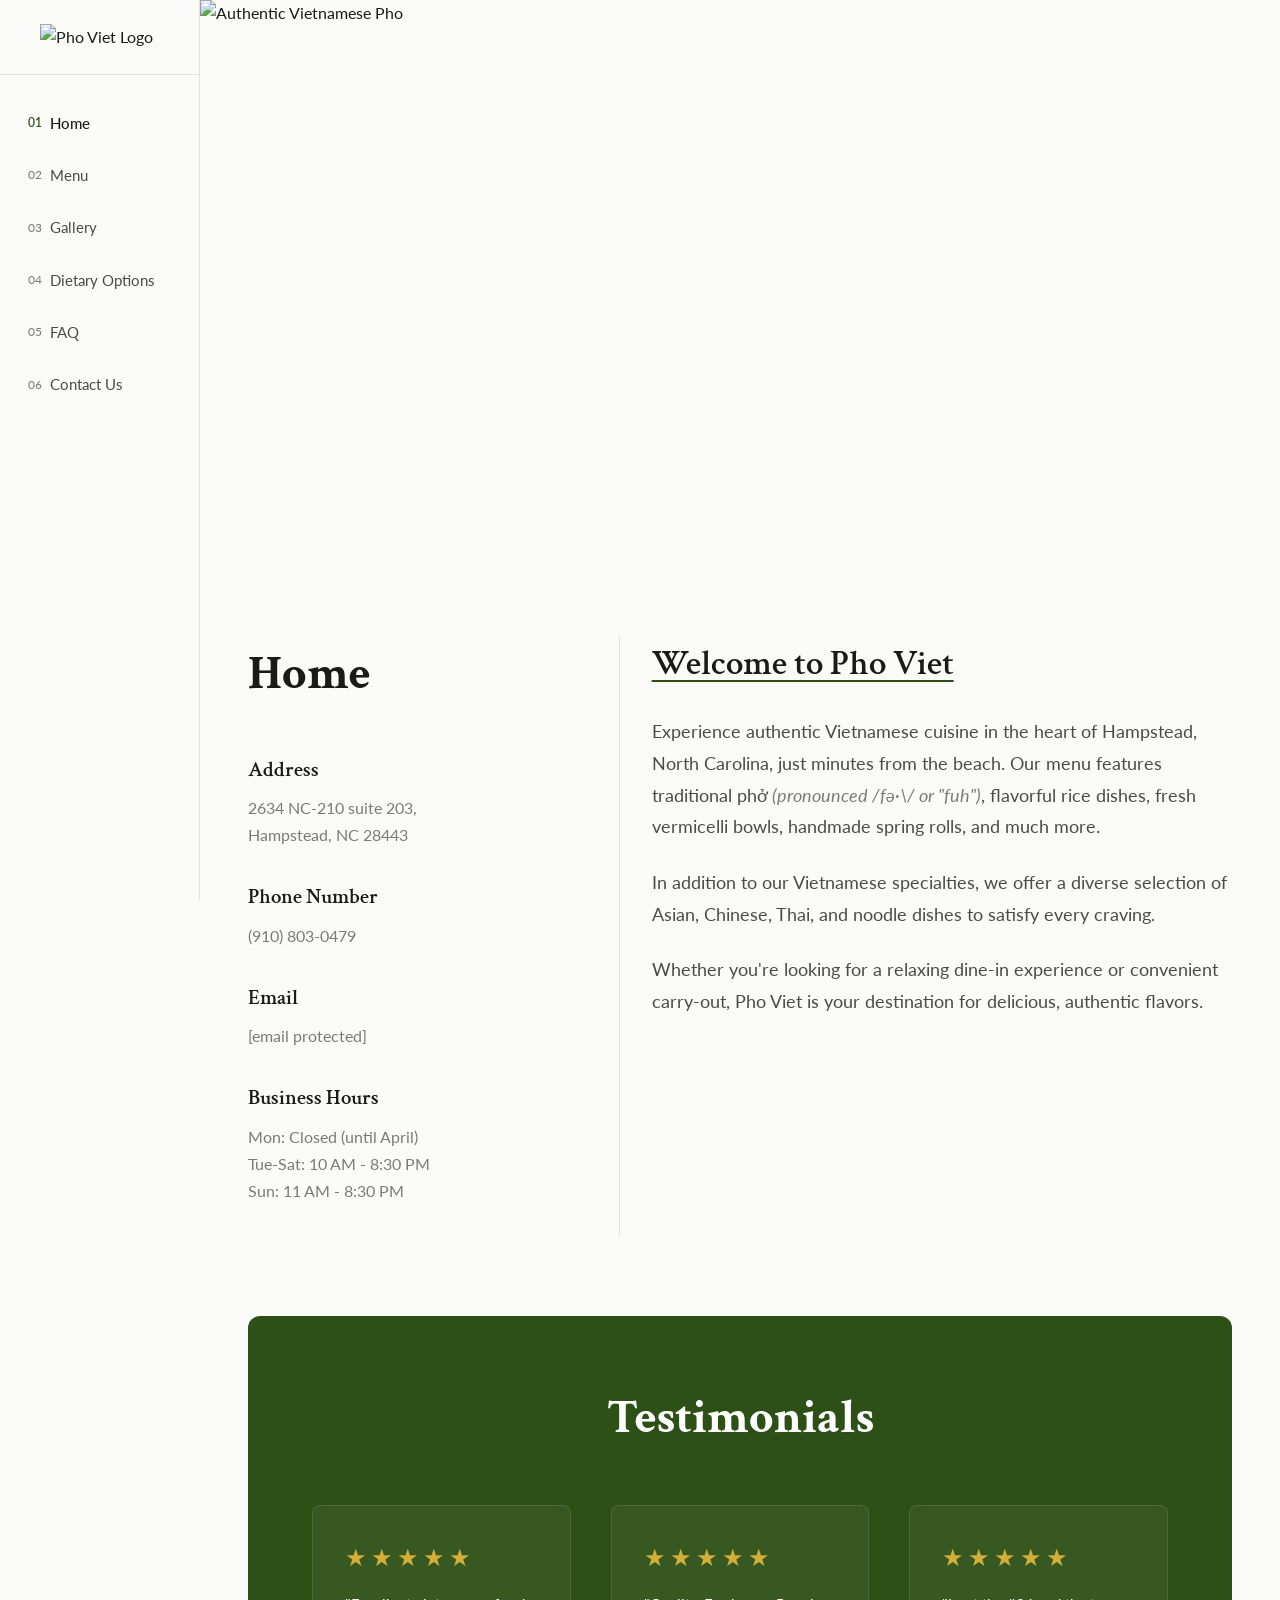
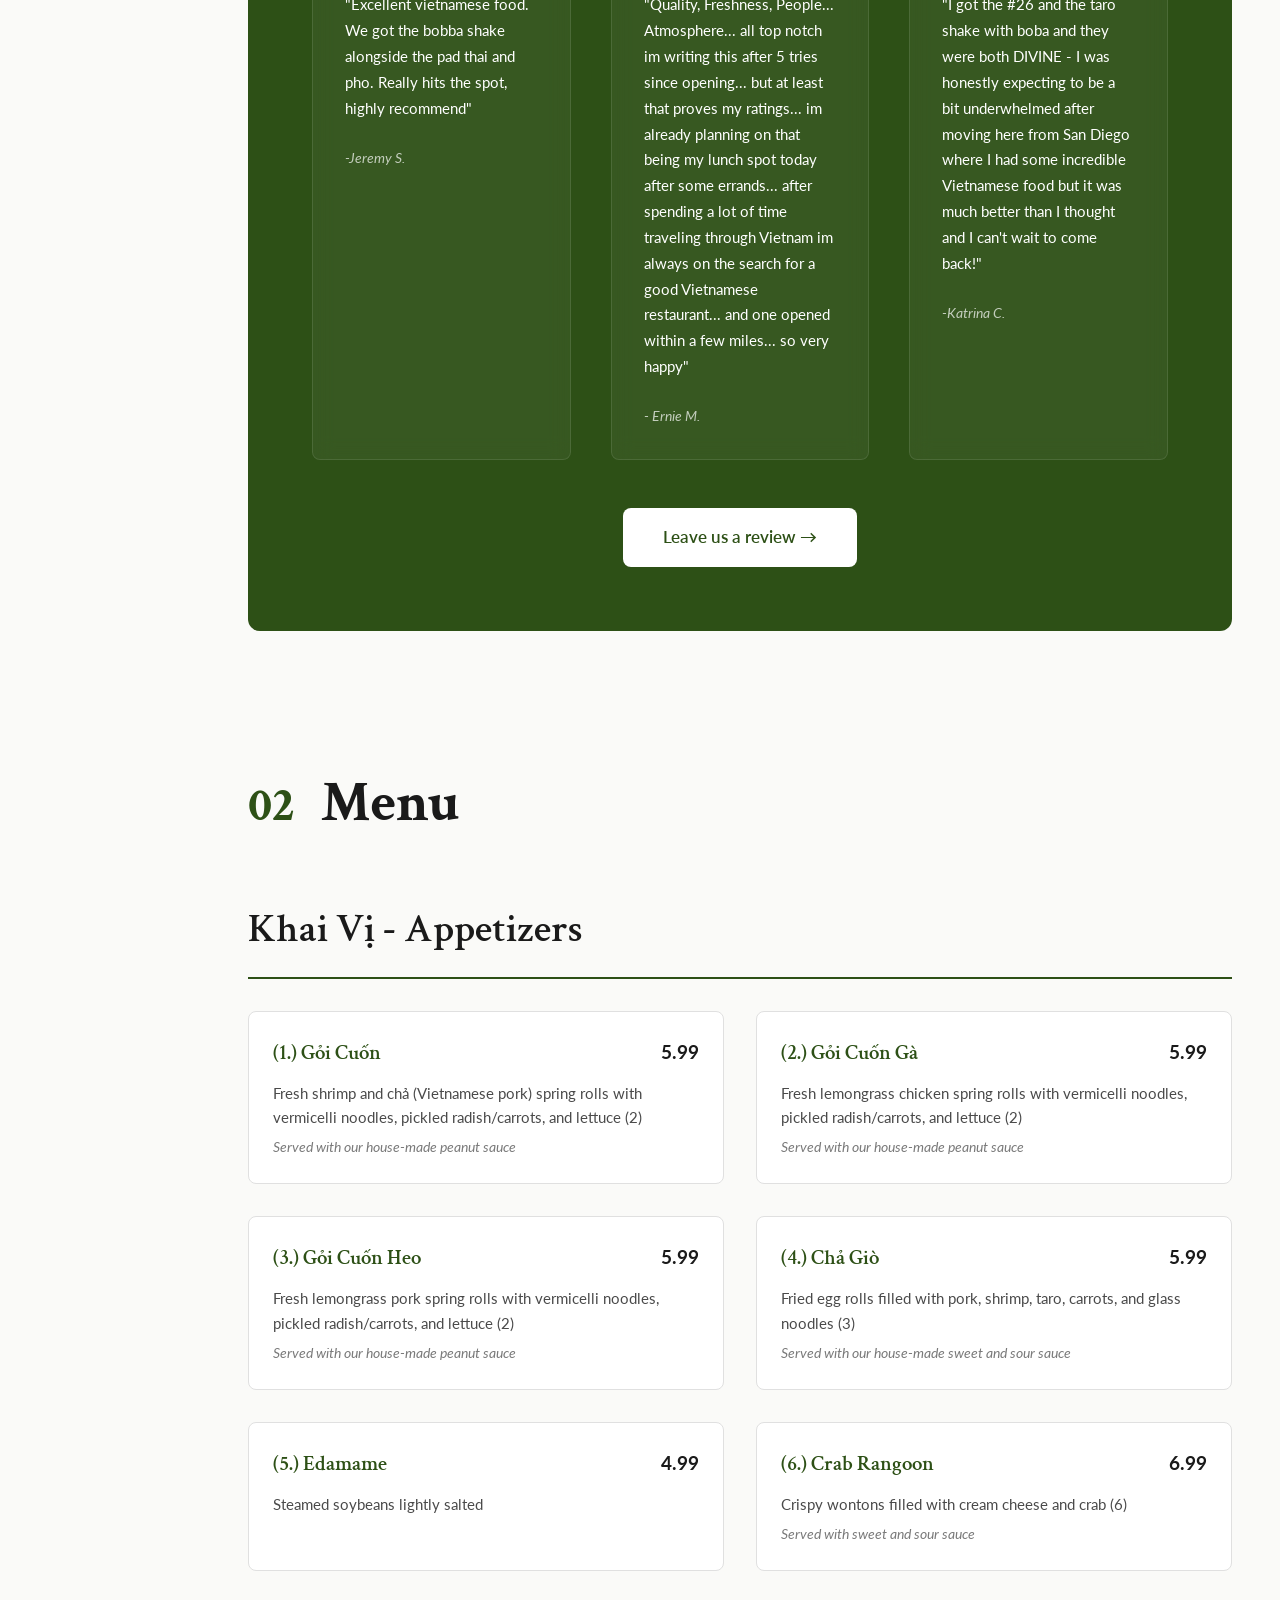
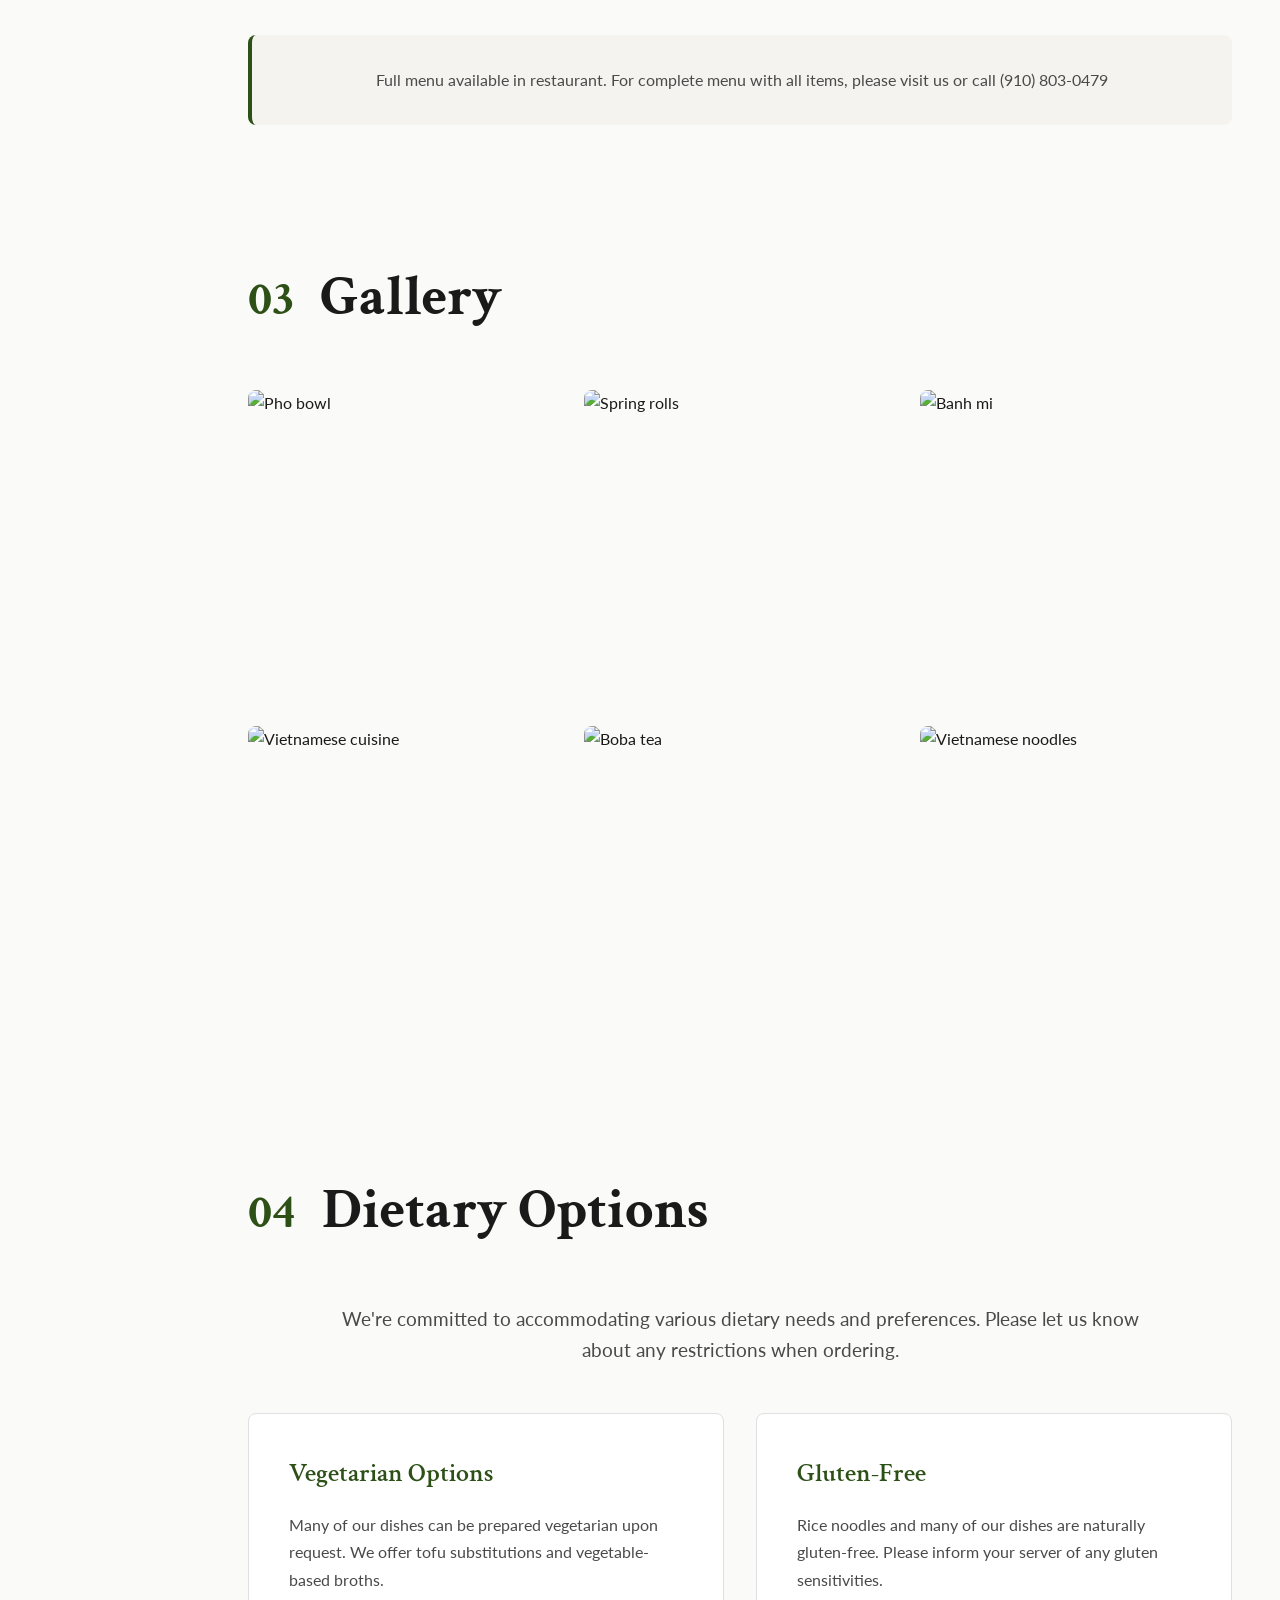
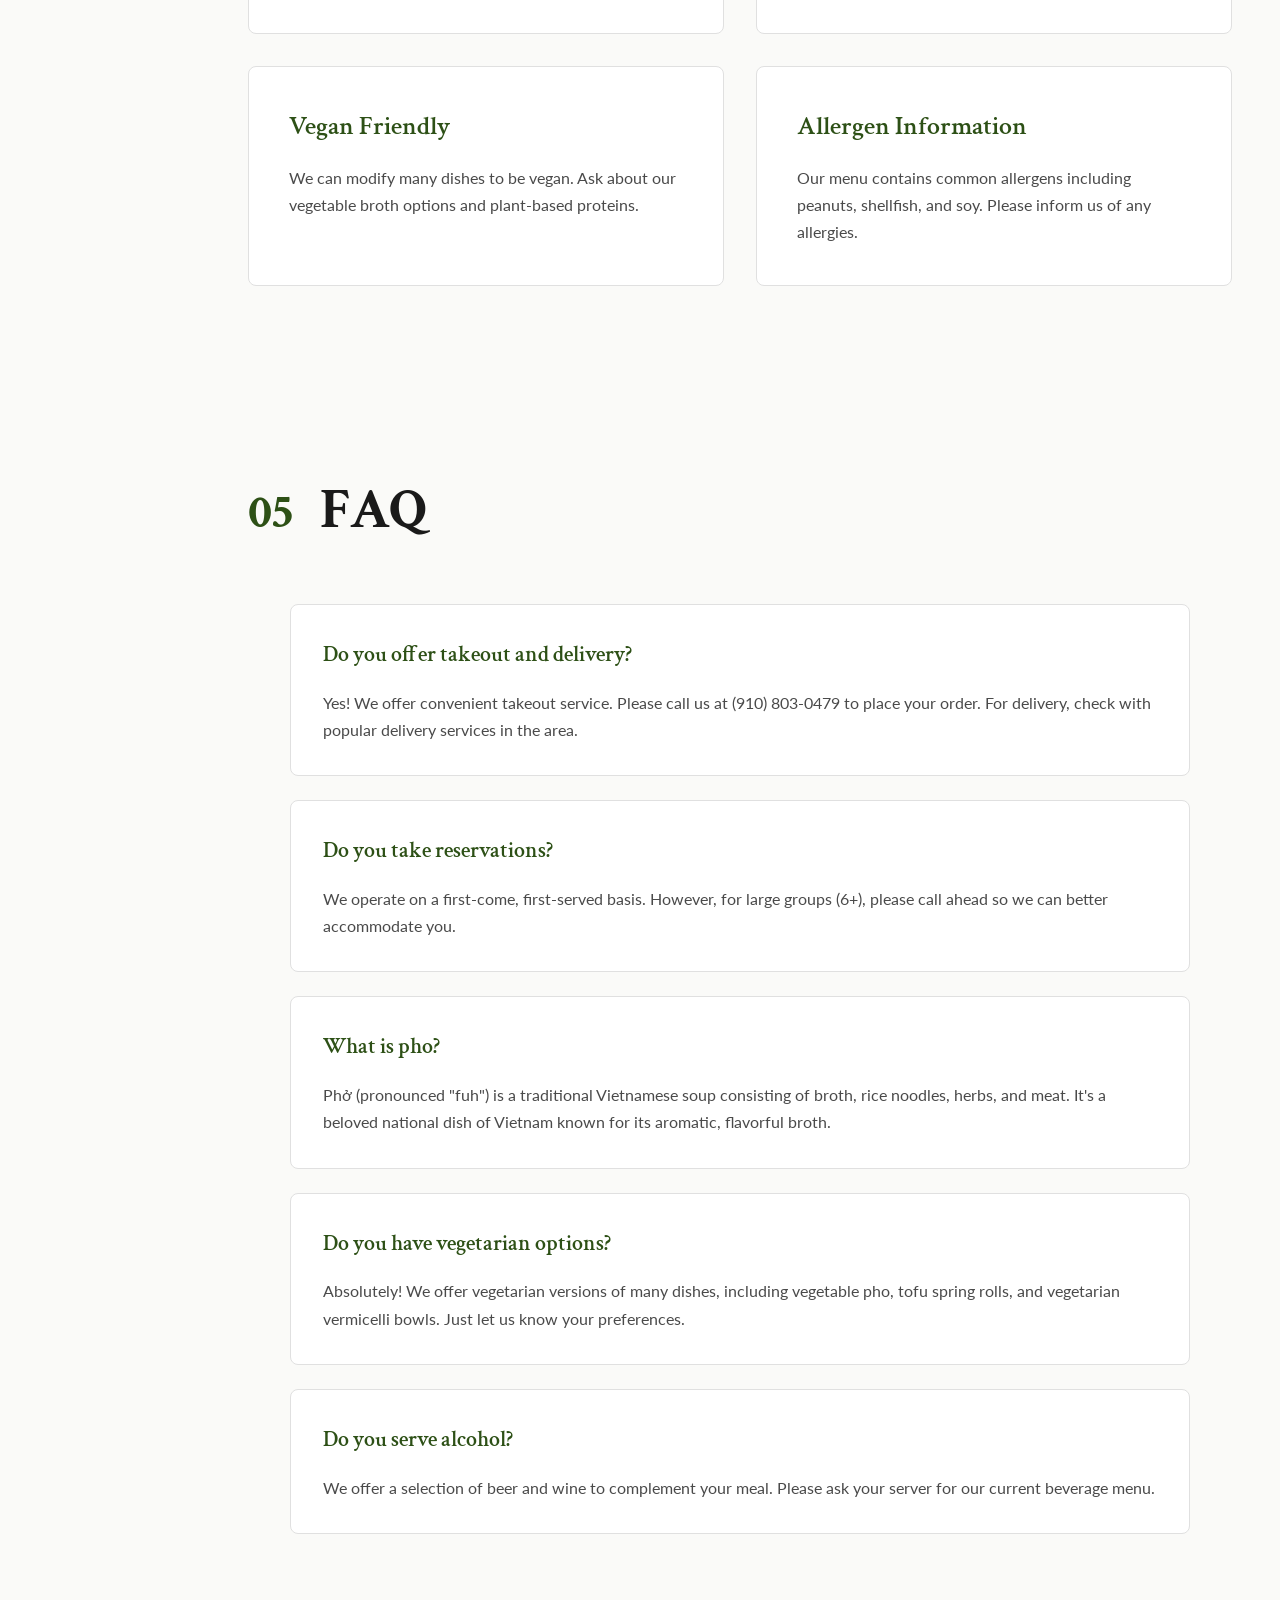
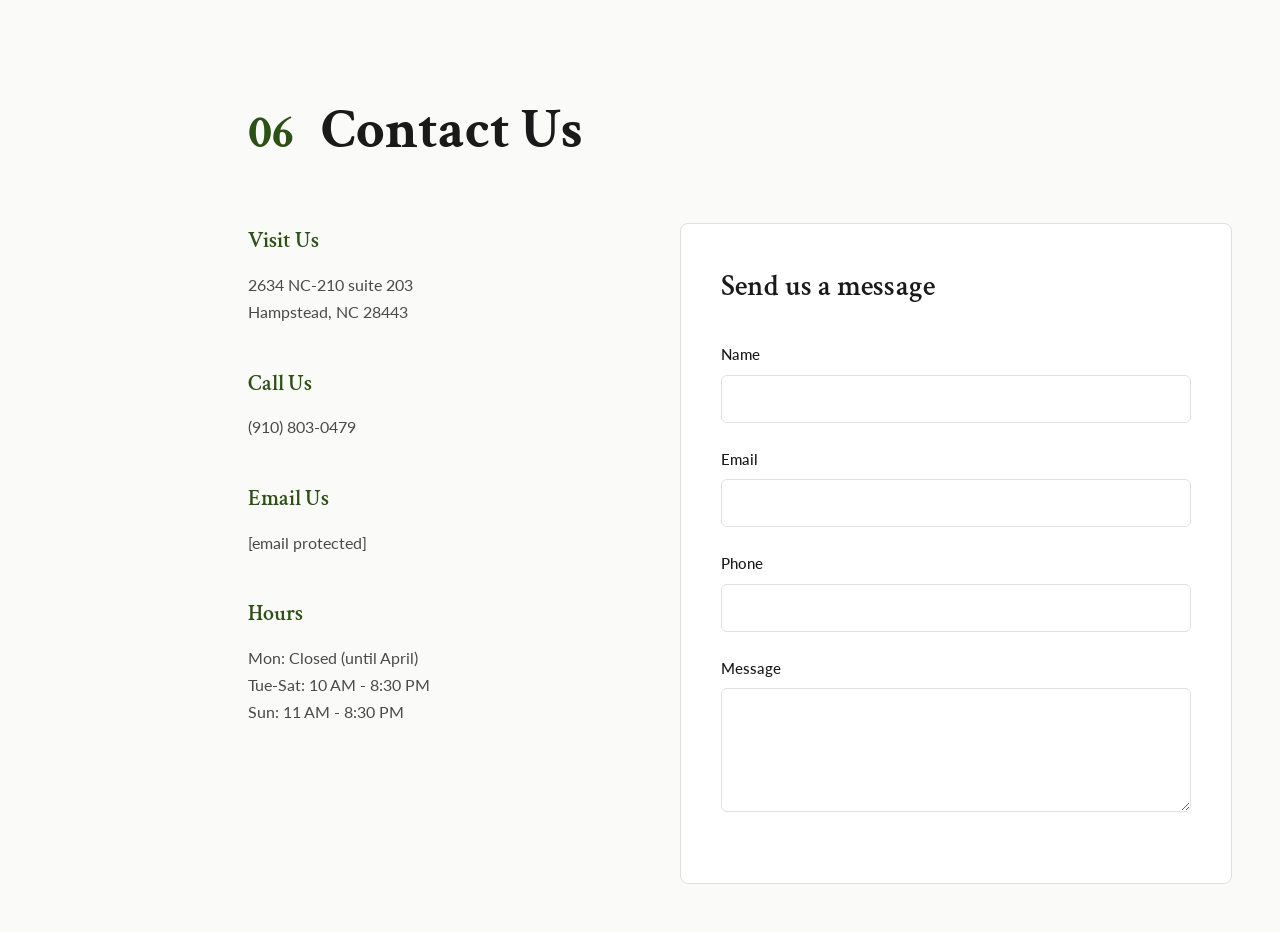
==== index.html @ 32105ce4 "first version, without major changes" ====
<!DOCTYPE html>
<html lang="en">
<head>
    <meta charset="UTF-8">
    <meta name="viewport" content="width=device-width, initial-scale=1.0">
    <title>Pho Viet - Authentic Vietnamese Cuisine</title>
    <link rel="preconnect" href="https://fonts.googleapis.com">
    <link rel="preconnect" href="https://fonts.gstatic.com" crossorigin>
    <link href="https://fonts.googleapis.com/css2?family=Crimson+Text:wght@400;600;700&family=Lato:wght@300;400;700&display=swap" rel="stylesheet">
    <link rel="stylesheet" href="styles.css">
</head>
<body>
    <!-- Fixed Sidebar Navigation -->
    <nav class="sidebar">
        <div class="logo-container">
            <a href="#home" class="logo-link">
                <img src="logo.png" alt="Pho Viet Logo" class="logo">
            </a>
        </div>

        <ul class="nav-links">
            <li><a href="#home" class="nav-link active" data-section="home"><span class="nav-number">01</span>Home</a></li>
            <li><a href="#menu" class="nav-link" data-section="menu"><span class="nav-number">02</span>Menu</a></li>
            <li><a href="#gallery" class="nav-link" data-section="gallery"><span class="nav-number">03</span>Gallery</a></li>
            <li><a href="#dietary" class="nav-link" data-section="dietary"><span class="nav-number">04</span>Dietary Options</a></li>
            <li><a href="#faq" class="nav-link" data-section="faq"><span class="nav-number">05</span>FAQ</a></li>
            <li><a href="#contact" class="nav-link" data-section="contact"><span class="nav-number">06</span>Contact Us</a></li>
        </ul>
    </nav>

    <!-- Main Content -->
    <main class="main-content">
        <!-- Home Section -->
        <section id="home" class="section">
            <div class="hero-image">
                <img src="228443-authentic-pho-DDMFS-4x3-0523f6531ccf4dbeb4b5bde52e007b1e.jpg" alt="Authentic Vietnamese Pho">
                <div class="hero-overlay"></div>
            </div>
            
            <div class="content-wrapper">
                <div class="home-content">
                    <div class="home-left">
                        <h1 class="section-title">Home</h1>
                        
                        <div class="info-block">
                            <h3>Address</h3>
                            <p class="info-text">2634 NC-210 suite 203,<br>Hampstead, NC 28443</p>
                        </div>

                        <div class="info-block">
                            <h3>Phone Number</h3>
                            <p class="info-text">(910) 803-0479</p>
                        </div>

                        <div class="info-block">
                            <h3>Email</h3>
                            <p class="info-text"><a href="/cdn-cgi/l/email-protection" class="__cf_email__" data-cfemail="24544c4b524d415057515642474d505d644349454d480a474b49">[email&#160;protected]</a></p>
                        </div>

                        <div class="info-block">
                            <h3>Business Hours</h3>
                            <p class="info-text">
                                Mon: Closed (until April)<br>
                                Tue-Sat: 10 AM - 8:30 PM<br>
                                Sun: 11 AM - 8:30 PM
                            </p>
                        </div>
                    </div>

                    <div class="home-right">
                        <h2 class="welcome-title">Welcome to Pho Viet</h2>
                        
                        <p class="welcome-text">
                            Experience authentic Vietnamese cuisine in the heart of Hampstead, North Carolina, just minutes from the beach. Our menu features traditional phở <em>(pronounced /fə·\/ or "fuh")</em>, flavorful rice dishes, fresh vermicelli bowls, handmade spring rolls, and much more.
                        </p>

                        <p class="welcome-text">
                            In addition to our Vietnamese specialties, we offer a diverse selection of Asian, Chinese, Thai, and noodle dishes to satisfy every craving.
                        </p>

                        <p class="welcome-text">
                            Whether you're looking for a relaxing dine-in experience or convenient carry-out, Pho Viet is your destination for delicious, authentic flavors.
                        </p>
                    </div>
                </div>

                <!-- Testimonials -->
                <div class="testimonials-section">
                    <h2 class="testimonials-title">Testimonials</h2>
                    <div class="testimonials-grid">
                        <div class="testimonial-card">
                            <div class="stars">★★★★★</div>
                            <p class="testimonial-text">"Excellent vietnamese food. We got the bobba shake alongside the pad thai and pho. Really hits the spot, highly recommend"</p>
                            <p class="testimonial-author">-Jeremy S.</p>
                        </div>

                        <div class="testimonial-card">
                            <div class="stars">★★★★★</div>
                            <p class="testimonial-text">"Quality, Freshness, People... Atmosphere... all top notch im writing this after 5 tries since opening... but at least that proves my ratings... im already planning on that being my lunch spot today after some errands... after spending a lot of time traveling through Vietnam im always on the search for a good Vietnamese restaurant... and one opened within a few miles... so very happy"</p>
                            <p class="testimonial-author">- Ernie M.</p>
                        </div>

                        <div class="testimonial-card">
                            <div class="stars">★★★★★</div>
                            <p class="testimonial-text">"I got the #26 and the taro shake with boba and they were both DIVINE - I was honestly expecting to be a bit underwhelmed after moving here from San Diego where I had some incredible Vietnamese food but it was much better than I thought and I can't wait to come back!"</p>
                            <p class="testimonial-author">-Katrina C.</p>
                        </div>
                    </div>

                    <div class="review-cta">
                        <a href="#" class="review-button">Leave us a review →</a>
                    </div>
                </div>
            </div>
        </section>

        <!-- Menu Section -->
        <section id="menu" class="section">
            <div class="content-wrapper">
                <div class="section-header">
                    <h1 class="section-title"><span class="section-number">02</span> Menu</h1>
                </div>

                <div class="menu-category">
                    <h2 class="category-title">Khai Vị - Appetizers</h2>
                    
                    <div class="menu-grid">
                        <div class="menu-item">
                            <div class="menu-item-header">
                                <h3 class="item-name">(1.) Gỏi Cuốn</h3>
                                <span class="item-price">5.99</span>
                            </div>
                            <p class="item-description">Fresh shrimp and chả (Vietnamese pork) spring rolls with vermicelli noodles, pickled radish/carrots, and lettuce (2)</p>
                            <p class="item-note">Served with our house-made peanut sauce</p>
                        </div>

                        <div class="menu-item">
                            <div class="menu-item-header">
                                <h3 class="item-name">(2.) Gỏi Cuốn Gà</h3>
                                <span class="item-price">5.99</span>
                            </div>
                            <p class="item-description">Fresh lemongrass chicken spring rolls with vermicelli noodles, pickled radish/carrots, and lettuce (2)</p>
                            <p class="item-note">Served with our house-made peanut sauce</p>
                        </div>

                        <div class="menu-item">
                            <div class="menu-item-header">
                                <h3 class="item-name">(3.) Gỏi Cuốn Heo</h3>
                                <span class="item-price">5.99</span>
                            </div>
                            <p class="item-description">Fresh lemongrass pork spring rolls with vermicelli noodles, pickled radish/carrots, and lettuce (2)</p>
                            <p class="item-note">Served with our house-made peanut sauce</p>
                        </div>

                        <div class="menu-item">
                            <div class="menu-item-header">
                                <h3 class="item-name">(4.) Chả Giò</h3>
                                <span class="item-price">5.99</span>
                            </div>
                            <p class="item-description">Fried egg rolls filled with pork, shrimp, taro, carrots, and glass noodles (3)</p>
                            <p class="item-note">Served with our house-made sweet and sour sauce</p>
                        </div>

                        <div class="menu-item">
                            <div class="menu-item-header">
                                <h3 class="item-name">(5.) Edamame</h3>
                                <span class="item-price">4.99</span>
                            </div>
                            <p class="item-description">Steamed soybeans lightly salted</p>
                        </div>

                        <div class="menu-item">
                            <div class="menu-item-header">
                                <h3 class="item-name">(6.) Crab Rangoon</h3>
                                <span class="item-price">6.99</span>
                            </div>
                            <p class="item-description">Crispy wontons filled with cream cheese and crab (6)</p>
                            <p class="item-note">Served with sweet and sour sauce</p>
                        </div>
                    </div>
                </div>

                <div class="menu-note-box">
                    <p>Full menu available in restaurant. For complete menu with all items, please visit us or call (910) 803-0479</p>
                </div>
            </div>
        </section>

        <!-- Gallery Section -->
        <section id="gallery" class="section">
            <div class="content-wrapper">
                <div class="section-header">
                    <h1 class="section-title"><span class="section-number">03</span> Gallery</h1>
                </div>
                
                <div class="gallery-grid">
                    <div class="gallery-item">
                        <img src="https://images.unsplash.com/photo-1582878826629-29b7ad1cdc43?w=800&q=80" alt="Pho bowl">
                    </div>
                    <div class="gallery-item">
                        <img src="https://images.unsplash.com/photo-1559314809-0d155014e29e?w=800&q=80" alt="Spring rolls">
                    </div>
                    <div class="gallery-item">
                        <img src="https://images.unsplash.com/photo-1585032226651-759b368d7246?w=800&q=80" alt="Banh mi">
                    </div>
                    <div class="gallery-item">
                        <img src="https://images.unsplash.com/photo-1569562211093-4ed0d0758f12?w=800&q=80" alt="Vietnamese cuisine">
                    </div>
                    <div class="gallery-item">
                        <img src="https://images.unsplash.com/photo-1512058564366-18510be2db19?w=800&q=80" alt="Boba tea">
                    </div>
                    <div class="gallery-item">
                        <img src="https://images.unsplash.com/photo-1617093727343-374698b1b08d?w=800&q=80" alt="Vietnamese noodles">
                    </div>
                </div>
            </div>
        </section>

        <!-- Dietary Options Section -->
        <section id="dietary" class="section">
            <div class="content-wrapper">
                <div class="section-header">
                    <h1 class="section-title"><span class="section-number">04</span> Dietary Options</h1>
                </div>

                <div class="dietary-content">
                    <div class="dietary-intro">
                        <p>We're committed to accommodating various dietary needs and preferences. Please let us know about any restrictions when ordering.</p>
                    </div>

                    <div class="dietary-options-grid">
                        <div class="dietary-card">
                            <h3>Vegetarian Options</h3>
                            <p>Many of our dishes can be prepared vegetarian upon request. We offer tofu substitutions and vegetable-based broths.</p>
                        </div>

                        <div class="dietary-card">
                            <h3>Gluten-Free</h3>
                            <p>Rice noodles and many of our dishes are naturally gluten-free. Please inform your server of any gluten sensitivities.</p>
                        </div>

                        <div class="dietary-card">
                            <h3>Vegan Friendly</h3>
                            <p>We can modify many dishes to be vegan. Ask about our vegetable broth options and plant-based proteins.</p>
                        </div>

                        <div class="dietary-card">
                            <h3>Allergen Information</h3>
                            <p>Our menu contains common allergens including peanuts, shellfish, and soy. Please inform us of any allergies.</p>
                        </div>
                    </div>
                </div>
            </div>
        </section>

        <!-- FAQ Section -->
        <section id="faq" class="section">
            <div class="content-wrapper">
                <div class="section-header">
                    <h1 class="section-title"><span class="section-number">05</span> FAQ</h1>
                </div>

                <div class="faq-list">
                    <div class="faq-item">
                        <h3 class="faq-question">Do you offer takeout and delivery?</h3>
                        <p class="faq-answer">Yes! We offer convenient takeout service. Please call us at (910) 803-0479 to place your order. For delivery, check with popular delivery services in the area.</p>
                    </div>

                    <div class="faq-item">
                        <h3 class="faq-question">Do you take reservations?</h3>
                        <p class="faq-answer">We operate on a first-come, first-served basis. However, for large groups (6+), please call ahead so we can better accommodate you.</p>
                    </div>

                    <div class="faq-item">
                        <h3 class="faq-question">What is pho?</h3>
                        <p class="faq-answer">Phở (pronounced "fuh") is a traditional Vietnamese soup consisting of broth, rice noodles, herbs, and meat. It's a beloved national dish of Vietnam known for its aromatic, flavorful broth.</p>
                    </div>

                    <div class="faq-item">
                        <h3 class="faq-question">Do you have vegetarian options?</h3>
                        <p class="faq-answer">Absolutely! We offer vegetarian versions of many dishes, including vegetable pho, tofu spring rolls, and vegetarian vermicelli bowls. Just let us know your preferences.</p>
                    </div>

                    <div class="faq-item">
                        <h3 class="faq-question">Do you serve alcohol?</h3>
                        <p class="faq-answer">We offer a selection of beer and wine to complement your meal. Please ask your server for our current beverage menu.</p>
                    </div>
                </div>
            </div>
        </section>

        <!-- Contact Section -->
        <section id="contact" class="section">
            <div class="content-wrapper">
                <div class="section-header">
                    <h1 class="section-title"><span class="section-number">06</span> Contact Us</h1>
                </div>

                <div class="contact-content">
                    <div class="contact-info">
                        <div class="contact-block">
                            <h3>Visit Us</h3>
                            <p>2634 NC-210 suite 203<br>Hampstead, NC 28443</p>
                        </div>

                        <div class="contact-block">
                            <h3>Call Us</h3>
                            <p>(910) 803-0479</p>
                        </div>

                        <div class="contact-block">
                            <h3>Email Us</h3>
                            <p><a href="/cdn-cgi/l/email-protection" class="__cf_email__" data-cfemail="deaeb6b1a8b7bbaaadabacb8bdb7aaa79eb9b3bfb7b2f0bdb1b3">[email&#160;protected]</a></p>
                        </div>

                        <div class="contact-block">
                            <h3>Hours</h3>
                            <p>
                                Mon: Closed (until April)<br>
                                Tue-Sat: 10 AM - 8:30 PM<br>
                                Sun: 11 AM - 8:30 PM
                            </p>
                        </div>
                    </div>

                    <div class="contact-form">
                        <h3>Send us a message</h3>
                        <form>
                            <div class="form-group">
                                <label for="name">Name</label>
                                <input type="text" id="name" name="name" required>
                            </div>

                            <div class="form-group">
                                <label for="email">Email</label>
                                <input type="email" id="email" name="email" required>
                            </div>

                            <div class="form-group">
                                <label for="phone">Phone</label>
                                <input type="tel" id="phone" name="phone">
                            </div>

                            <div class="form-group">
                                <label for="message">Message</label>
                                <textarea id="message" name="message" rows="5" required></textarea>
                            </div>
---- styles.css ----
/* ========================================
   CSS Variables & Reset
   ======================================== */

:root {
    --primary-green: #2d5016;
    --light-green: #3d6b1f;
    --cream: #f5f3ef;
    --off-white: #fafaf8;
    --text-dark: #1a1a1a;
    --text-medium: #4a4a4a;
    --text-light: #7a7a7a;
    --accent-gold: #d4af37;
    --border-color: #e0e0e0;
    
    --sidebar-width: 200px;
    --font-display: 'Crimson Text', serif;
    --font-body: 'Lato', sans-serif;
}

* {
    margin: 0;
    padding: 0;
    box-sizing: border-box;
}

html {
    scroll-behavior: smooth;
}

body {
    font-family: var(--font-body);
    color: var(--text-dark);
    background: var(--off-white);
    line-height: 1.6;
    overflow-x: hidden;
}

img {
    max-width: 100%;
    display: block;
}

a {
    text-decoration: none;
    color: inherit;
}

/* ========================================
   Sidebar Navigation
   ======================================== */

.sidebar {
    position: fixed;
    left: 0;
    top: 0;
    width: var(--sidebar-width);
    height: 100vh;
    background: var(--off-white);
    border-right: 1px solid var(--border-color);
    padding: 1.5rem 0;
    z-index: 1000;
    display: flex;
    flex-direction: column;
    overflow-y: auto;
}

.logo-container {
    padding: 0 1rem 1.5rem 1rem;
    border-bottom: 1px solid var(--border-color);
    margin-bottom: 1.5rem;
}

.logo {
    width: 100%;
    height: auto;
    max-width: 120px;
    margin: 0 auto;
    display: block;
    transition: transform 0.3s ease;
}

.logo-link:hover .logo {
    transform: scale(1.05);
}

.nav-links {
    list-style: none;
    padding: 0 1rem;
    flex: 1;
}

.nav-link {
    display: flex;
    align-items: center;
    padding: 0.75rem 0.75rem;
    margin-bottom: 0.25rem;
    border-radius: 6px;
    font-size: 0.95rem;
    font-weight: 400;
    color: var(--text-medium);
    transition: all 0.3s ease;
    position: relative;
}

.nav-number {
    font-size: 0.75rem;
    color: var(--text-light);
    margin-right: 0.5rem;
    font-family: var(--font-body);
    font-weight: 400;
    transition: color 0.3s ease;
}

.nav-link:hover {
    color: var(--primary-green);
}

.nav-link:hover .nav-number {
    color: var(--primary-green);
}

.nav-link.active {
    background: transparent;
    color: var(--text-dark);
    font-weight: 500;
}

.nav-link.active .nav-number {
    color: var(--primary-green);
    font-weight: 600;
}

/* ========================================
   Main Content Layout
   ======================================== */

.main-content {
    margin-left: var(--sidebar-width);
    min-height: 100vh;
}

.section {
    min-height: 100vh;
    display: block;
    opacity: 1;
    padding-top: 2rem;
}

.section:first-child {
    padding-top: 0;
}

@keyframes fadeIn {
    from {
        opacity: 0;
        transform: translateY(20px);
    }
    to {
        opacity: 1;
        transform: translateY(0);
    }
}

.content-wrapper {
    max-width: 1400px;
    margin: 0 auto;
    padding: 3rem;
}

.section-header {
    margin-bottom: 3rem;
}

.section-title {
    font-family: var(--font-display);
    font-size: 3.5rem;
    font-weight: 700;
    color: var(--text-dark);
    margin-bottom: 1rem;
}

.section-number {
    color: var(--primary-green);
    margin-right: 1rem;
    font-size: 3rem;
}

/* ========================================
   Home Section
   ======================================== */

.hero-image {
    position: relative;
    width: 100%;
    height: 60vh;
    overflow: hidden;
}

.hero-image img {
    width: 100%;
    height: 100%;
    object-fit: cover;
    object-position: center;
}

.hero-overlay {
    position: absolute;
    bottom: 0;
    left: 0;
    right: 0;
    height: 120px;
    background: linear-gradient(to top, var(--off-white), transparent);
}

.home-content {
    display: grid;
    grid-template-columns: 1fr 2fr;
    gap: 4rem;
    margin: 3rem 0 4rem 0;
}

.home-left {
    padding-right: 2rem;
}

.home-left .section-title {
    font-size: 3rem;
    margin-bottom: 2.5rem;
}

.info-block {
    margin-bottom: 2rem;
}

.info-block h3 {
    font-family: var(--font-display);
    font-size: 1.3rem;
    font-weight: 600;
    color: var(--text-dark);
    margin-bottom: 0.5rem;
}

.info-text {
    font-size: 1rem;
    color: var(--text-light);
    line-height: 1.7;
}

.home-right {
    padding-left: 2rem;
    border-left: 1px solid var(--border-color);
}

.welcome-title {
    font-family: var(--font-display);
    font-size: 2.2rem;
    font-weight: 600;
    color: var(--text-dark);
    margin-bottom: 1.5rem;
    text-decoration: underline;
    text-decoration-color: var(--primary-green);
    text-decoration-thickness: 2px;
    text-underline-offset: 6px;
}

.welcome-text {
    font-size: 1.1rem;
    color: var(--text-medium);
    margin-bottom: 1.5rem;
    line-height: 1.8;
}

.welcome-text em {
    font-style: italic;
    color: var(--text-light);
}

/* ========================================
   Testimonials
   ======================================== */

.testimonials-section {
    margin-top: 5rem;
    background: var(--primary-green);
    padding: 4rem;
    border-radius: 12px;
    position: relative;
}

.testimonials-title {
    font-family: var(--font-display);
    font-size: 3rem;
    font-weight: 700;
    color: white;
    text-align: center;
    margin-bottom: 3rem;
}

.testimonials-grid {
    display: grid;
    grid-template-columns: repeat(3, 1fr);
    gap: 2.5rem;
    margin-bottom: 3rem;
}

.testimonial-card {
    background: rgba(255, 255, 255, 0.05);
    padding: 2rem;
    border-radius: 8px;
    backdrop-filter: blur(10px);
    border: 1px solid rgba(255, 255, 255, 0.1);
    transition: transform 0.3s ease, background 0.3s ease;
}

.testimonial-card:hover {
    transform: translateY(-5px);
    background: rgba(255, 255, 255, 0.08);
}

.stars {
    font-size: 1.5rem;
    color: var(--accent-gold);
    margin-bottom: 1rem;
    letter-spacing: 4px;
}

.testimonial-text {
    color: white;
    font-size: 0.95rem;
    line-height: 1.7;
    margin-bottom: 1.5rem;
}

.testimonial-author {
    color: rgba(255, 255, 255, 0.7);
    font-size: 0.9rem;
    font-style: italic;
}

.review-cta {
    text-align: center;
}

.review-button {
    display: inline-block;
    background: white;
    color: var(--primary-green);
    padding: 1rem 2.5rem;
    border-radius: 8px;
    font-weight: 600;
    font-size: 1.05rem;
    transition: all 0.3s ease;
}

.review-button:hover {
    background: var(--cream);
    transform: translateY(-2px);
    box-shadow: 0 4px 12px rgba(0, 0, 0, 0.15);
}

/* ========================================
   Menu Section
   ======================================== */

.menu-category {
    margin-bottom: 4rem;
}

.category-title {
    font-family: var(--font-display);
    font-size: 2.5rem;
    font-weight: 600;
    color: var(--text-dark);
    margin-bottom: 2rem;
    padding-bottom: 1rem;
    border-bottom: 2px solid var(--primary-green);
}

.menu-grid {
    display: grid;
    grid-template-columns: repeat(2, 1fr);
    gap: 2rem;
}

.menu-item {
    padding: 1.5rem;
    background: white;
    border-radius: 8px;
    border: 1px solid var(--border-color);
    transition: all 0.3s ease;
}

.menu-item:hover {
    box-shadow: 0 4px 12px rgba(0, 0, 0, 0.08);
    transform: translateY(-2px);
}

.menu-item-header {
    display: flex;
    justify-content: space-between;
    align-items: baseline;
    margin-bottom: 0.75rem;
}

.item-name {
    font-family: var(--font-display);
    font-size: 1.3rem;
    font-weight: 600;
    color: var(--primary-green);
    flex: 1;
}

.item-price {
    font-size: 1.2rem;
    font-weight: 700;
    color: var(--text-dark);
    margin-left: 1rem;
}

.item-description {
    font-size: 0.95rem;
    color: var(--text-medium);
    line-height: 1.6;
    margin-bottom: 0.5rem;
}

.item-note {
    font-size: 0.85rem;
    color: var(--text-light);
    font-style: italic;
}

.menu-note-box {
    background: var(--cream);
    padding: 2rem;
    border-radius: 8px;
    border-left: 4px solid var(--primary-green);
    margin-top: 3rem;
}

.menu-note-box p {
    font-size: 1rem;
    color: var(--text-medium);
    text-align: center;
}

/* ========================================
   Gallery Section
   ======================================== */

.gallery-grid {
    display: grid;
    grid-template-columns: repeat(3, 1fr);
    gap: 1.5rem;
}

.gallery-item {
    aspect-ratio: 1;
    overflow: hidden;
    border-radius: 8px;
    position: relative;
}

.gallery-item img {
    width: 100%;
    height: 100%;
    object-fit: cover;
    transition: transform 0.4s ease;
}

.gallery-item:hover img {
    transform: scale(1.1);
}

/* ========================================
   Dietary Options Section
   ======================================== */

.dietary-intro {
    margin-bottom: 3rem;
    text-align: center;
}

.dietary-intro p {
    font-size: 1.2rem;
    color: var(--text-medium);
    max-width: 800px;
    margin: 0 auto;
}

.dietary-options-grid {
    display: grid;
    grid-template-columns: repeat(2, 1fr);
    gap: 2rem;
}

.dietary-card {
    background: white;
    padding: 2.5rem;
    border-radius: 8px;
    border: 1px solid var(--border-color);
    transition: all 0.3s ease;
}

.dietary-card:hover {
    box-shadow: 0 6px 16px rgba(0, 0, 0, 0.08);
    transform: translateY(-4px);
}

.dietary-card h3 {
    font-family: var(--font-display);
    font-size: 1.6rem;
    font-weight: 600;
    color: var(--primary-green);
    margin-bottom: 1rem;
}

.dietary-card p {
    font-size: 1rem;
    color: var(--text-medium);
    line-height: 1.7;
}

/* ========================================
   FAQ Section
   ======================================== */

.faq-list {
    max-width: 900px;
    margin: 0 auto;
}

.faq-item {
    background: white;
    padding: 2rem;
    margin-bottom: 1.5rem;
    border-radius: 8px;
    border: 1px solid var(--border-color);
    transition: all 0.3s ease;
}

.faq-item:hover {
    box-shadow: 0 4px 12px rgba(0, 0, 0, 0.08);
}

.faq-question {
    font-family: var(--font-display);
    font-size: 1.4rem;
    font-weight: 600;
    color: var(--primary-green);
    margin-bottom: 1rem;
}

.faq-answer {
    font-size: 1rem;
    color: var(--text-medium);
    line-height: 1.7;
}

/* ========================================
   Contact Section
   ======================================== */

.contact-content {
    display: grid;
    grid-template-columns: 1fr 1.5fr;
    gap: 4rem;
}

.contact-info {
    padding-right: 2rem;
}

.contact-block {
    margin-bottom: 2.5rem;
}

.contact-block h3 {
    font-family: var(--font-display);
    font-size: 1.4rem;
    font-weight: 600;
    color: var(--primary-green);
    margin-bottom: 0.75rem;
}

.contact-block p {
    font-size: 1rem;
    color: var(--text-medium);
    line-height: 1.7;
}

.contact-form {
    background: white;
    padding: 2.5rem;
    border-radius: 8px;
    border: 1px solid var(--border-color);
}

.contact-form h3 {
    font-family: var(--font-display);
    font-size: 1.8rem;
    font-weight: 600;
    color: var(--text-dark);
    margin-bottom: 2rem;
}

.form-group {
    margin-bottom: 1.5rem;
}

.form-group label {
    display: block;
    font-size: 0.95rem;
    font-weight: 500;
    color: var(--text-dark);
    margin-bottom: 0.5rem;
}

.form-group input,
.form-group textarea {
    width: 100%;
    padding: 0.85rem;
    border: 1px solid var(--border-color);
    border-radius: 6px;
    font-family: var(--font-body);
    font-size: 1rem;
    transition: border-color 0.3s ease;
}

.form-group input:focus,
.form-group textarea:focus {
    outline: none;
    border-color: var(--primary-green);
}

.form-group textarea {
    resize: vertical;
}

.submit-button {
    width: 100%;
    padding: 1rem;
    background: var(--primary-green);
    color: white;
    border: none;
    border-radius: 6px;
    font-size: 1.05rem;
    font-weight: 600;
    cursor: pointer;
    transition: all 0.3s ease;
}

.submit-button:hover {
    background: var(--light-green);
    transform: translateY(-2px);
    box-shadow: 0 4px 12px rgba(45, 80, 22, 0.3);
}

/* ========================================
   Responsive Design
   ======================================== */

@media (max-width: 1200px) {
    .home-content {
        grid-template-columns: 1fr;
        gap: 3rem;
    }
    
    .home-right {
        padding-left: 0;
        border-left: none;
        border-top: 1px solid var(--border-color);
        padding-top: 2rem;
    }
    
    .testimonials-grid {
        grid-template-columns: 1fr;
    }
    
    .menu-grid {
        grid-template-columns: 1fr;
    }
}

@media (max-width: 992px) {
    :root {
        --sidebar-width: 0px;
    }
    
    .sidebar {
        transform: translateX(-100%);
        transition: transform 0.3s ease;
    }
    
    .sidebar.mobile-open {
        transform: translateX(0);
    }
    
    .main-content {
        margin-left: 0;
    }
    
    .gallery-grid {
        grid-template-columns: repeat(2, 1fr);
    }
    
    .dietary-options-grid {
        grid-template-columns: 1fr;
    }
    
    .contact-content {
        grid-template-columns: 1fr;
    }
}

@media (max-width: 768px) {
    .content-wrapper {
        padding: 2rem 1.5rem;
    }
    
    .section-title {
        font-size: 2.5rem;
    }
    
    .hero-image {
        height: 40vh;
    }
    
    .testimonials-section {
        padding: 2.5rem 1.5rem;
    }
    
    .gallery-grid {
        grid-template-columns: 1fr;
    }
}

@media (max-width: 480px) {
    .section-title {
        font-size: 2rem;
    }
    
    .section-number {
        font-size: 2rem;
    }
    
    .welcome-title {
        font-size: 1.6rem;
    }
    
    .welcome-text {
        font-size: 1rem;
    }
}
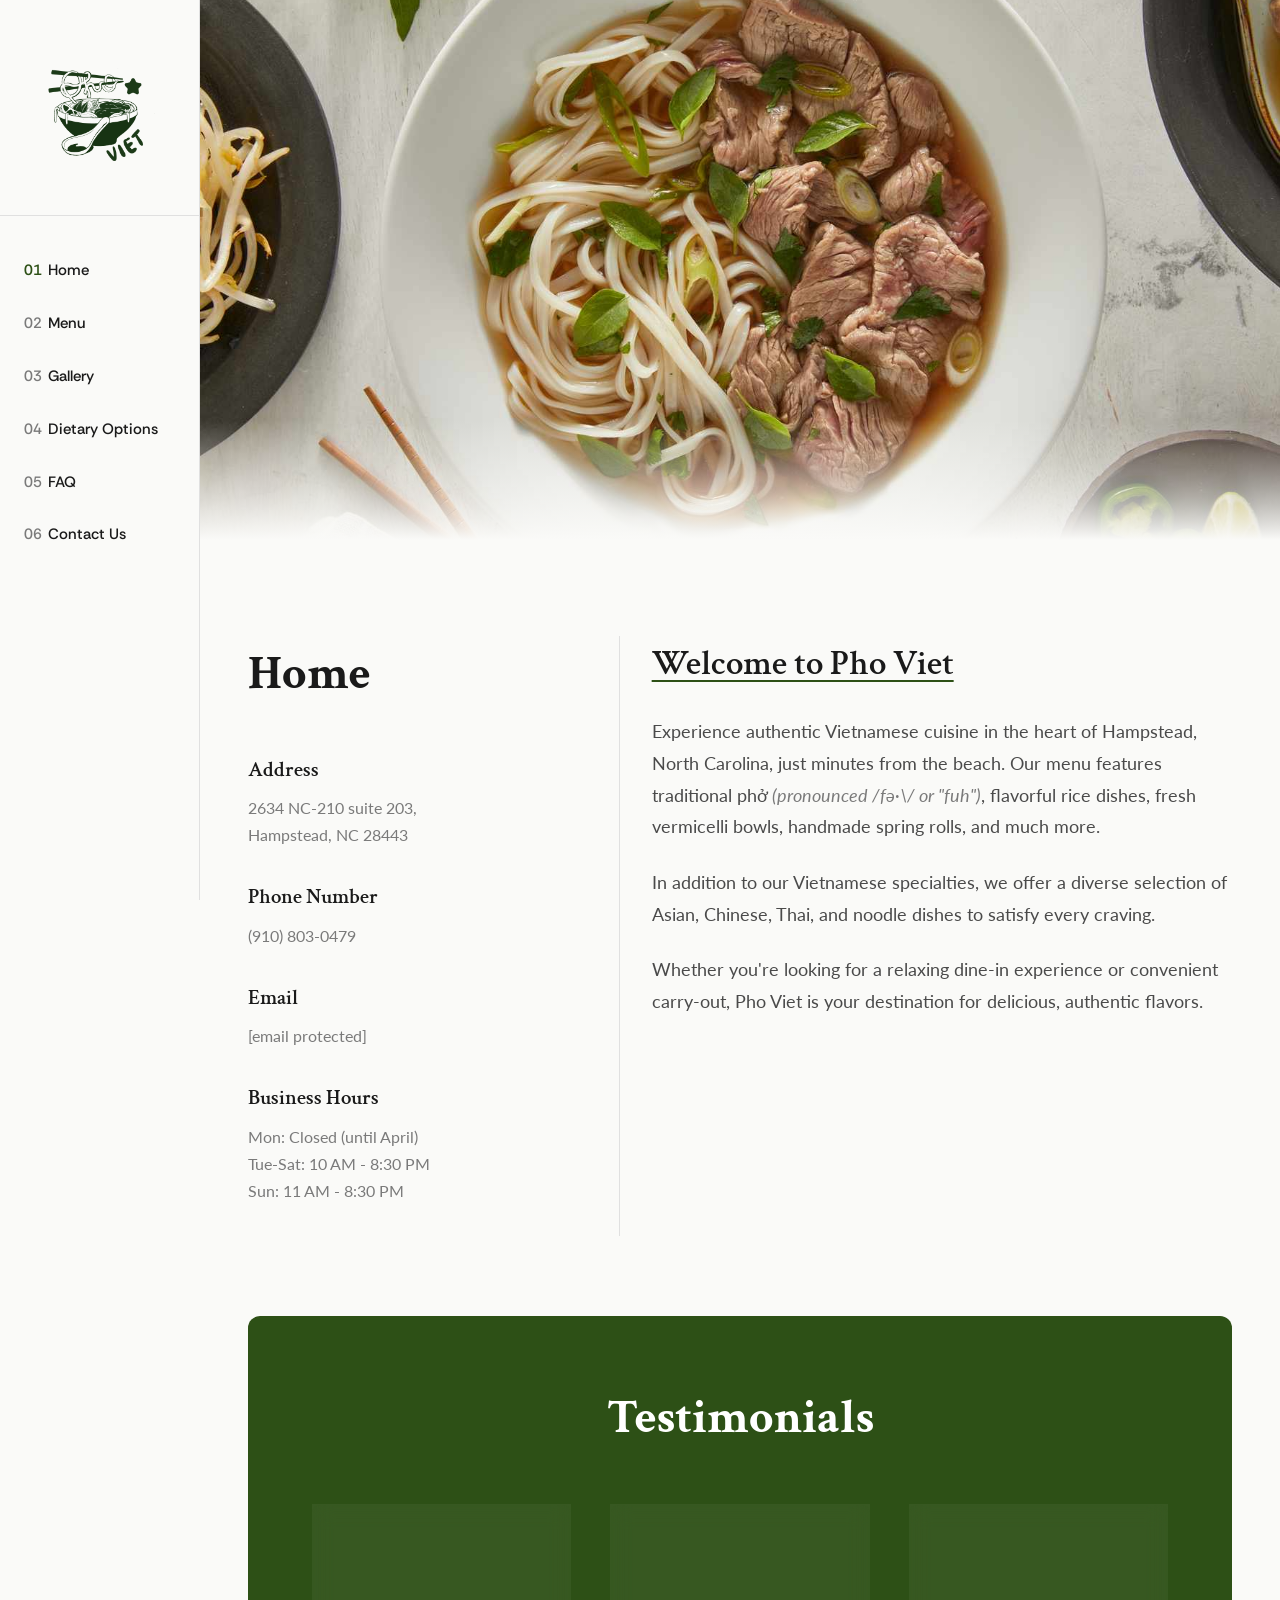
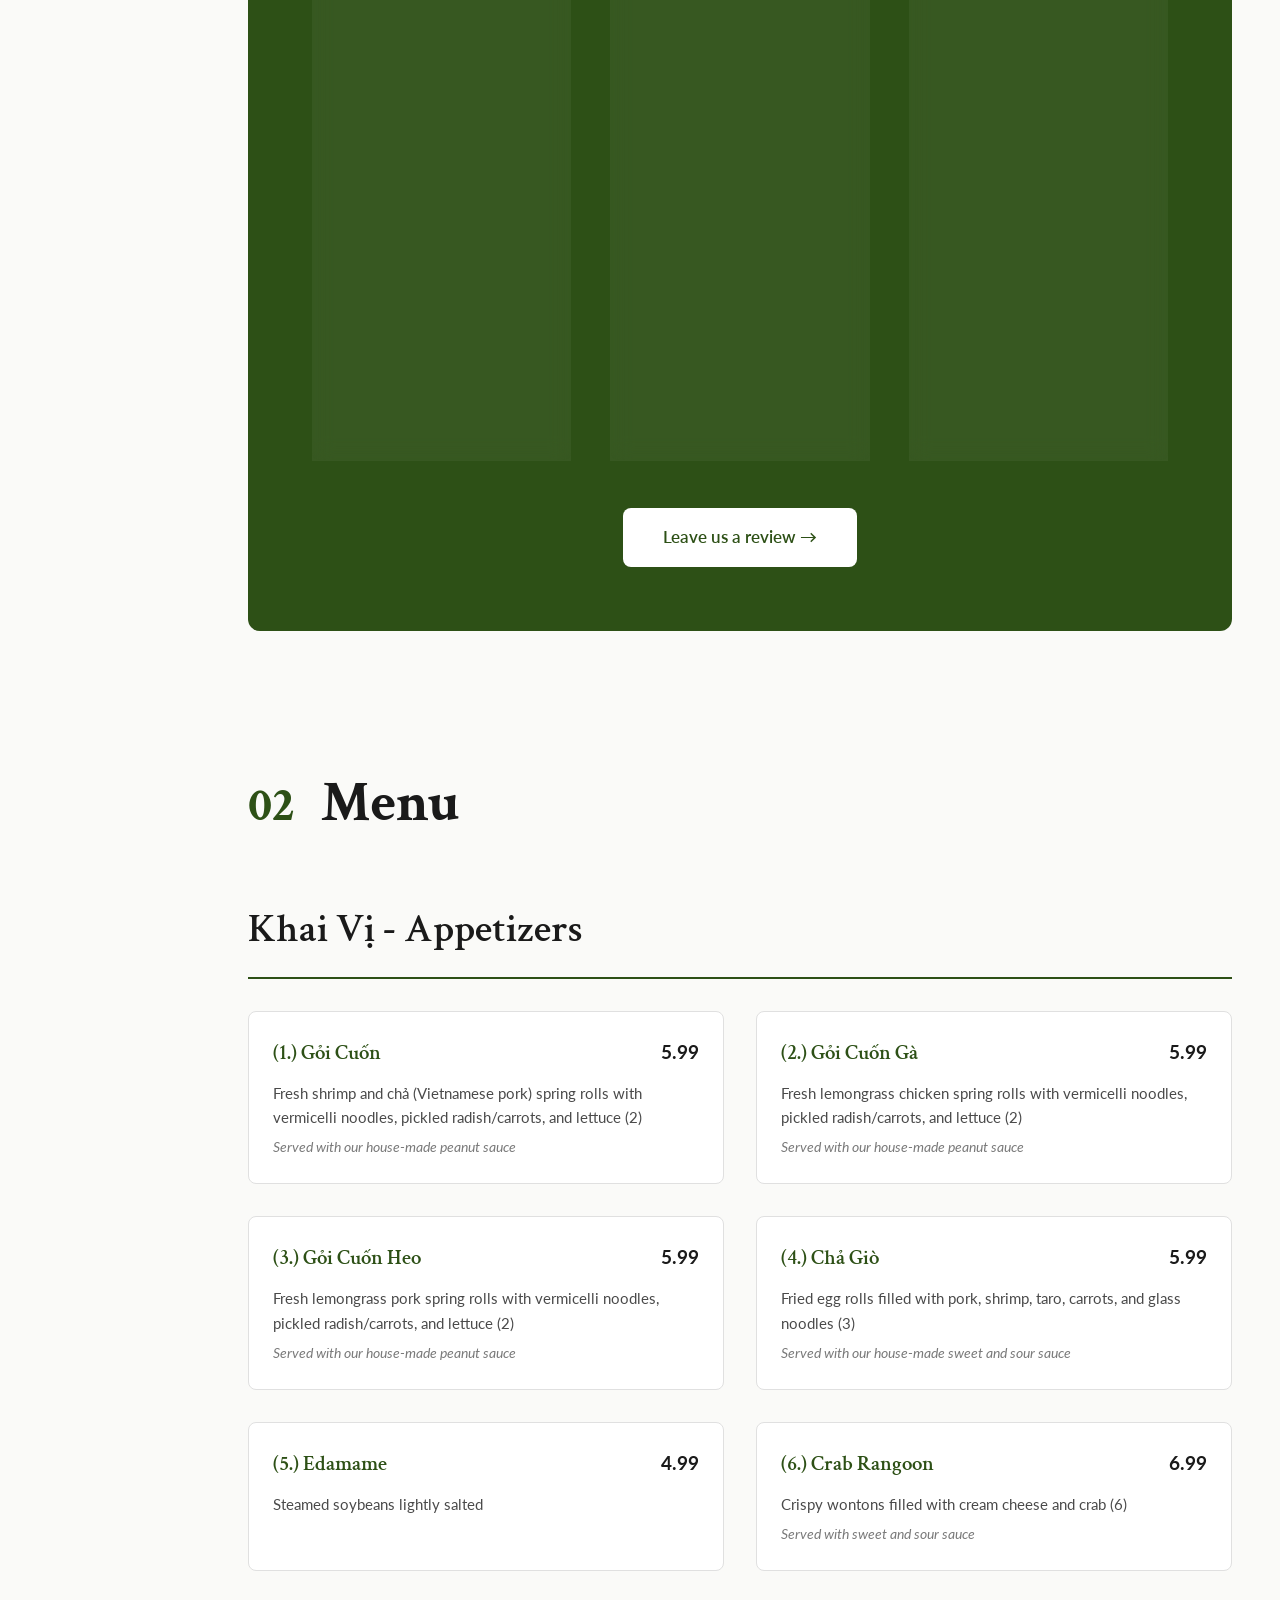
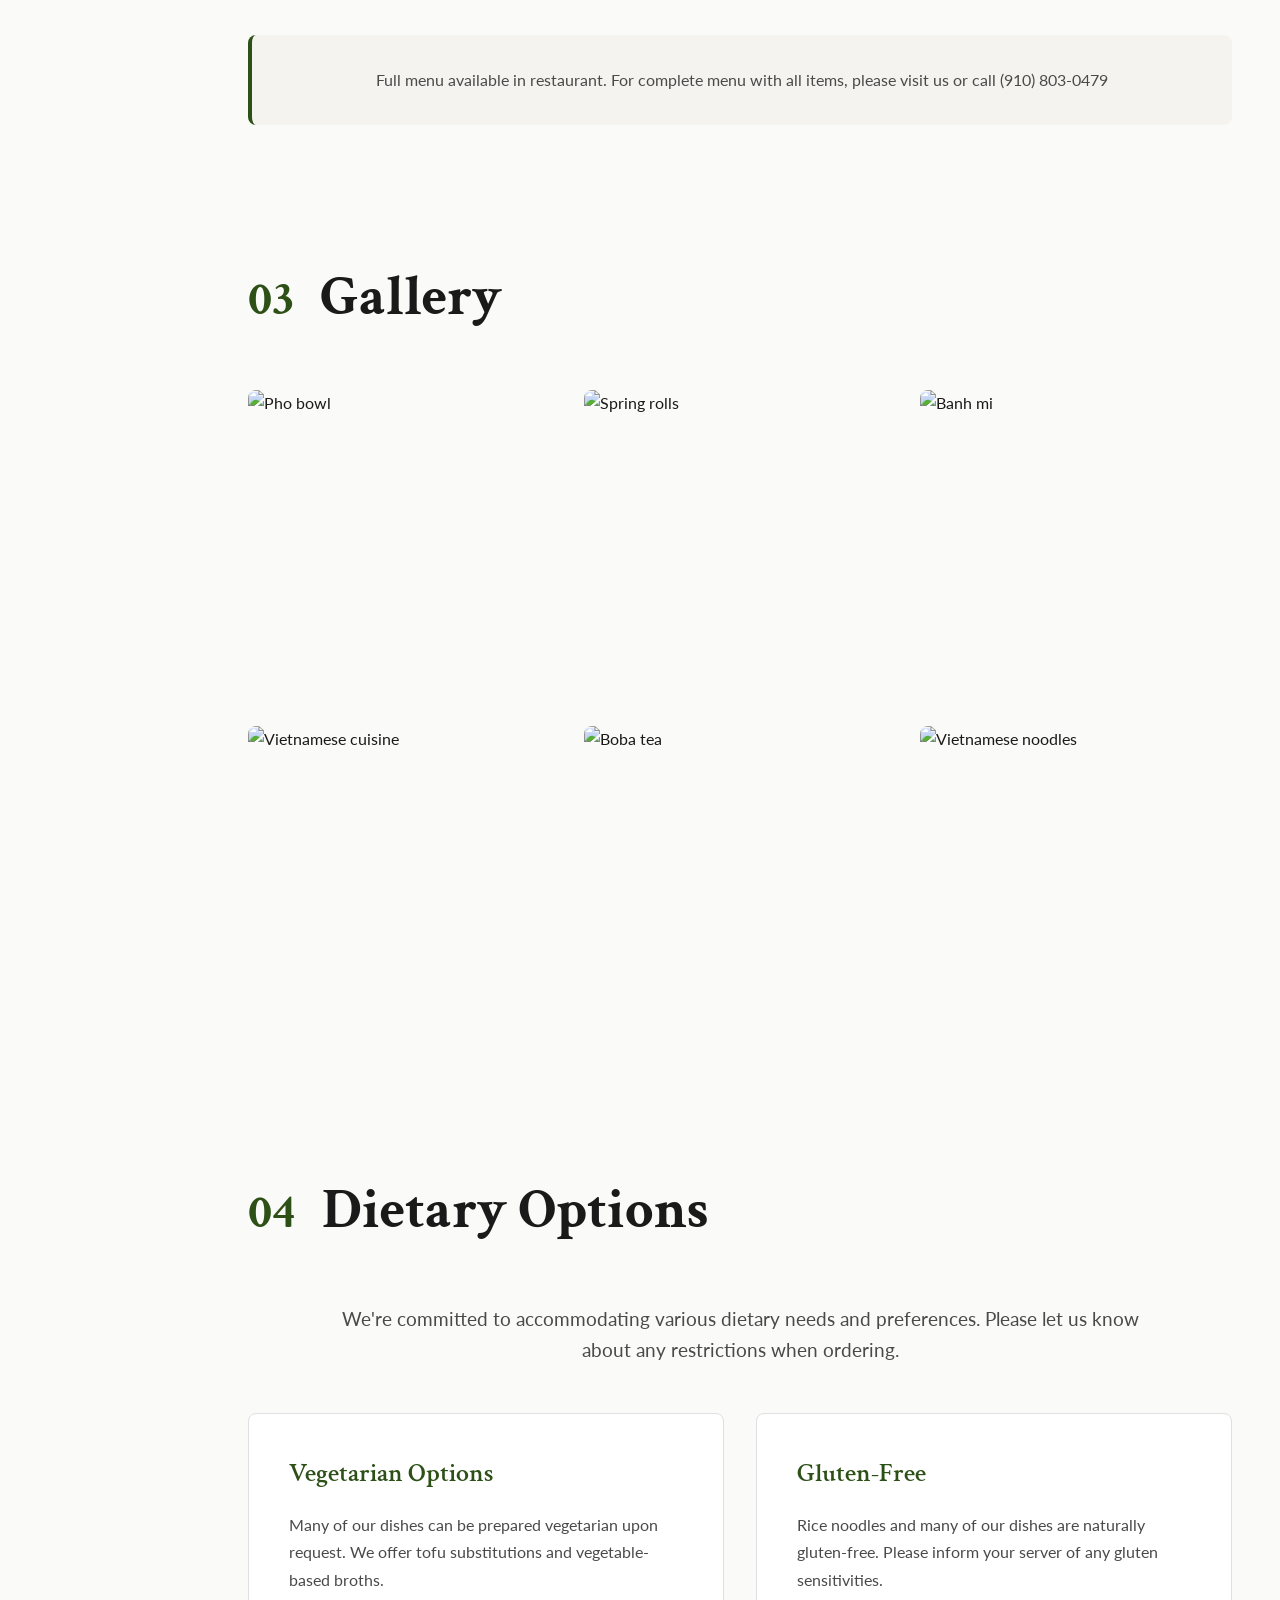
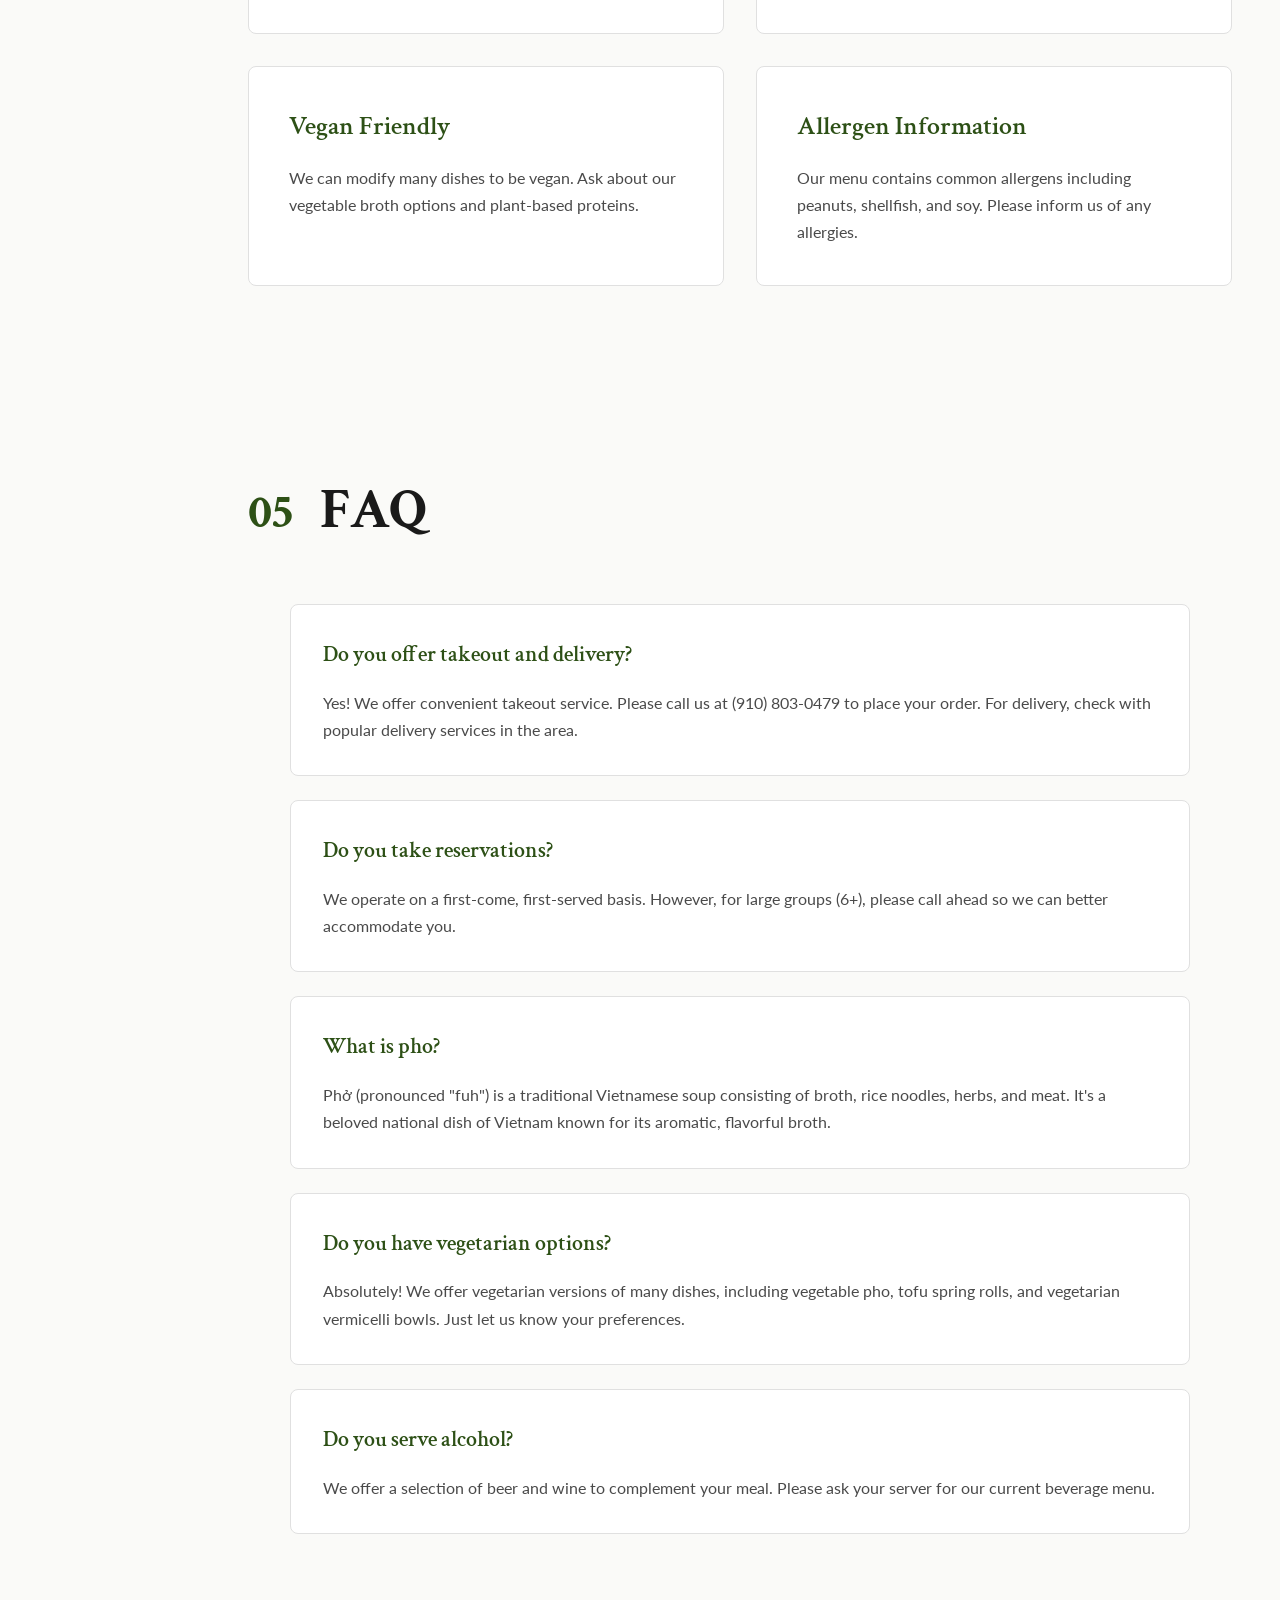
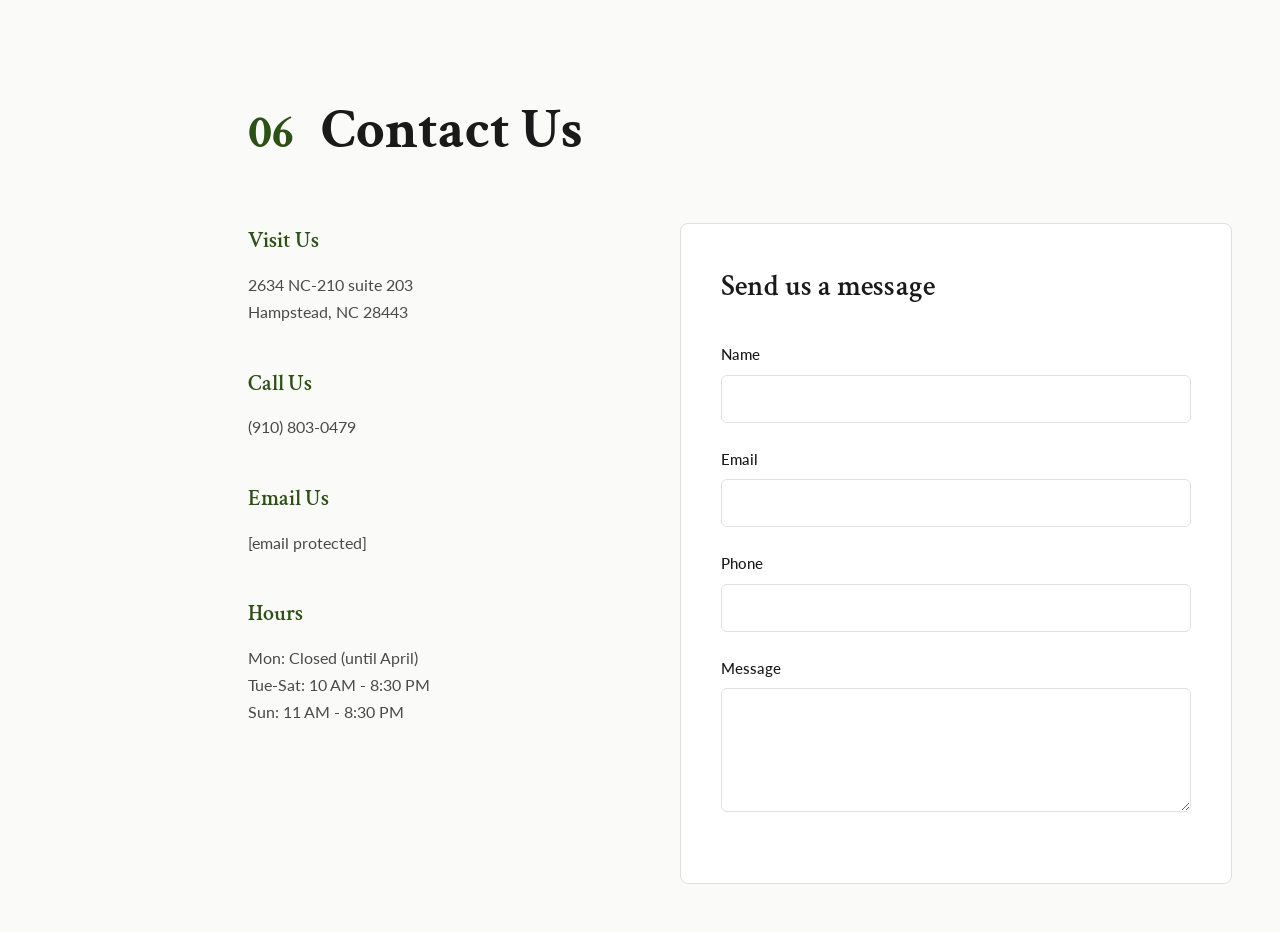
==== commit 868b47c5: "changing font" ====
--- a/index.html
+++ b/index.html
@@ -6,7 +6,7 @@
     <title>Pho Viet - Authentic Vietnamese Cuisine</title>
     <link rel="preconnect" href="https://fonts.googleapis.com">
     <link rel="preconnect" href="https://fonts.gstatic.com" crossorigin>
-    <link href="https://fonts.googleapis.com/css2?family=Crimson+Text:wght@400;600;700&family=Lato:wght@300;400;700&display=swap" rel="stylesheet">
+    <link href="https://fonts.googleapis.com/css2?family=Crimson+Text:wght@400;600;700&family=Lato:wght@300;400;700&family=Rethink+Sans:wght@400;500;600;700&display=swap" rel="stylesheet">
     <link rel="stylesheet" href="styles.css">
 </head>
 <body>
--- a/styles.css
+++ b/styles.css
@@ -58,7 +58,7 @@
     height: 100vh;
     background: var(--off-white);
     border-right: 1px solid var(--border-color);
-    padding: 1.5rem 0;
+    padding: 2rem 0 1.5rem 0;
     z-index: 1000;
     display: flex;
     flex-direction: column;
@@ -66,15 +66,15 @@
 }
 
 .logo-container {
-    padding: 0 1rem 1.5rem 1rem;
+    padding: 0 1.5rem 2rem 1.5rem;
     border-bottom: 1px solid var(--border-color);
-    margin-bottom: 1.5rem;
+    margin-bottom: 2rem;
 }
 
 .logo {
     width: 100%;
     height: auto;
-    max-width: 120px;
+    max-width: 180px;
     margin: 0 auto;
     display: block;
     transition: transform 0.3s ease;
@@ -86,29 +86,30 @@
 
 .nav-links {
     list-style: none;
-    padding: 0 1rem;
+    padding: 0 1.5rem;
     flex: 1;
 }
 
 .nav-link {
     display: flex;
     align-items: center;
-    padding: 0.75rem 0.75rem;
-    margin-bottom: 0.25rem;
+    padding: 0.65rem 0;
+    margin-bottom: 0.5rem;
     border-radius: 6px;
-    font-size: 0.95rem;
-    font-weight: 400;
-    color: var(--text-medium);
+    font-family: 'Rethink Sans', sans-serif;
+    font-size: 15px;
+    font-weight: 500;
+    color: var(--text-dark);
     transition: all 0.3s ease;
     position: relative;
 }
 
 .nav-number {
-    font-size: 0.75rem;
+    font-family: 'Rethink Sans', sans-serif;
+    font-size: 15px;
     color: var(--text-light);
-    margin-right: 0.5rem;
-    font-family: var(--font-body);
-    font-weight: 400;
+    margin-right: 0.35rem;
+    font-weight: 500;
     transition: color 0.3s ease;
 }
 
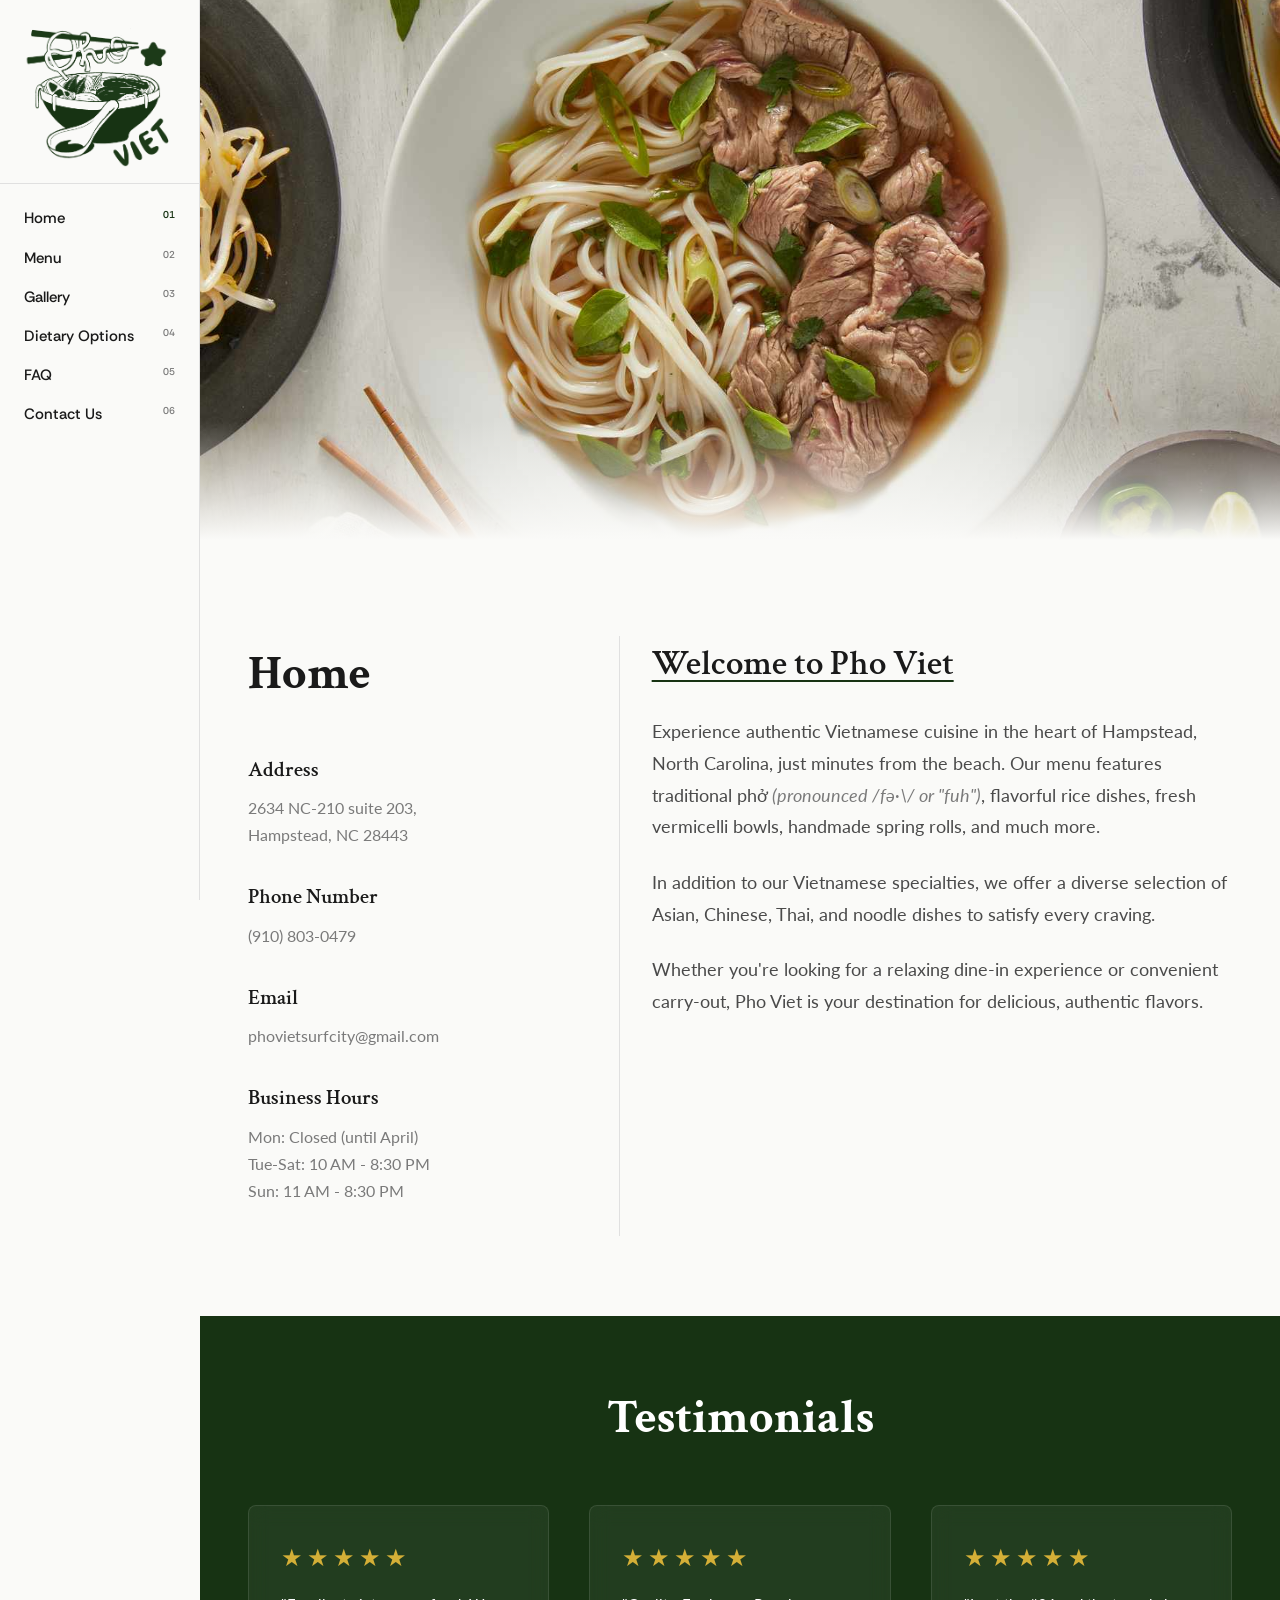
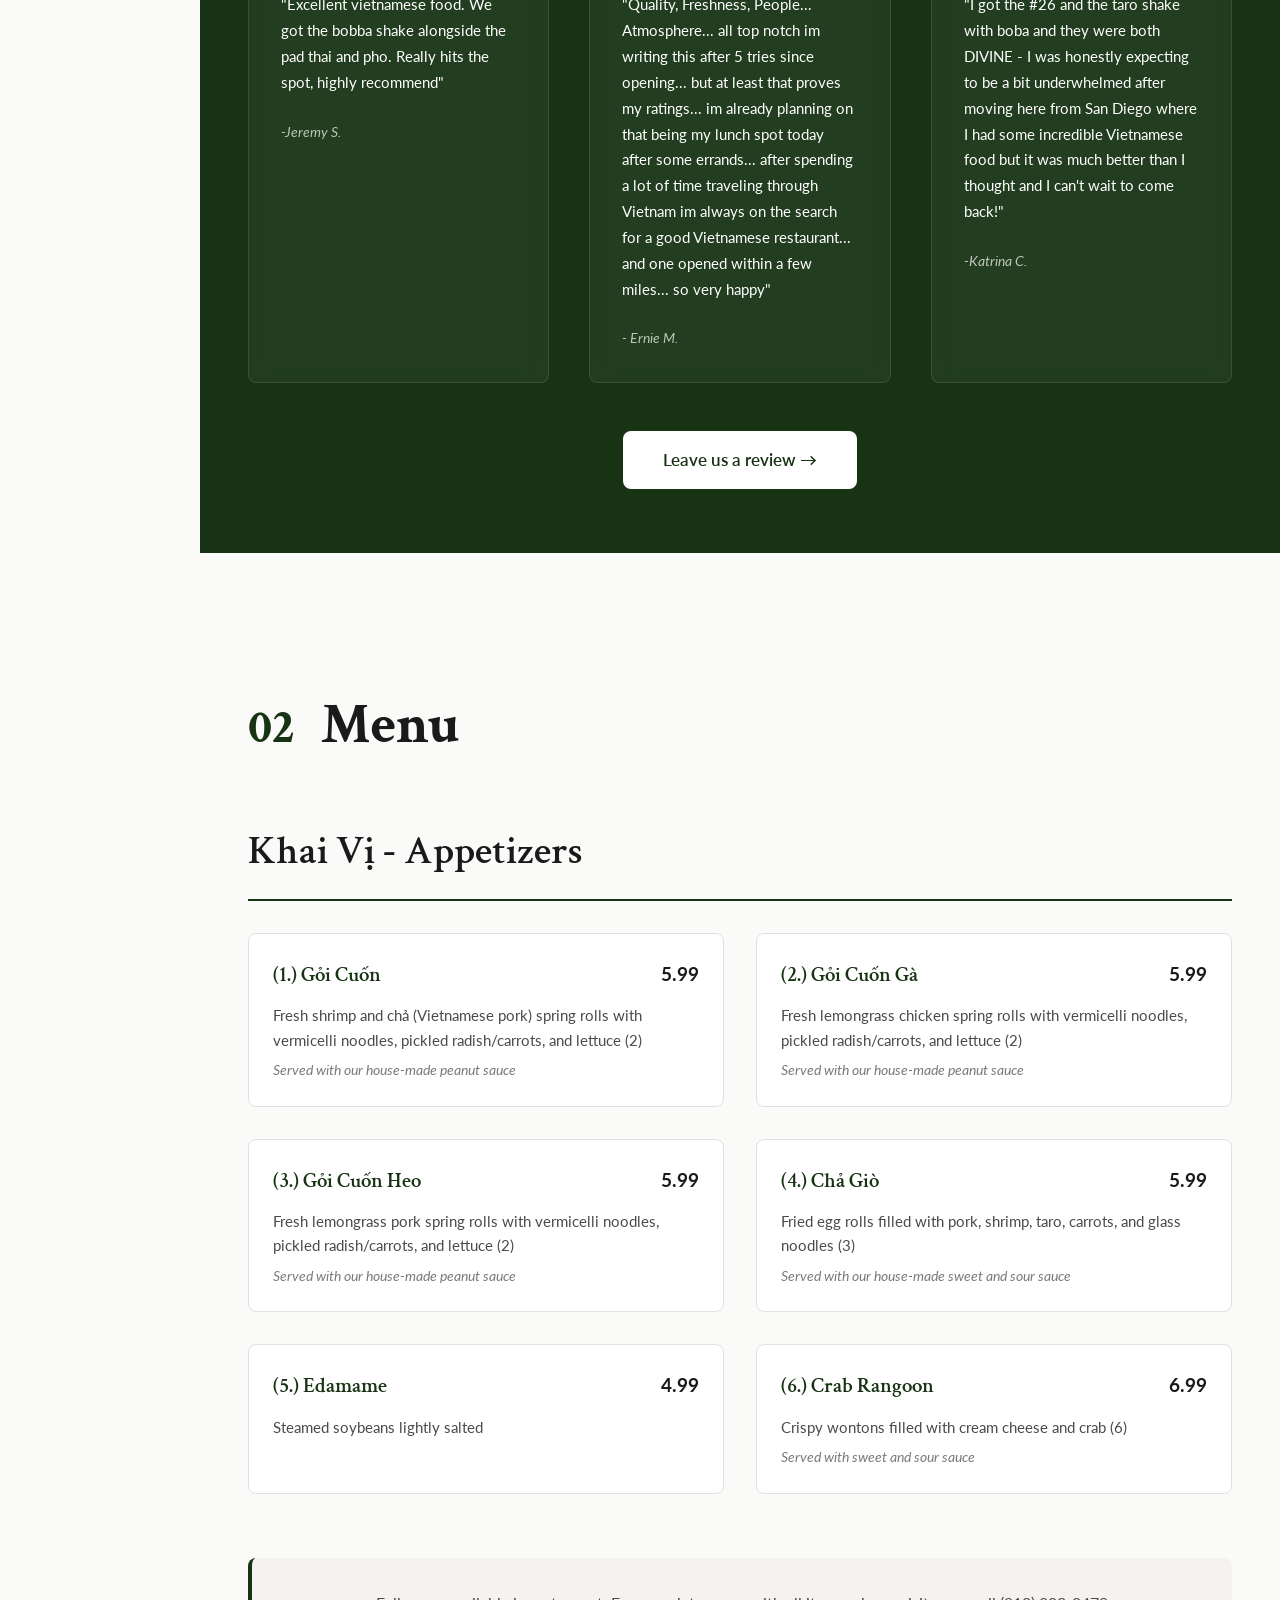
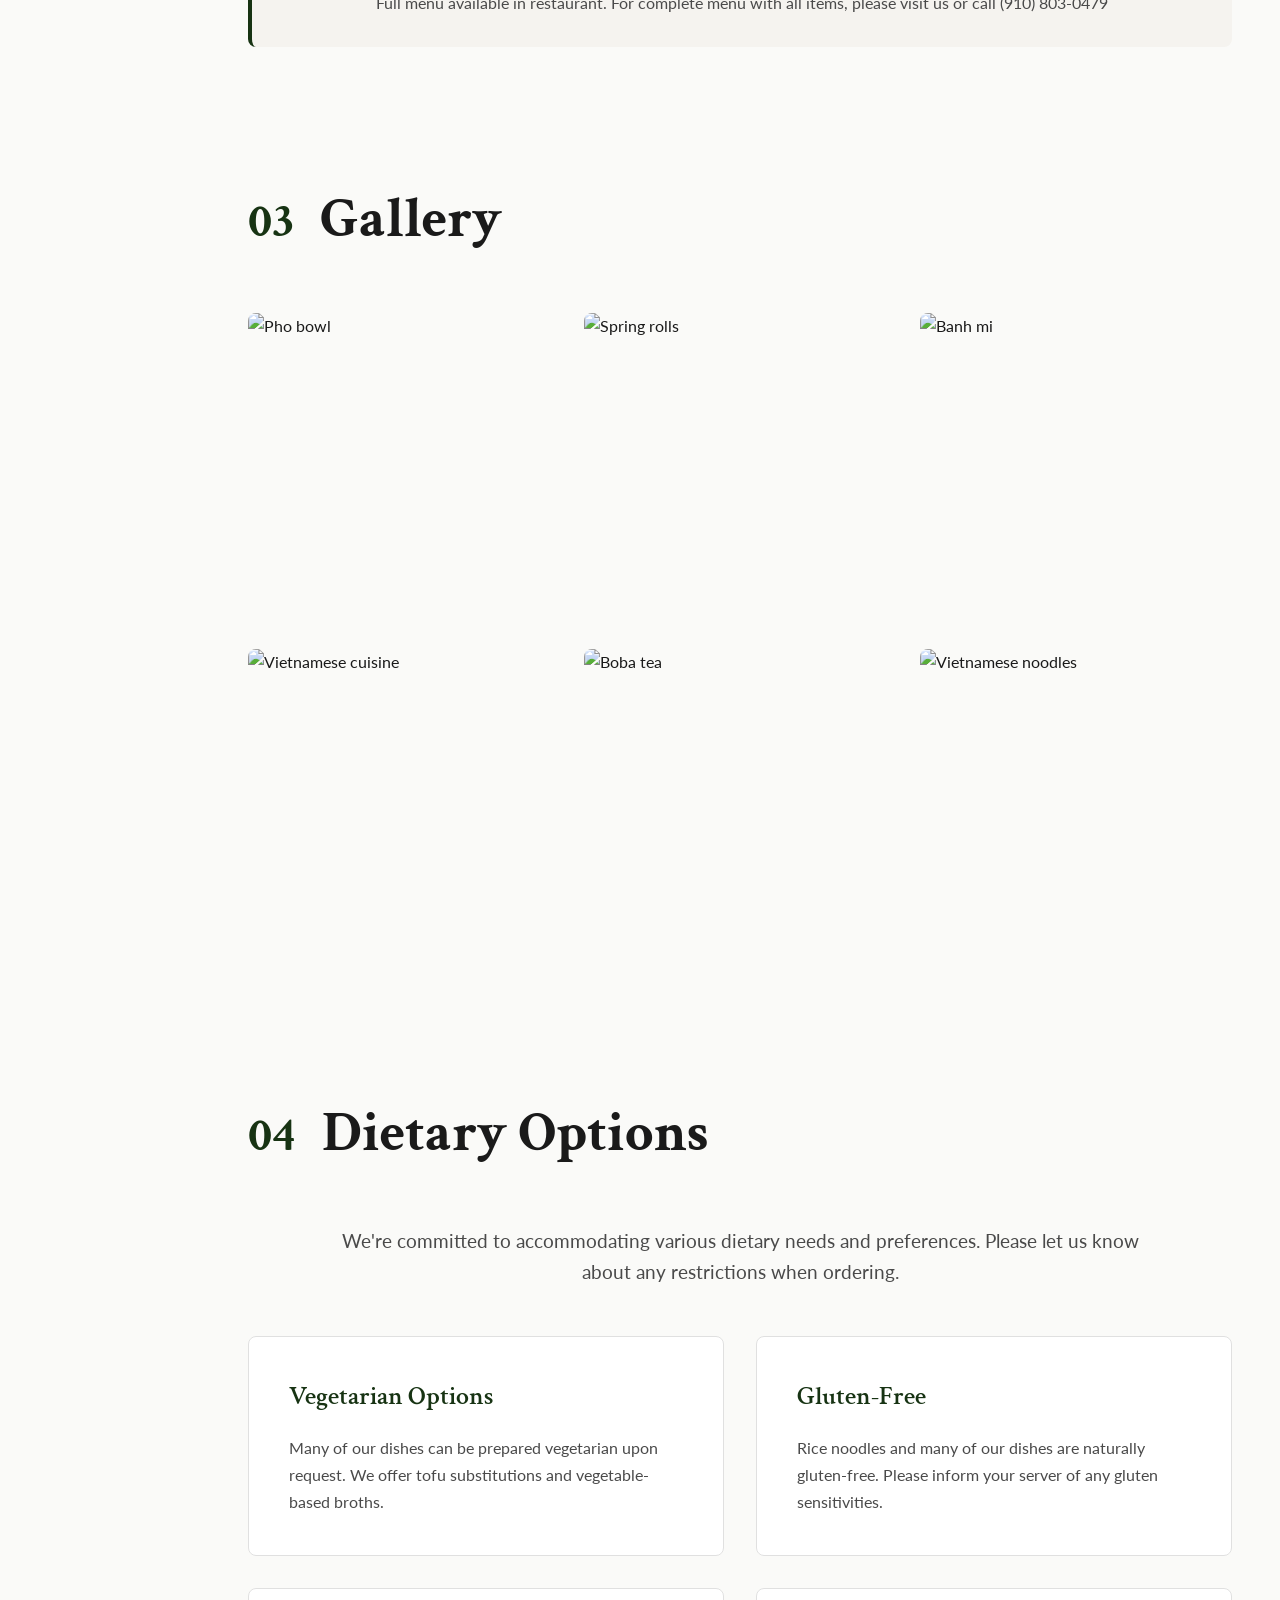
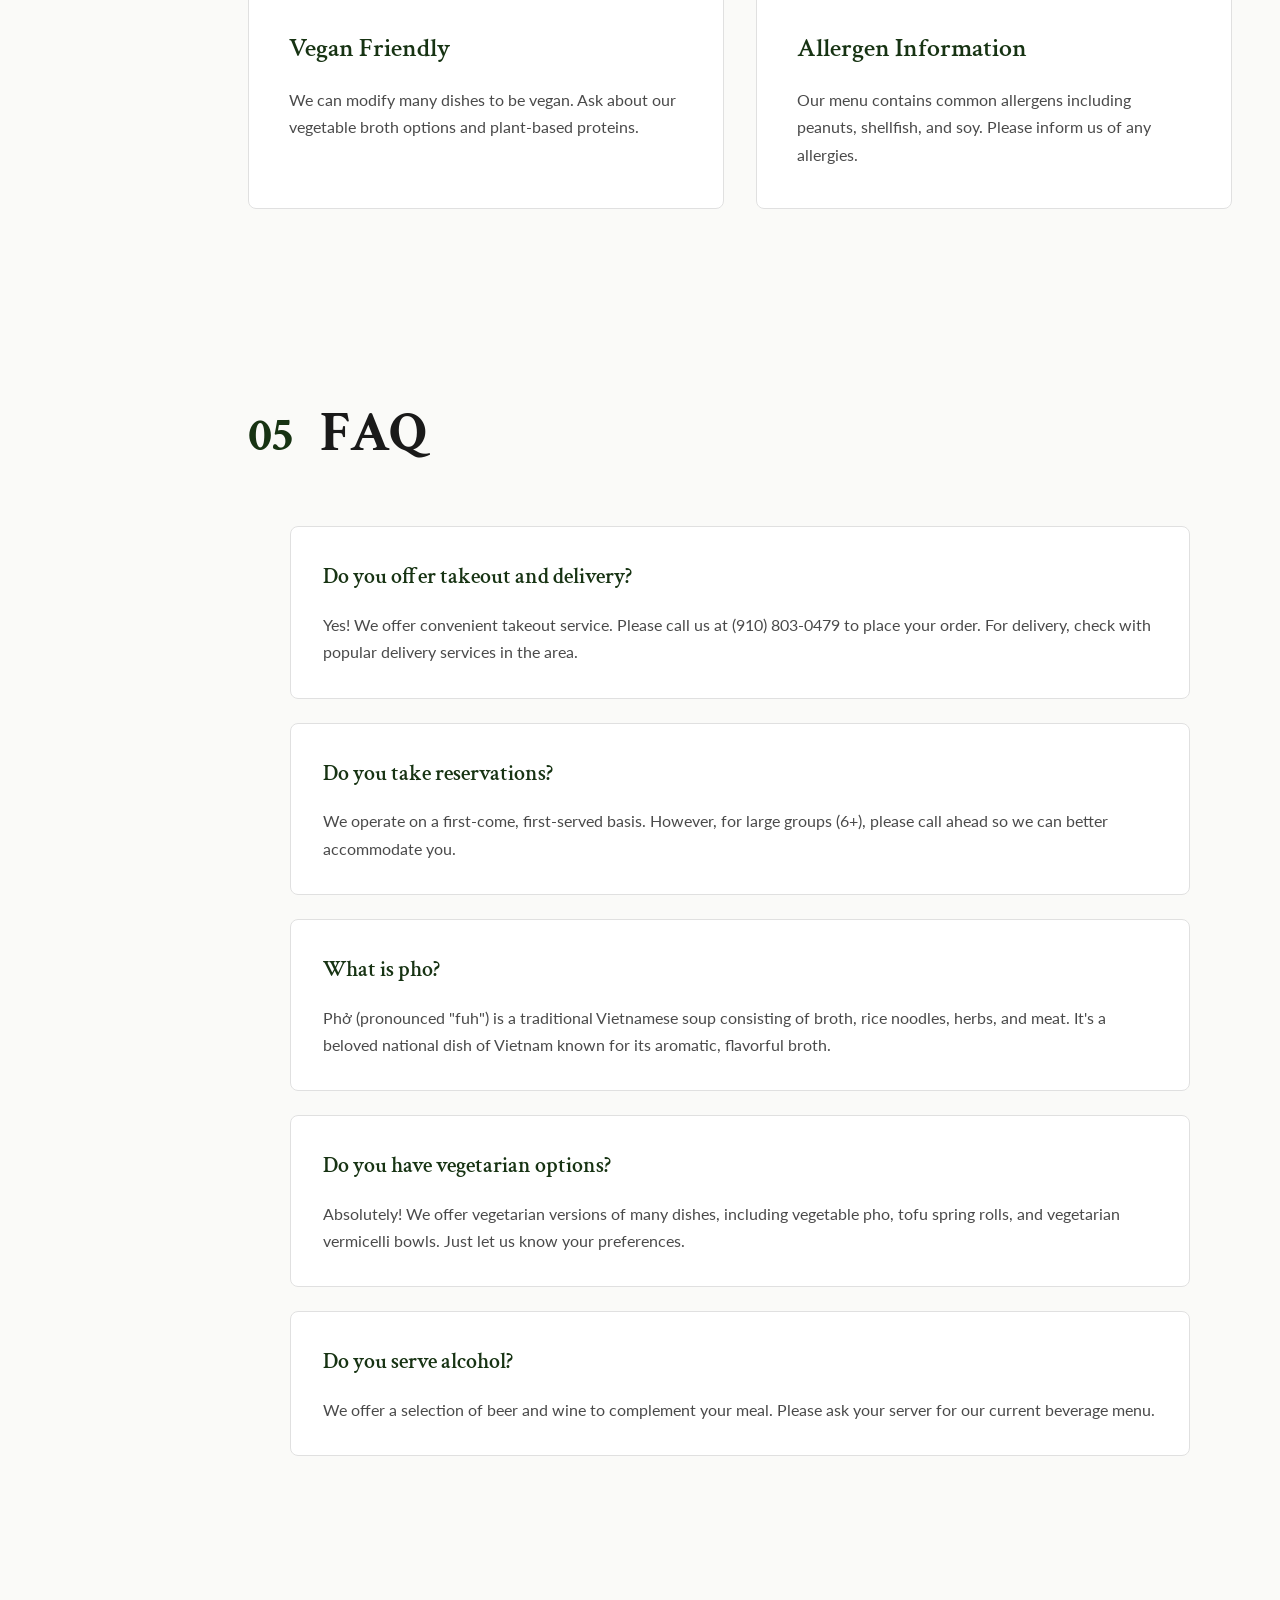
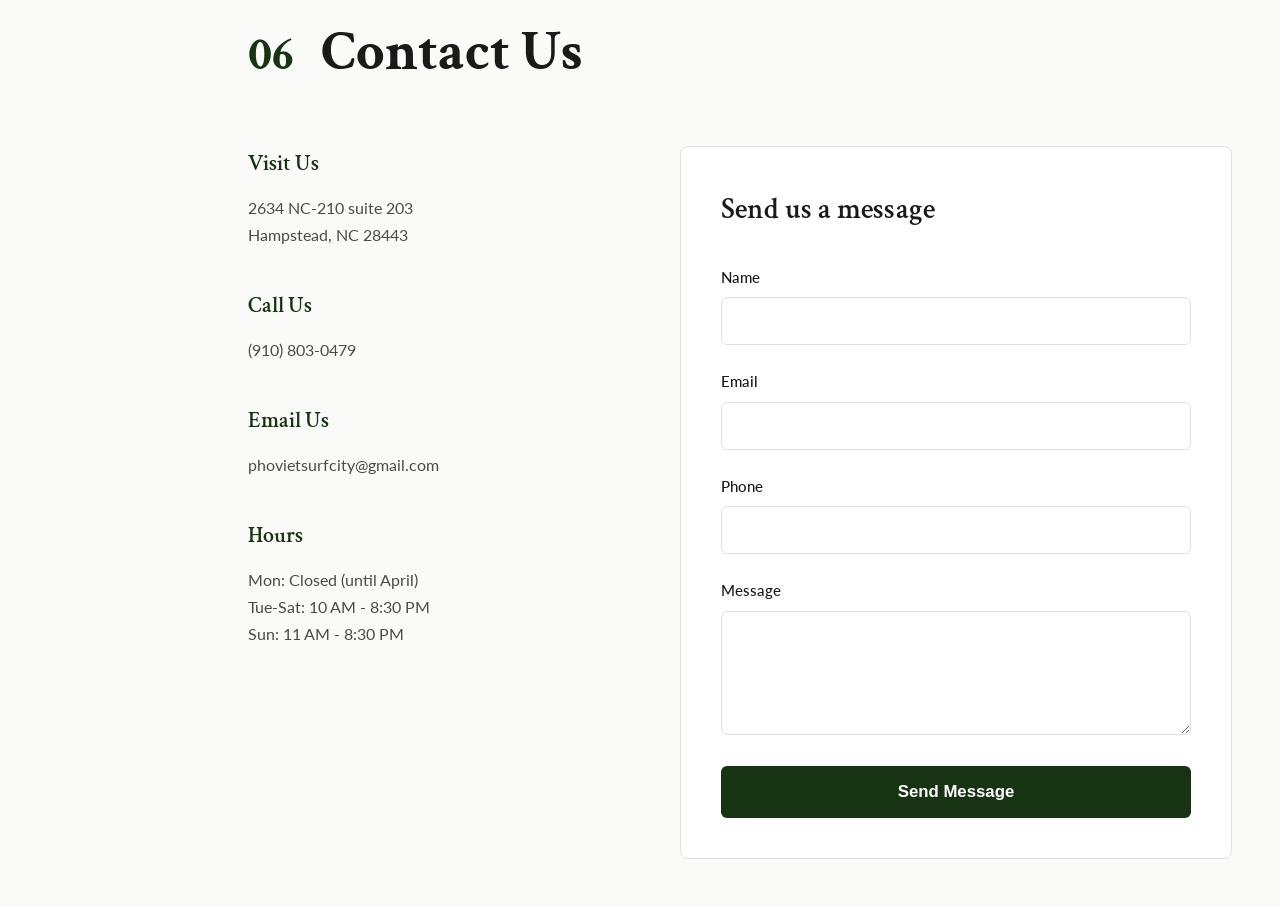
==== commit f5b3f902: "current changes to website" ====
--- a/index.html
+++ b/index.html
@@ -7,7 +7,7 @@
     <link rel="preconnect" href="https://fonts.googleapis.com">
     <link rel="preconnect" href="https://fonts.gstatic.com" crossorigin>
     <link href="https://fonts.googleapis.com/css2?family=Crimson+Text:wght@400;600;700&family=Lato:wght@300;400;700&family=Rethink+Sans:wght@400;500;600;700&display=swap" rel="stylesheet">
-    <link rel="stylesheet" href="styles.css">
+    <link rel="stylesheet" href="styles.css?v=3">
 </head>
 <body>
     <!-- Fixed Sidebar Navigation -->
@@ -19,12 +19,12 @@
         </div>
 
         <ul class="nav-links">
-            <li><a href="#home" class="nav-link active" data-section="home"><span class="nav-number">01</span>Home</a></li>
-            <li><a href="#menu" class="nav-link" data-section="menu"><span class="nav-number">02</span>Menu</a></li>
-            <li><a href="#gallery" class="nav-link" data-section="gallery"><span class="nav-number">03</span>Gallery</a></li>
-            <li><a href="#dietary" class="nav-link" data-section="dietary"><span class="nav-number">04</span>Dietary Options</a></li>
-            <li><a href="#faq" class="nav-link" data-section="faq"><span class="nav-number">05</span>FAQ</a></li>
-            <li><a href="#contact" class="nav-link" data-section="contact"><span class="nav-number">06</span>Contact Us</a></li>
+            <li><a href="#home" class="nav-link active" data-section="home">Home<span class="nav-number">01</span></a></li>
+            <li><a href="#menu" class="nav-link" data-section="menu">Menu<span class="nav-number">02</span></a></li>
+            <li><a href="#gallery" class="nav-link" data-section="gallery">Gallery<span class="nav-number">03</span></a></li>
+            <li><a href="#dietary" class="nav-link" data-section="dietary">Dietary Options<span class="nav-number">04</span></a></li>
+            <li><a href="#faq" class="nav-link" data-section="faq">FAQ<span class="nav-number">05</span></a></li>
+            <li><a href="#contact" class="nav-link" data-section="contact">Contact Us<span class="nav-number">06</span></a></li>
         </ul>
     </nav>
 
@@ -54,7 +54,7 @@
 
                         <div class="info-block">
                             <h3>Email</h3>
-                            <p class="info-text"><a href="/cdn-cgi/l/email-protection" class="__cf_email__" data-cfemail="24544c4b524d415057515642474d505d644349454d480a474b49">[email&#160;protected]</a></p>
+                            <p class="info-text">phovietsurfcity@gmail.com</p>
                         </div>
 
                         <div class="info-block">
@@ -310,7 +310,7 @@
 
                         <div class="contact-block">
                             <h3>Email Us</h3>
-                            <p><a href="/cdn-cgi/l/email-protection" class="__cf_email__" data-cfemail="deaeb6b1a8b7bbaaadabacb8bdb7aaa79eb9b3bfb7b2f0bdb1b3">[email&#160;protected]</a></p>
+                            <p>phovietsurfcity@gmail.com</p>
                         </div>
 
                         <div class="contact-block">
@@ -344,4 +344,16 @@
                             <div class="form-group">
                                 <label for="message">Message</label>
                                 <textarea id="message" name="message" rows="5" required></textarea>
-                            </div>+                            </div>
+
+                            <button type="submit" class="submit-button">Send Message</button>
+                        </form>
+                    </div>
+                </div>
+            </div>
+        </section>
+    </main>
+
+    <script src="script.js?v=3"></script>
+</body>
+</html>
--- a/styles.css
+++ b/styles.css
@@ -3,7 +3,7 @@
    ======================================== */
 
 :root {
-    --primary-green: #2d5016;
+    --primary-green: #173313;
     --light-green: #3d6b1f;
     --cream: #f5f3ef;
     --off-white: #fafaf8;
@@ -58,7 +58,7 @@
     height: 100vh;
     background: var(--off-white);
     border-right: 1px solid var(--border-color);
-    padding: 2rem 0 1.5rem 0;
+    padding: 1rem 0 1rem 0;
     z-index: 1000;
     display: flex;
     flex-direction: column;
@@ -66,9 +66,9 @@
 }
 
 .logo-container {
-    padding: 0 1.5rem 2rem 1.5rem;
+    padding: 0 1.5rem 1rem 1.5rem;
     border-bottom: 1px solid var(--border-color);
-    margin-bottom: 2rem;
+    margin-bottom: 1rem;
 }
 
 .logo {
@@ -93,8 +93,9 @@
 .nav-link {
     display: flex;
     align-items: center;
-    padding: 0.65rem 0;
-    margin-bottom: 0.5rem;
+    justify-content: space-between;
+    padding: 0.4rem 0;
+    margin-bottom: 0.15rem;
     border-radius: 6px;
     font-family: 'Rethink Sans', sans-serif;
     font-size: 15px;
@@ -106,11 +107,13 @@
 
 .nav-number {
     font-family: 'Rethink Sans', sans-serif;
-    font-size: 15px;
+    font-size: 10px;
     color: var(--text-light);
-    margin-right: 0.35rem;
     font-weight: 500;
     transition: color 0.3s ease;
+    position: relative;
+    top: -3px;
+    margin-left: 0.25rem;
 }
 
 .nav-link:hover {
@@ -152,6 +155,10 @@
     padding-top: 0;
 }
 
+.section#home {
+    padding-top: 0;
+}
+
 @keyframes fadeIn {
     from {
         opacity: 0;
@@ -166,6 +173,10 @@
 .content-wrapper {
     max-width: 1400px;
     margin: 0 auto;
+    padding: 3rem;
+}
+
+.section#home .content-wrapper {
     padding: 3rem;
 }
 
@@ -283,9 +294,11 @@
 
 .testimonials-section {
     margin-top: 5rem;
+    margin-left: -3rem;
+    margin-right: -3rem;
     background: var(--primary-green);
-    padding: 4rem;
-    border-radius: 12px;
+    padding: 4rem 3rem;
+    border-radius: 0;
     position: relative;
 }
 
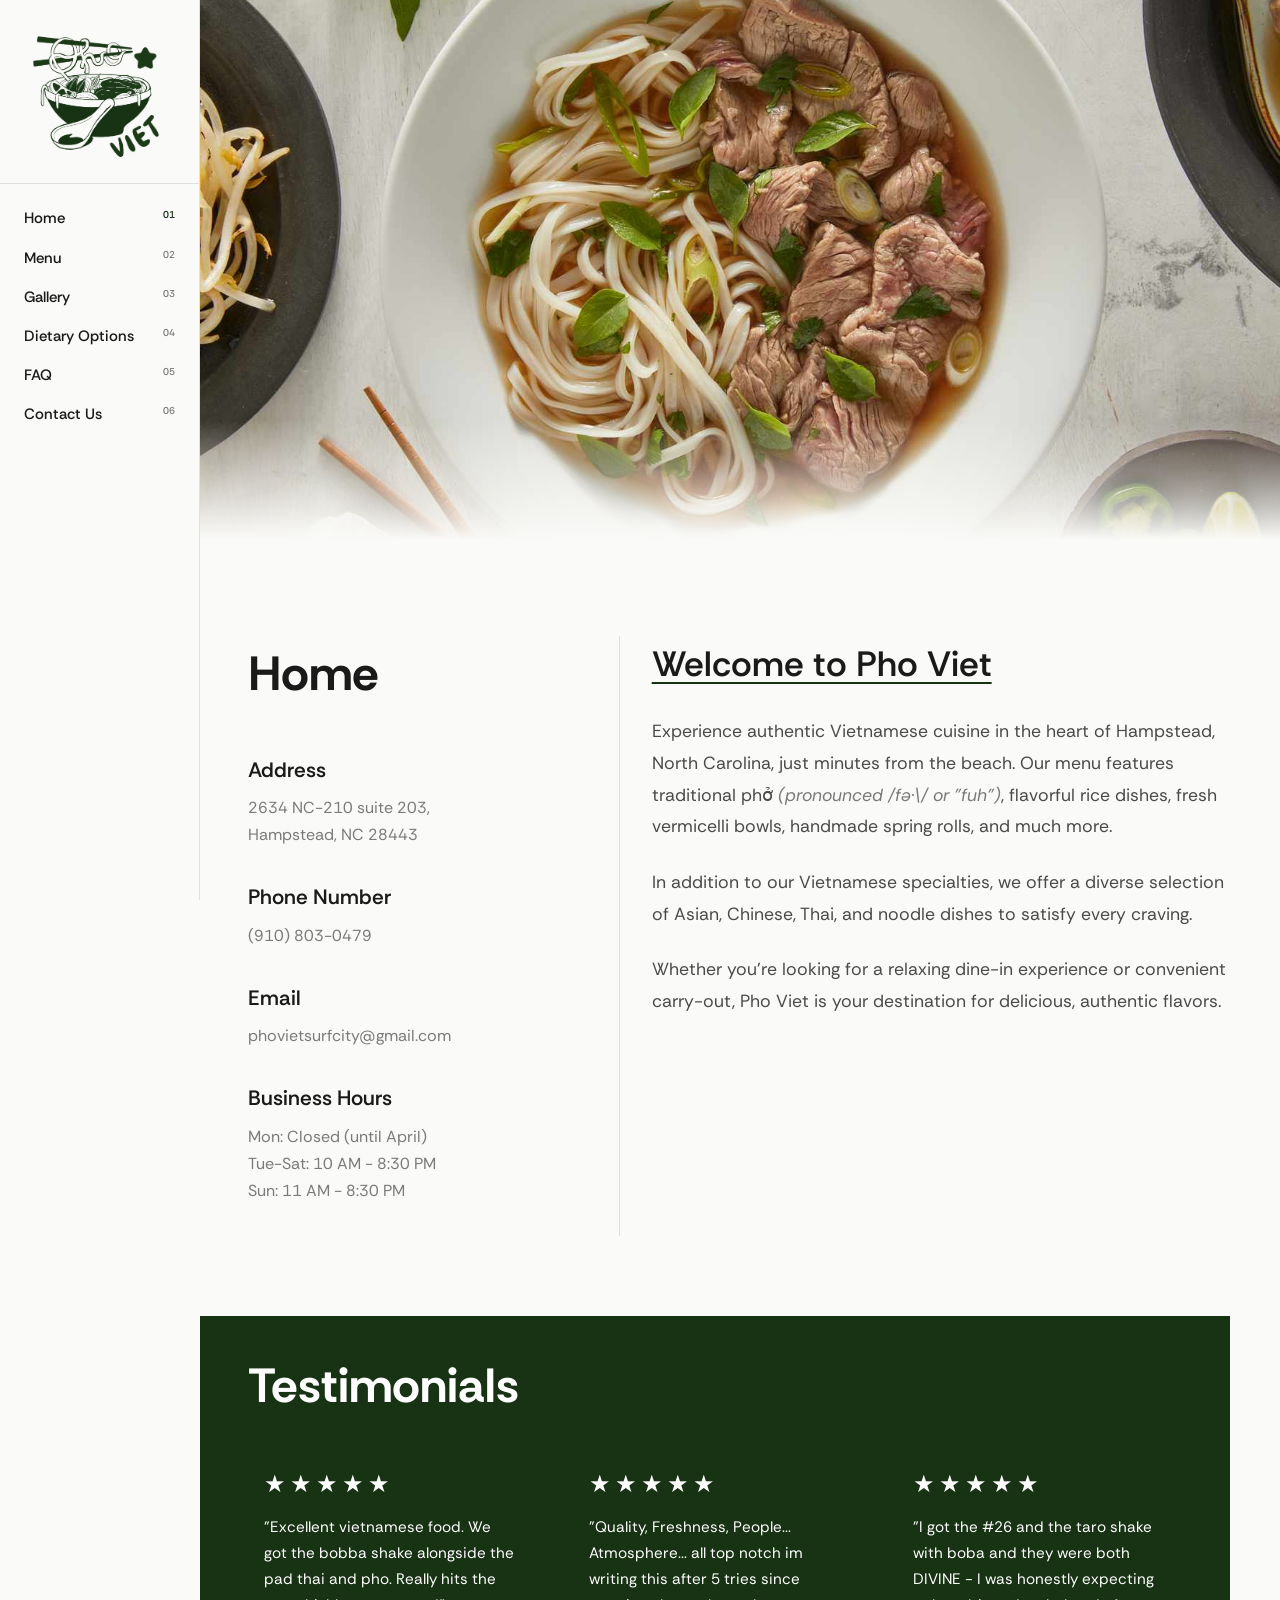
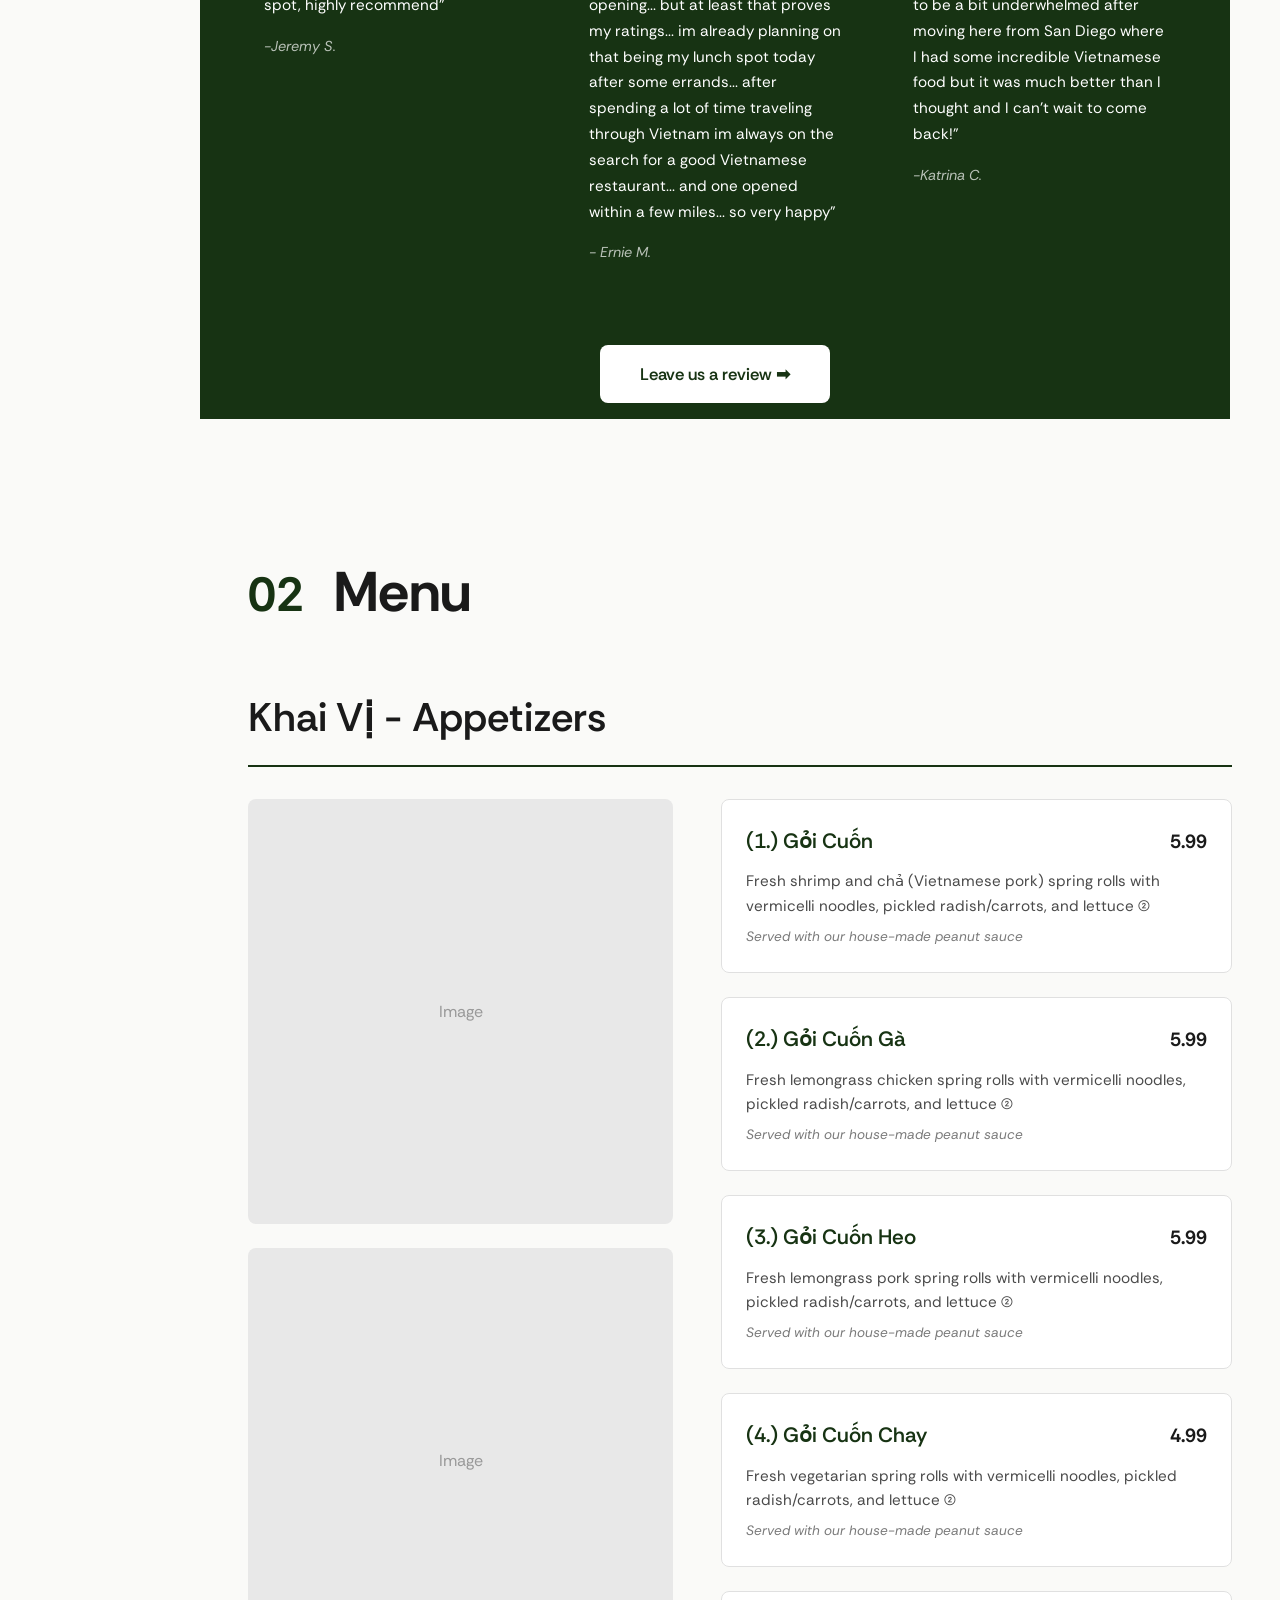
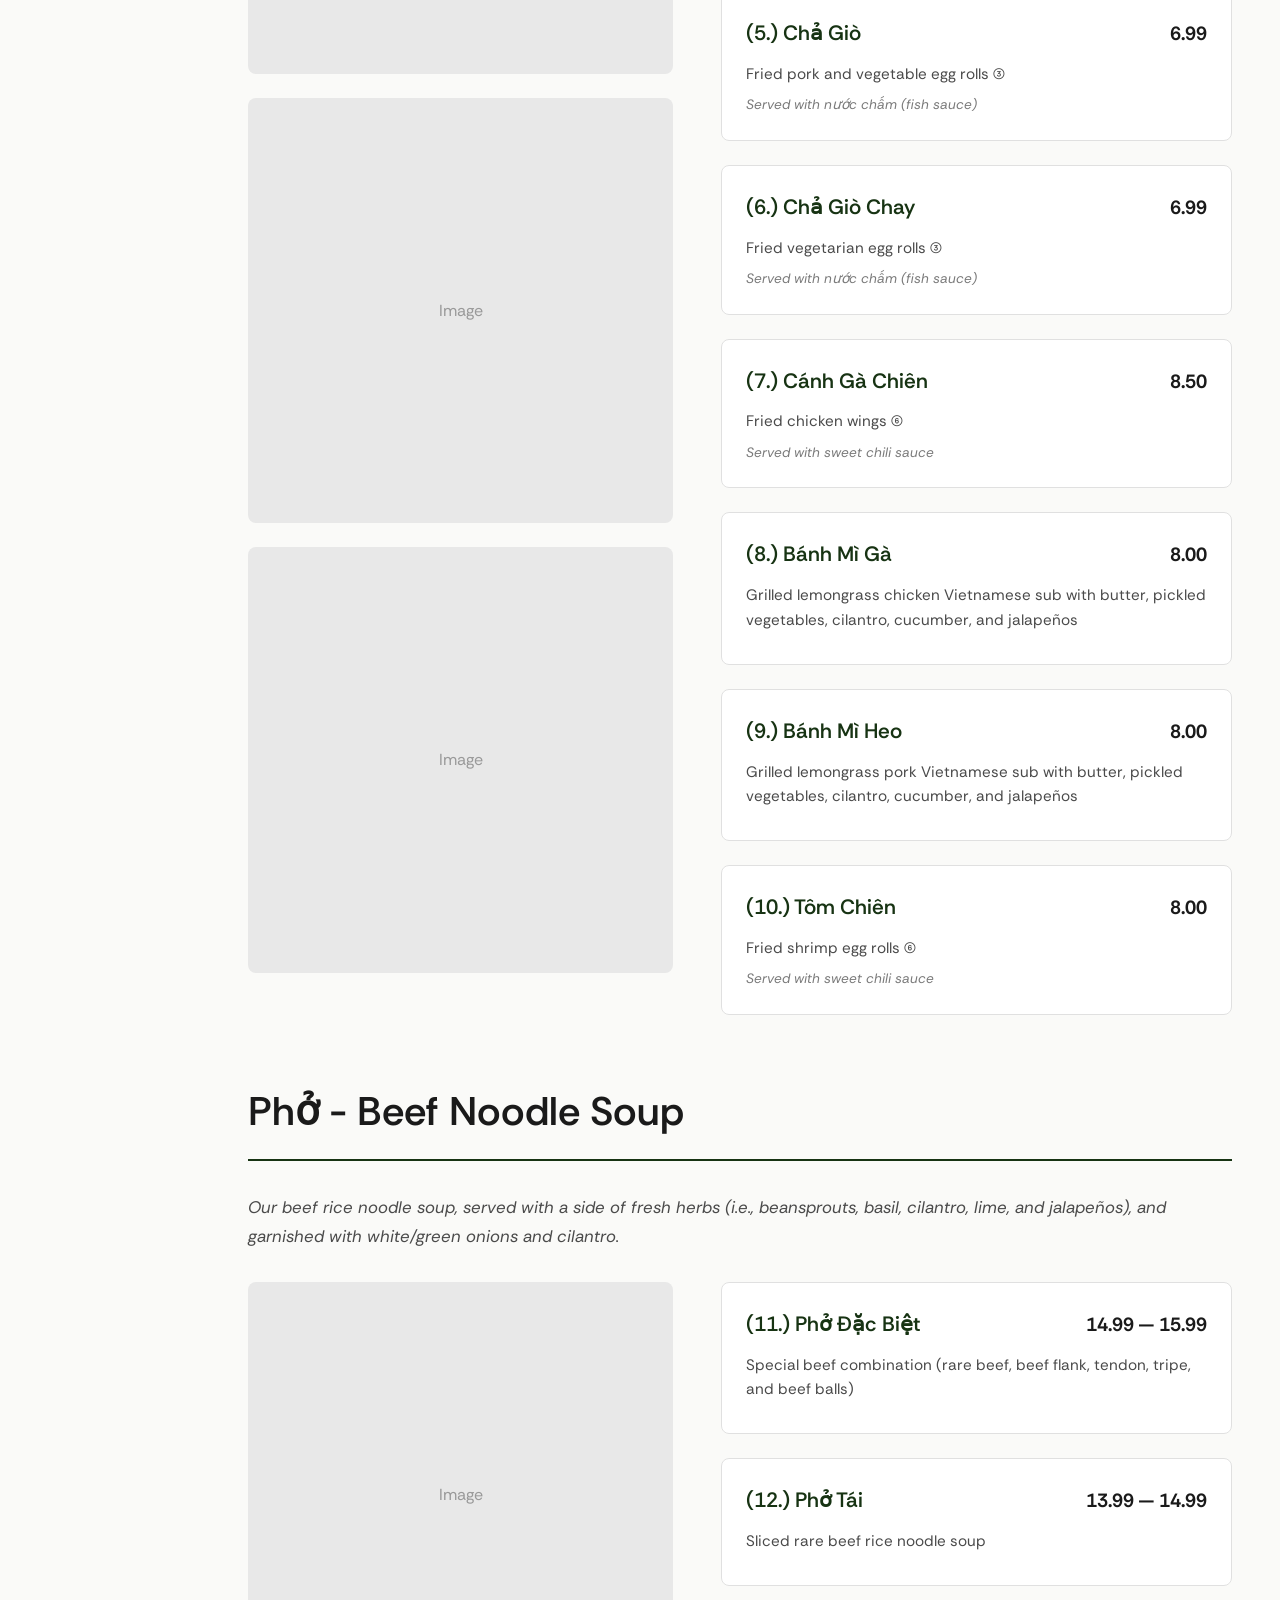
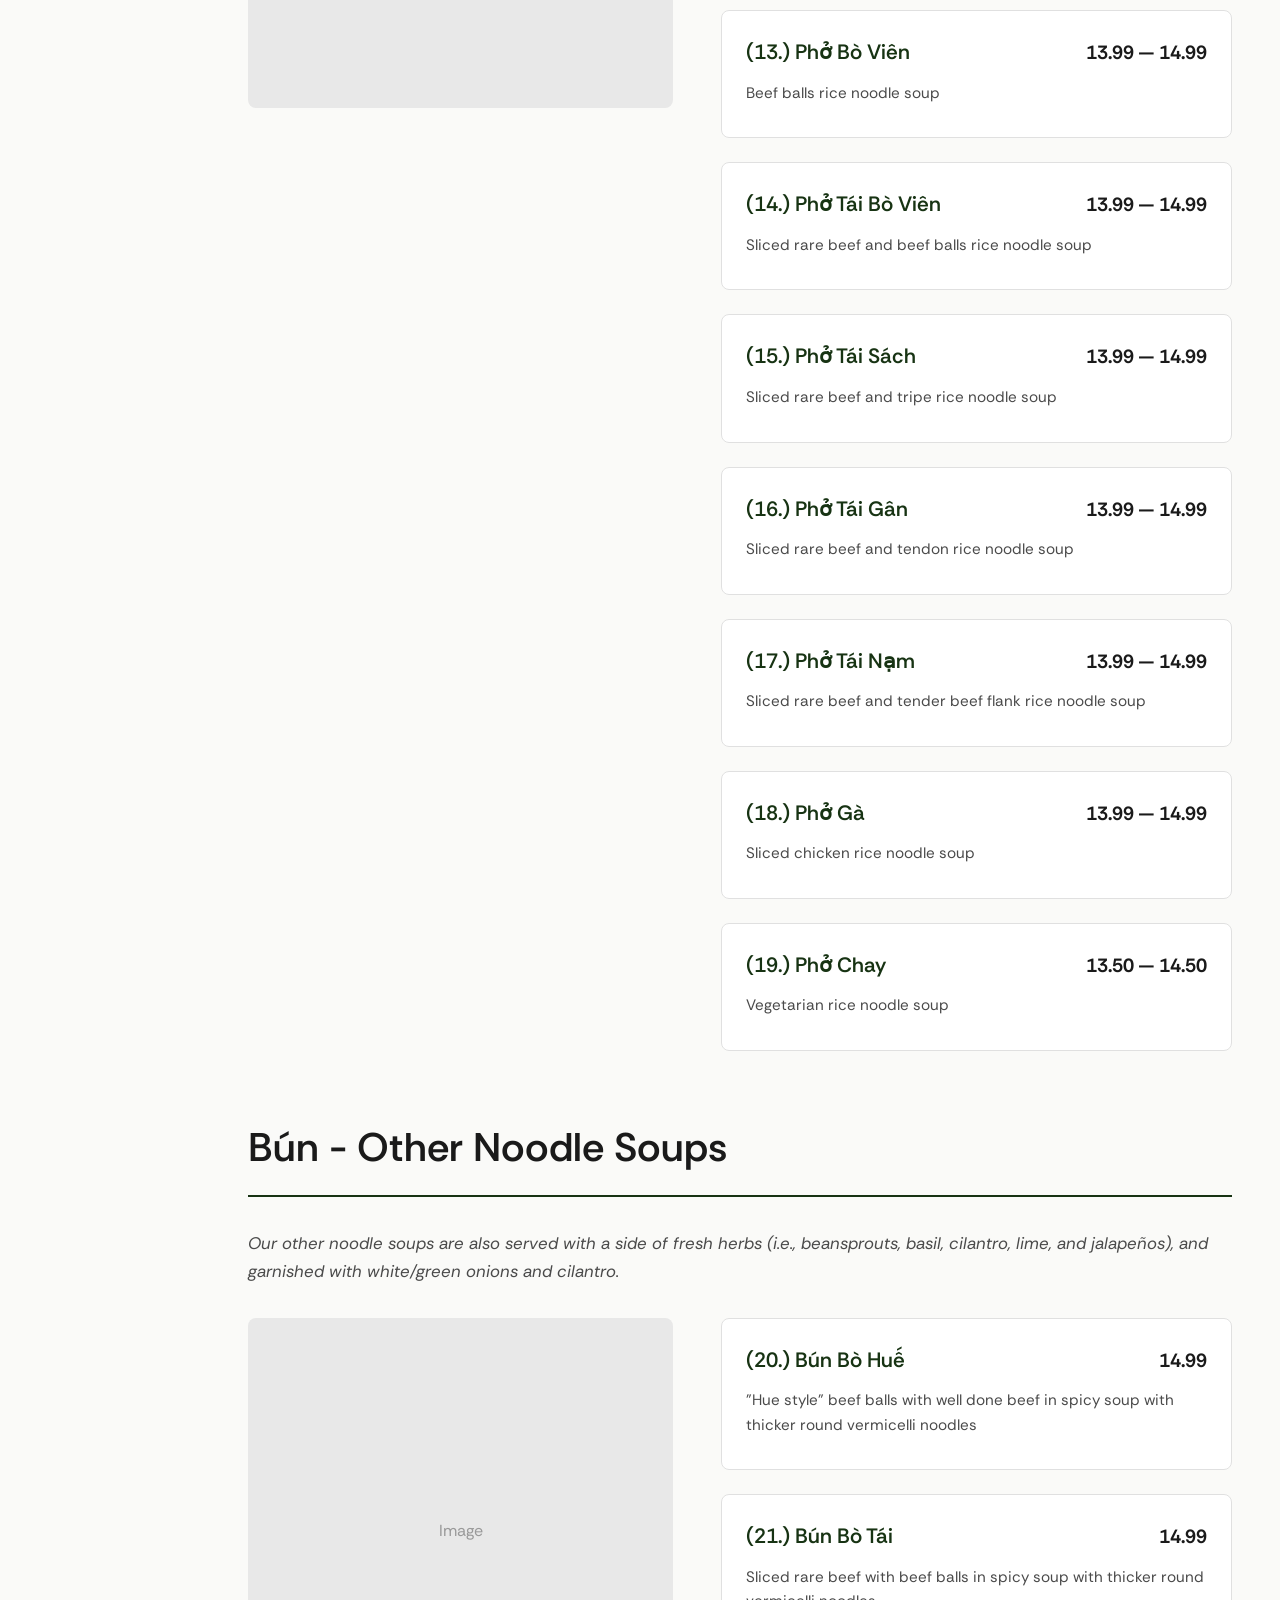
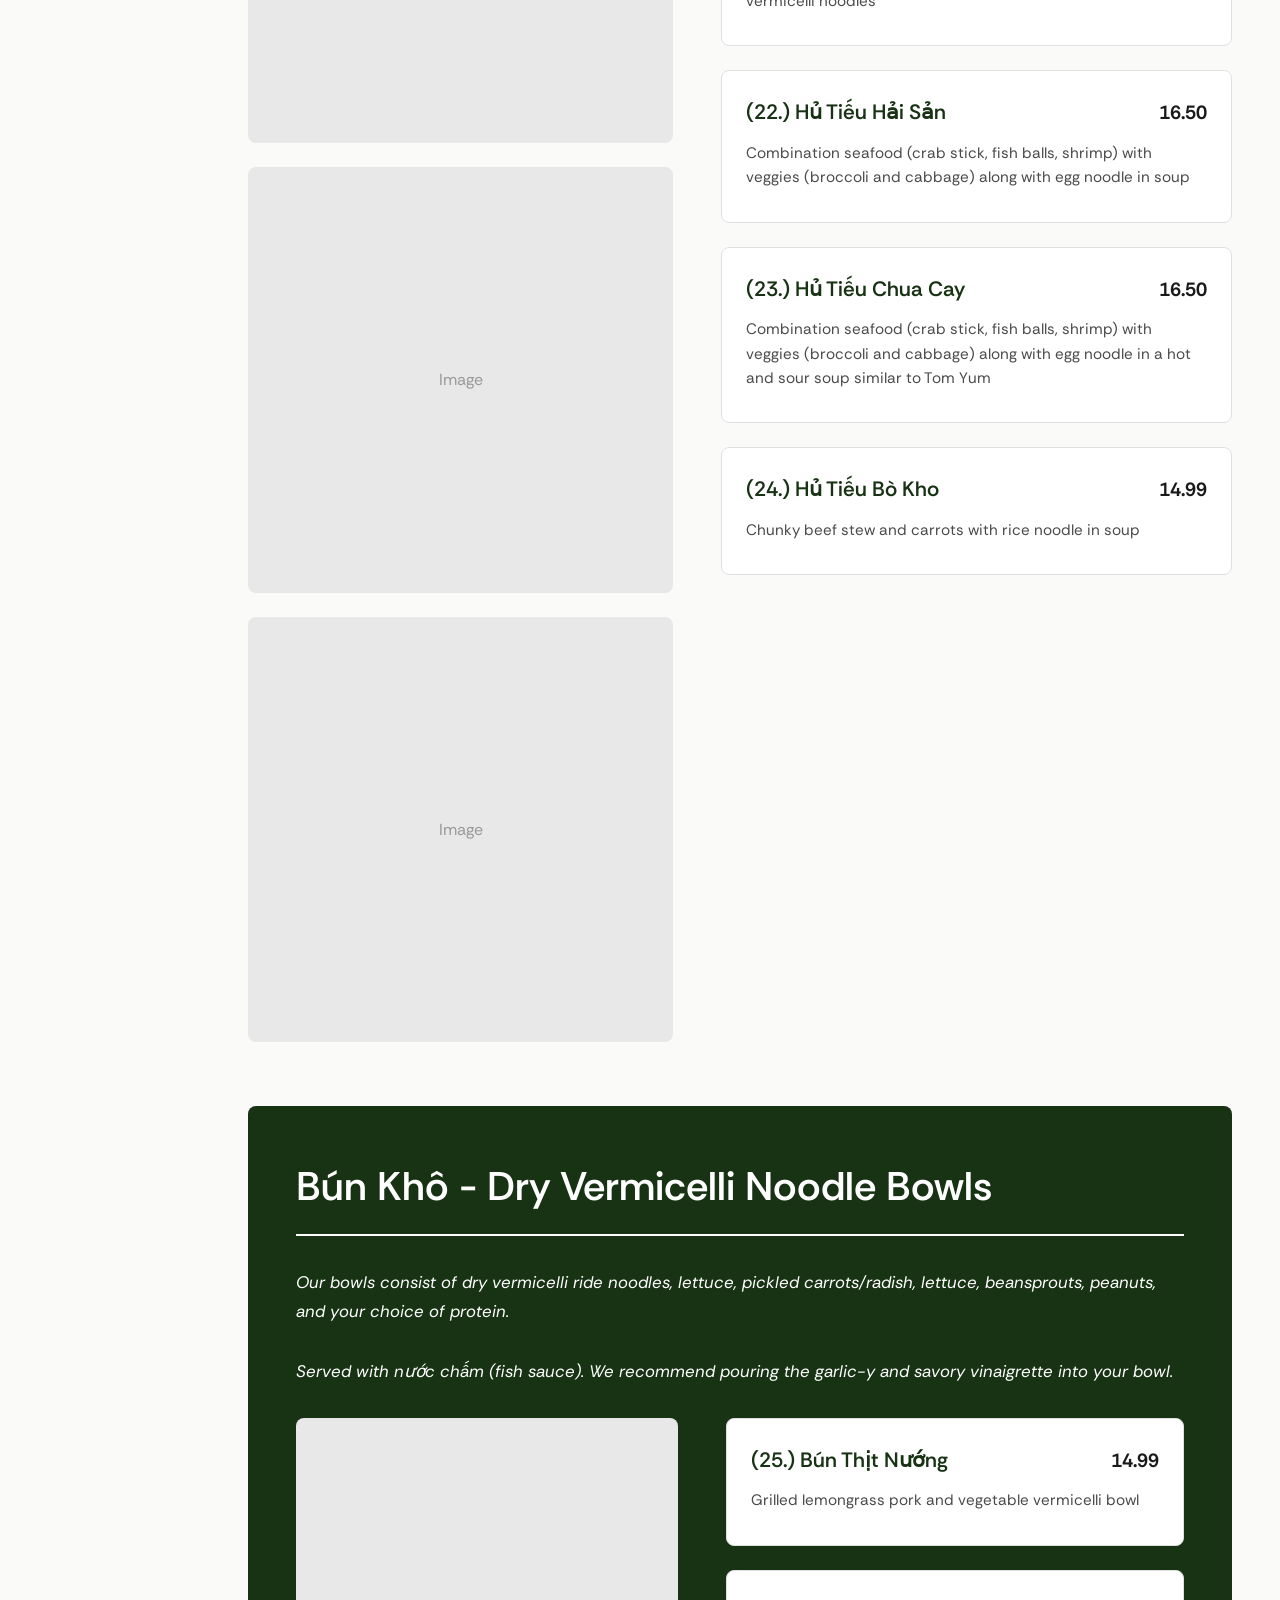
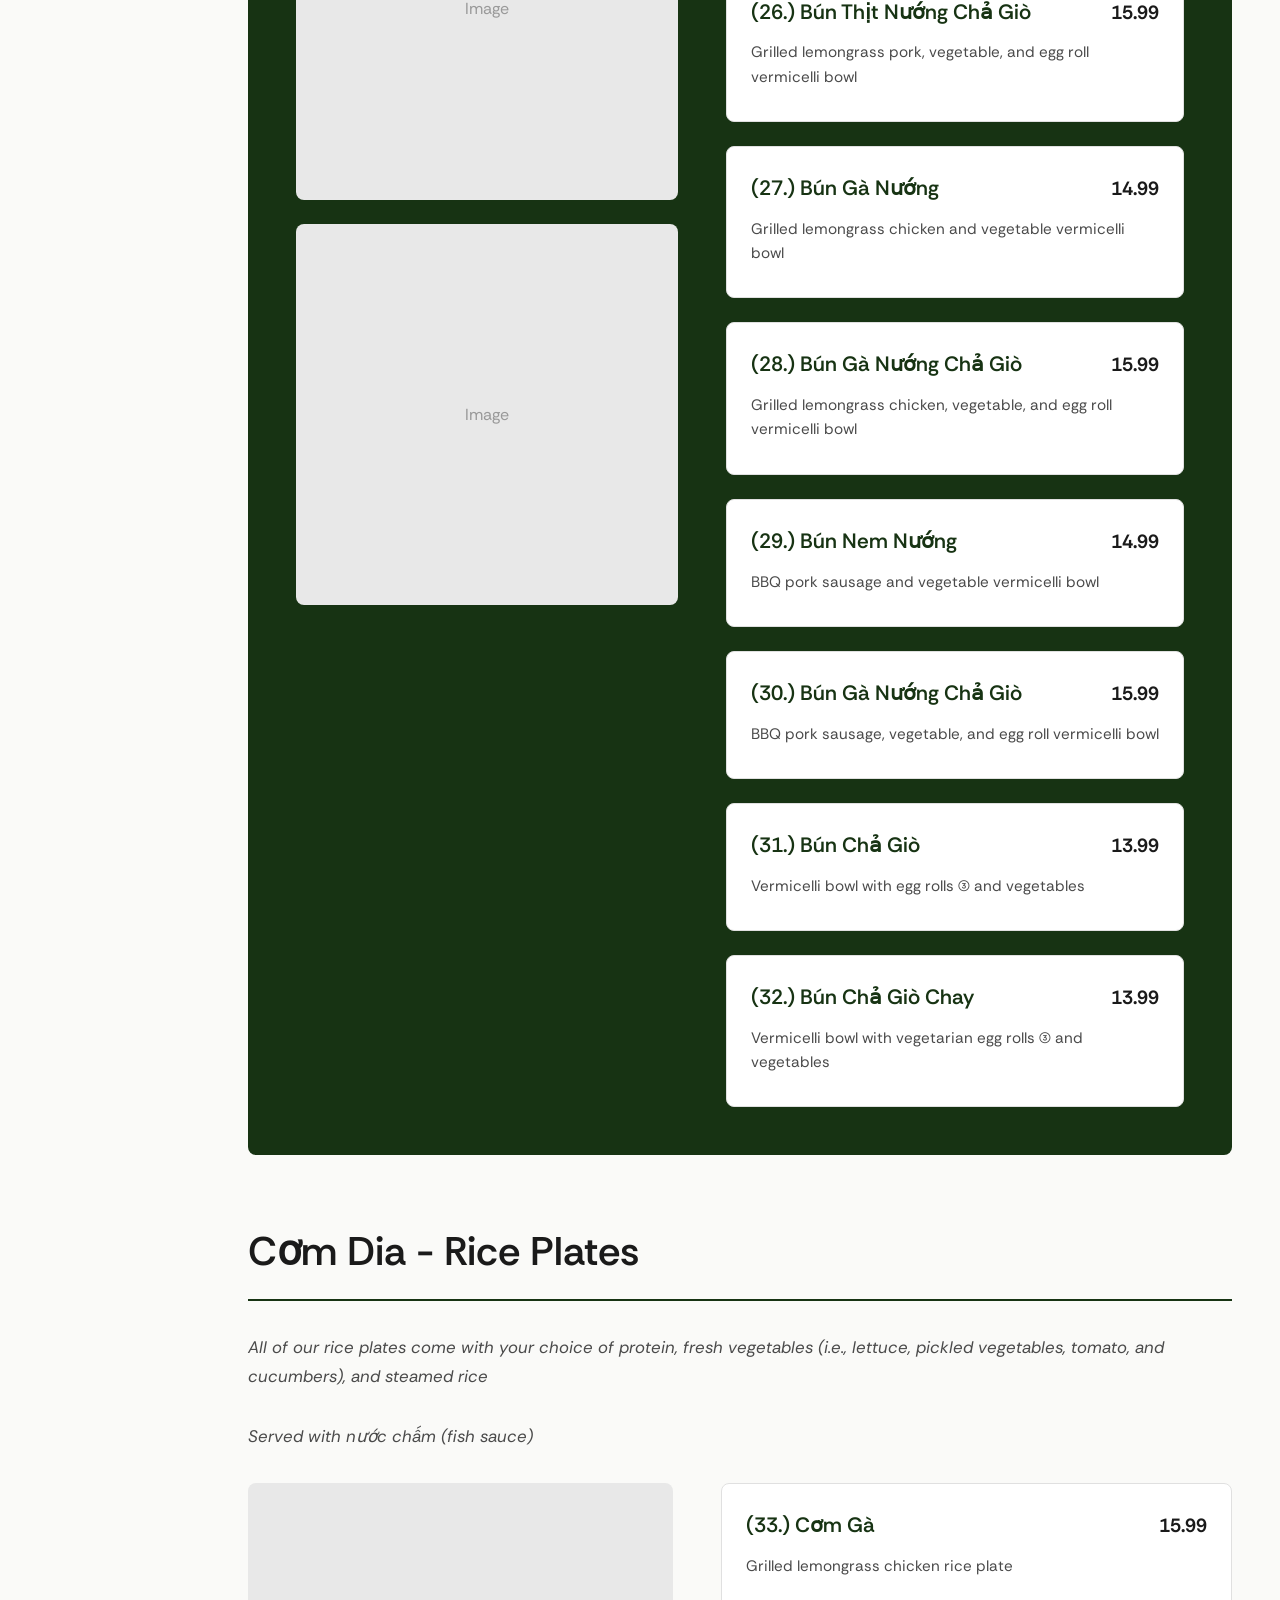
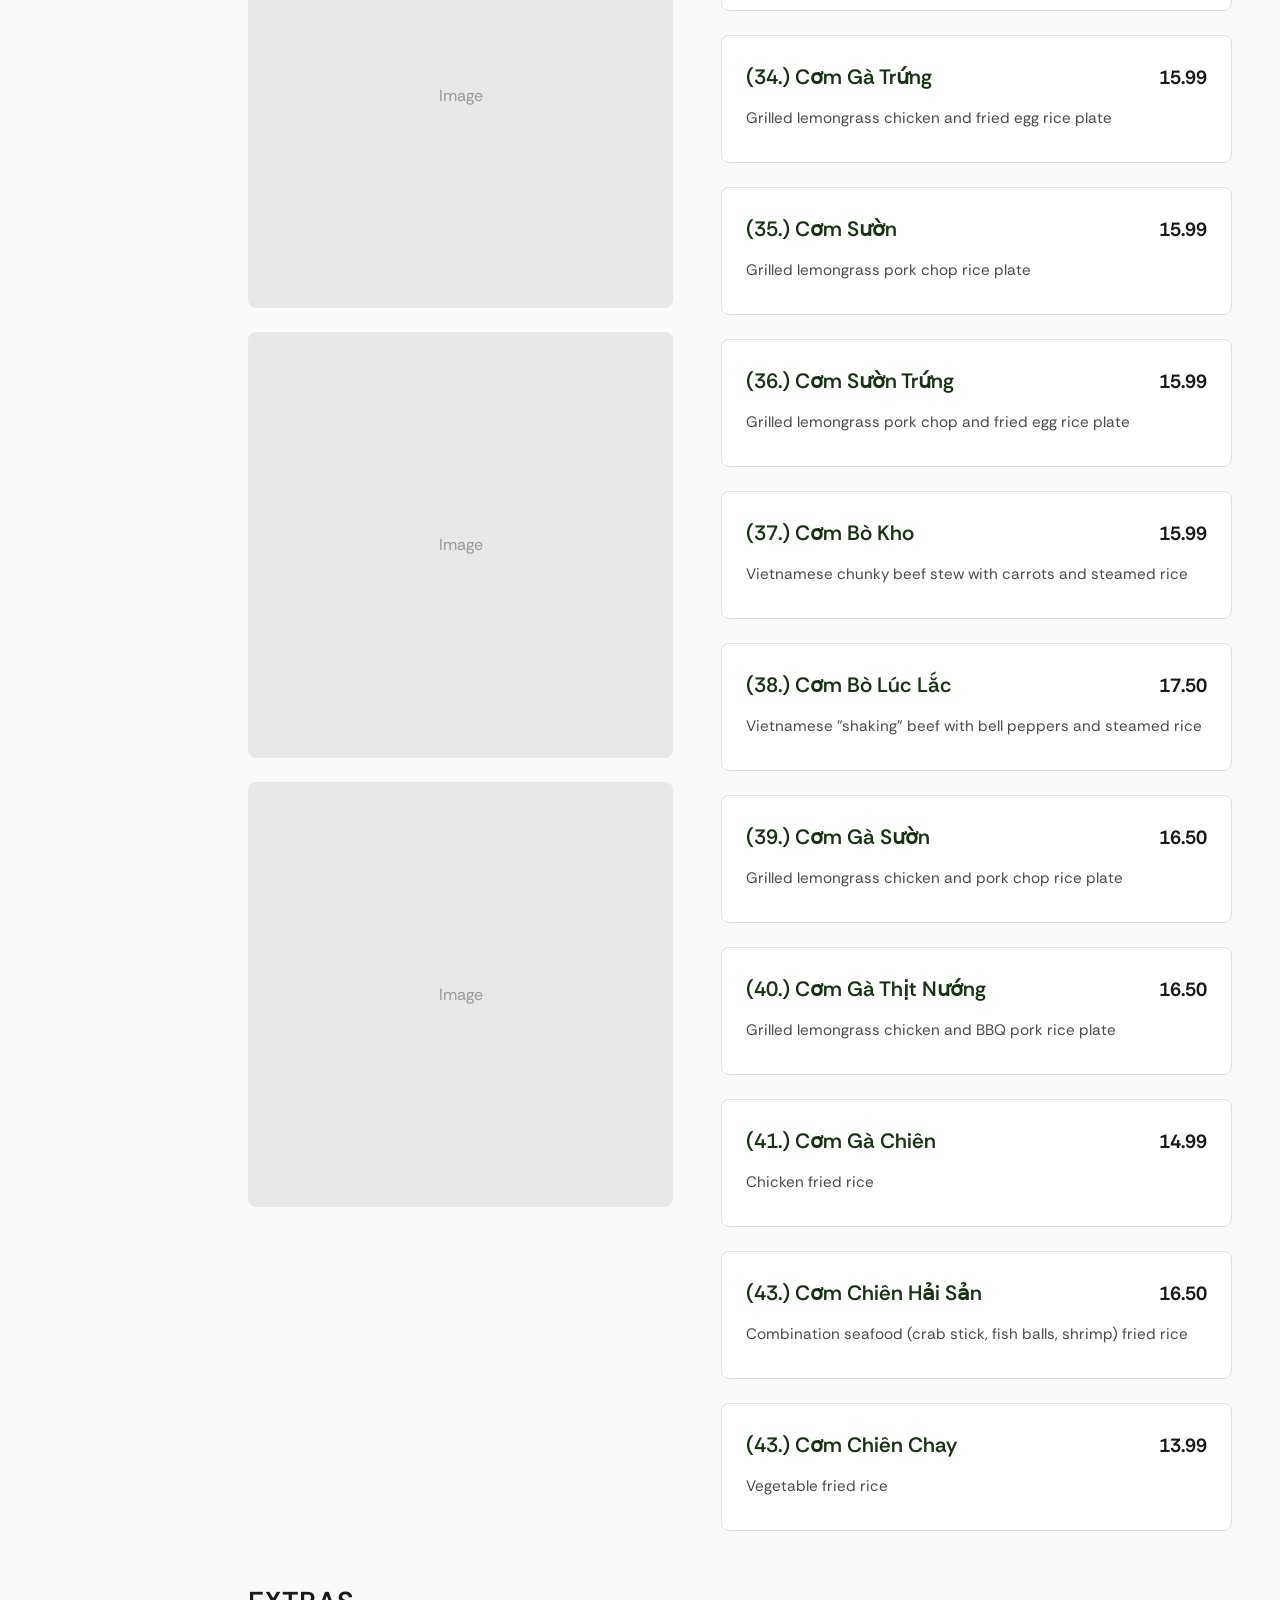
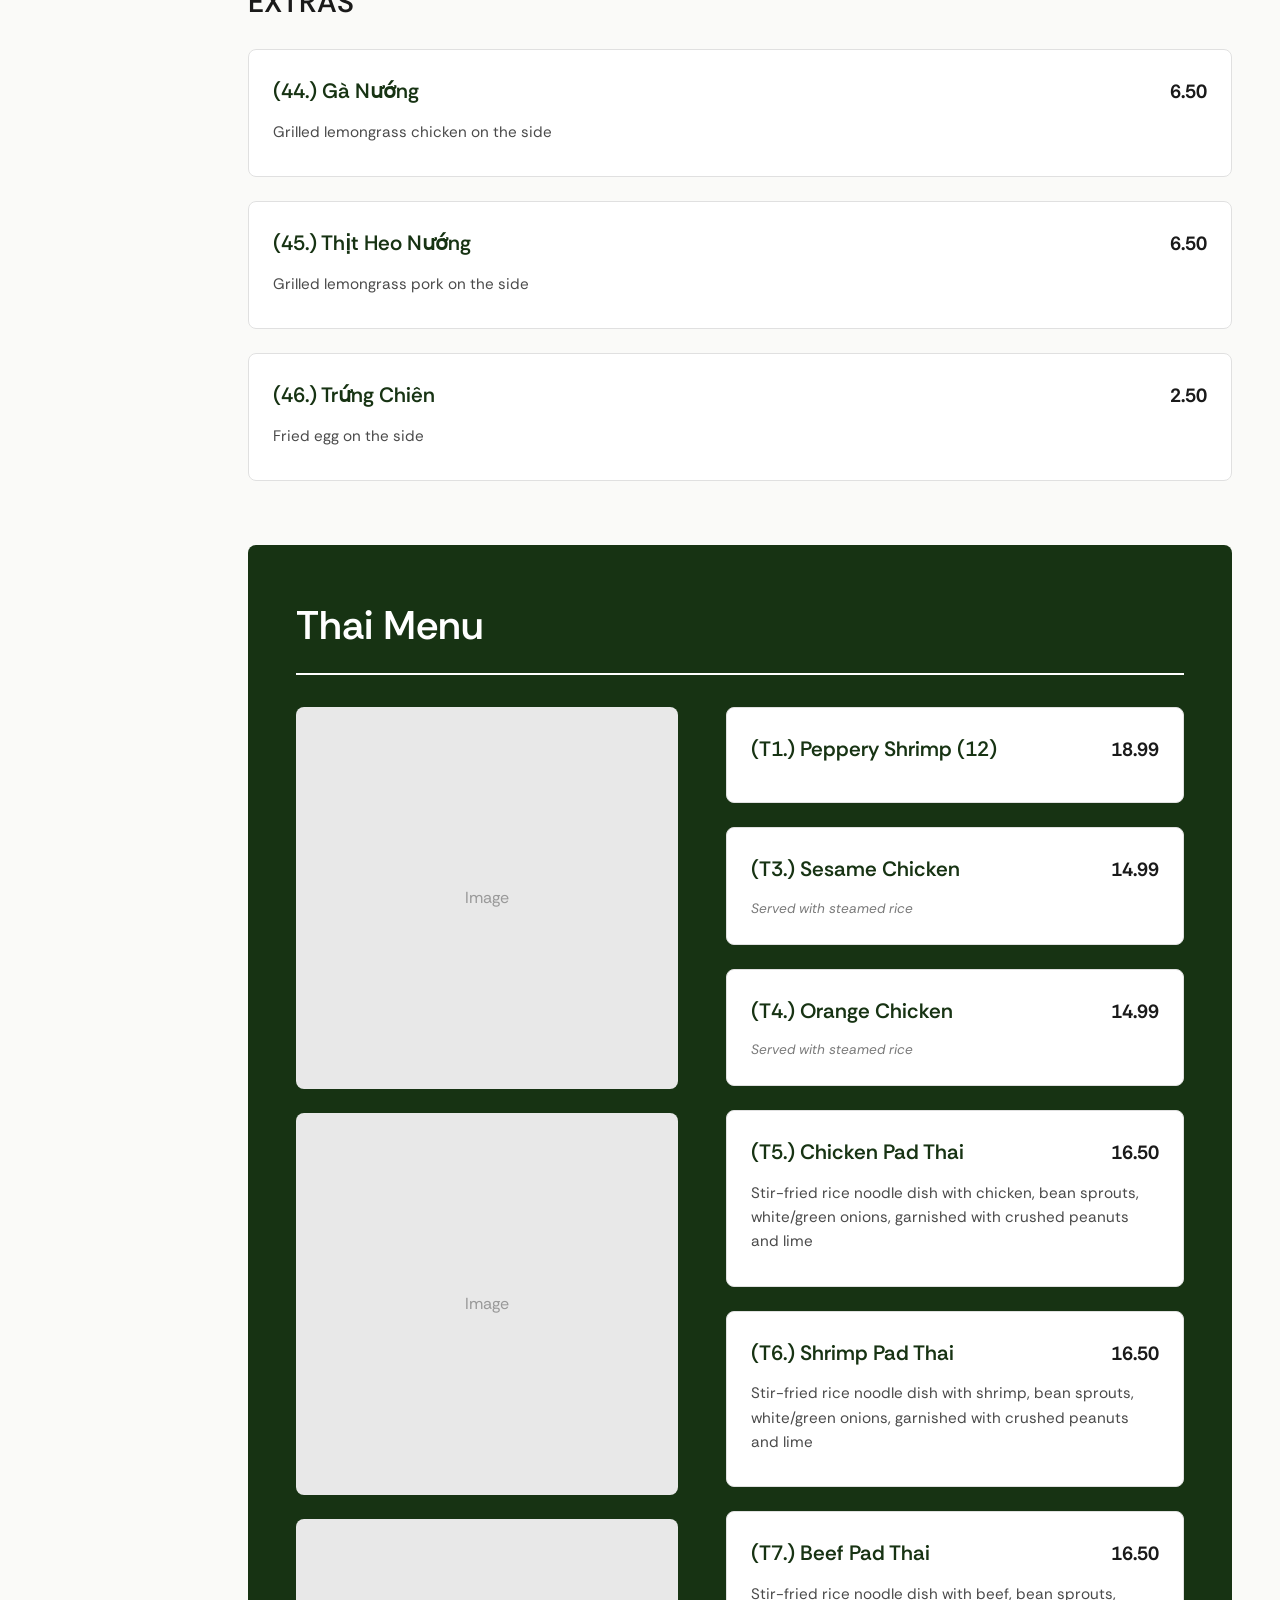
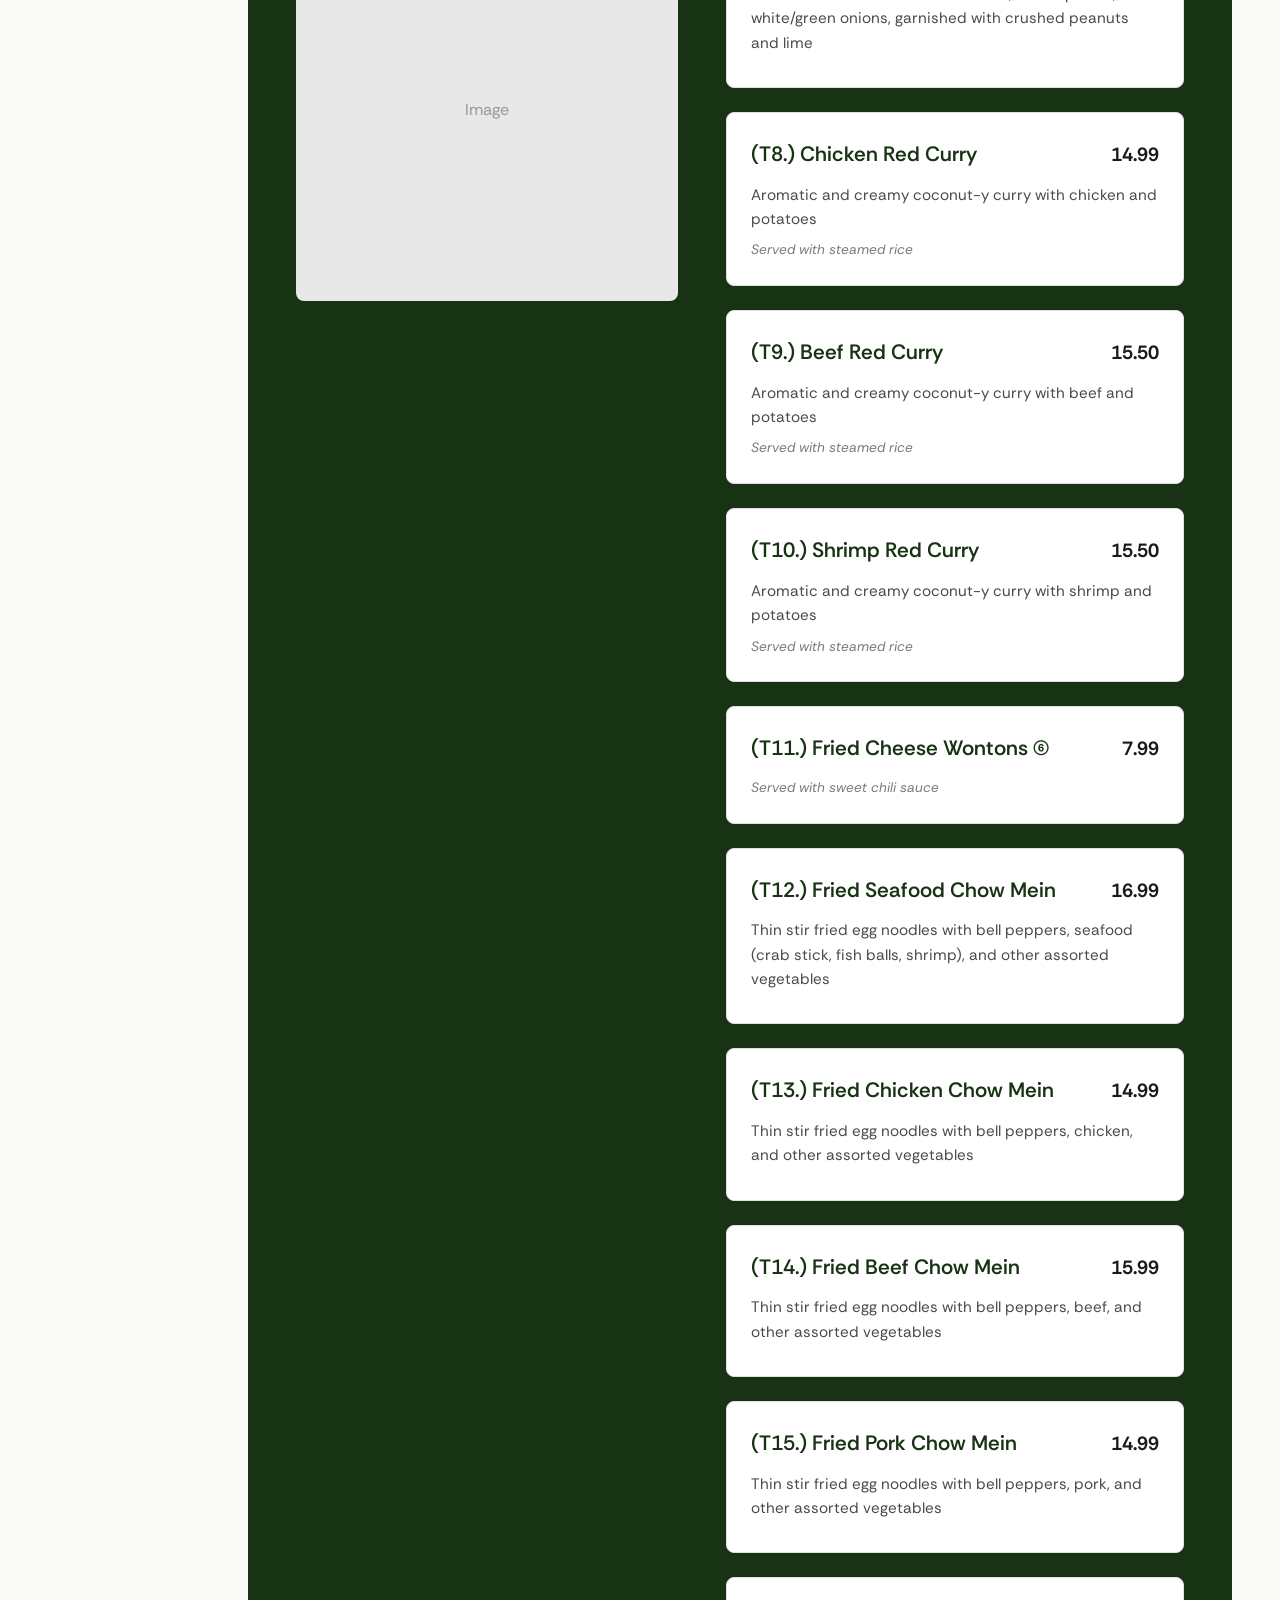
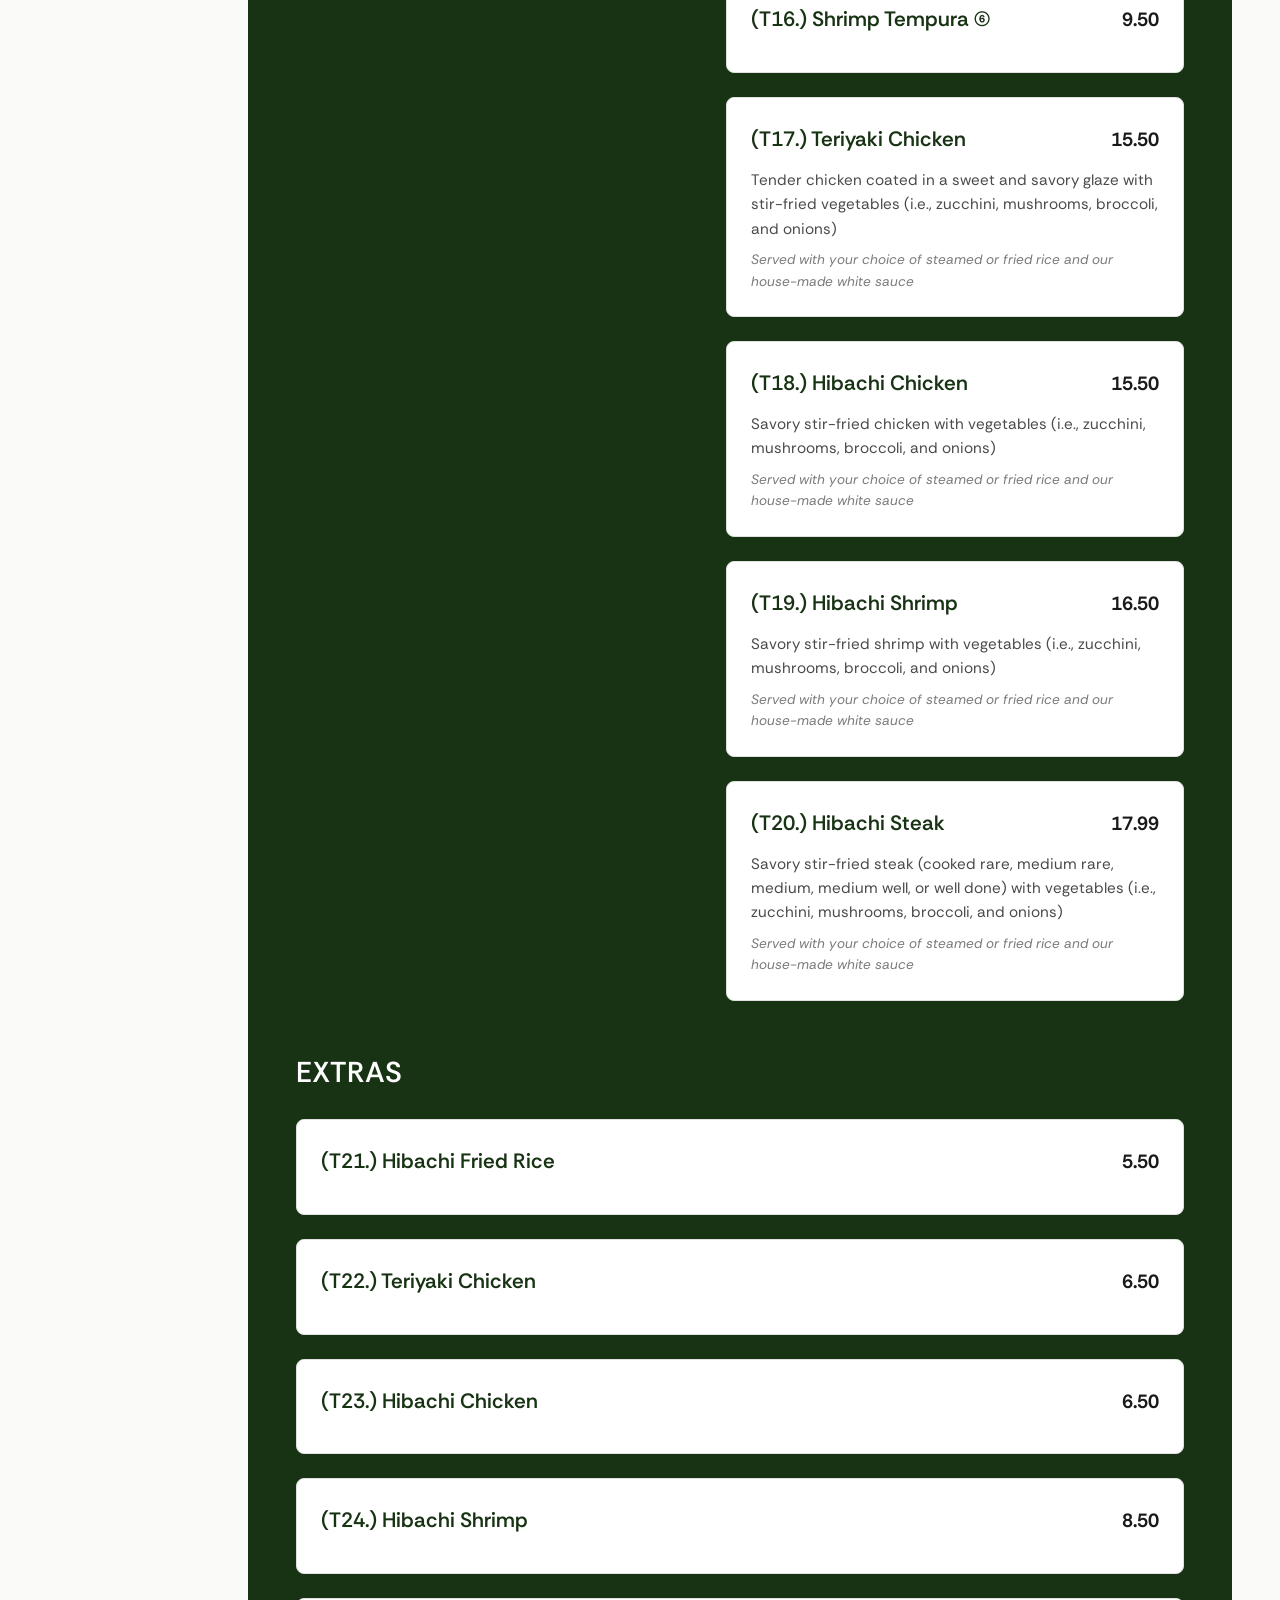
==== commit 990d0244: "adding menu, still need to fix styling and work on gallery, dietary options, faq, and contact page" ====
--- a/index.html
+++ b/index.html
@@ -6,8 +6,8 @@
     <title>Pho Viet - Authentic Vietnamese Cuisine</title>
     <link rel="preconnect" href="https://fonts.googleapis.com">
     <link rel="preconnect" href="https://fonts.gstatic.com" crossorigin>
-    <link href="https://fonts.googleapis.com/css2?family=Crimson+Text:wght@400;600;700&family=Lato:wght@300;400;700&family=Rethink+Sans:wght@400;500;600;700&display=swap" rel="stylesheet">
-    <link rel="stylesheet" href="styles.css?v=3">
+    <link href="https://fonts.googleapis.com/css2?family=Rethink+Sans:wght@400;500;600;700&display=swap" rel="stylesheet">
+    <link rel="stylesheet" href="styles.css">
 </head>
 <body>
     <!-- Fixed Sidebar Navigation -->
@@ -108,7 +108,7 @@
                     </div>
 
                     <div class="review-cta">
-                        <a href="#" class="review-button">Leave us a review →</a>
+                        <a href="https://search.google.com/local/writereview?placeid=ChIJ5R9pVc6_okgR6n9UxgGqVKI" target="_blank" rel="noopener noreferrer" class="review-button">Leave us a review ➡</a>
                     </div>
                 </div>
             </div>
@@ -121,61 +121,811 @@
                     <h1 class="section-title"><span class="section-number">02</span> Menu</h1>
                 </div>
 
+                <!-- Khai Vị - Appetizers -->
                 <div class="menu-category">
                     <h2 class="category-title">Khai Vị - Appetizers</h2>
                     
-                    <div class="menu-grid">
+                    <div class="menu-content">
+                        <div class="menu-images">
+                            <div class="menu-image-placeholder">Image</div>
+                            <div class="menu-image-placeholder">Image</div>
+                            <div class="menu-image-placeholder">Image</div>
+                            <div class="menu-image-placeholder">Image</div>
+                        </div>
+
+                        <div class="menu-items-list">
+                            <div class="menu-item">
+                                <div class="menu-item-header">
+                                    <h3 class="item-name">(1.) Gỏi Cuốn</h3>
+                                    <span class="item-price">5.99</span>
+                                </div>
+                                <p class="item-description">Fresh shrimp and chả (Vietnamese pork) spring rolls with vermicelli noodles, pickled radish/carrots, and lettuce (2)</p>
+                                <p class="item-note">Served with our house-made peanut sauce</p>
+                            </div>
+
+                            <div class="menu-item">
+                                <div class="menu-item-header">
+                                    <h3 class="item-name">(2.) Gỏi Cuốn Gà</h3>
+                                    <span class="item-price">5.99</span>
+                                </div>
+                                <p class="item-description">Fresh lemongrass chicken spring rolls with vermicelli noodles, pickled radish/carrots, and lettuce (2)</p>
+                                <p class="item-note">Served with our house-made peanut sauce</p>
+                            </div>
+
+                            <div class="menu-item">
+                                <div class="menu-item-header">
+                                    <h3 class="item-name">(3.) Gỏi Cuốn Heo</h3>
+                                    <span class="item-price">5.99</span>
+                                </div>
+                                <p class="item-description">Fresh lemongrass pork spring rolls with vermicelli noodles, pickled radish/carrots, and lettuce (2)</p>
+                                <p class="item-note">Served with our house-made peanut sauce</p>
+                            </div>
+
+                            <div class="menu-item">
+                                <div class="menu-item-header">
+                                    <h3 class="item-name">(4.) Gỏi Cuốn Chay</h3>
+                                    <span class="item-price">4.99</span>
+                                </div>
+                                <p class="item-description">Fresh vegetarian spring rolls with vermicelli noodles, pickled radish/carrots, and lettuce (2)</p>
+                                <p class="item-note">Served with our house-made peanut sauce</p>
+                            </div>
+
+                            <div class="menu-item">
+                                <div class="menu-item-header">
+                                    <h3 class="item-name">(5.) Chả Giò</h3>
+                                    <span class="item-price">6.99</span>
+                                </div>
+                                <p class="item-description">Fried pork and vegetable egg rolls (3)</p>
+                                <p class="item-note">Served with nước chấm (fish sauce)</p>
+                            </div>
+
+                            <div class="menu-item">
+                                <div class="menu-item-header">
+                                    <h3 class="item-name">(6.) Chả Giò Chay</h3>
+                                    <span class="item-price">6.99</span>
+                                </div>
+                                <p class="item-description">Fried vegetarian egg rolls (3)</p>
+                                <p class="item-note">Served with nước chấm (fish sauce)</p>
+                            </div>
+
+                            <div class="menu-item">
+                                <div class="menu-item-header">
+                                    <h3 class="item-name">(7.) Cánh Gà Chiên</h3>
+                                    <span class="item-price">8.50</span>
+                                </div>
+                                <p class="item-description">Fried chicken wings (6)</p>
+                                <p class="item-note">Served with sweet chili sauce</p>
+                            </div>
+
+                            <div class="menu-item">
+                                <div class="menu-item-header">
+                                    <h3 class="item-name">(8.) Bánh Mì Gà</h3>
+                                    <span class="item-price">8.00</span>
+                                </div>
+                                <p class="item-description">Grilled lemongrass chicken Vietnamese sub with butter, pickled vegetables, cilantro, cucumber, and jalapeños</p>
+                            </div>
+
+                            <div class="menu-item">
+                                <div class="menu-item-header">
+                                    <h3 class="item-name">(9.) Bánh Mì Heo</h3>
+                                    <span class="item-price">8.00</span>
+                                </div>
+                                <p class="item-description">Grilled lemongrass pork Vietnamese sub with butter, pickled vegetables, cilantro, cucumber, and jalapeños</p>
+                            </div>
+
+                            <div class="menu-item">
+                                <div class="menu-item-header">
+                                    <h3 class="item-name">(10.) Tôm Chiên</h3>
+                                    <span class="item-price">8.00</span>
+                                </div>
+                                <p class="item-description">Fried shrimp egg rolls (6)</p>
+                                <p class="item-note">Served with sweet chili sauce</p>
+                            </div>
+                        </div>
+                    </div>
+                </div>
+
+                <!-- Phở - Beef Noodle Soup -->
+                <div class="menu-category">
+                    <h2 class="category-title">Phở - Beef Noodle Soup</h2>
+                    <p class="category-description">Our beef rice noodle soup, served with a side of fresh herbs (i.e., beansprouts, basil, cilantro, lime, and jalapeños), and garnished with white/green onions and cilantro.</p>
+                    
+                    <div class="menu-content">
+                        <div class="menu-images">
+                            <div class="menu-image-placeholder">Image</div>
+                        </div>
+
+                        <div class="menu-items-list">
+                            <div class="menu-item">
+                                <div class="menu-item-header">
+                                    <h3 class="item-name">(11.) Phở Đặc Biệt</h3>
+                                    <span class="item-price">14.99 — 15.99</span>
+                                </div>
+                                <p class="item-description">Special beef combination (rare beef, beef flank, tendon, tripe, and beef balls)</p>
+                            </div>
+
+                            <div class="menu-item">
+                                <div class="menu-item-header">
+                                    <h3 class="item-name">(12.) Phở Tái</h3>
+                                    <span class="item-price">13.99 — 14.99</span>
+                                </div>
+                                <p class="item-description">Sliced rare beef rice noodle soup</p>
+                            </div>
+
+                            <div class="menu-item">
+                                <div class="menu-item-header">
+                                    <h3 class="item-name">(13.) Phở Bò Viên</h3>
+                                    <span class="item-price">13.99 — 14.99</span>
+                                </div>
+                                <p class="item-description">Beef balls rice noodle soup</p>
+                            </div>
+
+                            <div class="menu-item">
+                                <div class="menu-item-header">
+                                    <h3 class="item-name">(14.) Phở Tái Bò Viên</h3>
+                                    <span class="item-price">13.99 — 14.99</span>
+                                </div>
+                                <p class="item-description">Sliced rare beef and beef balls rice noodle soup</p>
+                            </div>
+
+                            <div class="menu-item">
+                                <div class="menu-item-header">
+                                    <h3 class="item-name">(15.) Phở Tái Sách</h3>
+                                    <span class="item-price">13.99 — 14.99</span>
+                                </div>
+                                <p class="item-description">Sliced rare beef and tripe rice noodle soup</p>
+                            </div>
+
+                            <div class="menu-item">
+                                <div class="menu-item-header">
+                                    <h3 class="item-name">(16.) Phở Tái Gân</h3>
+                                    <span class="item-price">13.99 — 14.99</span>
+                                </div>
+                                <p class="item-description">Sliced rare beef and tendon rice noodle soup</p>
+                            </div>
+
+                            <div class="menu-item">
+                                <div class="menu-item-header">
+                                    <h3 class="item-name">(17.) Phở Tái Nạm</h3>
+                                    <span class="item-price">13.99 — 14.99</span>
+                                </div>
+                                <p class="item-description">Sliced rare beef and tender beef flank rice noodle soup</p>
+                            </div>
+
+                            <div class="menu-item">
+                                <div class="menu-item-header">
+                                    <h3 class="item-name">(18.) Phở Gà</h3>
+                                    <span class="item-price">13.99 — 14.99</span>
+                                </div>
+                                <p class="item-description">Sliced chicken rice noodle soup</p>
+                            </div>
+
+                            <div class="menu-item">
+                                <div class="menu-item-header">
+                                    <h3 class="item-name">(19.) Phở Chay</h3>
+                                    <span class="item-price">13.50 — 14.50</span>
+                                </div>
+                                <p class="item-description">Vegetarian rice noodle soup</p>
+                            </div>
+                        </div>
+                    </div>
+                </div>
+
+                <!-- Bún - Other Noodle Soups -->
+                <div class="menu-category">
+                    <h2 class="category-title">Bún - Other Noodle Soups</h2>
+                    <p class="category-description">Our other noodle soups are also served with a side of fresh herbs (i.e., beansprouts, basil, cilantro, lime, and jalapeños), and garnished with white/green onions and cilantro.</p>
+                    
+                    <div class="menu-content">
+                        <div class="menu-images">
+                            <div class="menu-image-placeholder">Image</div>
+                            <div class="menu-image-placeholder">Image</div>
+                            <div class="menu-image-placeholder">Image</div>
+                        </div>
+
+                        <div class="menu-items-list">
+                            <div class="menu-item">
+                                <div class="menu-item-header">
+                                    <h3 class="item-name">(20.) Bún Bò Huế</h3>
+                                    <span class="item-price">14.99</span>
+                                </div>
+                                <p class="item-description">"Hue style" beef balls with well done beef in spicy soup with thicker round vermicelli noodles</p>
+                            </div>
+
+                            <div class="menu-item">
+                                <div class="menu-item-header">
+                                    <h3 class="item-name">(21.) Bún Bò Tái</h3>
+                                    <span class="item-price">14.99</span>
+                                </div>
+                                <p class="item-description">Sliced rare beef with beef balls in spicy soup with thicker round vermicelli noodles</p>
+                            </div>
+
+                            <div class="menu-item">
+                                <div class="menu-item-header">
+                                    <h3 class="item-name">(22.) Hủ Tiếu Hải Sản</h3>
+                                    <span class="item-price">16.50</span>
+                                </div>
+                                <p class="item-description">Combination seafood (crab stick, fish balls, shrimp) with veggies (broccoli and cabbage) along with egg noodle in soup</p>
+                            </div>
+
+                            <div class="menu-item">
+                                <div class="menu-item-header">
+                                    <h3 class="item-name">(23.) Hủ Tiếu Chua Cay</h3>
+                                    <span class="item-price">16.50</span>
+                                </div>
+                                <p class="item-description">Combination seafood (crab stick, fish balls, shrimp) with veggies (broccoli and cabbage) along with egg noodle in a hot and sour soup similar to Tom Yum</p>
+                            </div>
+
+                            <div class="menu-item">
+                                <div class="menu-item-header">
+                                    <h3 class="item-name">(24.) Hủ Tiếu Bò Kho</h3>
+                                    <span class="item-price">14.99</span>
+                                </div>
+                                <p class="item-description">Chunky beef stew and carrots with rice noodle in soup</p>
+                            </div>
+                        </div>
+                    </div>
+                </div>
+
+                <!-- Bún Khô - Dry Vermicelli Noodle Bowls -->
+                <div class="menu-category" style="background: var(--primary-green); padding: 3rem; border-radius: 8px; color: white;">
+                    <h2 class="category-title" style="color: white; border-bottom-color: white;">Bún Khô - Dry Vermicelli Noodle Bowls</h2>
+                    <p class="category-description" style="color: white;">Our bowls consist of dry vermicelli ride noodles, lettuce, pickled carrots/radish, lettuce, beansprouts, peanuts, and your choice of protein.</p>
+                    <p class="category-description" style="color: white;">Served with nước chấm (fish sauce). We recommend pouring the garlic-y and savory vinaigrette into your bowl.</p>
+                    
+                    <div class="menu-content">
+                        <div class="menu-images">
+                            <div class="menu-image-placeholder">Image</div>
+                            <div class="menu-image-placeholder">Image</div>
+                        </div>
+
+                        <div class="menu-items-list">
+                            <div class="menu-item">
+                                <div class="menu-item-header">
+                                    <h3 class="item-name">(25.) Bún Thịt Nướng</h3>
+                                    <span class="item-price">14.99</span>
+                                </div>
+                                <p class="item-description">Grilled lemongrass pork and vegetable vermicelli bowl</p>
+                            </div>
+
+                            <div class="menu-item">
+                                <div class="menu-item-header">
+                                    <h3 class="item-name">(26.) Bún Thịt Nướng Chả Giò</h3>
+                                    <span class="item-price">15.99</span>
+                                </div>
+                                <p class="item-description">Grilled lemongrass pork, vegetable, and egg roll vermicelli bowl</p>
+                            </div>
+
+                            <div class="menu-item">
+                                <div class="menu-item-header">
+                                    <h3 class="item-name">(27.) Bún Gà Nướng</h3>
+                                    <span class="item-price">14.99</span>
+                                </div>
+                                <p class="item-description">Grilled lemongrass chicken and vegetable vermicelli bowl</p>
+                            </div>
+
+                            <div class="menu-item">
+                                <div class="menu-item-header">
+                                    <h3 class="item-name">(28.) Bún Gà Nướng Chả Giò</h3>
+                                    <span class="item-price">15.99</span>
+                                </div>
+                                <p class="item-description">Grilled lemongrass chicken, vegetable, and egg roll vermicelli bowl</p>
+                            </div>
+
+                            <div class="menu-item">
+                                <div class="menu-item-header">
+                                    <h3 class="item-name">(29.) Bún Nem Nướng</h3>
+                                    <span class="item-price">14.99</span>
+                                </div>
+                                <p class="item-description">BBQ pork sausage and vegetable vermicelli bowl</p>
+                            </div>
+
+                            <div class="menu-item">
+                                <div class="menu-item-header">
+                                    <h3 class="item-name">(30.) Bún Gà Nướng Chả Giò</h3>
+                                    <span class="item-price">15.99</span>
+                                </div>
+                                <p class="item-description">BBQ pork sausage, vegetable, and egg roll vermicelli bowl</p>
+                            </div>
+
+                            <div class="menu-item">
+                                <div class="menu-item-header">
+                                    <h3 class="item-name">(31.) Bún Chả Giò</h3>
+                                    <span class="item-price">13.99</span>
+                                </div>
+                                <p class="item-description">Vermicelli bowl with egg rolls (3) and vegetables</p>
+                            </div>
+
+                            <div class="menu-item">
+                                <div class="menu-item-header">
+                                    <h3 class="item-name">(32.) Bún Chả Giò Chay</h3>
+                                    <span class="item-price">13.99</span>
+                                </div>
+                                <p class="item-description">Vermicelli bowl with vegetarian egg rolls (3) and vegetables</p>
+                            </div>
+                        </div>
+                    </div>
+                </div>
+
+                <!-- Cơm Dia - Rice Plates -->
+                <div class="menu-category">
+                    <h2 class="category-title">Cơm Dia - Rice Plates</h2>
+                    <p class="category-description">All of our rice plates come with your choice of protein, fresh vegetables (i.e., lettuce, pickled vegetables, tomato, and cucumbers), and steamed rice</p>
+                    <p class="category-description">Served with nước chấm (fish sauce)</p>
+                    
+                    <div class="menu-content">
+                        <div class="menu-images">
+                            <div class="menu-image-placeholder">Image</div>
+                            <div class="menu-image-placeholder">Image</div>
+                            <div class="menu-image-placeholder">Image</div>
+                        </div>
+
+                        <div class="menu-items-list">
+                            <div class="menu-item">
+                                <div class="menu-item-header">
+                                    <h3 class="item-name">(33.) Cơm Gà</h3>
+                                    <span class="item-price">15.99</span>
+                                </div>
+                                <p class="item-description">Grilled lemongrass chicken rice plate</p>
+                            </div>
+
+                            <div class="menu-item">
+                                <div class="menu-item-header">
+                                    <h3 class="item-name">(34.) Cơm Gà Trứng</h3>
+                                    <span class="item-price">15.99</span>
+                                </div>
+                                <p class="item-description">Grilled lemongrass chicken and fried egg rice plate</p>
+                            </div>
+
+                            <div class="menu-item">
+                                <div class="menu-item-header">
+                                    <h3 class="item-name">(35.) Cơm Sườn</h3>
+                                    <span class="item-price">15.99</span>
+                                </div>
+                                <p class="item-description">Grilled lemongrass pork chop rice plate</p>
+                            </div>
+
+                            <div class="menu-item">
+                                <div class="menu-item-header">
+                                    <h3 class="item-name">(36.) Cơm Sườn Trứng</h3>
+                                    <span class="item-price">15.99</span>
+                                </div>
+                                <p class="item-description">Grilled lemongrass pork chop and fried egg rice plate</p>
+                            </div>
+
+                            <div class="menu-item">
+                                <div class="menu-item-header">
+                                    <h3 class="item-name">(37.) Cơm Bò Kho</h3>
+                                    <span class="item-price">15.99</span>
+                                </div>
+                                <p class="item-description">Vietnamese chunky beef stew with carrots and steamed rice</p>
+                            </div>
+
+                            <div class="menu-item">
+                                <div class="menu-item-header">
+                                    <h3 class="item-name">(38.) Cơm Bò Lúc Lắc</h3>
+                                    <span class="item-price">17.50</span>
+                                </div>
+                                <p class="item-description">Vietnamese "shaking" beef with bell peppers and steamed rice</p>
+                            </div>
+
+                            <div class="menu-item">
+                                <div class="menu-item-header">
+                                    <h3 class="item-name">(39.) Cơm Gà Sườn</h3>
+                                    <span class="item-price">16.50</span>
+                                </div>
+                                <p class="item-description">Grilled lemongrass chicken and pork chop rice plate</p>
+                            </div>
+
+                            <div class="menu-item">
+                                <div class="menu-item-header">
+                                    <h3 class="item-name">(40.) Cơm Gà Thịt Nướng</h3>
+                                    <span class="item-price">16.50</span>
+                                </div>
+                                <p class="item-description">Grilled lemongrass chicken and BBQ pork rice plate</p>
+                            </div>
+
+                            <div class="menu-item">
+                                <div class="menu-item-header">
+                                    <h3 class="item-name">(41.) Cơm Gà Chiên</h3>
+                                    <span class="item-price">14.99</span>
+                                </div>
+                                <p class="item-description">Chicken fried rice</p>
+                            </div>
+
+                            <div class="menu-item">
+                                <div class="menu-item-header">
+                                    <h3 class="item-name">(43.) Cơm Chiên Hải Sản</h3>
+                                    <span class="item-price">16.50</span>
+                                </div>
+                                <p class="item-description">Combination seafood (crab stick, fish balls, shrimp) fried rice</p>
+                            </div>
+
+                            <div class="menu-item">
+                                <div class="menu-item-header">
+                                    <h3 class="item-name">(43.) Cơm Chiên Chay</h3>
+                                    <span class="item-price">13.99</span>
+                                </div>
+                                <p class="item-description">Vegetable fried rice</p>
+                            </div>
+                        </div>
+                    </div>
+
+                    <h3 style="font-size: 1.8rem; font-weight: 600; color: var(--text-dark); margin: 3rem 0 1.5rem 0;">EXTRAS</h3>
+                    <div class="menu-items-list">
                         <div class="menu-item">
                             <div class="menu-item-header">
-                                <h3 class="item-name">(1.) Gỏi Cuốn</h3>
-                                <span class="item-price">5.99</span>
-                            </div>
-                            <p class="item-description">Fresh shrimp and chả (Vietnamese pork) spring rolls with vermicelli noodles, pickled radish/carrots, and lettuce (2)</p>
-                            <p class="item-note">Served with our house-made peanut sauce</p>
+                                <h3 class="item-name">(44.) Gà Nướng</h3>
+                                <span class="item-price">6.50</span>
+                            </div>
+                            <p class="item-description">Grilled lemongrass chicken on the side</p>
                         </div>
 
                         <div class="menu-item">
                             <div class="menu-item-header">
-                                <h3 class="item-name">(2.) Gỏi Cuốn Gà</h3>
-                                <span class="item-price">5.99</span>
-                            </div>
-                            <p class="item-description">Fresh lemongrass chicken spring rolls with vermicelli noodles, pickled radish/carrots, and lettuce (2)</p>
-                            <p class="item-note">Served with our house-made peanut sauce</p>
+                                <h3 class="item-name">(45.) Thịt Heo Nướng</h3>
+                                <span class="item-price">6.50</span>
+                            </div>
+                            <p class="item-description">Grilled lemongrass pork on the side</p>
                         </div>
 
                         <div class="menu-item">
                             <div class="menu-item-header">
-                                <h3 class="item-name">(3.) Gỏi Cuốn Heo</h3>
-                                <span class="item-price">5.99</span>
-                            </div>
-                            <p class="item-description">Fresh lemongrass pork spring rolls with vermicelli noodles, pickled radish/carrots, and lettuce (2)</p>
-                            <p class="item-note">Served with our house-made peanut sauce</p>
-                        </div>
-
+                                <h3 class="item-name">(46.) Trứng Chiên</h3>
+                                <span class="item-price">2.50</span>
+                            </div>
+                            <p class="item-description">Fried egg on the side</p>
+                        </div>
+                    </div>
+                </div>
+
+                <!-- Thai Menu -->
+                <div class="menu-category" style="background: var(--primary-green); padding: 3rem; border-radius: 8px; color: white;">
+                    <h2 class="category-title" style="color: white; border-bottom-color: white;">Thai Menu</h2>
+                    
+                    <div class="menu-content">
+                        <div class="menu-images">
+                            <div class="menu-image-placeholder">Image</div>
+                            <div class="menu-image-placeholder">Image</div>
+                            <div class="menu-image-placeholder">Image</div>
+                        </div>
+
+                        <div class="menu-items-list">
+                            <div class="menu-item">
+                                <div class="menu-item-header">
+                                    <h3 class="item-name">(T1.) Peppery Shrimp (12)</h3>
+                                    <span class="item-price">18.99</span>
+                                </div>
+                            </div>
+
+                            <div class="menu-item">
+                                <div class="menu-item-header">
+                                    <h3 class="item-name">(T3.) Sesame Chicken</h3>
+                                    <span class="item-price">14.99</span>
+                                </div>
+                                <p class="item-note">Served with steamed rice</p>
+                            </div>
+
+                            <div class="menu-item">
+                                <div class="menu-item-header">
+                                    <h3 class="item-name">(T4.) Orange Chicken</h3>
+                                    <span class="item-price">14.99</span>
+                                </div>
+                                <p class="item-note">Served with steamed rice</p>
+                            </div>
+
+                            <div class="menu-item">
+                                <div class="menu-item-header">
+                                    <h3 class="item-name">(T5.) Chicken Pad Thai</h3>
+                                    <span class="item-price">16.50</span>
+                                </div>
+                                <p class="item-description">Stir-fried rice noodle dish with chicken, bean sprouts, white/green onions, garnished with crushed peanuts and lime</p>
+                            </div>
+
+                            <div class="menu-item">
+                                <div class="menu-item-header">
+                                    <h3 class="item-name">(T6.) Shrimp Pad Thai</h3>
+                                    <span class="item-price">16.50</span>
+                                </div>
+                                <p class="item-description">Stir-fried rice noodle dish with shrimp, bean sprouts, white/green onions, garnished with crushed peanuts and lime</p>
+                            </div>
+
+                            <div class="menu-item">
+                                <div class="menu-item-header">
+                                    <h3 class="item-name">(T7.) Beef Pad Thai</h3>
+                                    <span class="item-price">16.50</span>
+                                </div>
+                                <p class="item-description">Stir-fried rice noodle dish with beef, bean sprouts, white/green onions, garnished with crushed peanuts and lime</p>
+                            </div>
+
+                            <div class="menu-item">
+                                <div class="menu-item-header">
+                                    <h3 class="item-name">(T8.) Chicken Red Curry</h3>
+                                    <span class="item-price">14.99</span>
+                                </div>
+                                <p class="item-description">Aromatic and creamy coconut-y curry with chicken and potatoes</p>
+                                <p class="item-note">Served with steamed rice</p>
+                            </div>
+
+                            <div class="menu-item">
+                                <div class="menu-item-header">
+                                    <h3 class="item-name">(T9.) Beef Red Curry</h3>
+                                    <span class="item-price">15.50</span>
+                                </div>
+                                <p class="item-description">Aromatic and creamy coconut-y curry with beef and potatoes</p>
+                                <p class="item-note">Served with steamed rice</p>
+                            </div>
+
+                            <div class="menu-item">
+                                <div class="menu-item-header">
+                                    <h3 class="item-name">(T10.) Shrimp Red Curry</h3>
+                                    <span class="item-price">15.50</span>
+                                </div>
+                                <p class="item-description">Aromatic and creamy coconut-y curry with shrimp and potatoes</p>
+                                <p class="item-note">Served with steamed rice</p>
+                            </div>
+
+                            <div class="menu-item">
+                                <div class="menu-item-header">
+                                    <h3 class="item-name">(T11.) Fried Cheese Wontons (6)</h3>
+                                    <span class="item-price">7.99</span>
+                                </div>
+                                <p class="item-note">Served with sweet chili sauce</p>
+                            </div>
+
+                            <div class="menu-item">
+                                <div class="menu-item-header">
+                                    <h3 class="item-name">(T12.) Fried Seafood Chow Mein</h3>
+                                    <span class="item-price">16.99</span>
+                                </div>
+                                <p class="item-description">Thin stir fried egg noodles with bell peppers, seafood (crab stick, fish balls, shrimp), and other assorted vegetables</p>
+                            </div>
+
+                            <div class="menu-item">
+                                <div class="menu-item-header">
+                                    <h3 class="item-name">(T13.) Fried Chicken Chow Mein</h3>
+                                    <span class="item-price">14.99</span>
+                                </div>
+                                <p class="item-description">Thin stir fried egg noodles with bell peppers, chicken, and other assorted vegetables</p>
+                            </div>
+
+                            <div class="menu-item">
+                                <div class="menu-item-header">
+                                    <h3 class="item-name">(T14.) Fried Beef Chow Mein</h3>
+                                    <span class="item-price">15.99</span>
+                                </div>
+                                <p class="item-description">Thin stir fried egg noodles with bell peppers, beef, and other assorted vegetables</p>
+                            </div>
+
+                            <div class="menu-item">
+                                <div class="menu-item-header">
+                                    <h3 class="item-name">(T15.) Fried Pork Chow Mein</h3>
+                                    <span class="item-price">14.99</span>
+                                </div>
+                                <p class="item-description">Thin stir fried egg noodles with bell peppers, pork, and other assorted vegetables</p>
+                            </div>
+
+                            <div class="menu-item">
+                                <div class="menu-item-header">
+                                    <h3 class="item-name">(T16.) Shrimp Tempura (6)</h3>
+                                    <span class="item-price">9.50</span>
+                                </div>
+                            </div>
+
+                            <div class="menu-item">
+                                <div class="menu-item-header">
+                                    <h3 class="item-name">(T17.) Teriyaki Chicken</h3>
+                                    <span class="item-price">15.50</span>
+                                </div>
+                                <p class="item-description">Tender chicken coated in a sweet and savory glaze with stir-fried vegetables (i.e., zucchini, mushrooms, broccoli, and onions)</p>
+                                <p class="item-note">Served with your choice of steamed or fried rice and our house-made white sauce</p>
+                            </div>
+
+                            <div class="menu-item">
+                                <div class="menu-item-header">
+                                    <h3 class="item-name">(T18.) Hibachi Chicken</h3>
+                                    <span class="item-price">15.50</span>
+                                </div>
+                                <p class="item-description">Savory stir-fried chicken with vegetables (i.e., zucchini, mushrooms, broccoli, and onions)</p>
+                                <p class="item-note">Served with your choice of steamed or fried rice and our house-made white sauce</p>
+                            </div>
+
+                            <div class="menu-item">
+                                <div class="menu-item-header">
+                                    <h3 class="item-name">(T19.) Hibachi Shrimp</h3>
+                                    <span class="item-price">16.50</span>
+                                </div>
+                                <p class="item-description">Savory stir-fried shrimp with vegetables (i.e., zucchini, mushrooms, broccoli, and onions)</p>
+                                <p class="item-note">Served with your choice of steamed or fried rice and our house-made white sauce</p>
+                            </div>
+
+                            <div class="menu-item">
+                                <div class="menu-item-header">
+                                    <h3 class="item-name">(T20.) Hibachi Steak</h3>
+                                    <span class="item-price">17.99</span>
+                                </div>
+                                <p class="item-description">Savory stir-fried steak (cooked rare, medium rare, medium, medium well, or well done) with vegetables (i.e., zucchini, mushrooms, broccoli, and onions)</p>
+                                <p class="item-note">Served with your choice of steamed or fried rice and our house-made white sauce</p>
+                            </div>
+                        </div>
+                    </div>
+
+                    <h3 style="font-size: 1.8rem; font-weight: 600; color: white; margin: 3rem 0 1.5rem 0;">EXTRAS</h3>
+                    <div class="menu-items-list">
                         <div class="menu-item">
                             <div class="menu-item-header">
-                                <h3 class="item-name">(4.) Chả Giò</h3>
-                                <span class="item-price">5.99</span>
-                            </div>
-                            <p class="item-description">Fried egg rolls filled with pork, shrimp, taro, carrots, and glass noodles (3)</p>
-                            <p class="item-note">Served with our house-made sweet and sour sauce</p>
+                                <h3 class="item-name">(T21.) Hibachi Fried Rice</h3>
+                                <span class="item-price">5.50</span>
+                            </div>
                         </div>
 
                         <div class="menu-item">
                             <div class="menu-item-header">
-                                <h3 class="item-name">(5.) Edamame</h3>
-                                <span class="item-price">4.99</span>
-                            </div>
-                            <p class="item-description">Steamed soybeans lightly salted</p>
+                                <h3 class="item-name">(T22.) Teriyaki Chicken</h3>
+                                <span class="item-price">6.50</span>
+                            </div>
                         </div>
 
                         <div class="menu-item">
                             <div class="menu-item-header">
-                                <h3 class="item-name">(6.) Crab Rangoon</h3>
-                                <span class="item-price">6.99</span>
-                            </div>
-                            <p class="item-description">Crispy wontons filled with cream cheese and crab (6)</p>
-                            <p class="item-note">Served with sweet and sour sauce</p>
+                                <h3 class="item-name">(T23.) Hibachi Chicken</h3>
+                                <span class="item-price">6.50</span>
+                            </div>
+                        </div>
+
+                        <div class="menu-item">
+                            <div class="menu-item-header">
+                                <h3 class="item-name">(T24.) Hibachi Shrimp</h3>
+                                <span class="item-price">8.50</span>
+                            </div>
+                        </div>
+
+                        <div class="menu-item">
+                            <div class="menu-item-header">
+                                <h3 class="item-name">(T25.) Hibachi Steak</h3>
+                                <span class="item-price">9.50</span>
+                            </div>
+                        </div>
+
+                        <div class="menu-item">
+                            <div class="menu-item-header">
+                                <h3 class="item-name">(T26.) Hibachi Vegetable</h3>
+                                <span class="item-price">5.50</span>
+                            </div>
+                        </div>
+                    </div>
+                </div>
+
+                <!-- Giải Khát - Beverages -->
+                <div class="menu-category">
+                    <h2 class="category-title">Giải Khát - Beverages</h2>
+                    <p class="category-description">Cool down with our refreshing ice cold drinks!</p>
+                    
+                    <div class="menu-content">
+                        <div class="menu-images">
+                            <div class="menu-image-placeholder">Image</div>
+                            <div class="menu-image-placeholder">Image</div>
+                        </div>
+
+                        <div class="menu-items-list">
+                            <div class="menu-item">
+                                <div class="menu-item-header">
+                                    <h3 class="item-name">(47.) Cà Phê Sữa Đá</h3>
+                                    <span class="item-price">6.00</span>
+                                </div>
+                                <p class="item-description">Vietnamese iced coffee with condensed milk</p>
+                            </div>
+
+                            <div class="menu-item">
+                                <div class="menu-item-header">
+                                    <h3 class="item-name">(48.) Cà Phê Sữa Nóng</h3>
+                                    <span class="item-price">6.00</span>
+                                </div>
+                                <p class="item-description">Vietnamese hot coffee with condensed milk</p>
+                            </div>
+
+                            <div class="menu-item">
+                                <div class="menu-item-header">
+                                    <h3 class="item-name">(49.) Cà Phê Đen Đá</h3>
+                                    <span class="item-price">6.00</span>
+                                </div>
+                                <p class="item-description">Vietnamese iced black coffee</p>
+                            </div>
+
+                            <div class="menu-item">
+                                <div class="menu-item-header">
+                                    <h3 class="item-name">(50.) Đá Chanh Tươi</h3>
+                                    <span class="item-price">5.50</span>
+                                </div>
+                                <p class="item-description">Freshly squeezed limeade</p>
+                            </div>
+
+                            <div class="menu-item">
+                                <div class="menu-item-header">
+                                    <h3 class="item-name">(51.) Sinh Tố Bơ</h3>
+                                    <span class="item-price">6.00</span>
+                                </div>
+                                <p class="item-description">Avocado shake with boba</p>
+                            </div>
+
+                            <div class="menu-item">
+                                <div class="menu-item-header">
+                                    <h3 class="item-name">(52.) Sinh Tố Dâu</h3>
+                                    <span class="item-price">6.00</span>
+                                </div>
+                                <p class="item-description">Strawberry shake with boba</p>
+                            </div>
+
+                            <div class="menu-item">
+                                <div class="menu-item-header">
+                                    <h3 class="item-name">(53.) Sinh Tố Xoài</h3>
+                                    <span class="item-price">6.00</span>
+                                </div>
+                                <p class="item-description">Mango shake with boba</p>
+                            </div>
+
+                            <div class="menu-item">
+                                <div class="menu-item-header">
+                                    <h3 class="item-name">(54.) Sinh Tố Khoai Môn</h3>
+                                    <span class="item-price">6.00</span>
+                                </div>
+                                <p class="item-description">Taro shake or milk tea with boba</p>
+                            </div>
+
+                            <div class="menu-item">
+                                <div class="menu-item-header">
+                                    <h3 class="item-name">(55.) Trà Thái</h3>
+                                    <span class="item-price">6.00</span>
+                                </div>
+                                <p class="item-description">Thai iced tea with boba</p>
+                            </div>
+
+                            <div class="menu-item">
+                                <div class="menu-item-header">
+                                    <h3 class="item-name">(56.) Trà Sữa Trân Châu</h3>
+                                    <span class="item-price">16.50</span>
+                                </div>
+                                <p class="item-description">Milk tea with boba</p>
+                            </div>
+
+                            <div class="menu-item">
+                                <div class="menu-item-header">
+                                    <h3 class="item-name">(57.) Trà Xanh</h3>
+                                    <span class="item-price">6.00</span>
+                                </div>
+                                <p class="item-description">Matcha milk tea with boba</p>
+                            </div>
+
+                            <div class="menu-item">
+                                <div class="menu-item-header">
+                                    <h3 class="item-name">(58.) Honey Dew Shake/Milk Tea with Boba</h3>
+                                    <span class="item-price">16.50</span>
+                                </div>
+                            </div>
+
+                            <div class="menu-item">
+                                <div class="menu-item-header">
+                                    <h3 class="item-name">(59.) Sinh Tố Dừa</h3>
+                                    <span class="item-price">6.00</span>
+                                </div>
+                                <p class="item-description">Coconut shake with boba</p>
+                            </div>
+
+                            <div class="menu-item">
+                                <div class="menu-item-header">
+                                    <h3 class="item-name">(60.) Nước Ngọt</h3>
+                                    <span class="item-price">2.50</span>
+                                </div>
+                                <p class="item-description">Soft canned drinks</p>
+                            </div>
+
+                            <div class="menu-item">
+                                <div class="menu-item-header">
+                                    <h3 class="item-name">(61.) Trà</h3>
+                                    <span class="item-price">2.50</span>
+                                </div>
+                                <p class="item-description">Tea; sweet/unsweet/half&half or hot tea (jasmine or oolong)</p>
+                            </div>
                         </div>
                     </div>
                 </div>
@@ -354,6 +1104,6 @@
         </section>
     </main>
 
-    <script src="script.js?v=3"></script>
+    <script src="script.js"></script>
 </body>
 </html>
--- a/styles.css
+++ b/styles.css
@@ -14,8 +14,8 @@
     --border-color: #e0e0e0;
     
     --sidebar-width: 200px;
-    --font-display: 'Crimson Text', serif;
-    --font-body: 'Lato', sans-serif;
+    --font-display: 'Rethink Sans', sans-serif;
+    --font-body: 'Rethink Sans', sans-serif;
 }
 
 * {
@@ -297,9 +297,13 @@
     margin-left: -3rem;
     margin-right: -3rem;
     background: var(--primary-green);
-    padding: 4rem 3rem;
+    padding: 2rem 3rem 3rem 3rem;
     border-radius: 0;
     position: relative;
+    width: 1030px;
+    height: 703px;
+    display: flex;
+    flex-direction: column;
 }
 
 .testimonials-title {
@@ -307,35 +311,36 @@
     font-size: 3rem;
     font-weight: 700;
     color: white;
-    text-align: center;
-    margin-bottom: 3rem;
+    text-align: left;
+    margin-bottom: 1.5rem;
 }
 
 .testimonials-grid {
     display: grid;
     grid-template-columns: repeat(3, 1fr);
     gap: 2.5rem;
-    margin-bottom: 3rem;
+    margin-bottom: 2rem;
+    flex: 1;
 }
 
 .testimonial-card {
-    background: rgba(255, 255, 255, 0.05);
-    padding: 2rem;
-    border-radius: 8px;
-    backdrop-filter: blur(10px);
-    border: 1px solid rgba(255, 255, 255, 0.1);
-    transition: transform 0.3s ease, background 0.3s ease;
-}
-
-.testimonial-card:hover {
-    transform: translateY(-5px);
-    background: rgba(255, 255, 255, 0.08);
+    background: transparent;
+    padding: 1rem;
+    border-radius: 0;
+    border: none;
+    transition: all 0.3s ease;
+    cursor: pointer;
+}
+
+.testimonial-card:hover .testimonial-text,
+.testimonial-card:hover .testimonial-author {
+    text-shadow: 0 0 20px rgba(255, 255, 255, 0.5);
 }
 
 .stars {
     font-size: 1.5rem;
-    color: var(--accent-gold);
-    margin-bottom: 1rem;
+    color: white;
+    margin-bottom: 0.75rem;
     letter-spacing: 4px;
 }
 
@@ -343,17 +348,21 @@
     color: white;
     font-size: 0.95rem;
     line-height: 1.7;
-    margin-bottom: 1.5rem;
+    margin-bottom: 1rem;
+    transition: text-shadow 0.3s ease;
 }
 
 .testimonial-author {
     color: rgba(255, 255, 255, 0.7);
     font-size: 0.9rem;
     font-style: italic;
+    transition: text-shadow 0.3s ease;
 }
 
 .review-cta {
     text-align: center;
+    margin-top: auto;
+    padding-top: 2rem;
 }
 
 .review-button {
@@ -362,7 +371,7 @@
     color: var(--primary-green);
     padding: 1rem 2.5rem;
     border-radius: 8px;
-    font-weight: 600;
+    font-weight: 700;
     font-size: 1.05rem;
     transition: all 0.3s ease;
 }
@@ -373,6 +382,27 @@
     box-shadow: 0 4px 12px rgba(0, 0, 0, 0.15);
 }
 
+.review-cta {
+    text-align: center;
+}
+
+.review-button {
+    display: inline-block;
+    background: white;
+    color: var(--primary-green);
+    padding: 1rem 2.5rem;
+    border-radius: 8px;
+    font-weight: 600;
+    font-size: 1.05rem;
+    transition: all 0.3s ease;
+}
+
+.review-button:hover {
+    background: var(--cream);
+    transform: translateY(-2px);
+    box-shadow: 0 4px 12px rgba(0, 0, 0, 0.15);
+}
+
 /* ========================================
    Menu Section
    ======================================== */
@@ -389,6 +419,45 @@
     margin-bottom: 2rem;
     padding-bottom: 1rem;
     border-bottom: 2px solid var(--primary-green);
+}
+
+.category-description {
+    font-size: 1.05rem;
+    color: var(--text-medium);
+    font-style: italic;
+    margin-bottom: 2rem;
+    line-height: 1.7;
+}
+
+.menu-content {
+    display: grid;
+    grid-template-columns: 1fr 1.2fr;
+    gap: 3rem;
+    align-items: start;
+}
+
+.menu-images {
+    display: flex;
+    flex-direction: column;
+    gap: 1.5rem;
+}
+
+.menu-image-placeholder {
+    width: 100%;
+    aspect-ratio: 1;
+    background: #e8e8e8;
+    border-radius: 8px;
+    display: flex;
+    align-items: center;
+    justify-content: center;
+    color: #999;
+    font-size: 1rem;
+}
+
+.menu-items-list {
+    display: flex;
+    flex-direction: column;
+    gap: 1.5rem;
 }
 
 .menu-grid {
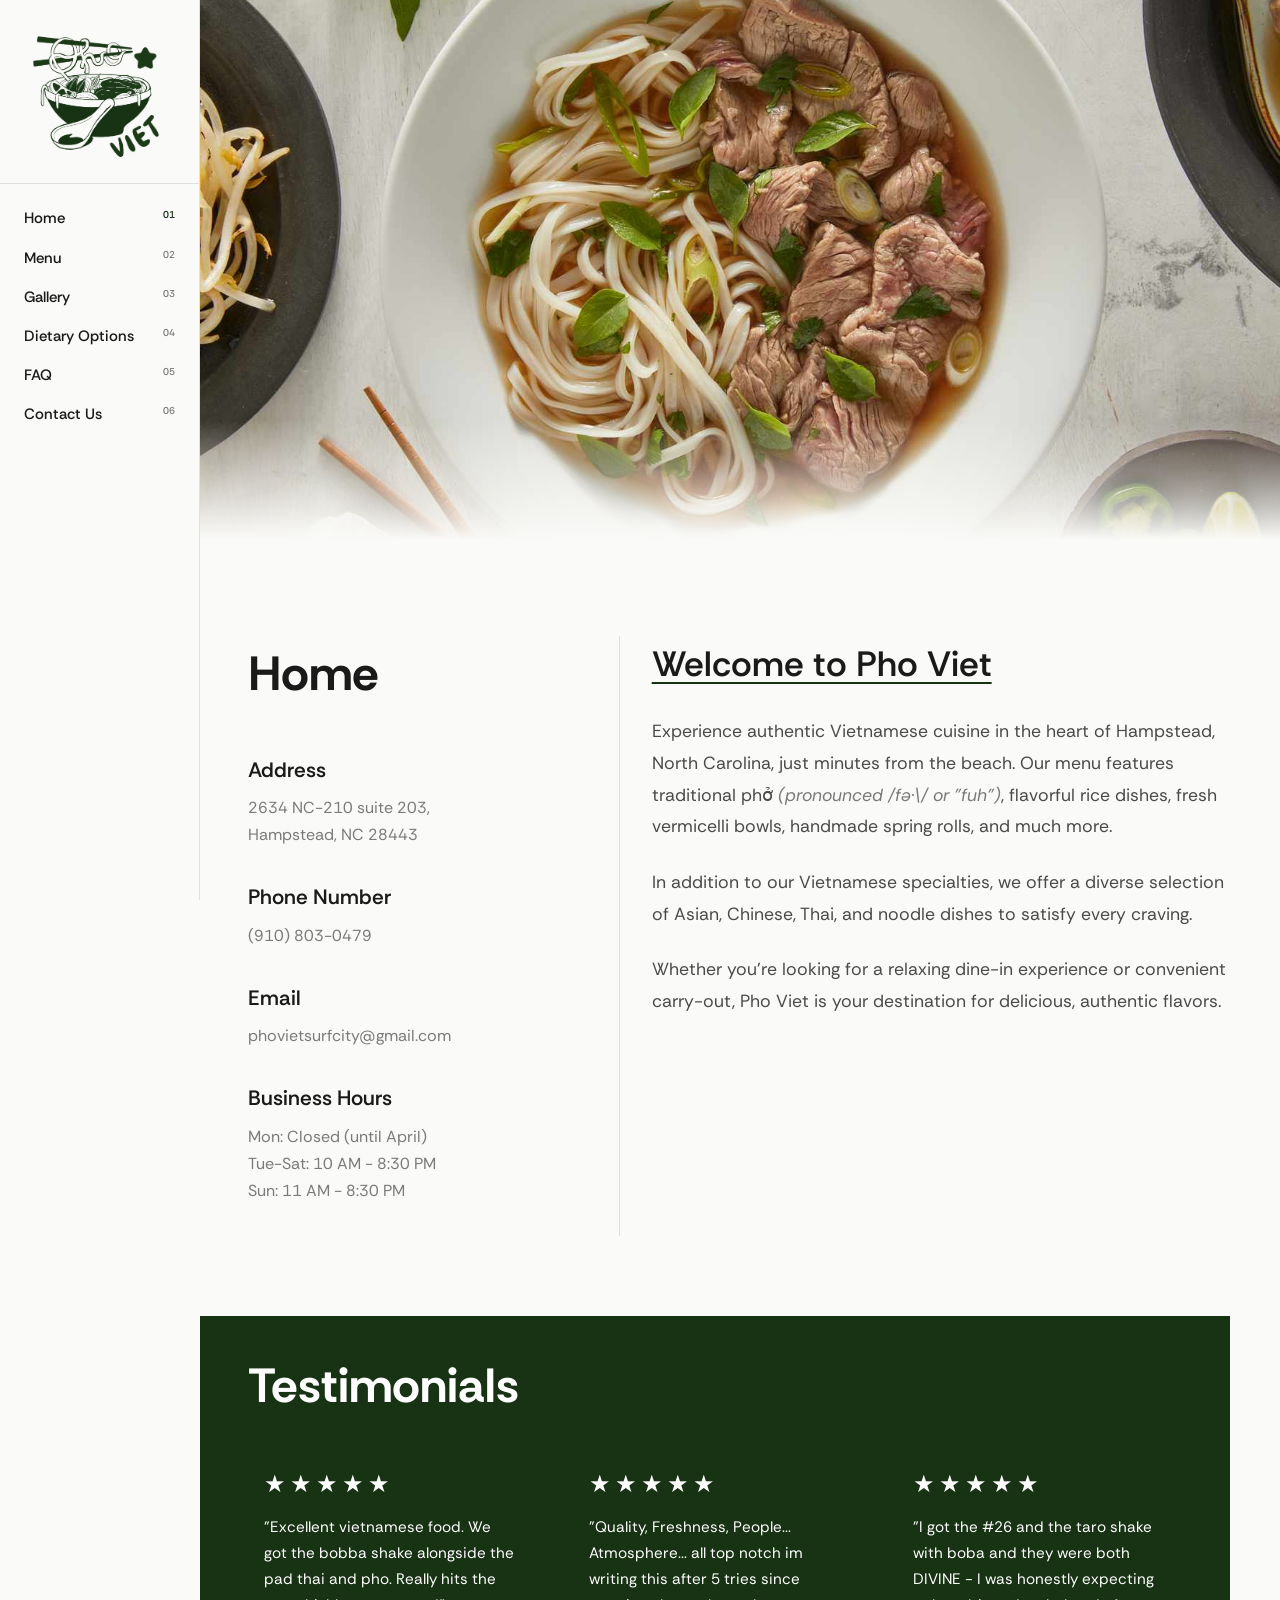
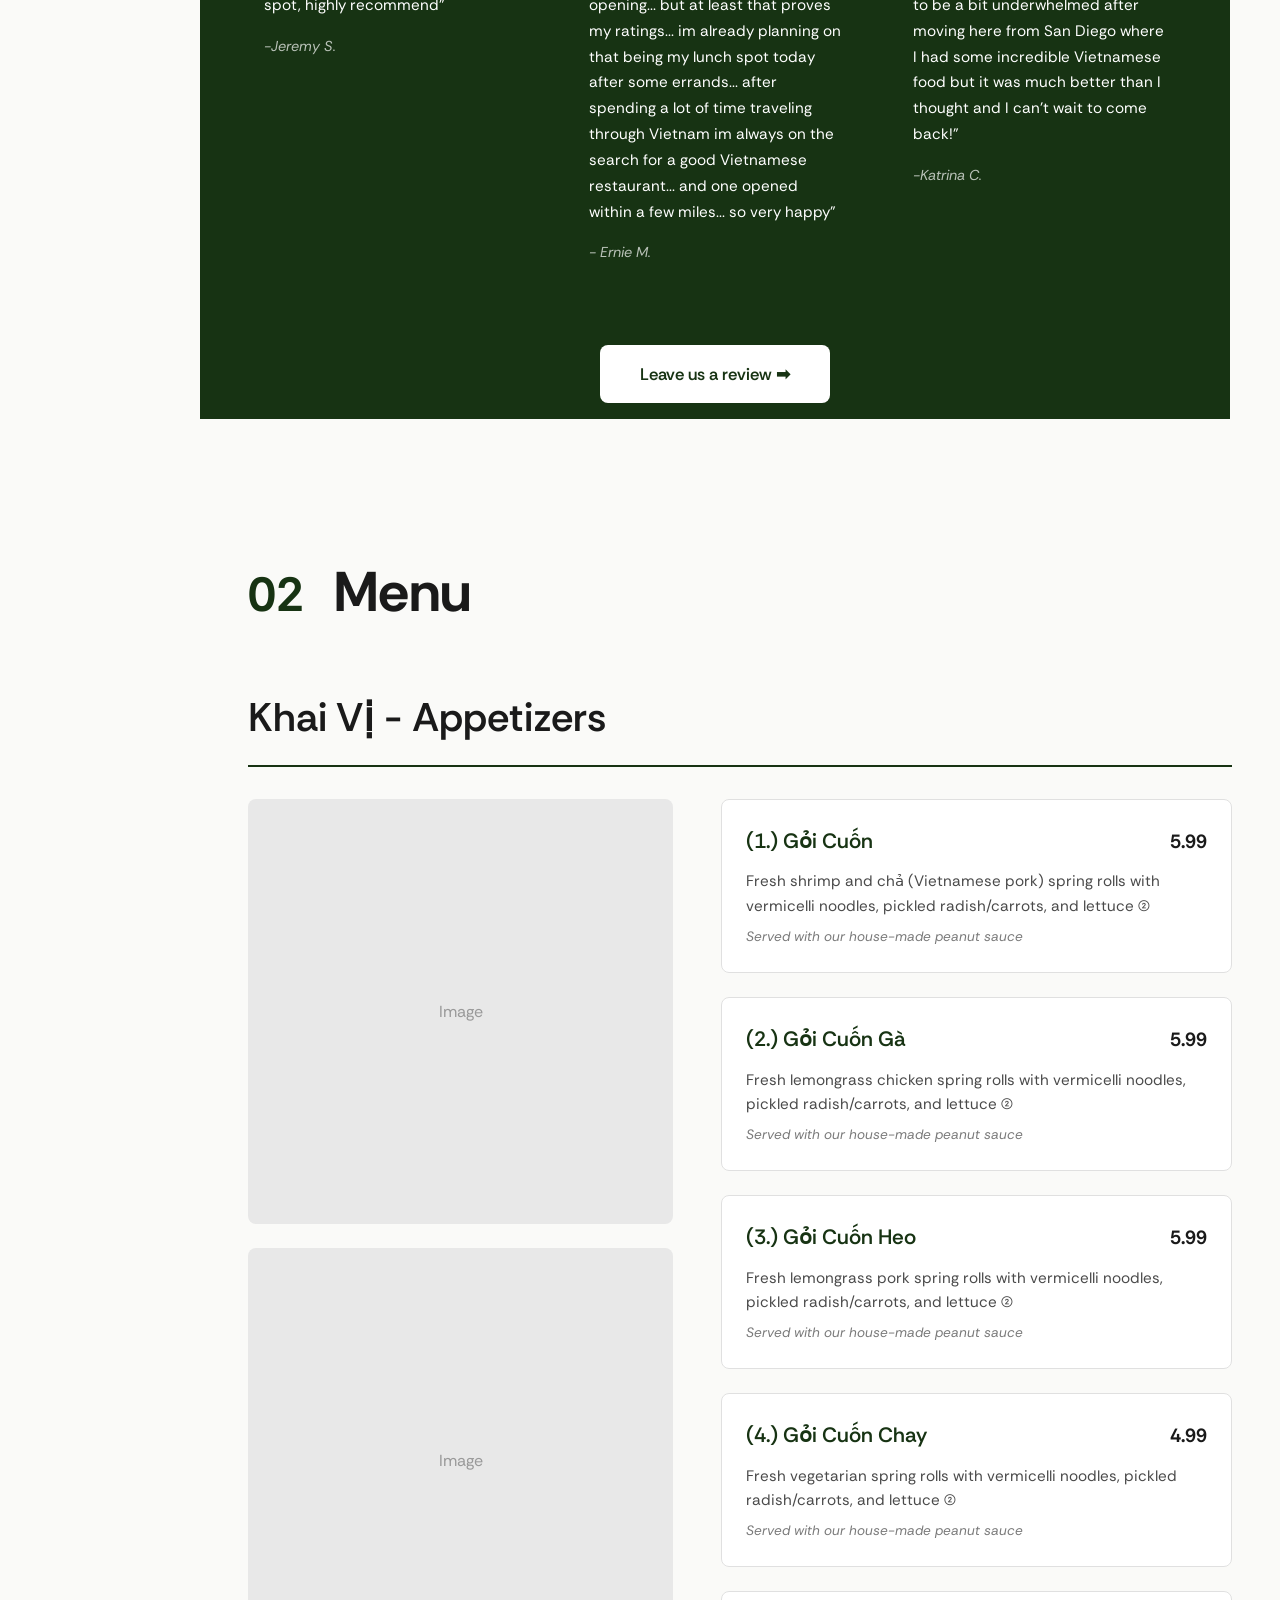
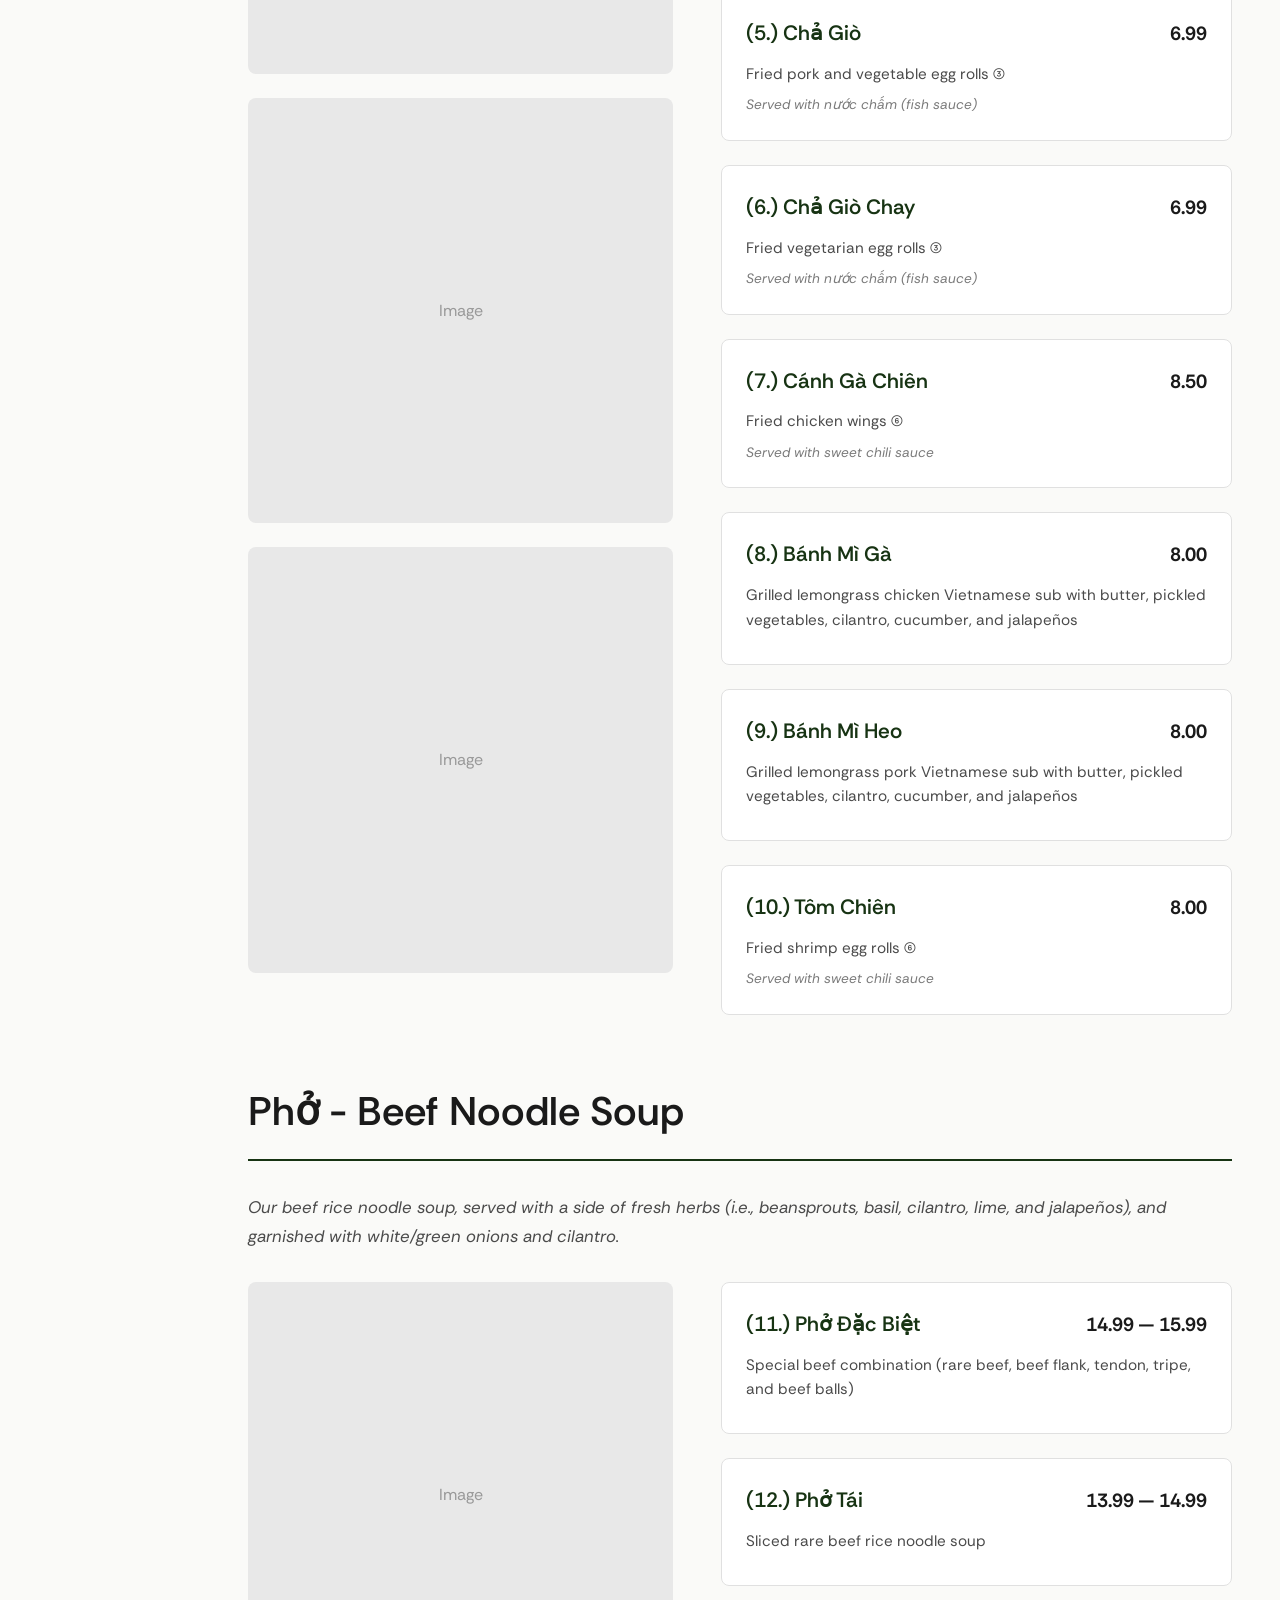
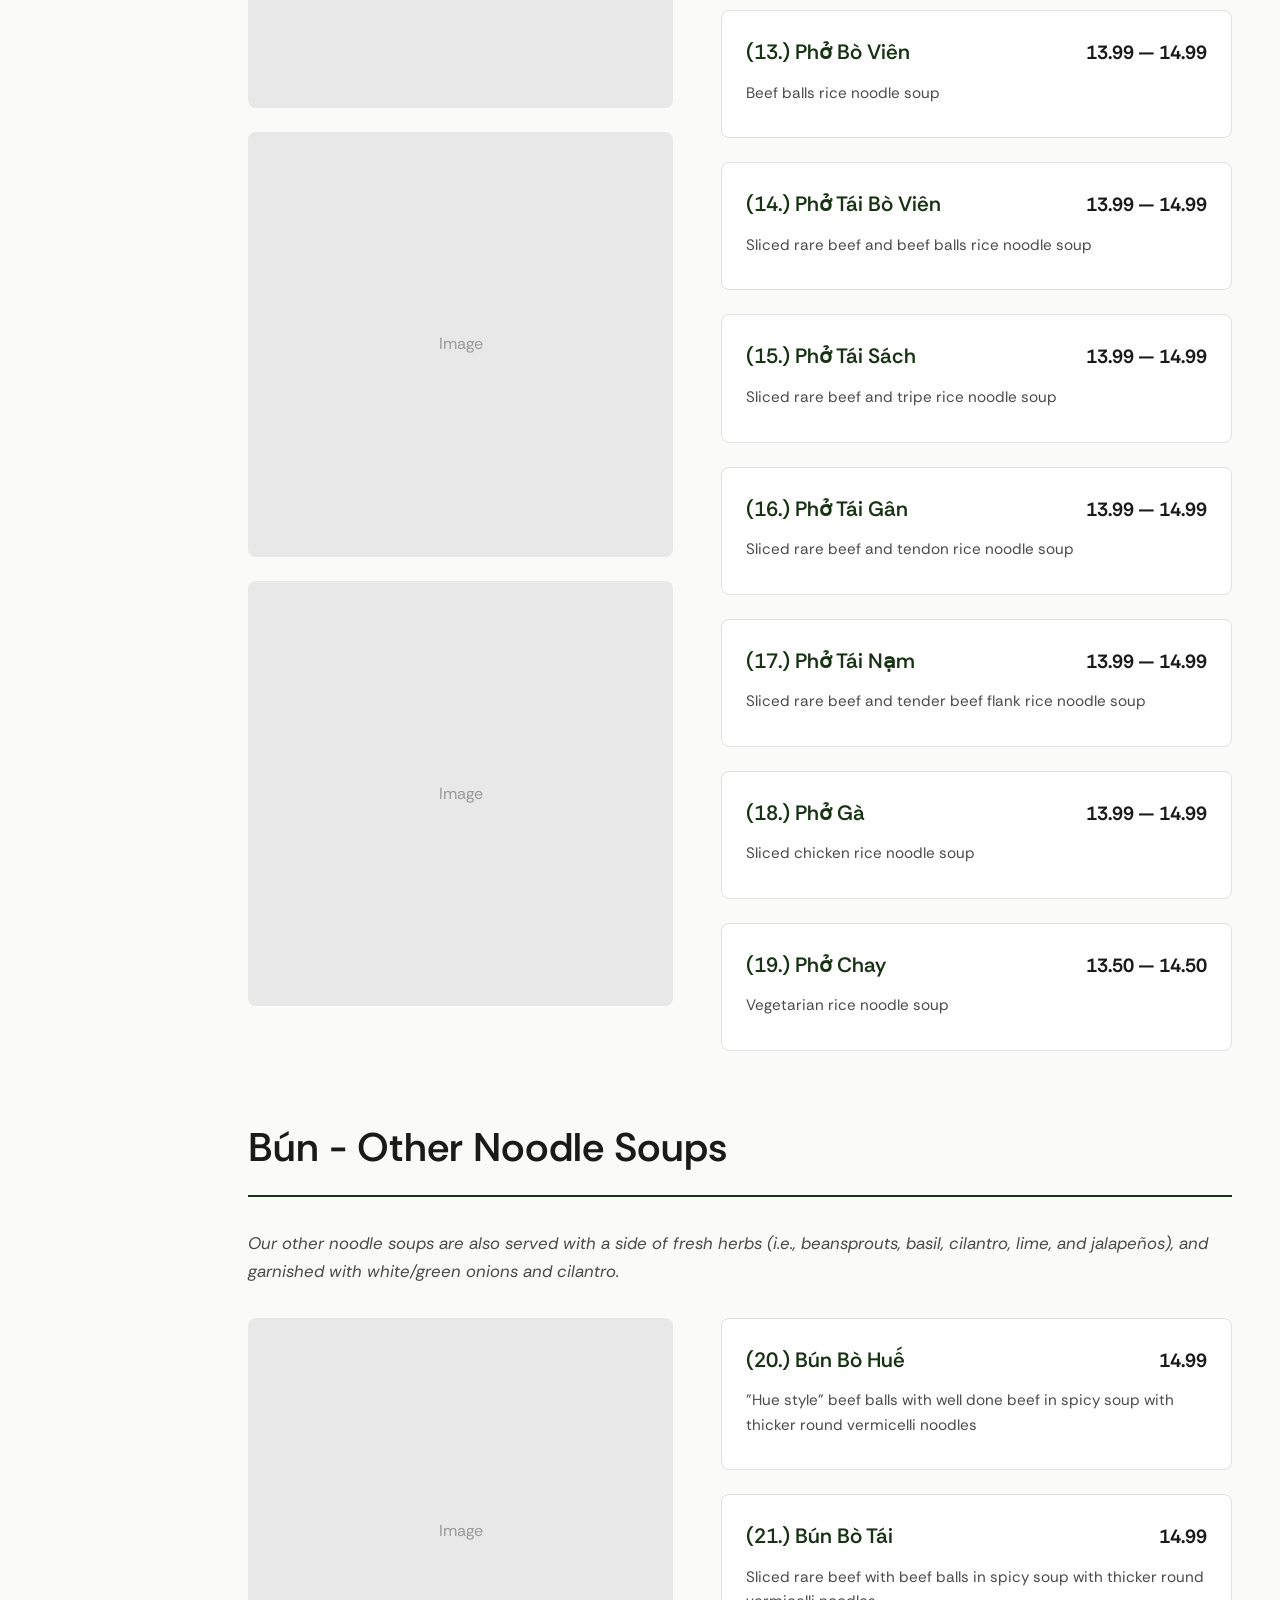
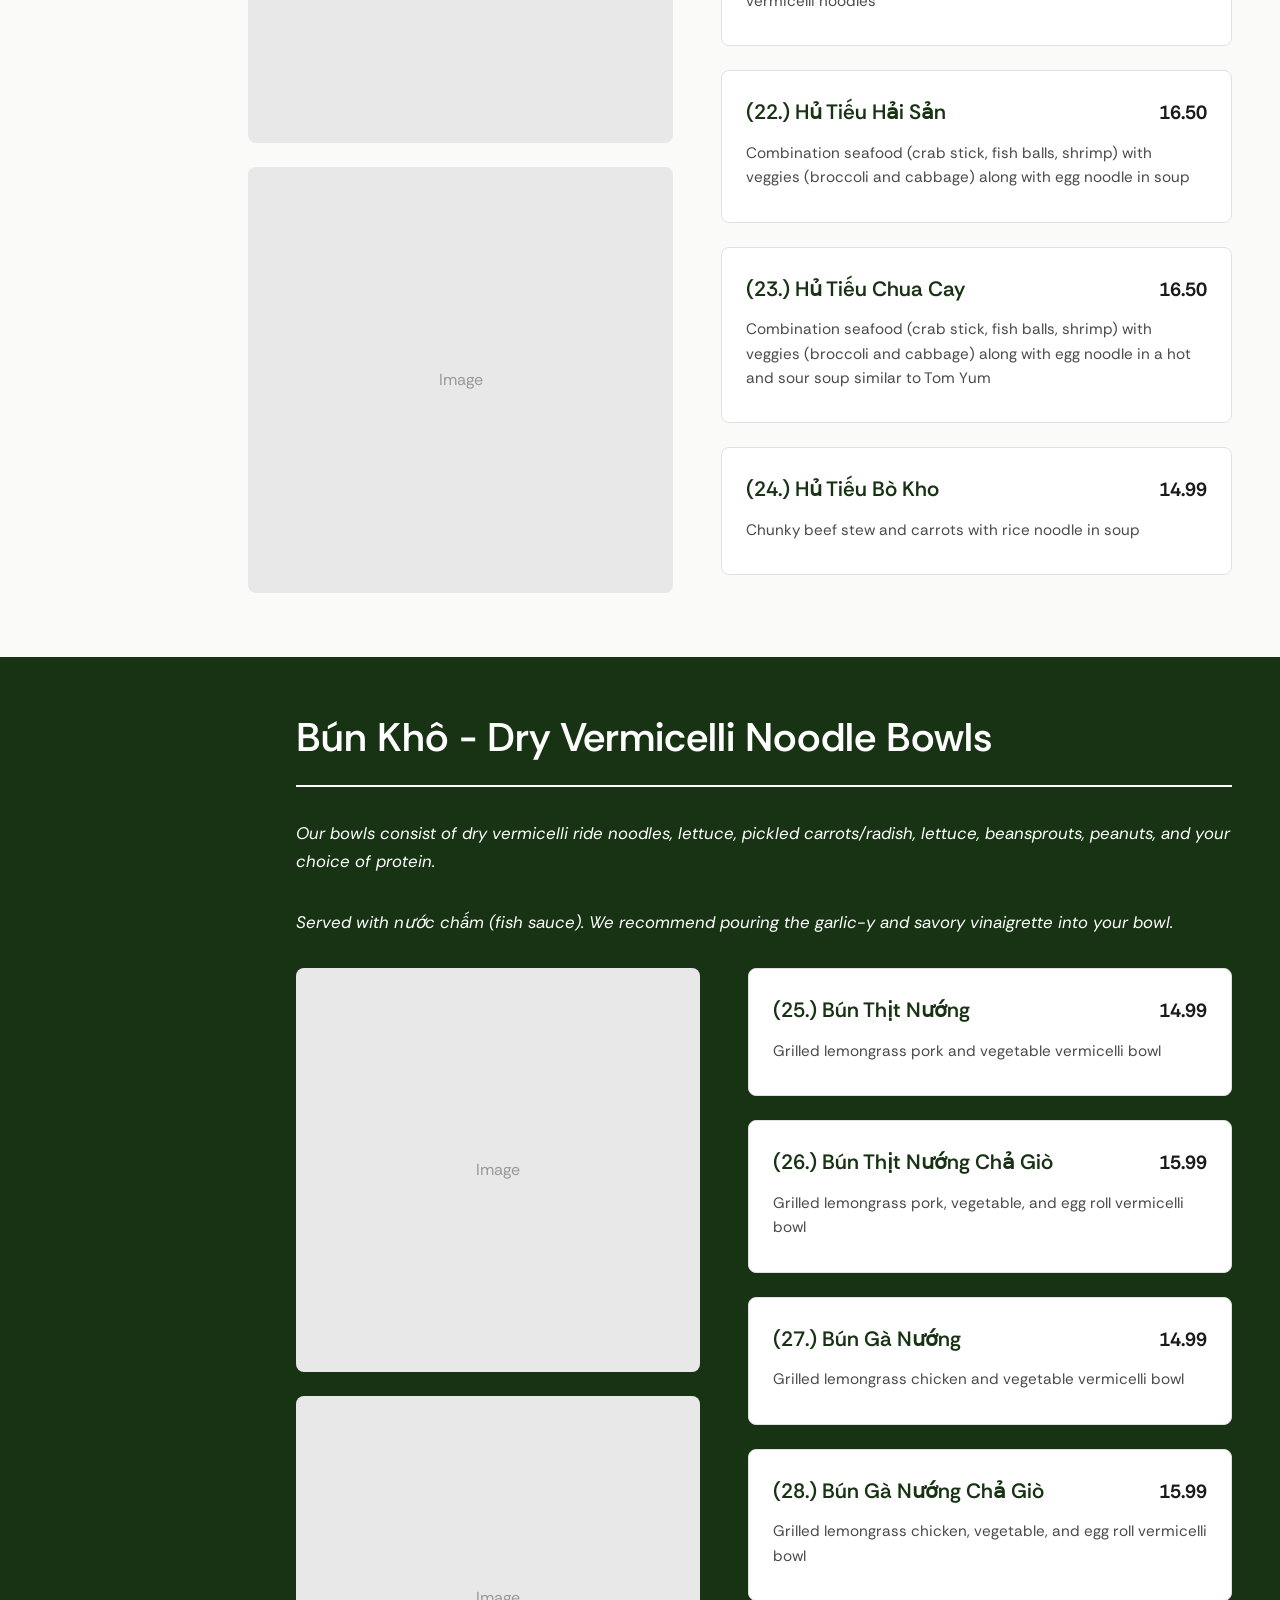
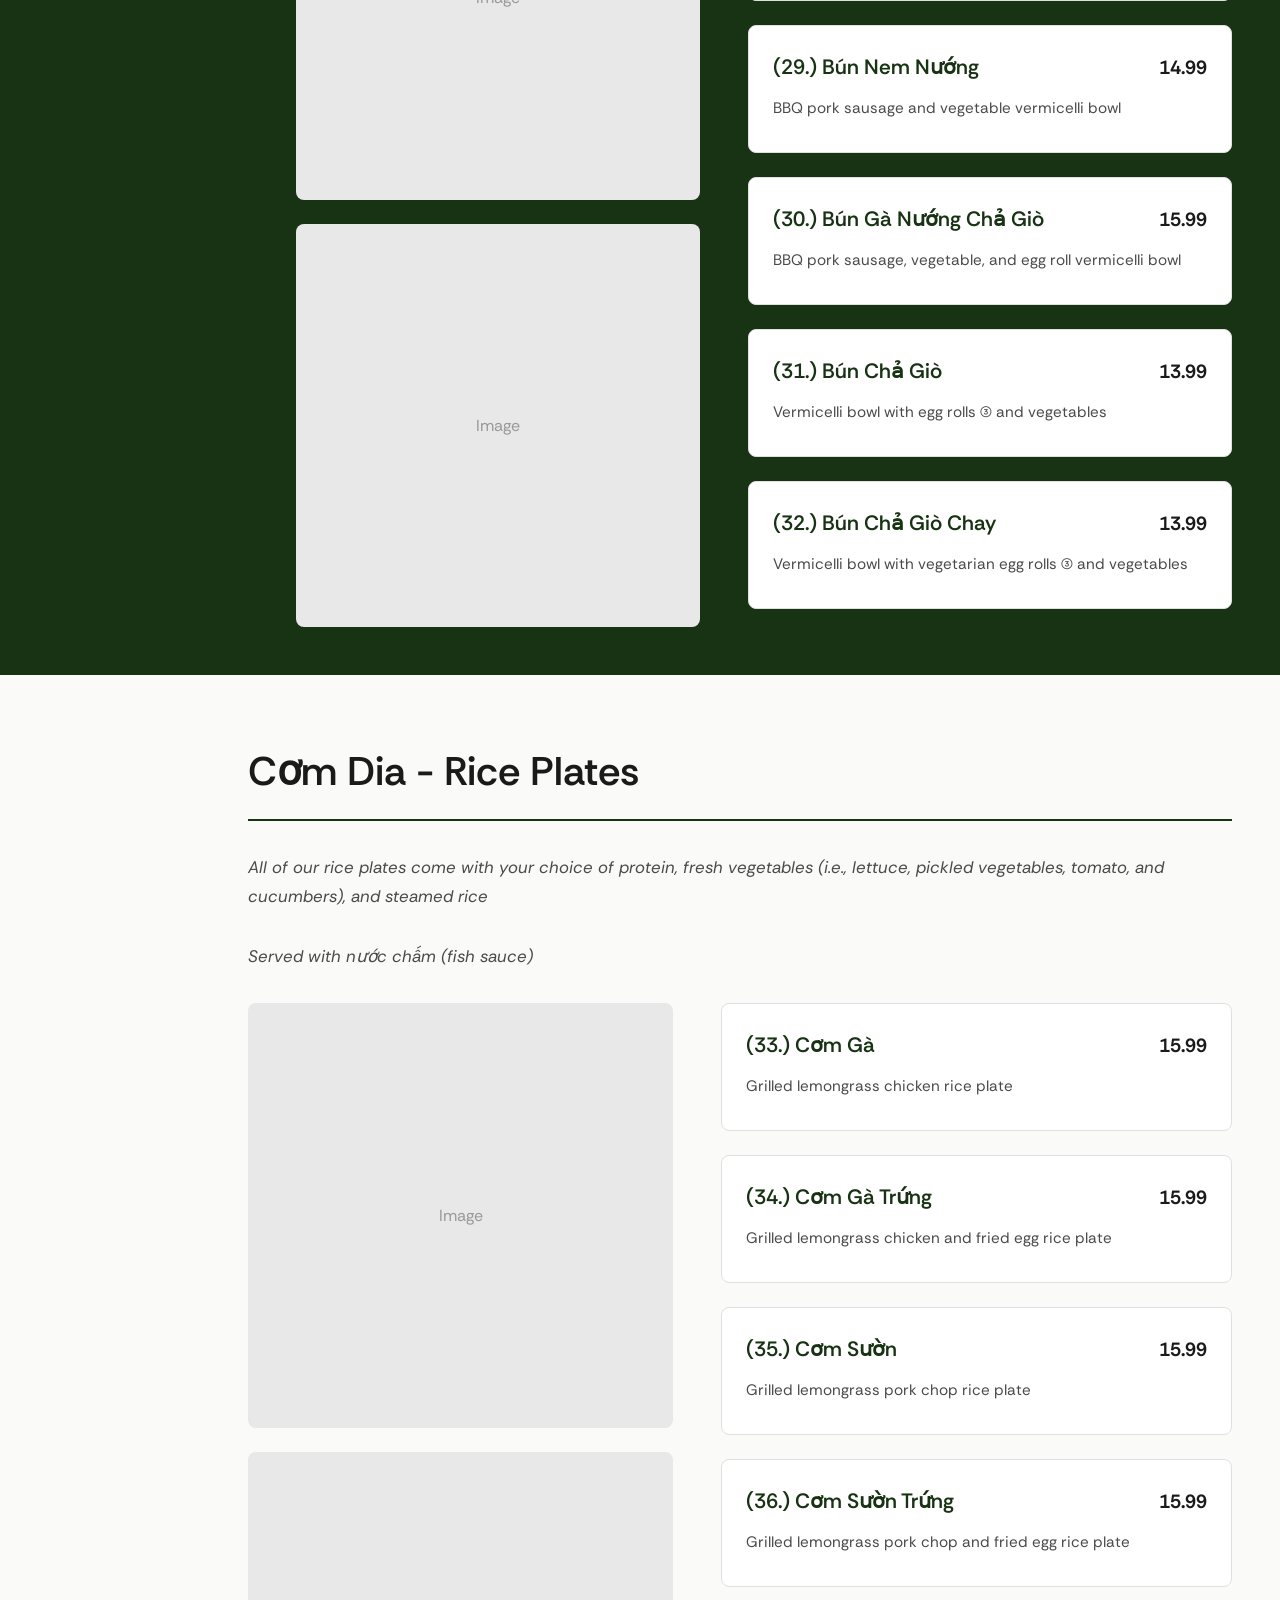
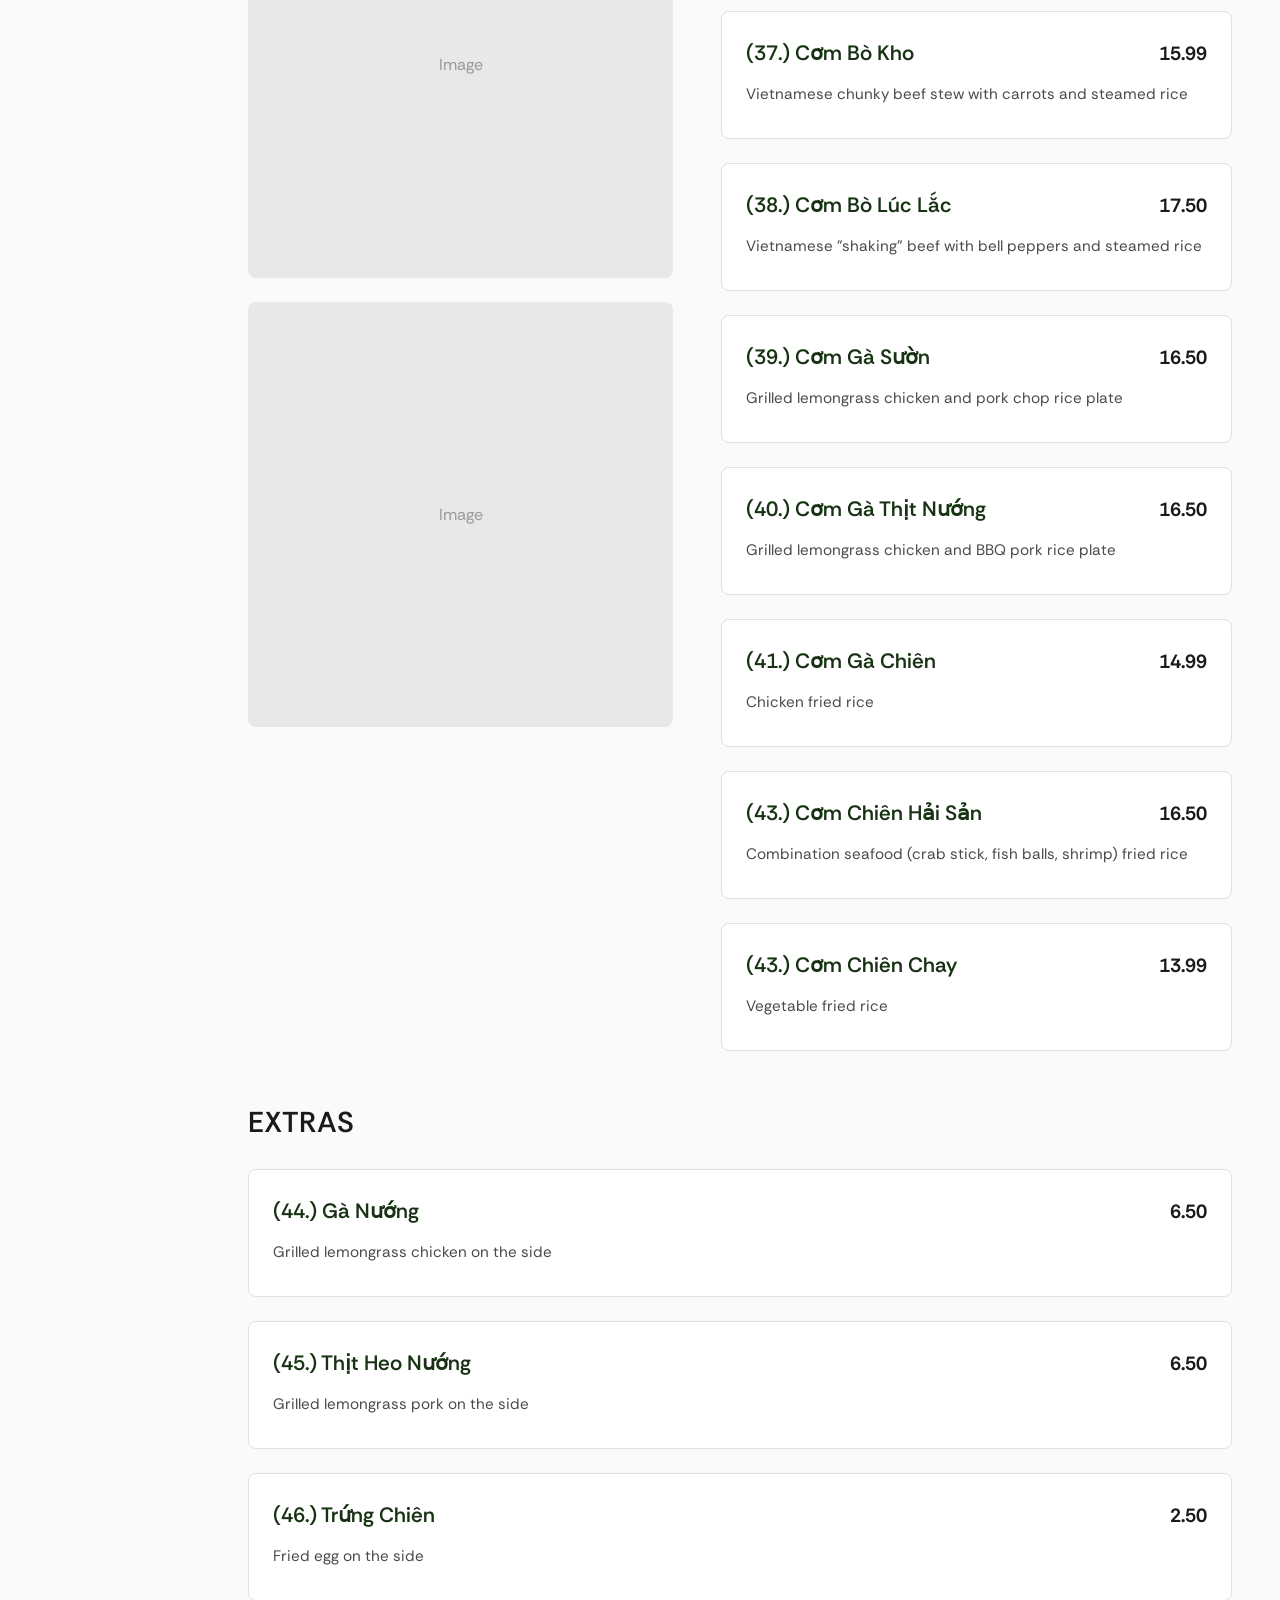
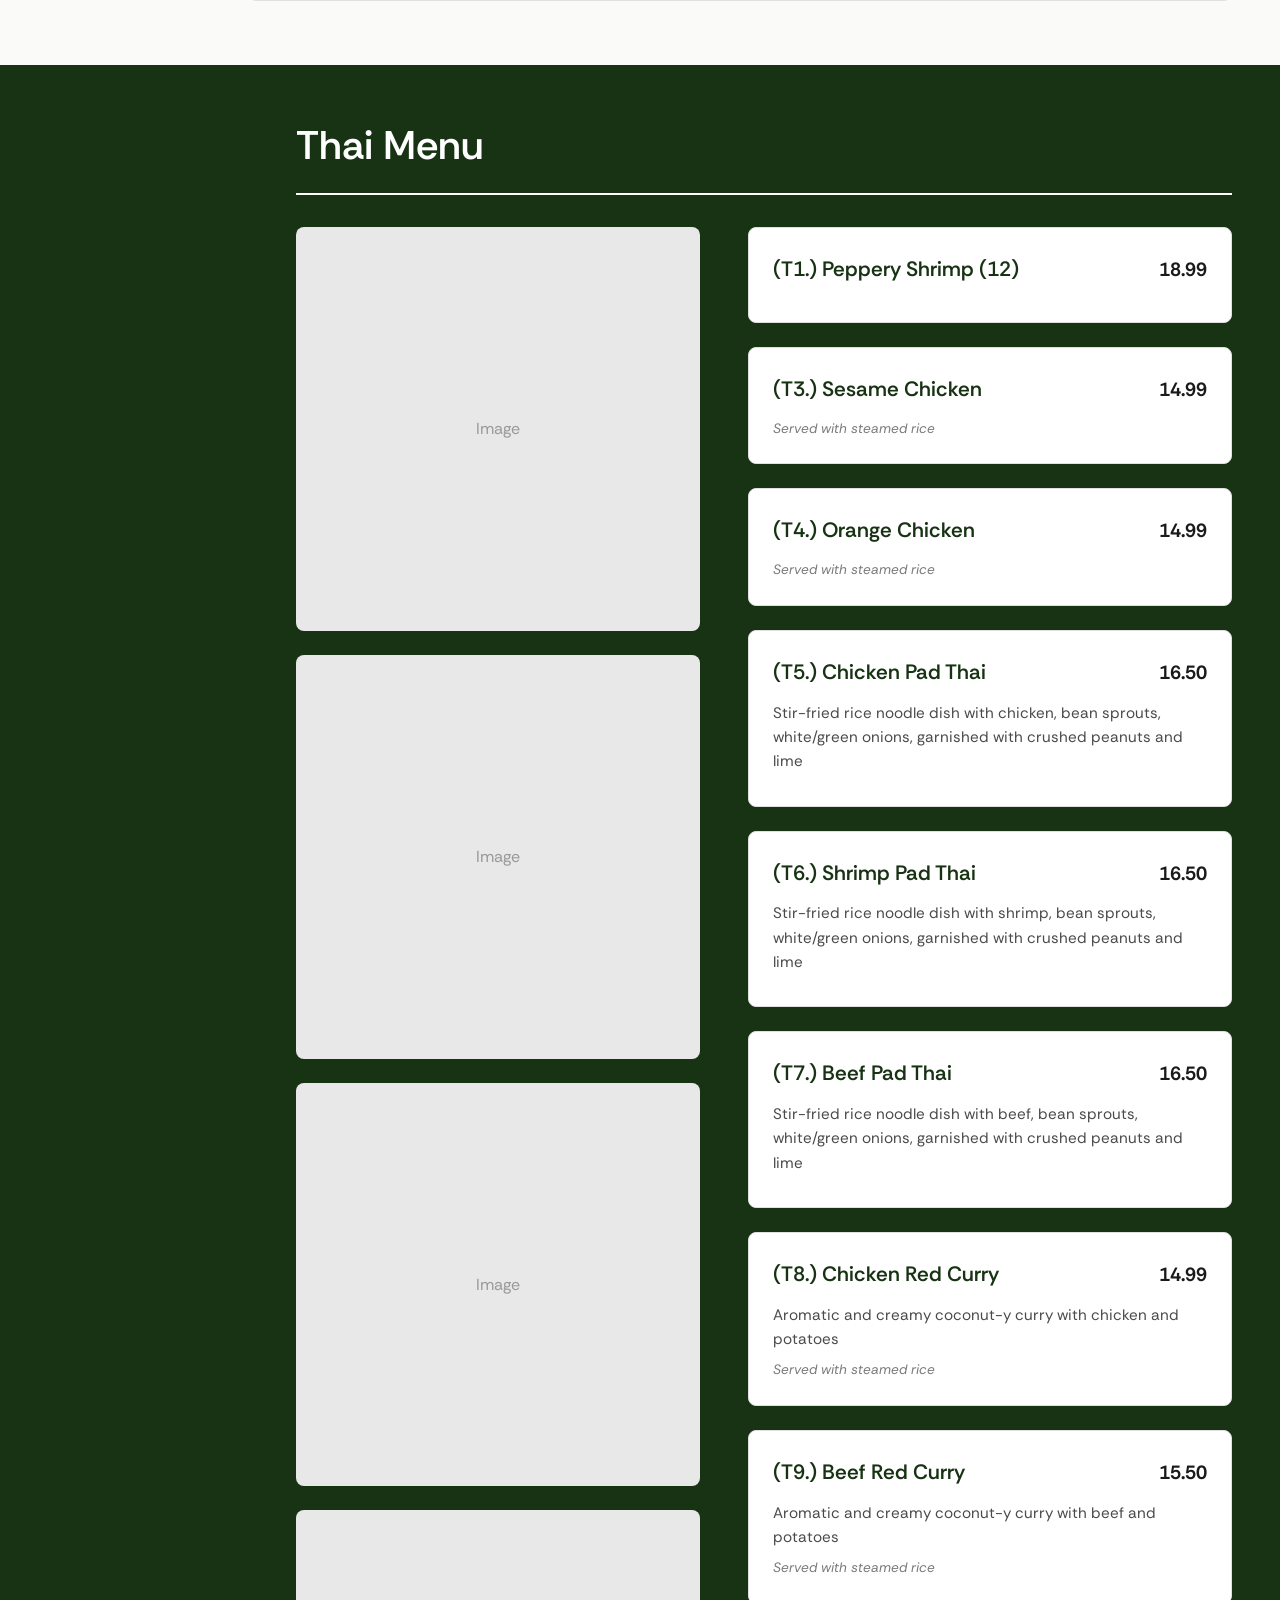
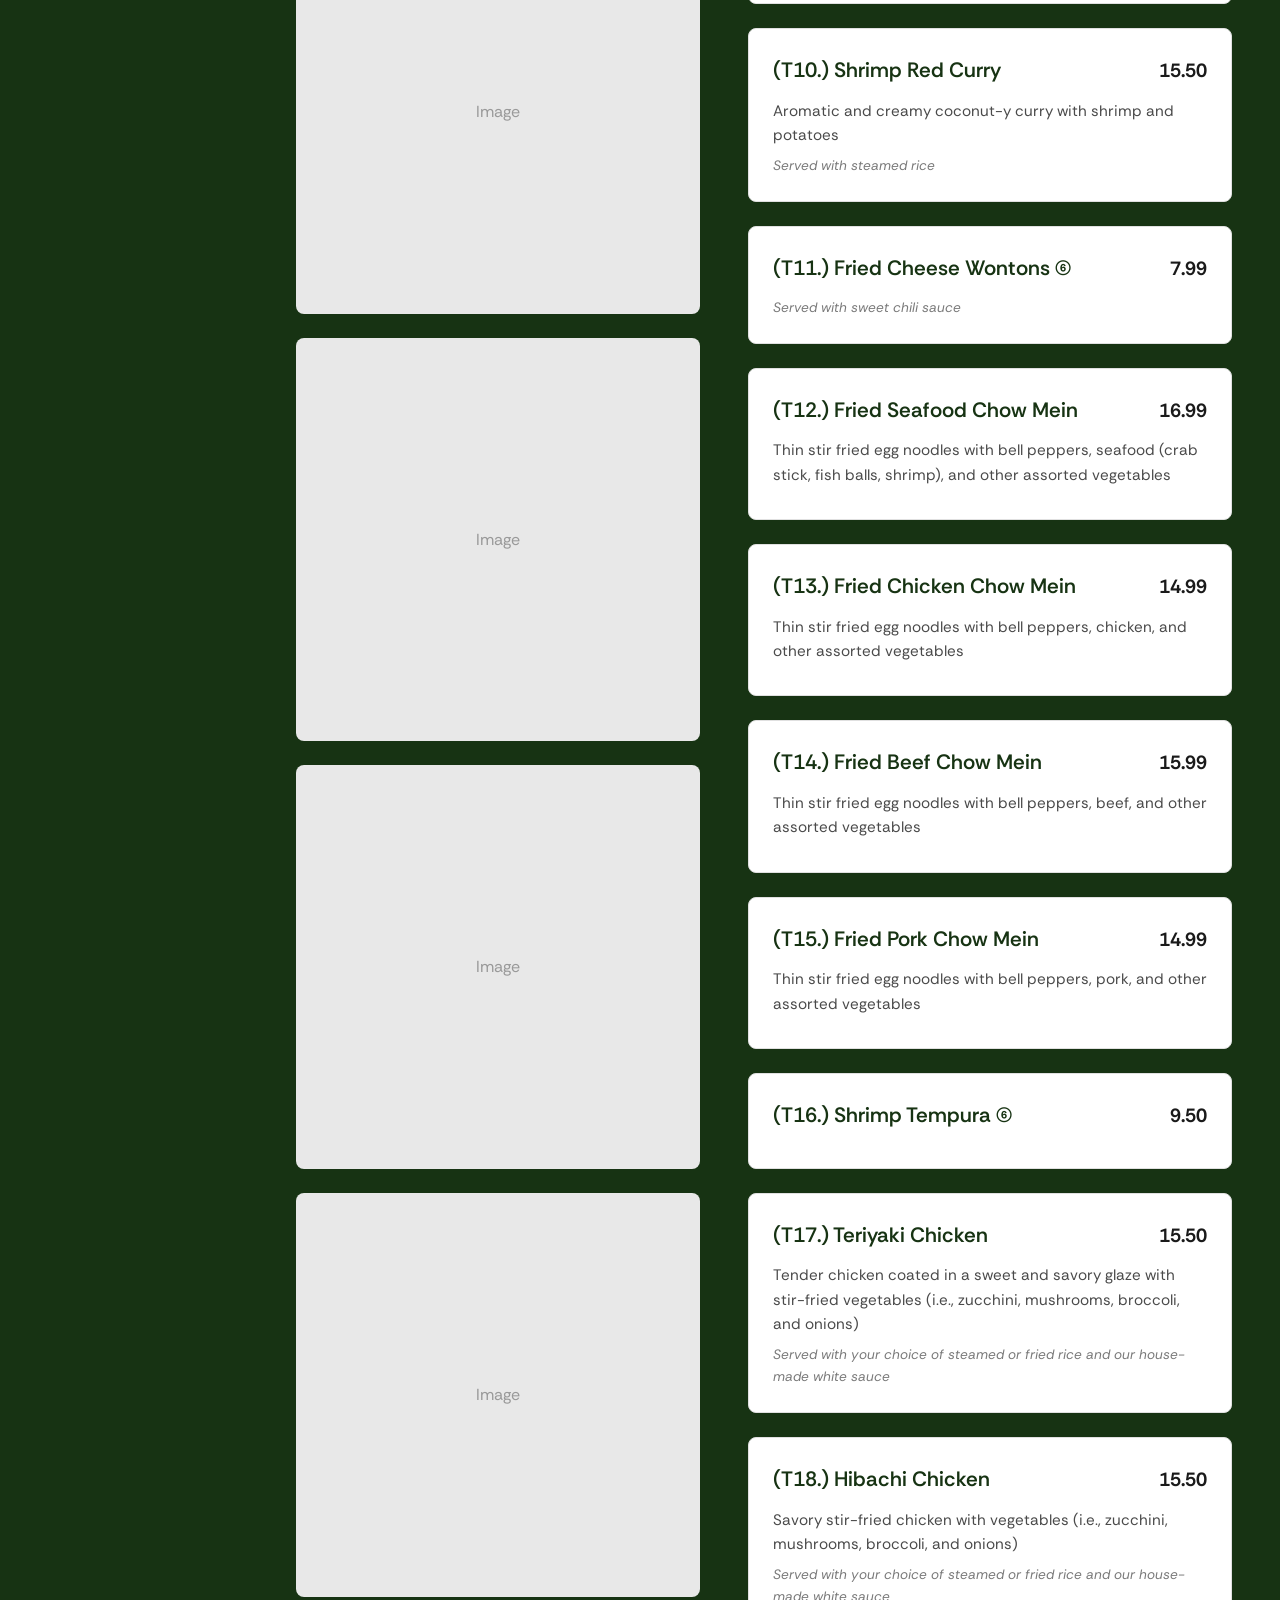
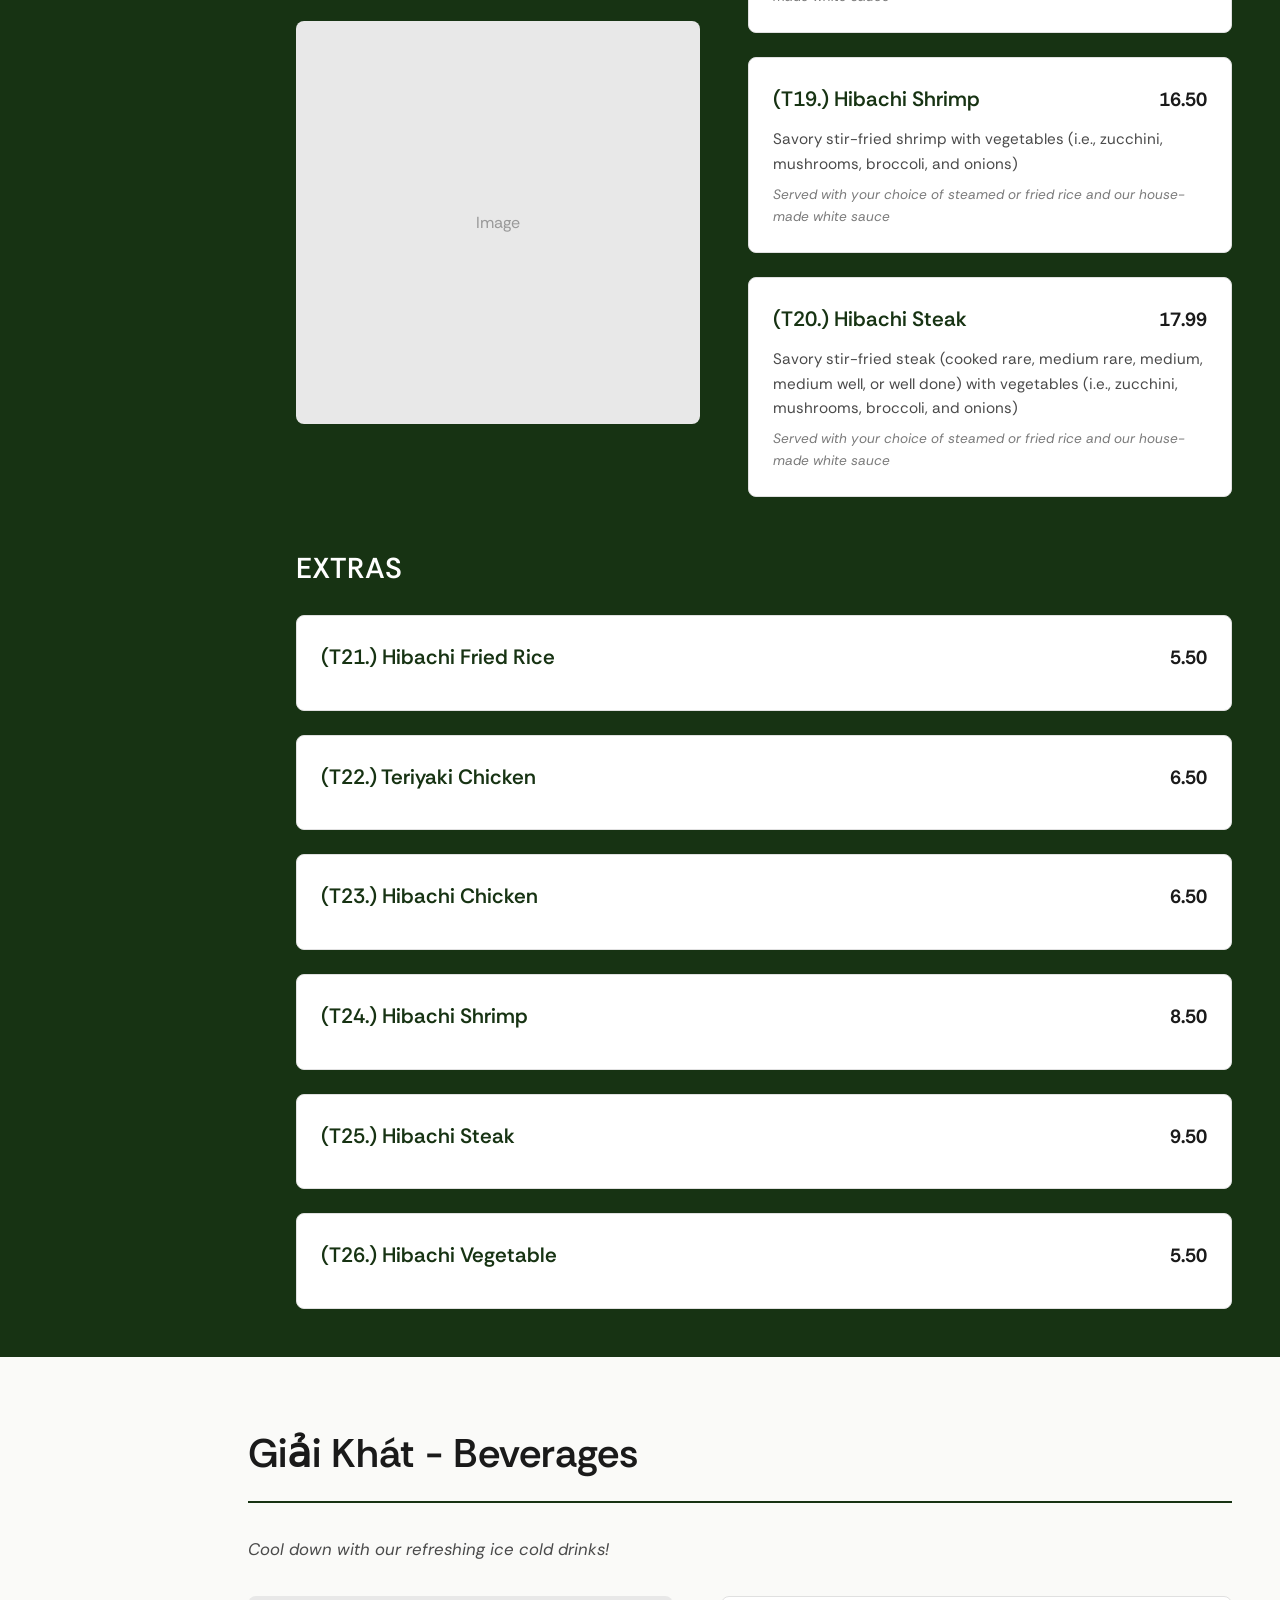
==== commit aef0a365: "added dietary options and edited faq. minor changes need to be made like: spacing, contact portion, " ====
--- a/index.html
+++ b/index.html
@@ -233,6 +233,8 @@
                     <div class="menu-content">
                         <div class="menu-images">
                             <div class="menu-image-placeholder">Image</div>
+                            <div class="menu-image-placeholder">Image</div>
+                            <div class="menu-image-placeholder">Image</div>
                         </div>
 
                         <div class="menu-items-list">
@@ -320,7 +322,6 @@
                         <div class="menu-images">
                             <div class="menu-image-placeholder">Image</div>
                             <div class="menu-image-placeholder">Image</div>
-                            <div class="menu-image-placeholder">Image</div>
                         </div>
 
                         <div class="menu-items-list">
@@ -368,80 +369,83 @@
                 </div>
 
                 <!-- Bún Khô - Dry Vermicelli Noodle Bowls -->
-                <div class="menu-category" style="background: var(--primary-green); padding: 3rem; border-radius: 8px; color: white;">
-                    <h2 class="category-title" style="color: white; border-bottom-color: white;">Bún Khô - Dry Vermicelli Noodle Bowls</h2>
-                    <p class="category-description" style="color: white;">Our bowls consist of dry vermicelli ride noodles, lettuce, pickled carrots/radish, lettuce, beansprouts, peanuts, and your choice of protein.</p>
-                    <p class="category-description" style="color: white;">Served with nước chấm (fish sauce). We recommend pouring the garlic-y and savory vinaigrette into your bowl.</p>
-                    
-                    <div class="menu-content">
-                        <div class="menu-images">
-                            <div class="menu-image-placeholder">Image</div>
-                            <div class="menu-image-placeholder">Image</div>
-                        </div>
-
-                        <div class="menu-items-list">
-                            <div class="menu-item">
-                                <div class="menu-item-header">
-                                    <h3 class="item-name">(25.) Bún Thịt Nướng</h3>
-                                    <span class="item-price">14.99</span>
-                                </div>
-                                <p class="item-description">Grilled lemongrass pork and vegetable vermicelli bowl</p>
-                            </div>
-
-                            <div class="menu-item">
-                                <div class="menu-item-header">
-                                    <h3 class="item-name">(26.) Bún Thịt Nướng Chả Giò</h3>
-                                    <span class="item-price">15.99</span>
-                                </div>
-                                <p class="item-description">Grilled lemongrass pork, vegetable, and egg roll vermicelli bowl</p>
-                            </div>
-
-                            <div class="menu-item">
-                                <div class="menu-item-header">
-                                    <h3 class="item-name">(27.) Bún Gà Nướng</h3>
-                                    <span class="item-price">14.99</span>
-                                </div>
-                                <p class="item-description">Grilled lemongrass chicken and vegetable vermicelli bowl</p>
-                            </div>
-
-                            <div class="menu-item">
-                                <div class="menu-item-header">
-                                    <h3 class="item-name">(28.) Bún Gà Nướng Chả Giò</h3>
-                                    <span class="item-price">15.99</span>
-                                </div>
-                                <p class="item-description">Grilled lemongrass chicken, vegetable, and egg roll vermicelli bowl</p>
-                            </div>
-
-                            <div class="menu-item">
-                                <div class="menu-item-header">
-                                    <h3 class="item-name">(29.) Bún Nem Nướng</h3>
-                                    <span class="item-price">14.99</span>
-                                </div>
-                                <p class="item-description">BBQ pork sausage and vegetable vermicelli bowl</p>
-                            </div>
-
-                            <div class="menu-item">
-                                <div class="menu-item-header">
-                                    <h3 class="item-name">(30.) Bún Gà Nướng Chả Giò</h3>
-                                    <span class="item-price">15.99</span>
-                                </div>
-                                <p class="item-description">BBQ pork sausage, vegetable, and egg roll vermicelli bowl</p>
-                            </div>
-
-                            <div class="menu-item">
-                                <div class="menu-item-header">
-                                    <h3 class="item-name">(31.) Bún Chả Giò</h3>
-                                    <span class="item-price">13.99</span>
-                                </div>
-                                <p class="item-description">Vermicelli bowl with egg rolls (3) and vegetables</p>
-                            </div>
-
-                            <div class="menu-item">
-                                <div class="menu-item-header">
-                                    <h3 class="item-name">(32.) Bún Chả Giò Chay</h3>
-                                    <span class="item-price">13.99</span>
-                                </div>
-                                <p class="item-description">Vermicelli bowl with vegetarian egg rolls (3) and vegetables</p>
+                <div class="menu-category-fullwidth">
+                    <div class="content-wrapper">
+                        <h2 class="category-title" style="color: white; border-bottom-color: white;">Bún Khô - Dry Vermicelli Noodle Bowls</h2>
+                        <p class="category-description" style="color: white;">Our bowls consist of dry vermicelli ride noodles, lettuce, pickled carrots/radish, lettuce, beansprouts, peanuts, and your choice of protein.</p>
+                        <p class="category-description" style="color: white;">Served with nước chấm (fish sauce). We recommend pouring the garlic-y and savory vinaigrette into your bowl.</p>
+                        
+                        <div class="menu-content">
+                            <div class="menu-images">
+                                <div class="menu-image-placeholder">Image</div>
+                                <div class="menu-image-placeholder">Image</div>
+                                <div class="menu-image-placeholder">Image</div>
+                            </div>
+
+                            <div class="menu-items-list">
+                                <div class="menu-item">
+                                    <div class="menu-item-header">
+                                        <h3 class="item-name">(25.) Bún Thịt Nướng</h3>
+                                        <span class="item-price">14.99</span>
+                                    </div>
+                                    <p class="item-description">Grilled lemongrass pork and vegetable vermicelli bowl</p>
+                                </div>
+
+                                <div class="menu-item">
+                                    <div class="menu-item-header">
+                                        <h3 class="item-name">(26.) Bún Thịt Nướng Chả Giò</h3>
+                                        <span class="item-price">15.99</span>
+                                    </div>
+                                    <p class="item-description">Grilled lemongrass pork, vegetable, and egg roll vermicelli bowl</p>
+                                </div>
+
+                                <div class="menu-item">
+                                    <div class="menu-item-header">
+                                        <h3 class="item-name">(27.) Bún Gà Nướng</h3>
+                                        <span class="item-price">14.99</span>
+                                    </div>
+                                    <p class="item-description">Grilled lemongrass chicken and vegetable vermicelli bowl</p>
+                                </div>
+
+                                <div class="menu-item">
+                                    <div class="menu-item-header">
+                                        <h3 class="item-name">(28.) Bún Gà Nướng Chả Giò</h3>
+                                        <span class="item-price">15.99</span>
+                                    </div>
+                                    <p class="item-description">Grilled lemongrass chicken, vegetable, and egg roll vermicelli bowl</p>
+                                </div>
+
+                                <div class="menu-item">
+                                    <div class="menu-item-header">
+                                        <h3 class="item-name">(29.) Bún Nem Nướng</h3>
+                                        <span class="item-price">14.99</span>
+                                    </div>
+                                    <p class="item-description">BBQ pork sausage and vegetable vermicelli bowl</p>
+                                </div>
+
+                                <div class="menu-item">
+                                    <div class="menu-item-header">
+                                        <h3 class="item-name">(30.) Bún Gà Nướng Chả Giò</h3>
+                                        <span class="item-price">15.99</span>
+                                    </div>
+                                    <p class="item-description">BBQ pork sausage, vegetable, and egg roll vermicelli bowl</p>
+                                </div>
+
+                                <div class="menu-item">
+                                    <div class="menu-item-header">
+                                        <h3 class="item-name">(31.) Bún Chả Giò</h3>
+                                        <span class="item-price">13.99</span>
+                                    </div>
+                                    <p class="item-description">Vermicelli bowl with egg rolls (3) and vegetables</p>
+                                </div>
+
+                                <div class="menu-item">
+                                    <div class="menu-item-header">
+                                        <h3 class="item-name">(32.) Bún Chả Giò Chay</h3>
+                                        <span class="item-price">13.99</span>
+                                    </div>
+                                    <p class="item-description">Vermicelli bowl with vegetarian egg rolls (3) and vegetables</p>
+                                </div>
                             </div>
                         </div>
                     </div>
@@ -580,15 +584,21 @@
                 </div>
 
                 <!-- Thai Menu -->
-                <div class="menu-category" style="background: var(--primary-green); padding: 3rem; border-radius: 8px; color: white;">
-                    <h2 class="category-title" style="color: white; border-bottom-color: white;">Thai Menu</h2>
-                    
-                    <div class="menu-content">
-                        <div class="menu-images">
-                            <div class="menu-image-placeholder">Image</div>
-                            <div class="menu-image-placeholder">Image</div>
-                            <div class="menu-image-placeholder">Image</div>
-                        </div>
+                <div class="menu-category-fullwidth">
+                    <div class="content-wrapper">
+                        <h2 class="category-title" style="color: white; border-bottom-color: white;">Thai Menu</h2>
+                        
+                        <div class="menu-content">
+                            <div class="menu-images">
+                                <div class="menu-image-placeholder">Image</div>
+                                <div class="menu-image-placeholder">Image</div>
+                                <div class="menu-image-placeholder">Image</div>
+                                <div class="menu-image-placeholder">Image</div>
+                                <div class="menu-image-placeholder">Image</div>
+                                <div class="menu-image-placeholder">Image</div>
+                                <div class="menu-image-placeholder">Image</div>
+                                <div class="menu-image-placeholder">Image</div>
+                            </div>
 
                         <div class="menu-items-list">
                             <div class="menu-item">
@@ -750,7 +760,7 @@
                         </div>
                     </div>
 
-                    <h3 style="font-size: 1.8rem; font-weight: 600; color: white; margin: 3rem 0 1.5rem 0;">EXTRAS</h3>
+                        <h3 style="font-size: 1.8rem; font-weight: 600; color: white; margin: 3rem 0 1.5rem 0;">EXTRAS</h3>
                     <div class="menu-items-list">
                         <div class="menu-item">
                             <div class="menu-item-header">
@@ -793,6 +803,7 @@
                                 <span class="item-price">5.50</span>
                             </div>
                         </div>
+                    </div>
                     </div>
                 </div>
 
@@ -805,6 +816,9 @@
                         <div class="menu-images">
                             <div class="menu-image-placeholder">Image</div>
                             <div class="menu-image-placeholder">Image</div>
+                            <div class="menu-image-placeholder">Image</div>
+                            <div class="menu-image-placeholder">Image</div>
+                            <div class="menu-image-placeholder">Image</div>
                         </div>
 
                         <div class="menu-items-list">
@@ -931,7 +945,7 @@
                 </div>
 
                 <div class="menu-note-box">
-                    <p>Full menu available in restaurant. For complete menu with all items, please visit us or call (910) 803-0479</p>
+                    <p><a href="#" class="menu-pdf-link">Click here for our menu PDF</a></p>
                 </div>
             </div>
         </section>
@@ -945,22 +959,28 @@
                 
                 <div class="gallery-grid">
                     <div class="gallery-item">
-                        <img src="https://images.unsplash.com/photo-1582878826629-29b7ad1cdc43?w=800&q=80" alt="Pho bowl">
+                        <div class="gallery-placeholder">Image</div>
+                        <p class="gallery-caption">insert description here</p>
                     </div>
                     <div class="gallery-item">
-                        <img src="https://images.unsplash.com/photo-1559314809-0d155014e29e?w=800&q=80" alt="Spring rolls">
+                        <div class="gallery-placeholder">Image</div>
+                        <p class="gallery-caption">insert description here</p>
                     </div>
                     <div class="gallery-item">
-                        <img src="https://images.unsplash.com/photo-1585032226651-759b368d7246?w=800&q=80" alt="Banh mi">
+                        <div class="gallery-placeholder">Image</div>
+                        <p class="gallery-caption">insert description here</p>
                     </div>
                     <div class="gallery-item">
-                        <img src="https://images.unsplash.com/photo-1569562211093-4ed0d0758f12?w=800&q=80" alt="Vietnamese cuisine">
+                        <div class="gallery-placeholder">Image</div>
+                        <p class="gallery-caption">insert description here</p>
                     </div>
                     <div class="gallery-item">
-                        <img src="https://images.unsplash.com/photo-1512058564366-18510be2db19?w=800&q=80" alt="Boba tea">
+                        <div class="gallery-placeholder">Image</div>
+                        <p class="gallery-caption">insert description here</p>
                     </div>
                     <div class="gallery-item">
-                        <img src="https://images.unsplash.com/photo-1617093727343-374698b1b08d?w=800&q=80" alt="Vietnamese noodles">
+                        <div class="gallery-placeholder">Image</div>
+                        <p class="gallery-caption">insert description here</p>
                     </div>
                 </div>
             </div>
@@ -973,30 +993,106 @@
                     <h1 class="section-title"><span class="section-number">04</span> Dietary Options</h1>
                 </div>
 
-                <div class="dietary-content">
-                    <div class="dietary-intro">
-                        <p>We're committed to accommodating various dietary needs and preferences. Please let us know about any restrictions when ordering.</p>
-                    </div>
-
-                    <div class="dietary-options-grid">
-                        <div class="dietary-card">
-                            <h3>Vegetarian Options</h3>
-                            <p>Many of our dishes can be prepared vegetarian upon request. We offer tofu substitutions and vegetable-based broths.</p>
-                        </div>
-
-                        <div class="dietary-card">
-                            <h3>Gluten-Free</h3>
-                            <p>Rice noodles and many of our dishes are naturally gluten-free. Please inform your server of any gluten sensitivities.</p>
-                        </div>
-
-                        <div class="dietary-card">
-                            <h3>Vegan Friendly</h3>
-                            <p>We can modify many dishes to be vegan. Ask about our vegetable broth options and plant-based proteins.</p>
-                        </div>
-
-                        <div class="dietary-card">
-                            <h3>Allergen Information</h3>
-                            <p>Our menu contains common allergens including peanuts, shellfish, and soy. Please inform us of any allergies.</p>
+                <div class="dietary-intro-text">
+                    <p>We try out best to offer a welcoming dining experience for our guests with various dietary needs. The restaurant's menu features several options that can accommodate different restrictions and preferences.</p>
+                    <p>Our staff is <em>happy</em> to discuss ingredients modifications and preparation methods to ensure every one can enjoy an authentic Vietnamese meal.</p>
+                </div>
+
+                <div class="dietary-section">
+                    <h2 class="dietary-category-title">Vegetarian</h2>
+                    <div class="dietary-items-grid">
+                        <div class="dietary-item">
+                            <div class="dietary-circle"></div>
+                            <div class="dietary-item-info">
+                                <h3 class="dietary-item-name">(4.) Gỏi Cuốn Chay</h3>
+                                <p class="dietary-item-desc">Fresh vegetarian spring rolls with vermicelli noodles, pickled radish/carrots, and lettuce.</p>
+                                <p class="dietary-item-note">Served with our house-made peanut sauce</p>
+                            </div>
+                        </div>
+
+                        <div class="dietary-item">
+                            <div class="dietary-circle" style="background: #a8c5c5;"></div>
+                            <div class="dietary-item-info">
+                                <h3 class="dietary-item-name">(6.) Chả Giò Chay</h3>
+                                <p class="dietary-item-desc">Crispy vegetarian egg rolls</p>
+                                <p class="dietary-item-note">Served with nước chấm (fish sauce)</p>
+                            </div>
+                        </div>
+
+                        <div class="dietary-item">
+                            <div class="dietary-circle" style="background: white; border: 2px solid #333;"></div>
+                            <div class="dietary-item-info">
+                                <h3 class="dietary-item-name">(19.) Phở Chay (Medium/Large)</h3>
+                                <p class="dietary-item-desc">Vegetarian phở with rice noodles, assorted vegetables (e.g., carrots, cabbage, and broccoli), white/green onions, cilantro, and flavorful vegetable-based broth.</p>
+                                <p class="dietary-item-note">Also served with beansprouts, basil, cilantro, lime, and jalapeños</p>
+                            </div>
+                        </div>
+
+                        <div class="dietary-item">
+                            <div class="dietary-circle" style="background: #b3d9e6;"></div>
+                            <div class="dietary-item-info">
+                                <h3 class="dietary-item-name">(32.) Bún Chả Giò Chay</h3>
+                                <p class="dietary-item-desc">Vermicelli noodles served with crispy vegetarian egg rolls, pickled carrots and radish, beansprouts, lettuce, and peanuts</p>
+                                <p class="dietary-item-note">Served with nước chấm (fish sauce)</p>
+                            </div>
+                        </div>
+
+                        <div class="dietary-item">
+                            <div class="dietary-circle" style="background: #f5a623;"></div>
+                            <div class="dietary-item-info">
+                                <h3 class="dietary-item-name">(43.) Cơm Chiên Chay</h3>
+                                <p class="dietary-item-desc">Vegetarian fried rice with assorted vegetables, beansprouts, carrots, peas, and egg (optional).</p>
+                            </div>
+                        </div>
+
+                        <div class="dietary-item">
+                            <div class="dietary-circle" style="background: #a8c5c5;"></div>
+                            <div class="dietary-item-info">
+                                <h3 class="dietary-item-name">Veggie Pad Thai</h3>
+                                <p class="dietary-item-desc">Stir-fried rice noodles with white/green onions, peanuts, lime, and egg (optional).</p>
+                            </div>
+                        </div>
+
+                        <div class="dietary-item">
+                            <div class="dietary-circle" style="background: white; border: 2px solid #333;"></div>
+                            <div class="dietary-item-info">
+                                <h3 class="dietary-item-name">Veggie Hibachi</h3>
+                                <p class="dietary-item-desc">Mix of stir-fried vegetables (i.e., broccoli, zucchini, mushrooms, and onions)</p>
+                                <p class="dietary-item-note">Served with your choice of steamed or hibachi fried rice along with our house-made white sauce</p>
+                            </div>
+                        </div>
+
+                        <div class="dietary-item">
+                            <div class="dietary-circle" style="background: #b3d9e6;"></div>
+                            <div class="dietary-item-info">
+                                <h3 class="dietary-item-name">Veggie Chow Mein</h3>
+                                <p class="dietary-item-desc">Stir-fried egg noodles with savory sauce and assorted vegetables including bell peppers.</p>
+                            </div>
+                        </div>
+
+                        <div class="dietary-item">
+                            <div class="dietary-circle" style="background: #f5a623;"></div>
+                            <div class="dietary-item-info">
+                                <h3 class="dietary-item-name">Vegetable Red Curry</h3>
+                                <p class="dietary-item-desc">Vibrant and aromatic Thai dish that brings together creamy coconut milk, fragrant spices, and varying vegetables (i.e., broccoli, cabbage, carrots, onions, and cilantro).</p>
+                                <p class="dietary-item-note">Served with steamed rice</p>
+                            </div>
+                        </div>
+                    </div>
+                </div>
+
+                <div class="dietary-section">
+                    <h2 class="dietary-category-title">Gluten-free/Gluten sensitive</h2>
+                    <div class="dietary-notice">
+                        <p><strong>Notice:</strong> We are still in the process of figuring out which of our menu items are gluten-free, so if you have a severe allergy I would be cautious of our other menu items.</p>
+                    </div>
+                    <div class="dietary-items-grid">
+                        <div class="dietary-item">
+                            <div class="dietary-circle" style="background: #2c4a5a;"></div>
+                            <div class="dietary-item-info">
+                                <h3 class="dietary-item-name">(11-19.) Phở (Medium/Large)</h3>
+                                <p class="dietary-item-desc">Our pho is completely gluten-free because of its core ingredients of rice noodles, broth (made from beef bones and spices), meat, and fresh herbs. None of these contact wheat, but please avoid using hoisin sauce as it contains soy sauce.</p>
+                            </div>
                         </div>
                     </div>
                 </div>
@@ -1005,35 +1101,41 @@
 
         <!-- FAQ Section -->
         <section id="faq" class="section">
-            <div class="content-wrapper">
-                <div class="section-header">
-                    <h1 class="section-title"><span class="section-number">05</span> FAQ</h1>
-                </div>
-
-                <div class="faq-list">
-                    <div class="faq-item">
-                        <h3 class="faq-question">Do you offer takeout and delivery?</h3>
-                        <p class="faq-answer">Yes! We offer convenient takeout service. Please call us at (910) 803-0479 to place your order. For delivery, check with popular delivery services in the area.</p>
-                    </div>
-
-                    <div class="faq-item">
-                        <h3 class="faq-question">Do you take reservations?</h3>
-                        <p class="faq-answer">We operate on a first-come, first-served basis. However, for large groups (6+), please call ahead so we can better accommodate you.</p>
-                    </div>
-
-                    <div class="faq-item">
-                        <h3 class="faq-question">What is pho?</h3>
-                        <p class="faq-answer">Phở (pronounced "fuh") is a traditional Vietnamese soup consisting of broth, rice noodles, herbs, and meat. It's a beloved national dish of Vietnam known for its aromatic, flavorful broth.</p>
-                    </div>
-
-                    <div class="faq-item">
-                        <h3 class="faq-question">Do you have vegetarian options?</h3>
-                        <p class="faq-answer">Absolutely! We offer vegetarian versions of many dishes, including vegetable pho, tofu spring rolls, and vegetarian vermicelli bowls. Just let us know your preferences.</p>
-                    </div>
-
-                    <div class="faq-item">
-                        <h3 class="faq-question">Do you serve alcohol?</h3>
-                        <p class="faq-answer">We offer a selection of beer and wine to complement your meal. Please ask your server for our current beverage menu.</p>
+            <div class="faq-fullwidth">
+                <div class="content-wrapper">
+                    <div class="section-header">
+                        <h1 class="section-title" style="color: white;"><span class="section-number" style="color: white;">05</span> FAQ</h1>
+                    </div>
+
+                    <div class="faq-intro">
+                        <p>Below are some of our most frequently asked questions!</p>
+                    </div>
+
+                    <div class="faq-content">
+                        <div class="faq-item-white">
+                            <p class="faq-q">Q: Do you guys deliver?</p>
+                            <p class="faq-a">A: No, we do not offer delivery at this time. We currently provide dine-in and carry-out options only.</p>
+                        </div>
+
+                        <div class="faq-item-white">
+                            <p class="faq-q">Q: Are you guys hiring?</p>
+                            <p class="faq-a">A: We are <em>not hiring</em> at this time, but we appreciate your interest and wish you the best in your job search.</p>
+                        </div>
+
+                        <div class="faq-item-white">
+                            <p class="faq-q">Q: What items on your menu are vegetarian or gluten-free?</p>
+                            <p class="faq-a">A: Please see our 'Dietary Options' page for a more complete list.</p>
+                        </div>
+
+                        <div class="faq-item-white">
+                            <p class="faq-q">Q: What kind of soda do you have?</p>
+                            <p class="faq-a">A: We do not serve fountain drinks. Instead we serve canned sodas including Coke, Diet Coke, Pepsi, Sprite, Mountain Dew, Dr. Pepper, and Fanta. This comes with a glass of ice for your convenience.</p>
+                        </div>
+
+                        <div class="faq-item-white">
+                            <p class="faq-q">Q: Do you serve alcoholic beverages?</p>
+                            <p class="faq-a">A: No, we do not but you are welcome to BYOB.</p>
+                        </div>
                     </div>
                 </div>
             </div>
--- a/styles.css
+++ b/styles.css
@@ -411,6 +411,21 @@
     margin-bottom: 4rem;
 }
 
+.menu-category-fullwidth {
+    margin-left: calc(-1 * var(--sidebar-width) - 3rem);
+    margin-right: -3rem;
+    background: var(--primary-green);
+    padding: 3rem 0;
+    margin-bottom: 4rem;
+    color: white;
+}
+
+.menu-category-fullwidth .content-wrapper {
+    max-width: 1400px;
+    margin: 0 auto;
+    padding: 0 3rem 0 calc(var(--sidebar-width) + 6rem);
+}
+
 .category-title {
     font-family: var(--font-display);
     font-size: 2.5rem;
@@ -528,6 +543,17 @@
     text-align: center;
 }
 
+.menu-pdf-link {
+    color: var(--primary-green);
+    font-weight: 600;
+    text-decoration: underline;
+    transition: color 0.3s ease;
+}
+
+.menu-pdf-link:hover {
+    color: var(--light-green);
+}
+
 /* ========================================
    Gallery Section
    ======================================== */
@@ -535,30 +561,121 @@
 .gallery-grid {
     display: grid;
     grid-template-columns: repeat(3, 1fr);
-    gap: 1.5rem;
+    gap: 2rem;
 }
 
 .gallery-item {
+    display: flex;
+    flex-direction: column;
+    gap: 0.5rem;
+}
+
+.gallery-placeholder {
     aspect-ratio: 1;
-    overflow: hidden;
+    background: #e8e8e8;
     border-radius: 8px;
-    position: relative;
-}
-
-.gallery-item img {
-    width: 100%;
-    height: 100%;
-    object-fit: cover;
-    transition: transform 0.4s ease;
-}
-
-.gallery-item:hover img {
-    transform: scale(1.1);
+    display: flex;
+    align-items: center;
+    justify-content: center;
+    color: #999;
+    font-size: 1rem;
+}
+
+.gallery-caption {
+    font-size: 0.9rem;
+    color: var(--text-dark);
+    text-align: left;
 }
 
 /* ========================================
    Dietary Options Section
    ======================================== */
+
+.dietary-intro-text {
+    margin-bottom: 3rem;
+}
+
+.dietary-intro-text p {
+    font-size: 1.05rem;
+    color: var(--text-medium);
+    line-height: 1.8;
+    margin-bottom: 1rem;
+}
+
+.dietary-intro-text em {
+    font-style: italic;
+    font-weight: 600;
+}
+
+.dietary-section {
+    margin-bottom: 4rem;
+}
+
+.dietary-category-title {
+    font-family: var(--font-display);
+    font-size: 2rem;
+    font-weight: 600;
+    color: var(--text-dark);
+    margin-bottom: 2rem;
+}
+
+.dietary-notice {
+    background: var(--cream);
+    padding: 1.5rem;
+    border-radius: 8px;
+    margin-bottom: 2rem;
+}
+
+.dietary-notice p {
+    font-size: 0.95rem;
+    color: var(--text-dark);
+    line-height: 1.6;
+}
+
+.dietary-items-grid {
+    display: grid;
+    grid-template-columns: repeat(2, 1fr);
+    gap: 2rem;
+}
+
+.dietary-item {
+    display: flex;
+    gap: 1.5rem;
+    align-items: flex-start;
+}
+
+.dietary-circle {
+    width: 120px;
+    height: 120px;
+    border-radius: 50%;
+    background: #e8e8e8;
+    flex-shrink: 0;
+}
+
+.dietary-item-info {
+    flex: 1;
+}
+
+.dietary-item-name {
+    font-family: var(--font-display);
+    font-size: 1.1rem;
+    font-weight: 600;
+    color: var(--text-dark);
+    margin-bottom: 0.5rem;
+}
+
+.dietary-item-desc {
+    font-size: 0.95rem;
+    color: var(--text-medium);
+    line-height: 1.6;
+    margin-bottom: 0.5rem;
+}
+
+.dietary-item-note {
+    font-size: 0.85rem;
+    color: var(--text-light);
+    font-style: italic;
+}
 
 .dietary-intro {
     margin-bottom: 3rem;
@@ -608,6 +725,72 @@
 /* ========================================
    FAQ Section
    ======================================== */
+
+.faq-fullwidth {
+    margin-left: calc(-1 * var(--sidebar-width) - 3rem);
+    margin-right: -3rem;
+    background: var(--primary-green);
+    padding: 3rem 0;
+    color: white;
+}
+
+.faq-fullwidth .content-wrapper {
+    max-width: 1400px;
+    margin: 0 auto;
+    padding: 0 3rem 0 calc(var(--sidebar-width) + 6rem);
+}
+
+.faq-intro {
+    text-align: right;
+    margin-bottom: 2rem;
+}
+
+.faq-intro p {
+    font-size: 1.2rem;
+    color: white;
+}
+
+.faq-image-placeholder {
+    width: 100%;
+    max-width: 500px;
+    aspect-ratio: 16/9;
+    background: #e8e8e8;
+    border-radius: 8px;
+    display: flex;
+    align-items: center;
+    justify-content: center;
+    margin: 0 auto 3rem auto;
+    font-size: 4rem;
+    color: #2c4a5a;
+    font-weight: 700;
+}
+
+.faq-content {
+    display: flex;
+    flex-direction: column;
+    gap: 2rem;
+}
+
+.faq-item-white {
+    color: white;
+}
+
+.faq-q {
+    font-size: 1.1rem;
+    font-weight: 600;
+    color: white;
+    margin-bottom: 0.5rem;
+}
+
+.faq-a {
+    font-size: 1rem;
+    color: white;
+    line-height: 1.7;
+}
+
+.faq-a em {
+    font-style: italic;
+}
 
 .faq-list {
     max-width: 900px;
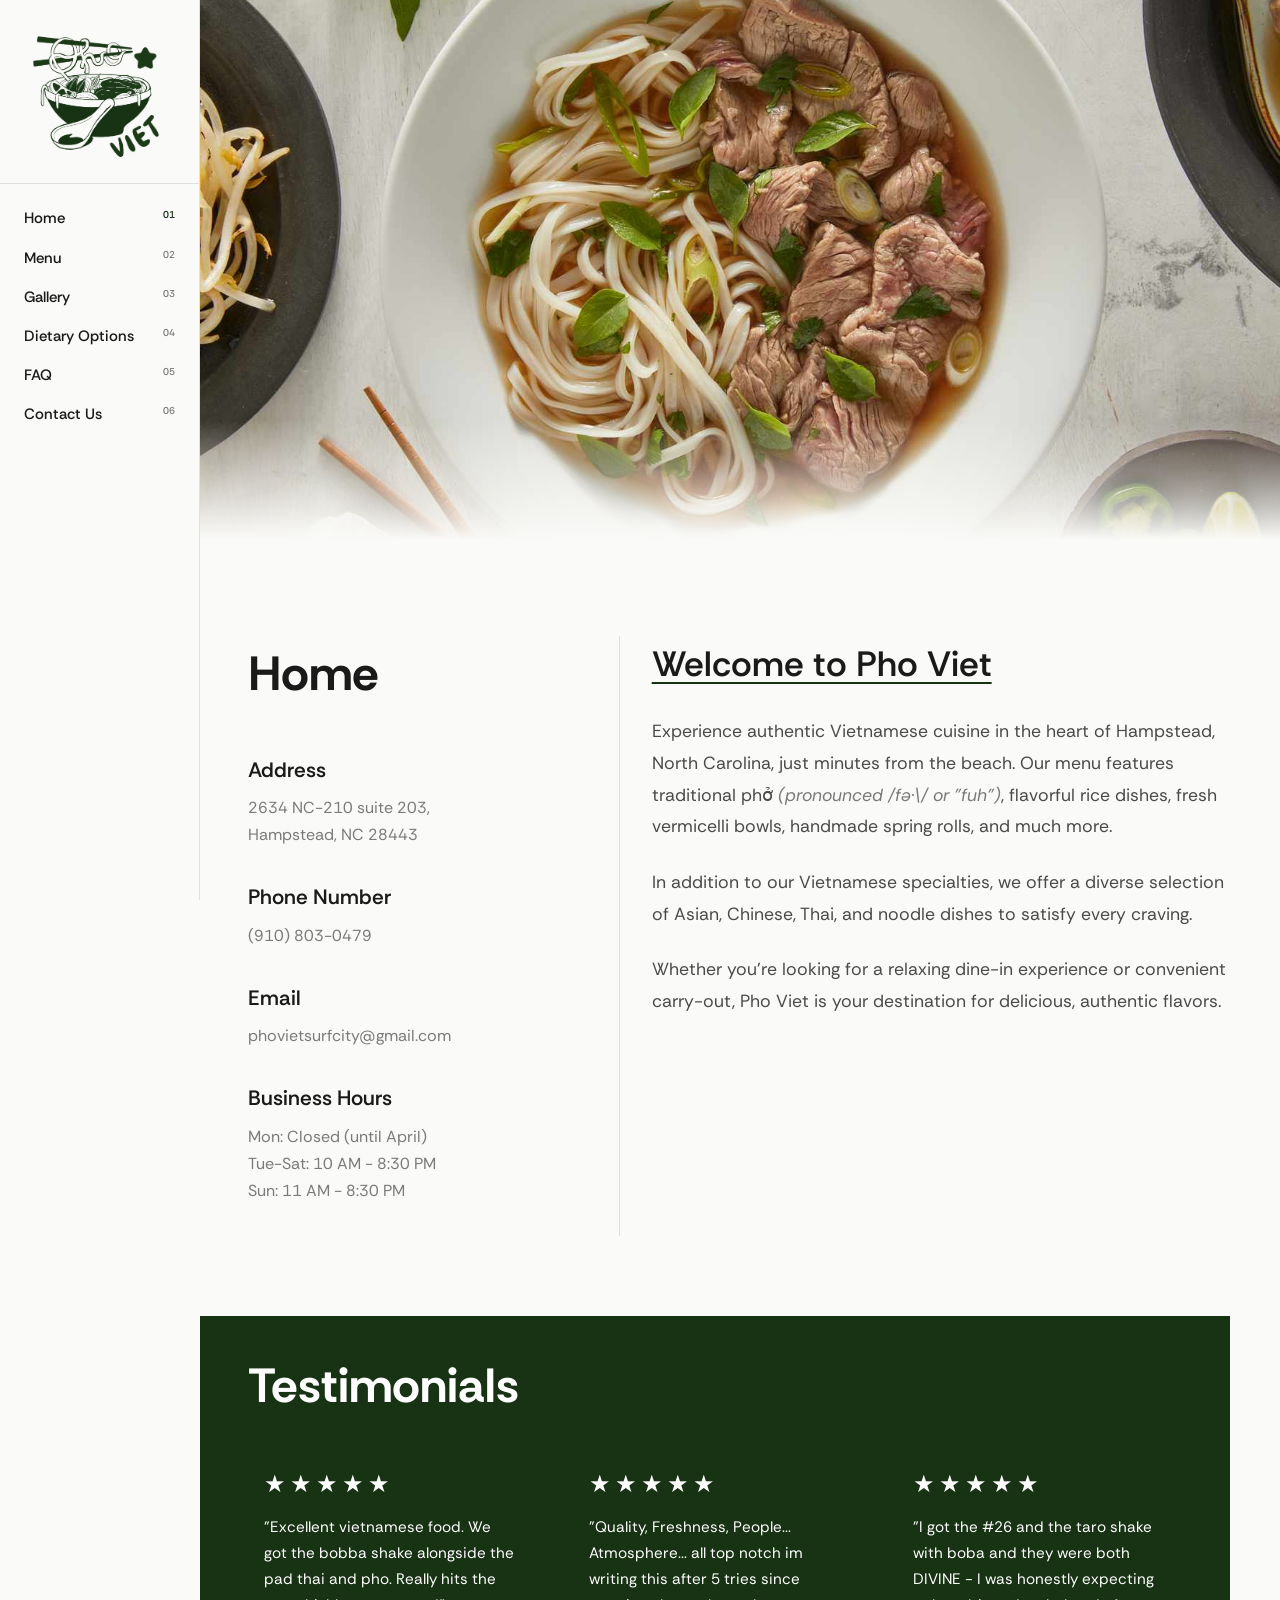
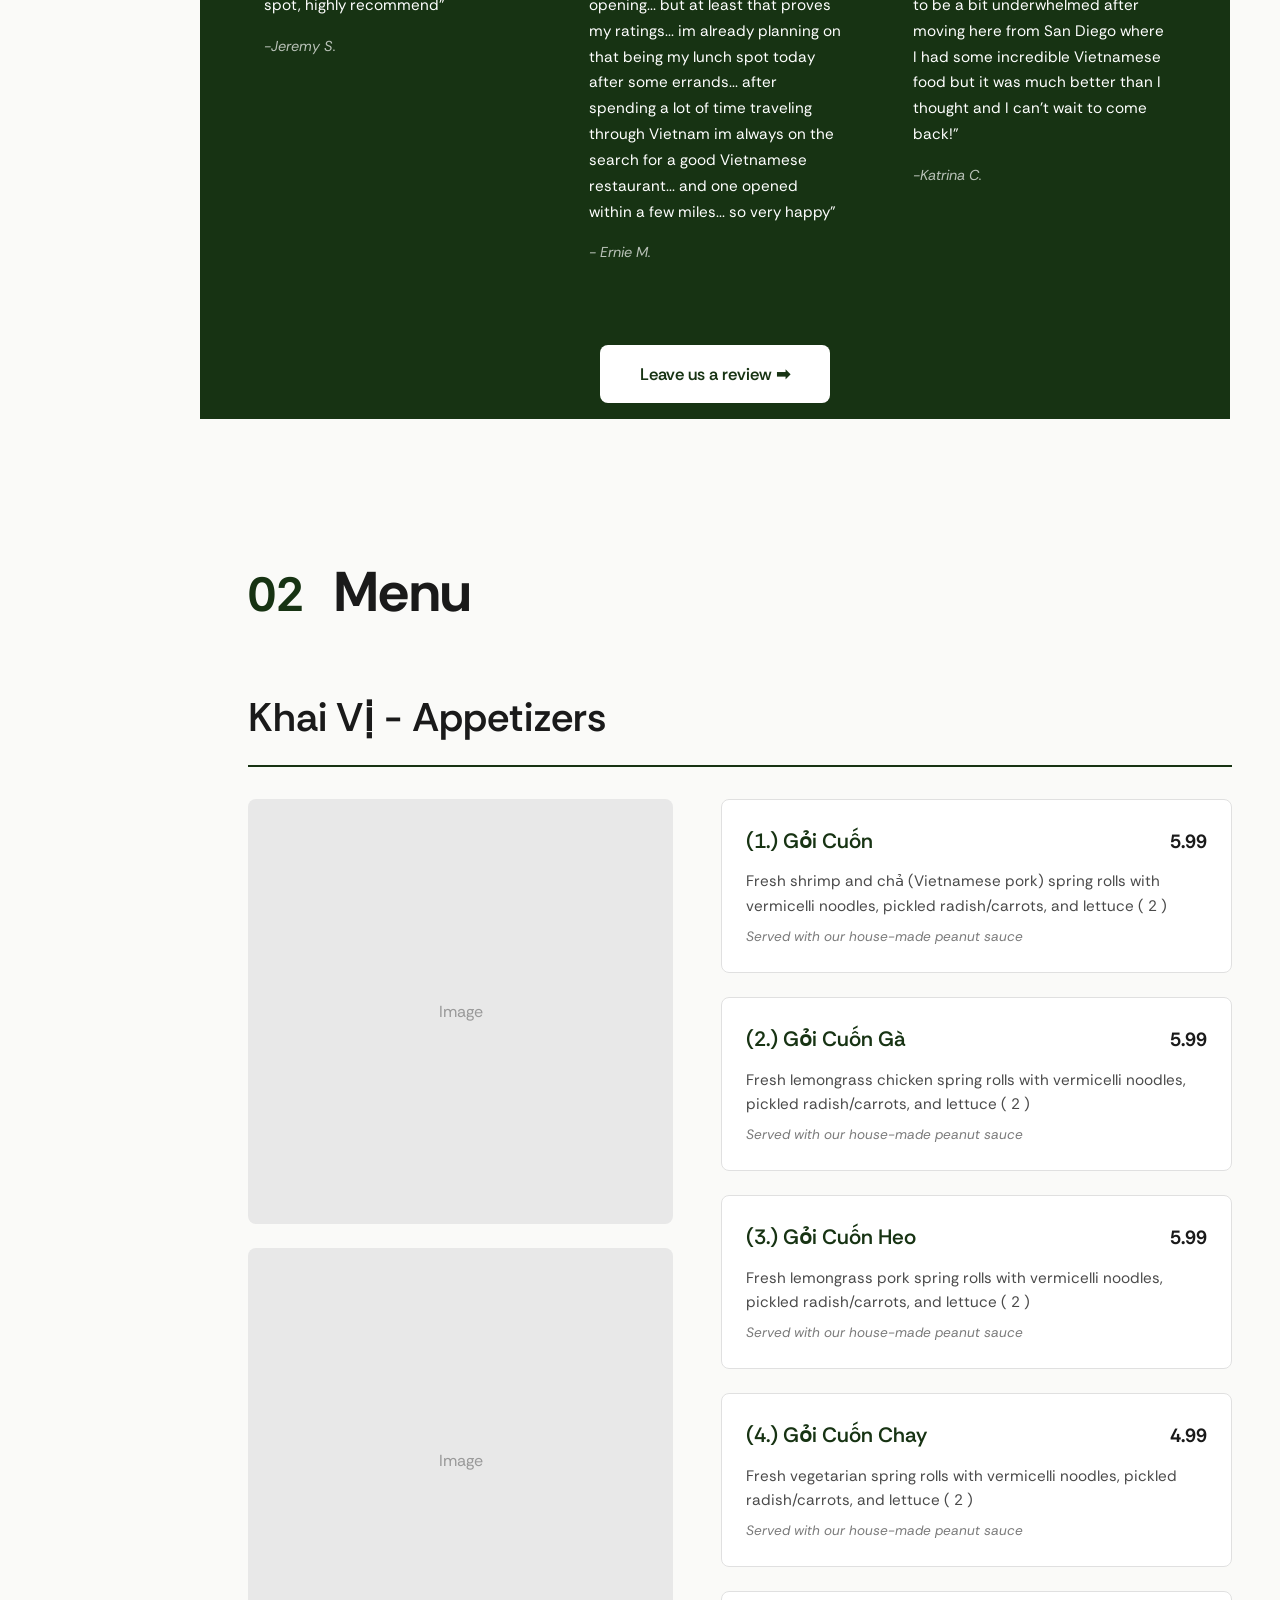
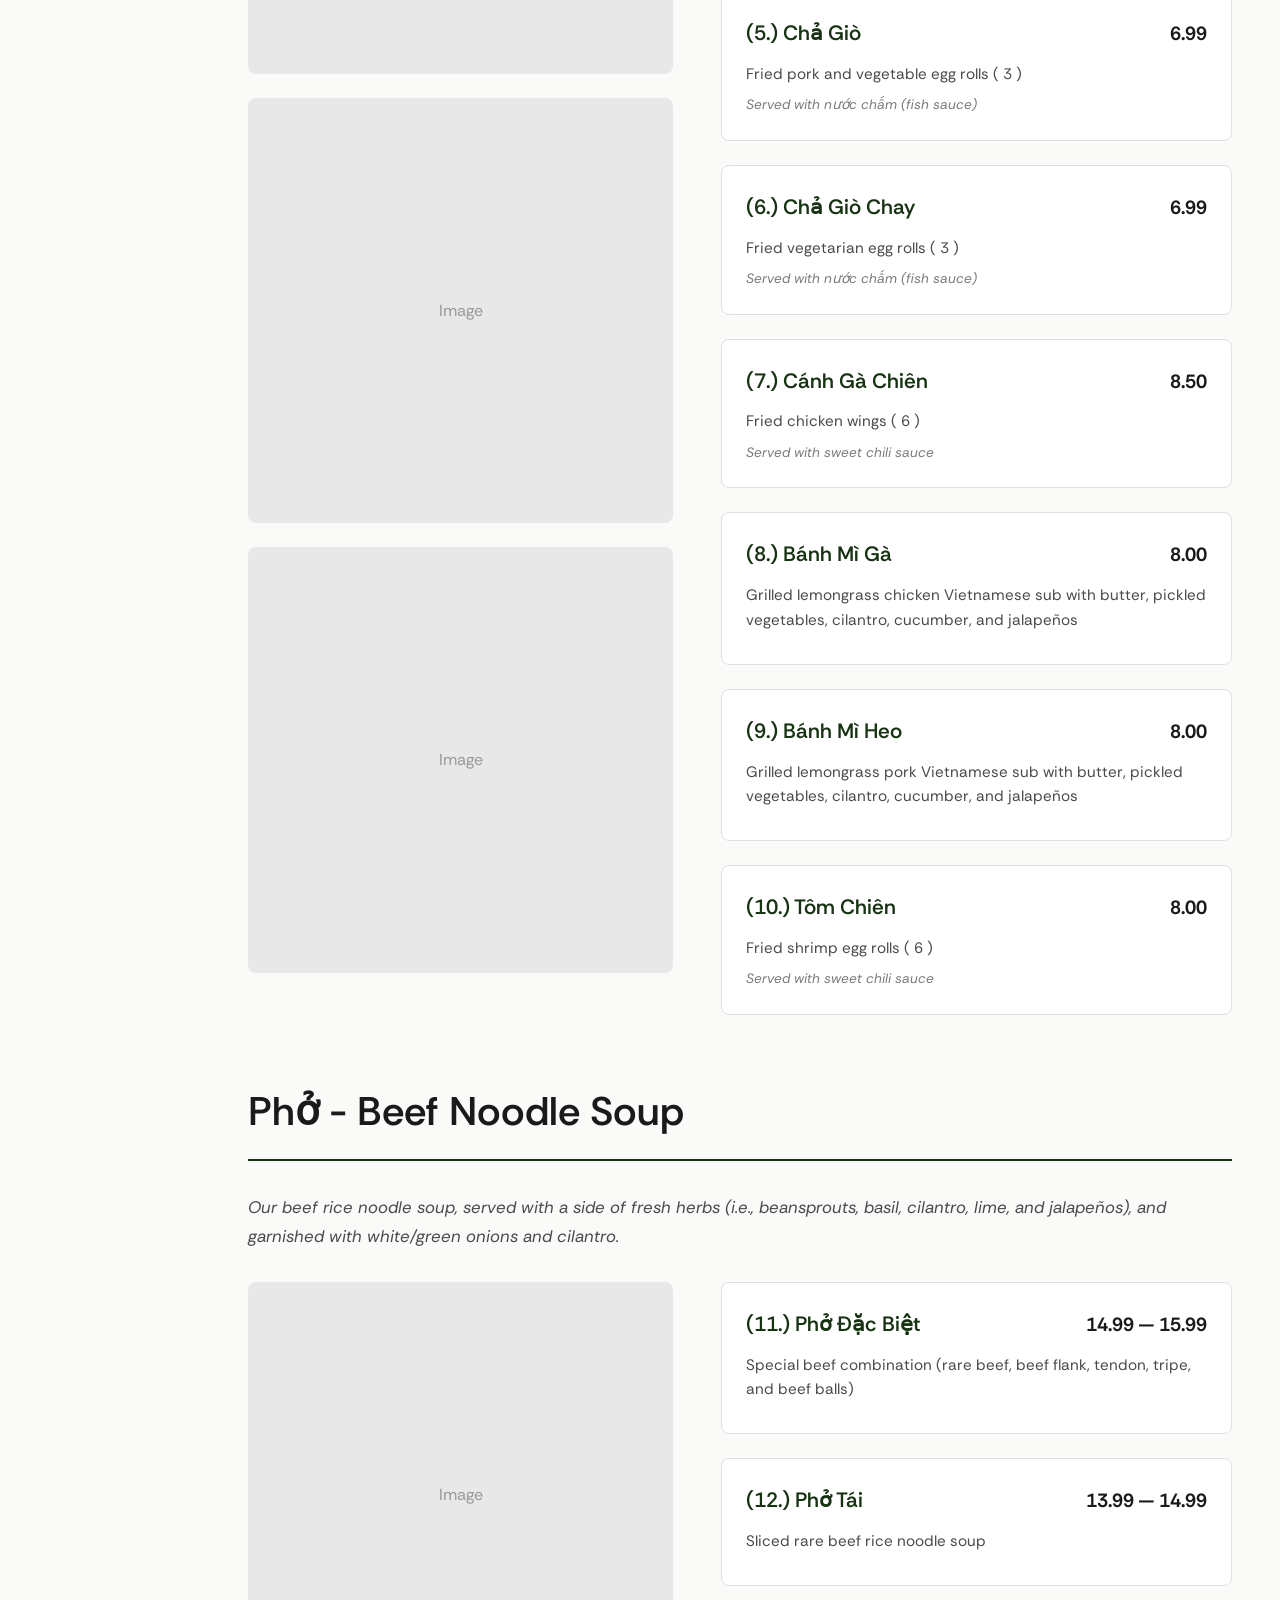
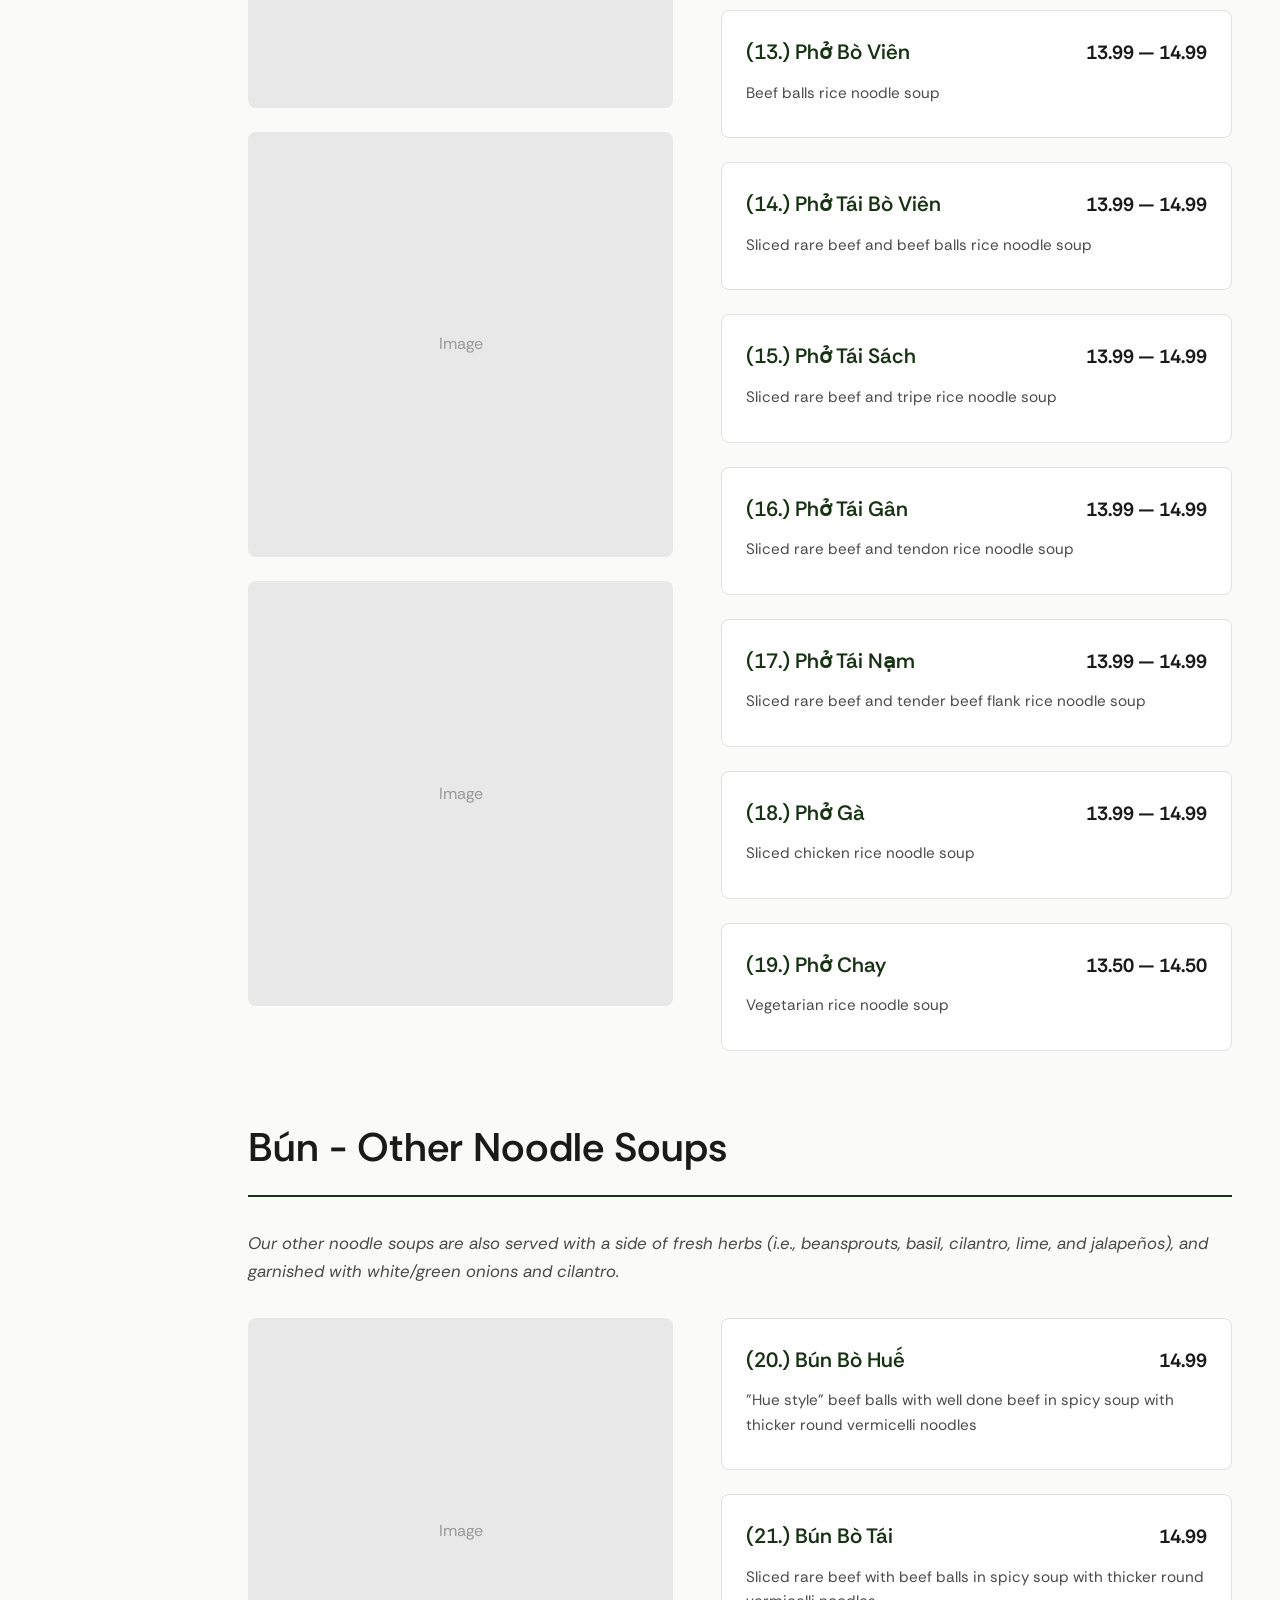
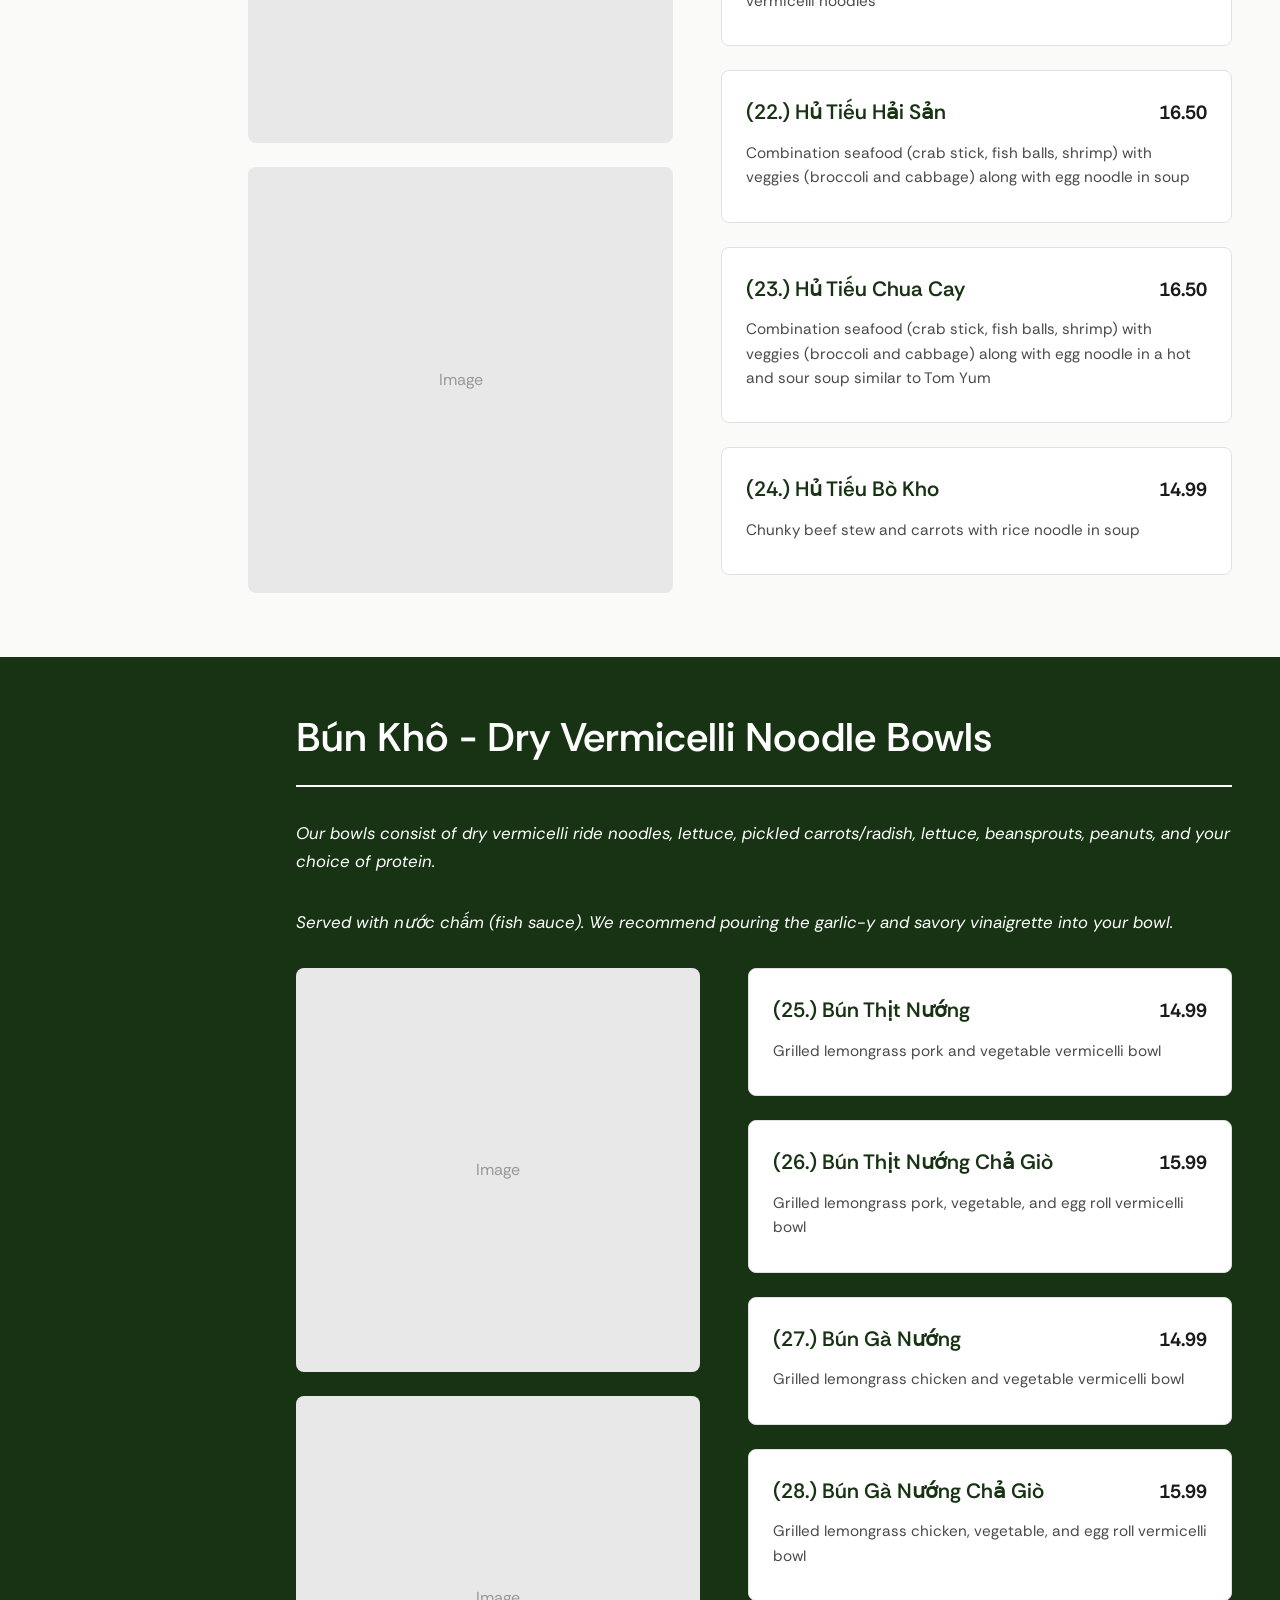
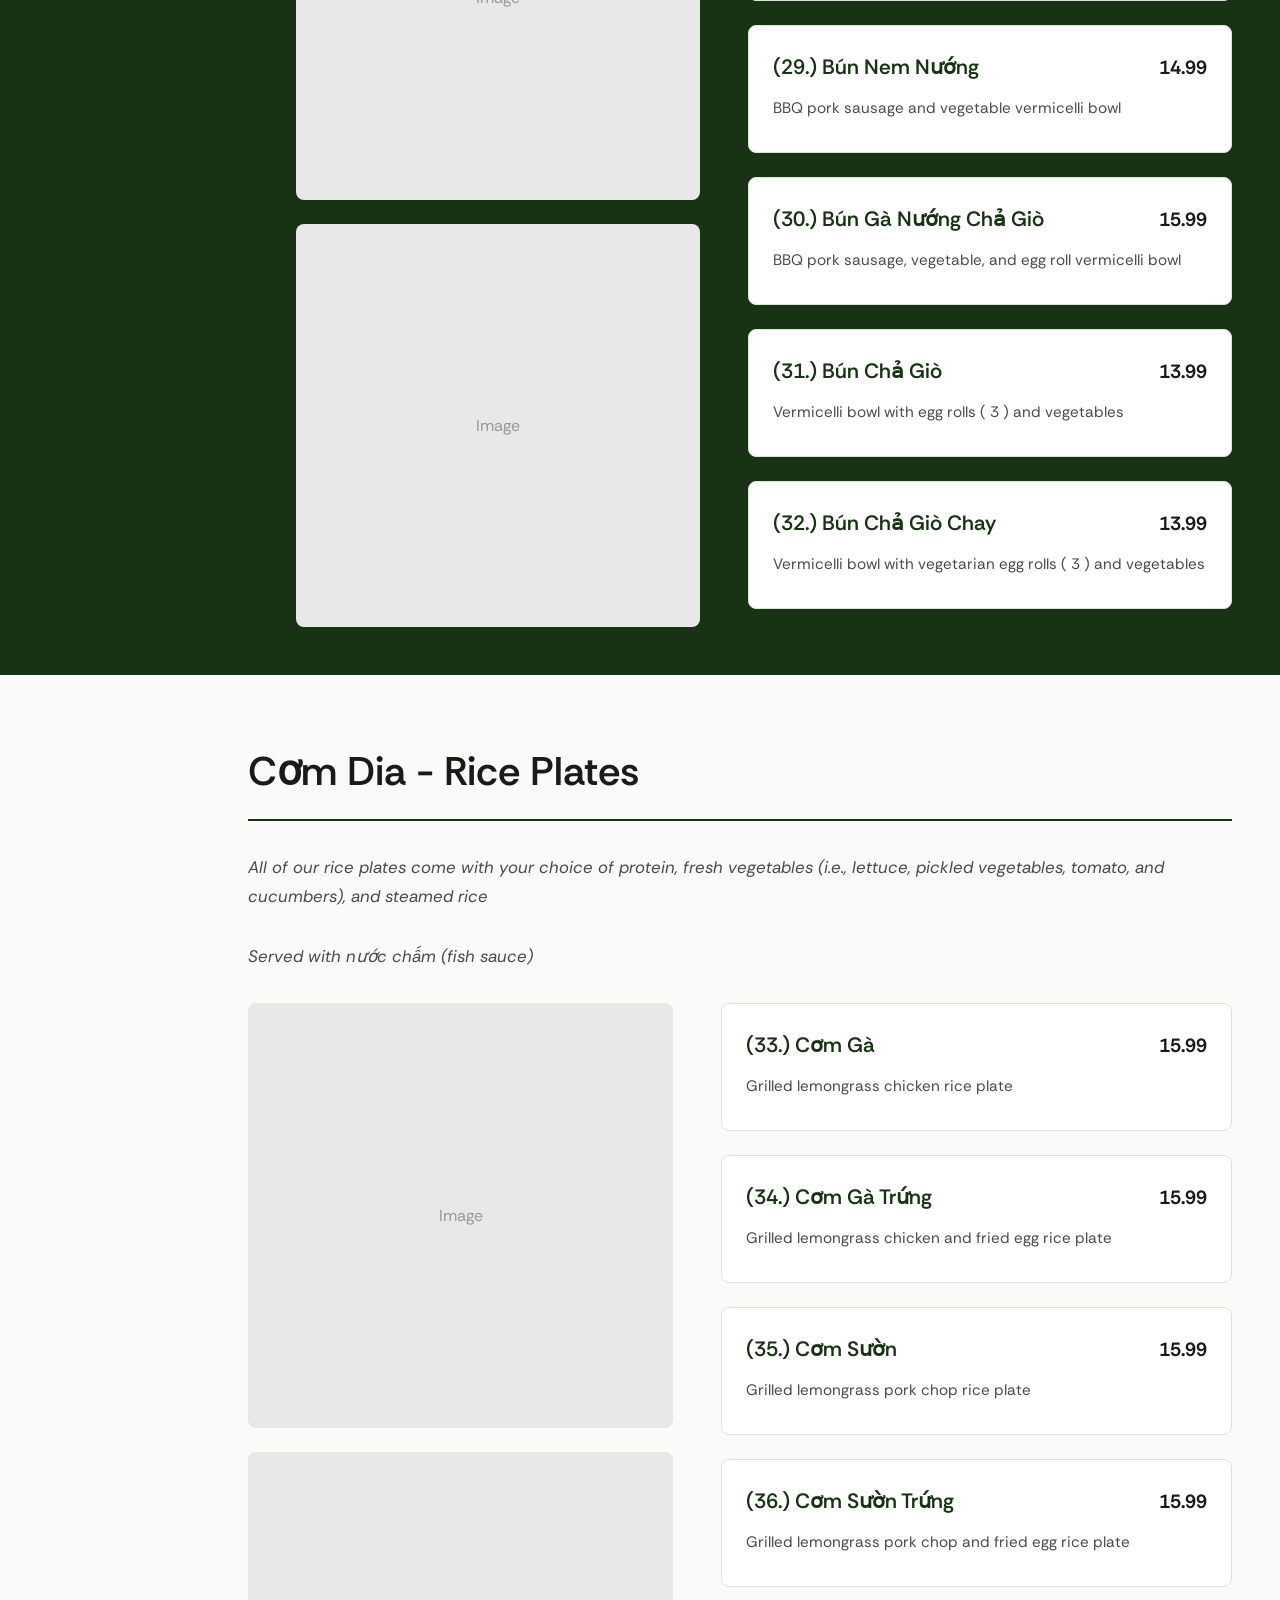
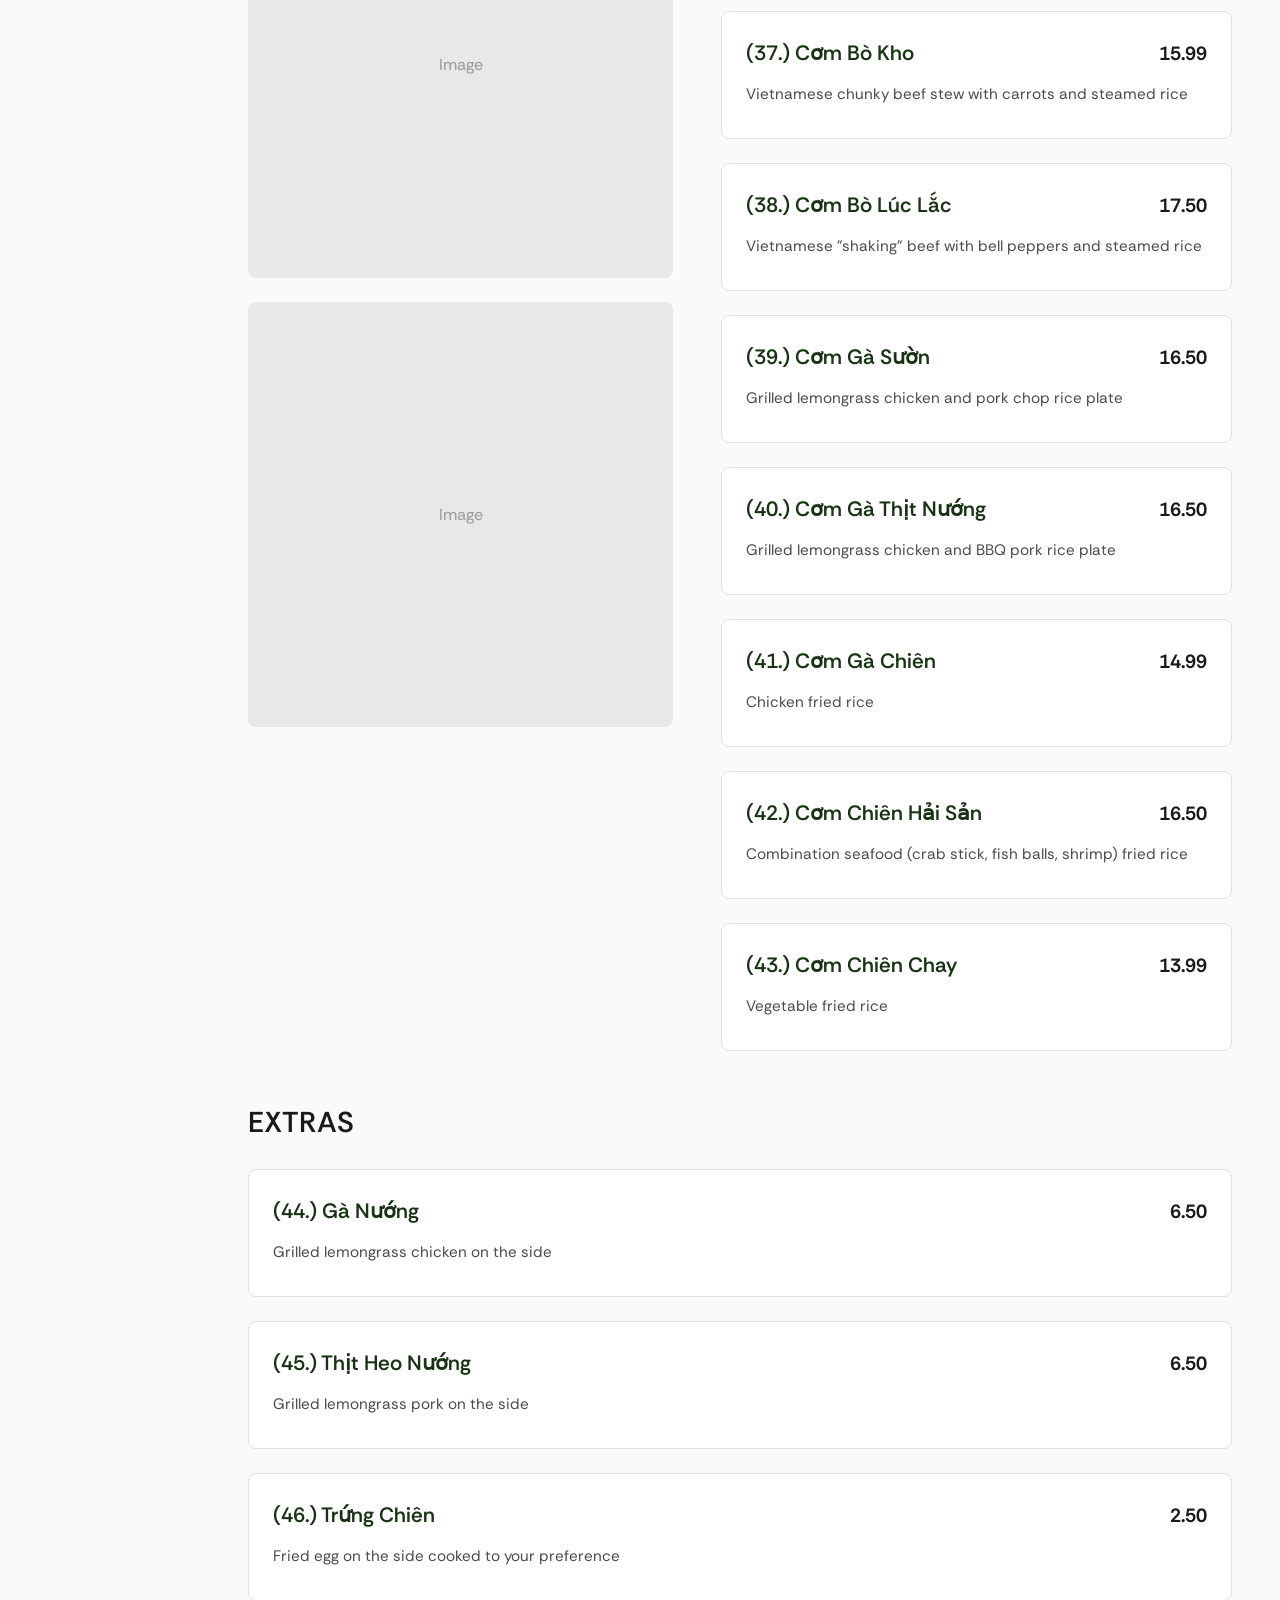
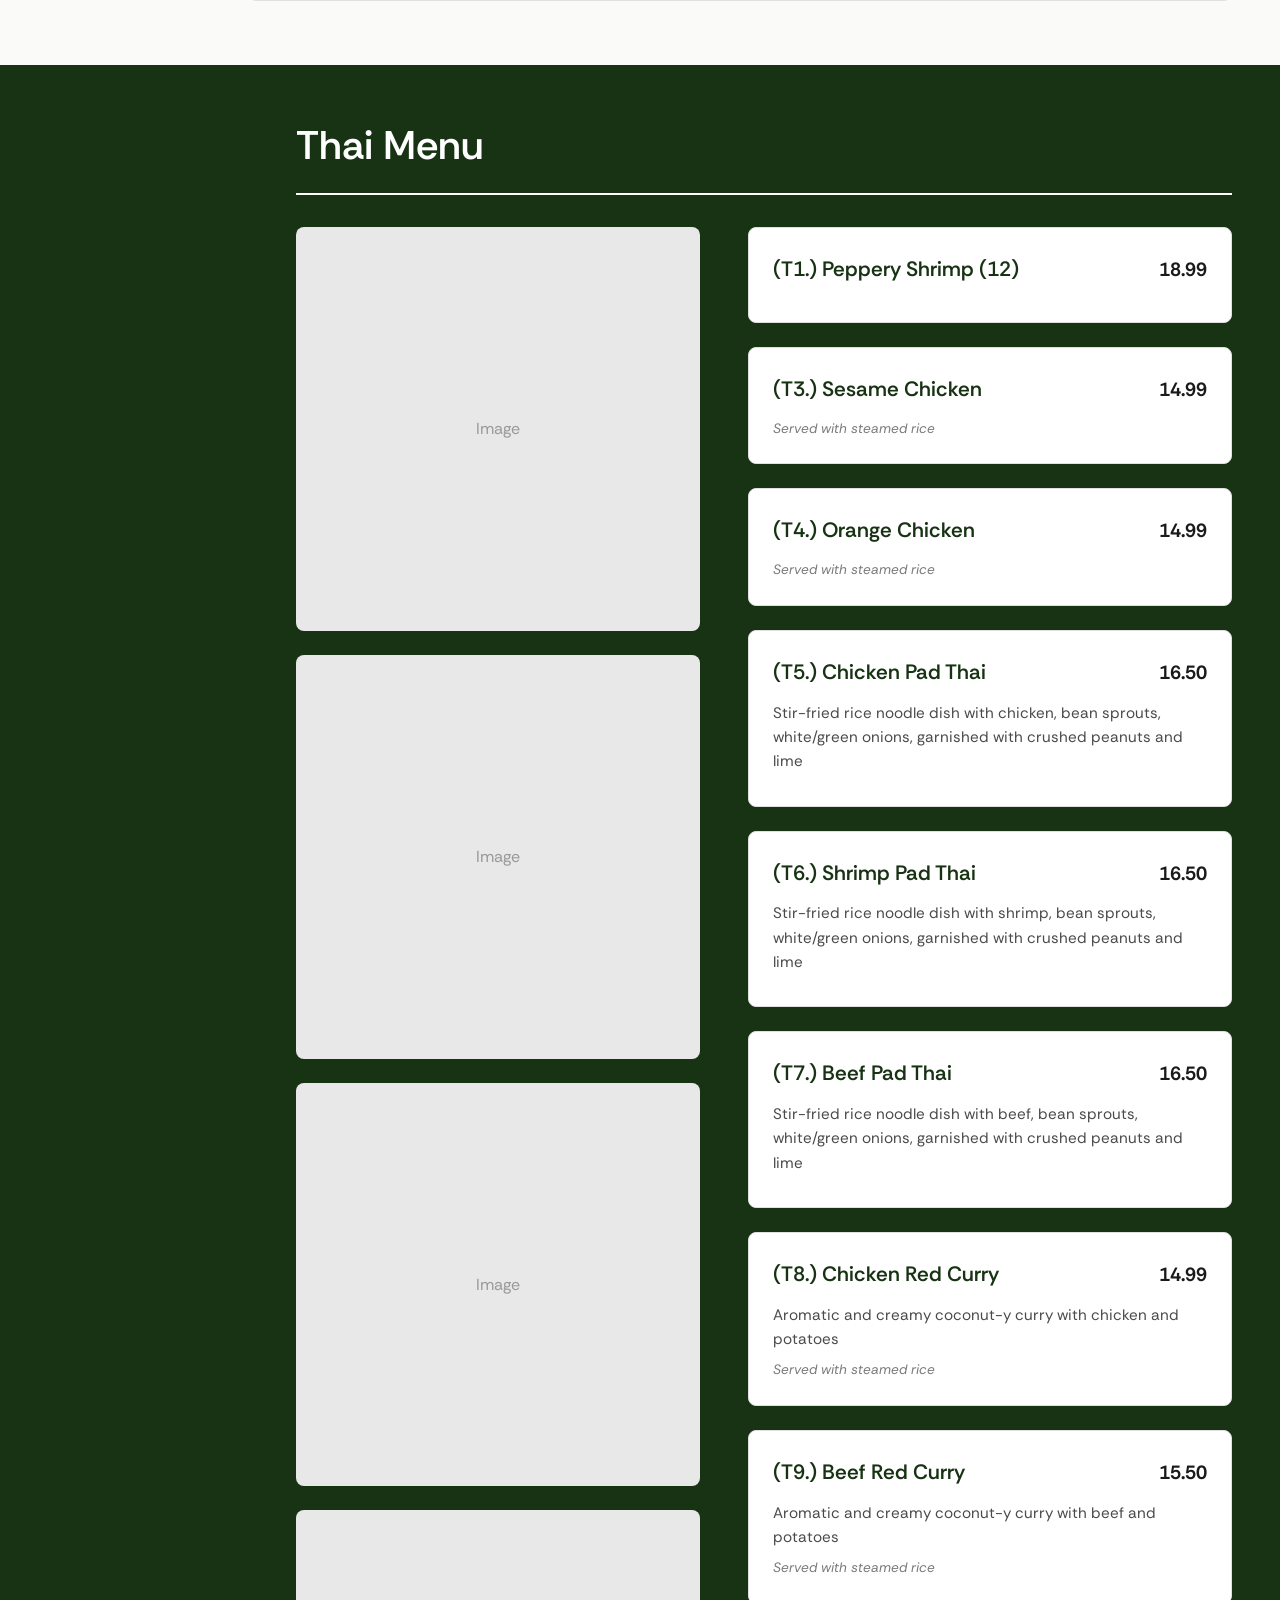
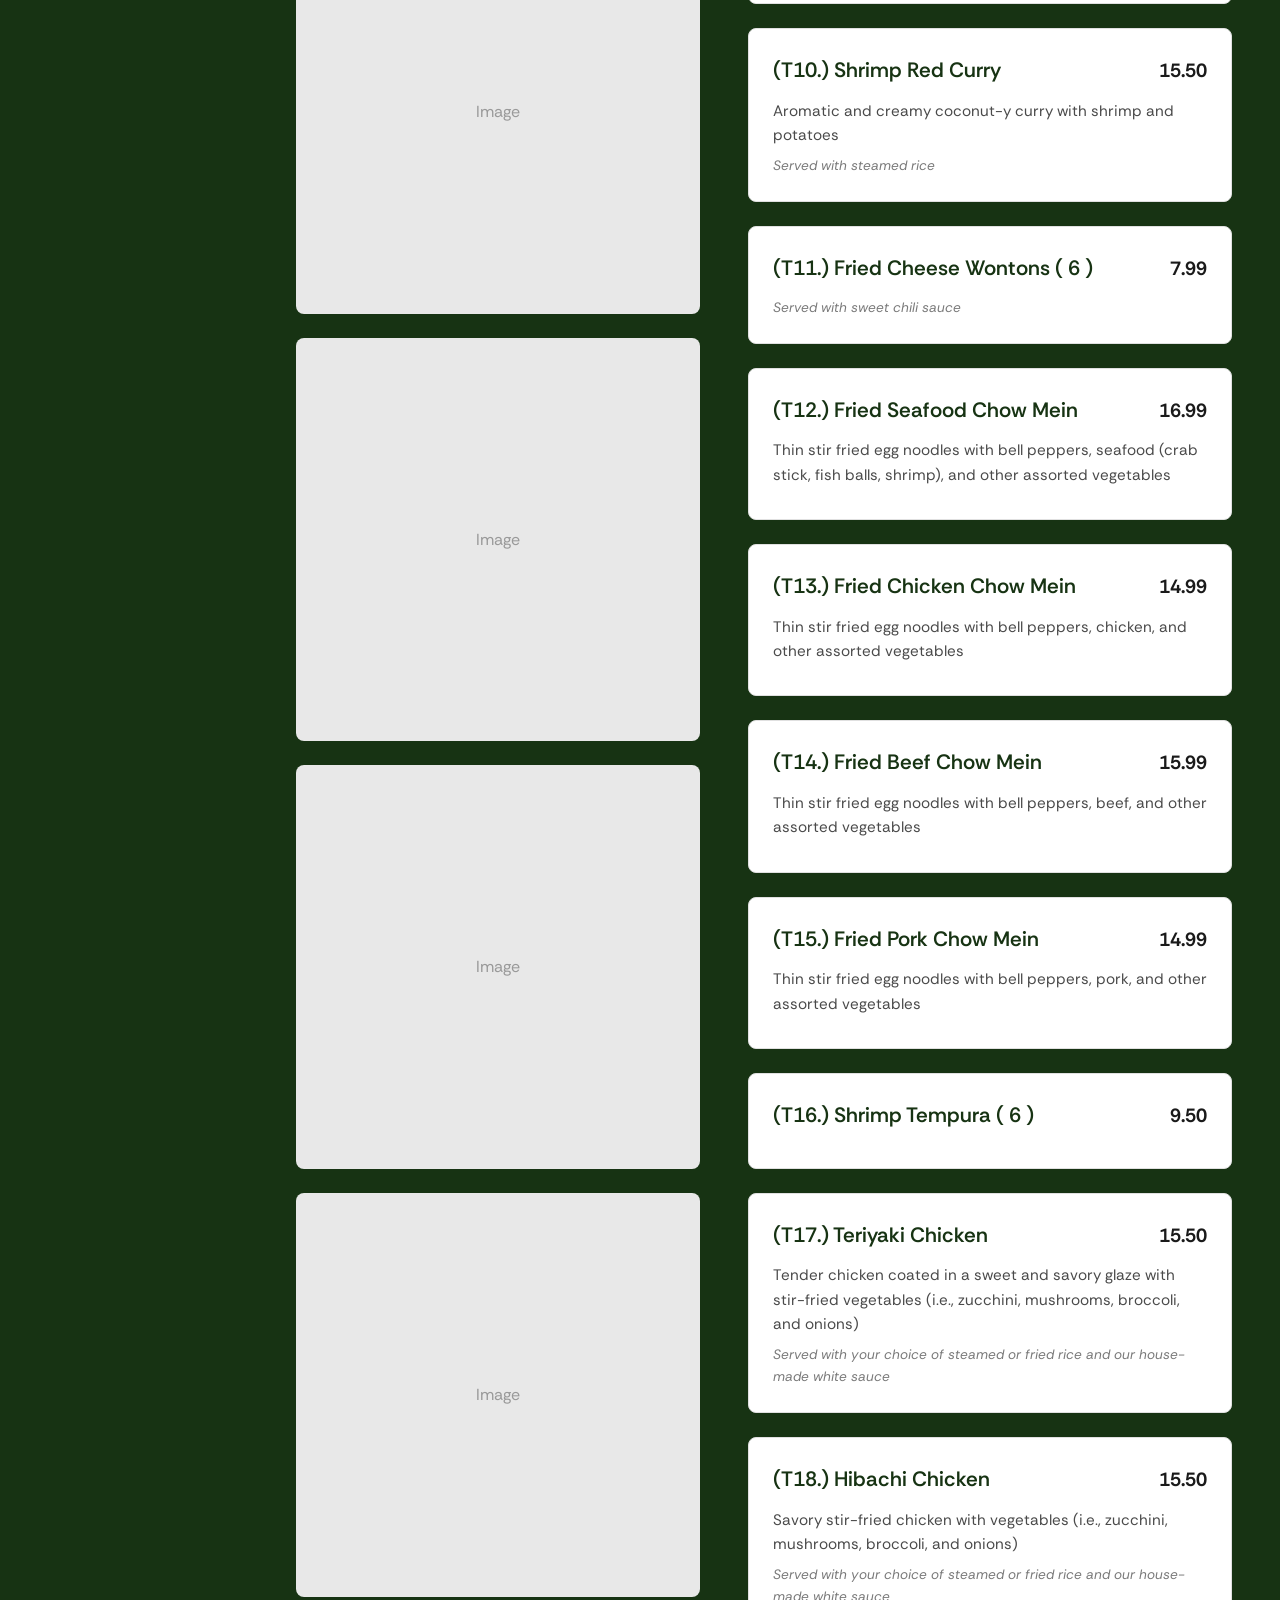
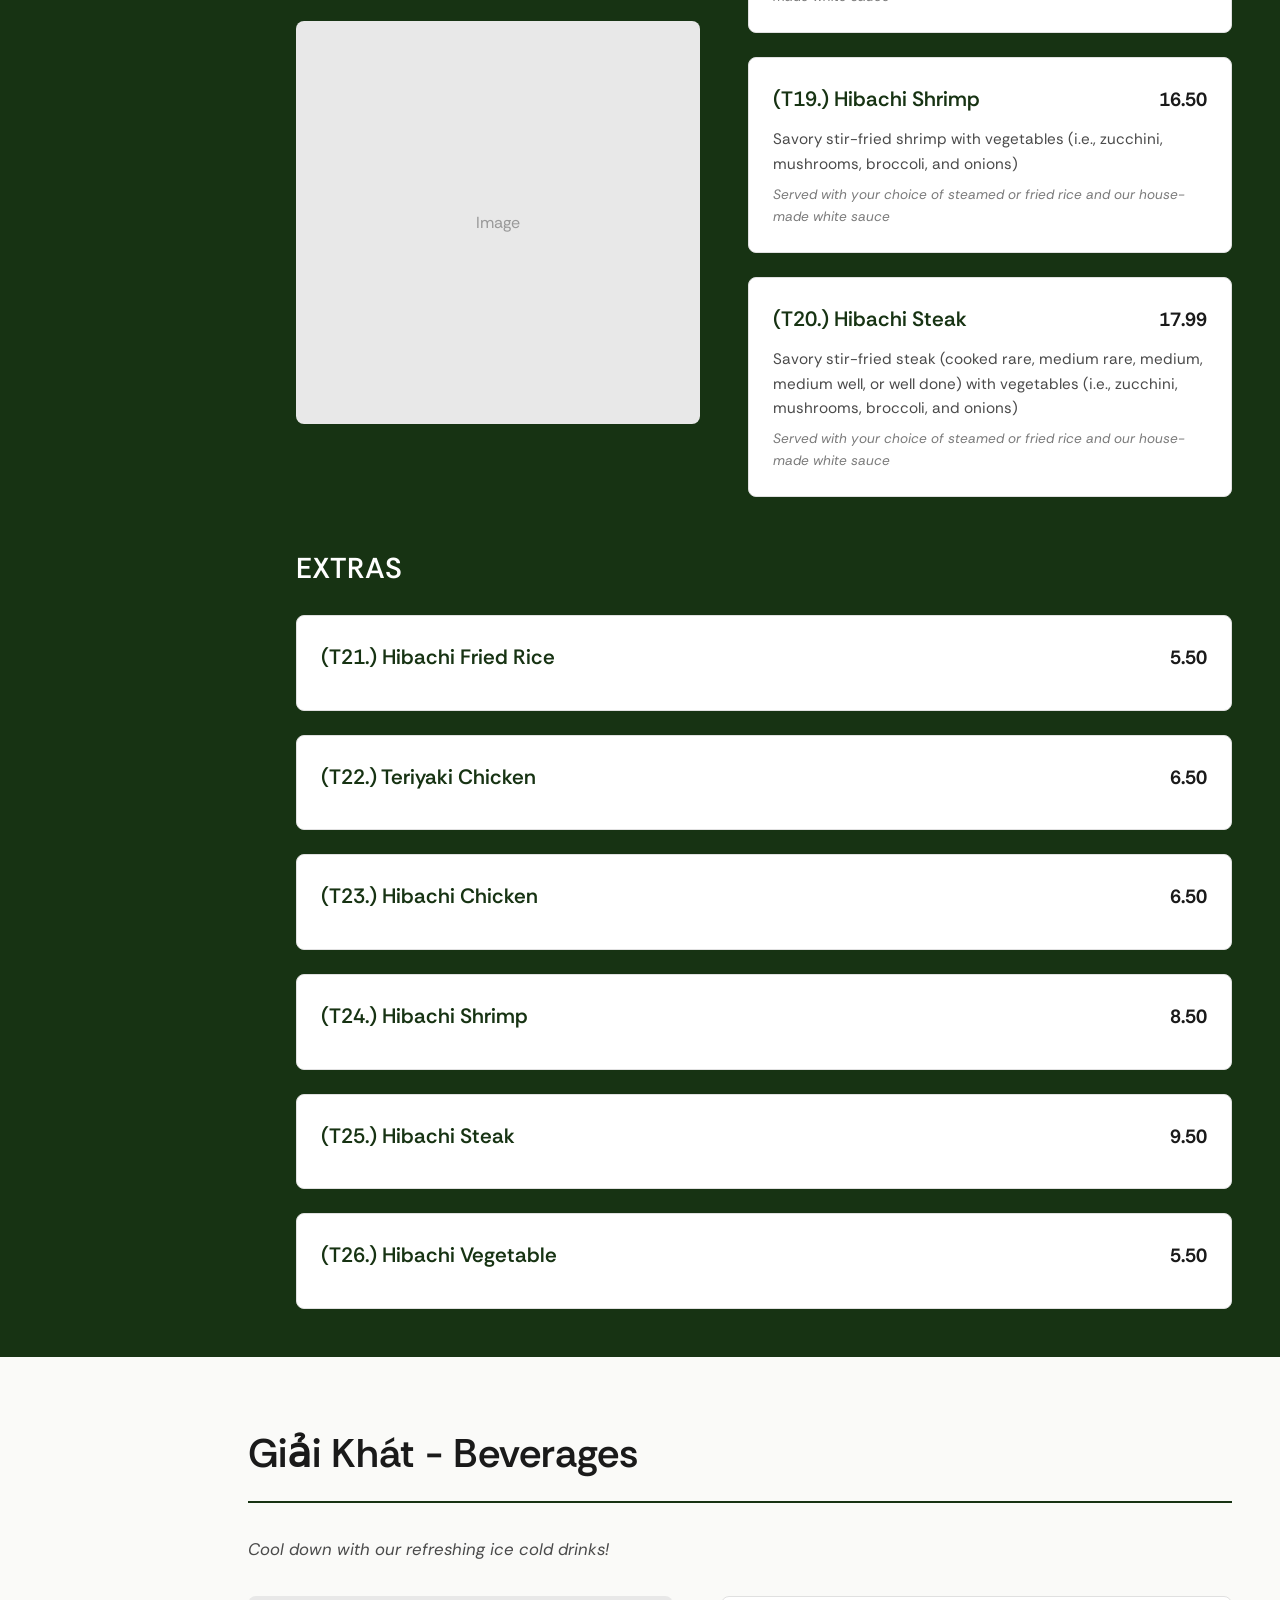
==== commit 662fa857: "changing the (2) --> ( 2 )" ====
--- a/index.html
+++ b/index.html
@@ -139,7 +139,7 @@
                                     <h3 class="item-name">(1.) Gỏi Cuốn</h3>
                                     <span class="item-price">5.99</span>
                                 </div>
-                                <p class="item-description">Fresh shrimp and chả (Vietnamese pork) spring rolls with vermicelli noodles, pickled radish/carrots, and lettuce (2)</p>
+                                <p class="item-description">Fresh shrimp and chả (Vietnamese pork) spring rolls with vermicelli noodles, pickled radish/carrots, and lettuce ( 2 )</p>
                                 <p class="item-note">Served with our house-made peanut sauce</p>
                             </div>
 
@@ -148,7 +148,7 @@
                                     <h3 class="item-name">(2.) Gỏi Cuốn Gà</h3>
                                     <span class="item-price">5.99</span>
                                 </div>
-                                <p class="item-description">Fresh lemongrass chicken spring rolls with vermicelli noodles, pickled radish/carrots, and lettuce (2)</p>
+                                <p class="item-description">Fresh lemongrass chicken spring rolls with vermicelli noodles, pickled radish/carrots, and lettuce ( 2 )</p>
                                 <p class="item-note">Served with our house-made peanut sauce</p>
                             </div>
 
@@ -157,7 +157,7 @@
                                     <h3 class="item-name">(3.) Gỏi Cuốn Heo</h3>
                                     <span class="item-price">5.99</span>
                                 </div>
-                                <p class="item-description">Fresh lemongrass pork spring rolls with vermicelli noodles, pickled radish/carrots, and lettuce (2)</p>
+                                <p class="item-description">Fresh lemongrass pork spring rolls with vermicelli noodles, pickled radish/carrots, and lettuce ( 2 )</p>
                                 <p class="item-note">Served with our house-made peanut sauce</p>
                             </div>
 
@@ -166,7 +166,7 @@
                                     <h3 class="item-name">(4.) Gỏi Cuốn Chay</h3>
                                     <span class="item-price">4.99</span>
                                 </div>
-                                <p class="item-description">Fresh vegetarian spring rolls with vermicelli noodles, pickled radish/carrots, and lettuce (2)</p>
+                                <p class="item-description">Fresh vegetarian spring rolls with vermicelli noodles, pickled radish/carrots, and lettuce ( 2 )</p>
                                 <p class="item-note">Served with our house-made peanut sauce</p>
                             </div>
 
@@ -175,7 +175,7 @@
                                     <h3 class="item-name">(5.) Chả Giò</h3>
                                     <span class="item-price">6.99</span>
                                 </div>
-                                <p class="item-description">Fried pork and vegetable egg rolls (3)</p>
+                                <p class="item-description">Fried pork and vegetable egg rolls ( 3 )</p>
                                 <p class="item-note">Served with nước chấm (fish sauce)</p>
                             </div>
 
@@ -184,7 +184,7 @@
                                     <h3 class="item-name">(6.) Chả Giò Chay</h3>
                                     <span class="item-price">6.99</span>
                                 </div>
-                                <p class="item-description">Fried vegetarian egg rolls (3)</p>
+                                <p class="item-description">Fried vegetarian egg rolls ( 3 )</p>
                                 <p class="item-note">Served with nước chấm (fish sauce)</p>
                             </div>
 
@@ -193,7 +193,7 @@
                                     <h3 class="item-name">(7.) Cánh Gà Chiên</h3>
                                     <span class="item-price">8.50</span>
                                 </div>
-                                <p class="item-description">Fried chicken wings (6)</p>
+                                <p class="item-description">Fried chicken wings ( 6 )</p>
                                 <p class="item-note">Served with sweet chili sauce</p>
                             </div>
 
@@ -218,7 +218,7 @@
                                     <h3 class="item-name">(10.) Tôm Chiên</h3>
                                     <span class="item-price">8.00</span>
                                 </div>
-                                <p class="item-description">Fried shrimp egg rolls (6)</p>
+                                <p class="item-description">Fried shrimp egg rolls ( 6 )</p>
                                 <p class="item-note">Served with sweet chili sauce</p>
                             </div>
                         </div>
@@ -436,7 +436,7 @@
                                         <h3 class="item-name">(31.) Bún Chả Giò</h3>
                                         <span class="item-price">13.99</span>
                                     </div>
-                                    <p class="item-description">Vermicelli bowl with egg rolls (3) and vegetables</p>
+                                    <p class="item-description">Vermicelli bowl with egg rolls ( 3 ) and vegetables</p>
                                 </div>
 
                                 <div class="menu-item">
@@ -444,7 +444,7 @@
                                         <h3 class="item-name">(32.) Bún Chả Giò Chay</h3>
                                         <span class="item-price">13.99</span>
                                     </div>
-                                    <p class="item-description">Vermicelli bowl with vegetarian egg rolls (3) and vegetables</p>
+                                    <p class="item-description">Vermicelli bowl with vegetarian egg rolls ( 3 ) and vegetables</p>
                                 </div>
                             </div>
                         </div>
@@ -539,7 +539,7 @@
 
                             <div class="menu-item">
                                 <div class="menu-item-header">
-                                    <h3 class="item-name">(43.) Cơm Chiên Hải Sản</h3>
+                                    <h3 class="item-name">(42.) Cơm Chiên Hải Sản</h3>
                                     <span class="item-price">16.50</span>
                                 </div>
                                 <p class="item-description">Combination seafood (crab stick, fish balls, shrimp) fried rice</p>
@@ -578,7 +578,7 @@
                                 <h3 class="item-name">(46.) Trứng Chiên</h3>
                                 <span class="item-price">2.50</span>
                             </div>
-                            <p class="item-description">Fried egg on the side</p>
+                            <p class="item-description">Fried egg on the side cooked to your preference</p>
                         </div>
                     </div>
                 </div>
@@ -677,7 +677,7 @@
 
                             <div class="menu-item">
                                 <div class="menu-item-header">
-                                    <h3 class="item-name">(T11.) Fried Cheese Wontons (6)</h3>
+                                    <h3 class="item-name">(T11.) Fried Cheese Wontons ( 6 )</h3>
                                     <span class="item-price">7.99</span>
                                 </div>
                                 <p class="item-note">Served with sweet chili sauce</p>
@@ -717,7 +717,7 @@
 
                             <div class="menu-item">
                                 <div class="menu-item-header">
-                                    <h3 class="item-name">(T16.) Shrimp Tempura (6)</h3>
+                                    <h3 class="item-name">(T16.) Shrimp Tempura ( 6 )</h3>
                                     <span class="item-price">9.50</span>
                                 </div>
                             </div>
@@ -1005,7 +1005,7 @@
                             <div class="dietary-circle"></div>
                             <div class="dietary-item-info">
                                 <h3 class="dietary-item-name">(4.) Gỏi Cuốn Chay</h3>
-                                <p class="dietary-item-desc">Fresh vegetarian spring rolls with vermicelli noodles, pickled radish/carrots, and lettuce.</p>
+                                <p class="dietary-item-desc">Fresh vegetarian spring rolls with vermicelli noodles, pickled radish/carrots, and lettuce ( 2 )</p>
                                 <p class="dietary-item-note">Served with our house-made peanut sauce</p>
                             </div>
                         </div>
@@ -1014,7 +1014,7 @@
                             <div class="dietary-circle" style="background: #a8c5c5;"></div>
                             <div class="dietary-item-info">
                                 <h3 class="dietary-item-name">(6.) Chả Giò Chay</h3>
-                                <p class="dietary-item-desc">Crispy vegetarian egg rolls</p>
+                                <p class="dietary-item-desc">Crispy vegetarian egg rolls ( 3 )</p>
                                 <p class="dietary-item-note">Served with nước chấm (fish sauce)</p>
                             </div>
                         </div>
@@ -1023,7 +1023,7 @@
                             <div class="dietary-circle" style="background: white; border: 2px solid #333;"></div>
                             <div class="dietary-item-info">
                                 <h3 class="dietary-item-name">(19.) Phở Chay (Medium/Large)</h3>
-                                <p class="dietary-item-desc">Vegetarian phở with rice noodles, assorted vegetables (e.g., carrots, cabbage, and broccoli), white/green onions, cilantro, and flavorful vegetable-based broth.</p>
+                                <p class="dietary-item-desc">Vegetarian phở with rice noodles, assorted vegetables (e.g., carrots, cabbage, and broccoli), white/green onions, cilantro, and flavorful vegetable-based broth</p>
                                 <p class="dietary-item-note">Also served with beansprouts, basil, cilantro, lime, and jalapeños</p>
                             </div>
                         </div>
@@ -1032,7 +1032,7 @@
                             <div class="dietary-circle" style="background: #b3d9e6;"></div>
                             <div class="dietary-item-info">
                                 <h3 class="dietary-item-name">(32.) Bún Chả Giò Chay</h3>
-                                <p class="dietary-item-desc">Vermicelli noodles served with crispy vegetarian egg rolls, pickled carrots and radish, beansprouts, lettuce, and peanuts</p>
+                                <p class="dietary-item-desc">Vermicelli noodles served with crispy vegetarian egg rolls ( 3 ), pickled carrots and radish, beansprouts, lettuce, and peanuts</p>
                                 <p class="dietary-item-note">Served with nước chấm (fish sauce)</p>
                             </div>
                         </div>
@@ -1041,7 +1041,7 @@
                             <div class="dietary-circle" style="background: #f5a623;"></div>
                             <div class="dietary-item-info">
                                 <h3 class="dietary-item-name">(43.) Cơm Chiên Chay</h3>
-                                <p class="dietary-item-desc">Vegetarian fried rice with assorted vegetables, beansprouts, carrots, peas, and egg (optional).</p>
+                                <p class="dietary-item-desc">Vegetarian fried rice with assorted vegetables, beansprouts, carrots, peas, and egg (optional)</p>
                             </div>
                         </div>
 
@@ -1049,7 +1049,7 @@
                             <div class="dietary-circle" style="background: #a8c5c5;"></div>
                             <div class="dietary-item-info">
                                 <h3 class="dietary-item-name">Veggie Pad Thai</h3>
-                                <p class="dietary-item-desc">Stir-fried rice noodles with white/green onions, peanuts, lime, and egg (optional).</p>
+                                <p class="dietary-item-desc">Stir-fried rice noodles with white/green onions, peanuts, lime, and egg (optional)</p>
                             </div>
                         </div>
 
@@ -1066,7 +1066,7 @@
                             <div class="dietary-circle" style="background: #b3d9e6;"></div>
                             <div class="dietary-item-info">
                                 <h3 class="dietary-item-name">Veggie Chow Mein</h3>
-                                <p class="dietary-item-desc">Stir-fried egg noodles with savory sauce and assorted vegetables including bell peppers.</p>
+                                <p class="dietary-item-desc">Stir-fried egg noodles with savory sauce and assorted vegetables including bell peppers</p>
                             </div>
                         </div>
 
@@ -1074,7 +1074,7 @@
                             <div class="dietary-circle" style="background: #f5a623;"></div>
                             <div class="dietary-item-info">
                                 <h3 class="dietary-item-name">Vegetable Red Curry</h3>
-                                <p class="dietary-item-desc">Vibrant and aromatic Thai dish that brings together creamy coconut milk, fragrant spices, and varying vegetables (i.e., broccoli, cabbage, carrots, onions, and cilantro).</p>
+                                <p class="dietary-item-desc">Vibrant and aromatic Thai dish that brings together creamy coconut milk, fragrant spices, and varying vegetables (i.e., broccoli, cabbage, carrots, onions, and cilantro)</p>
                                 <p class="dietary-item-note">Served with steamed rice</p>
                             </div>
                         </div>
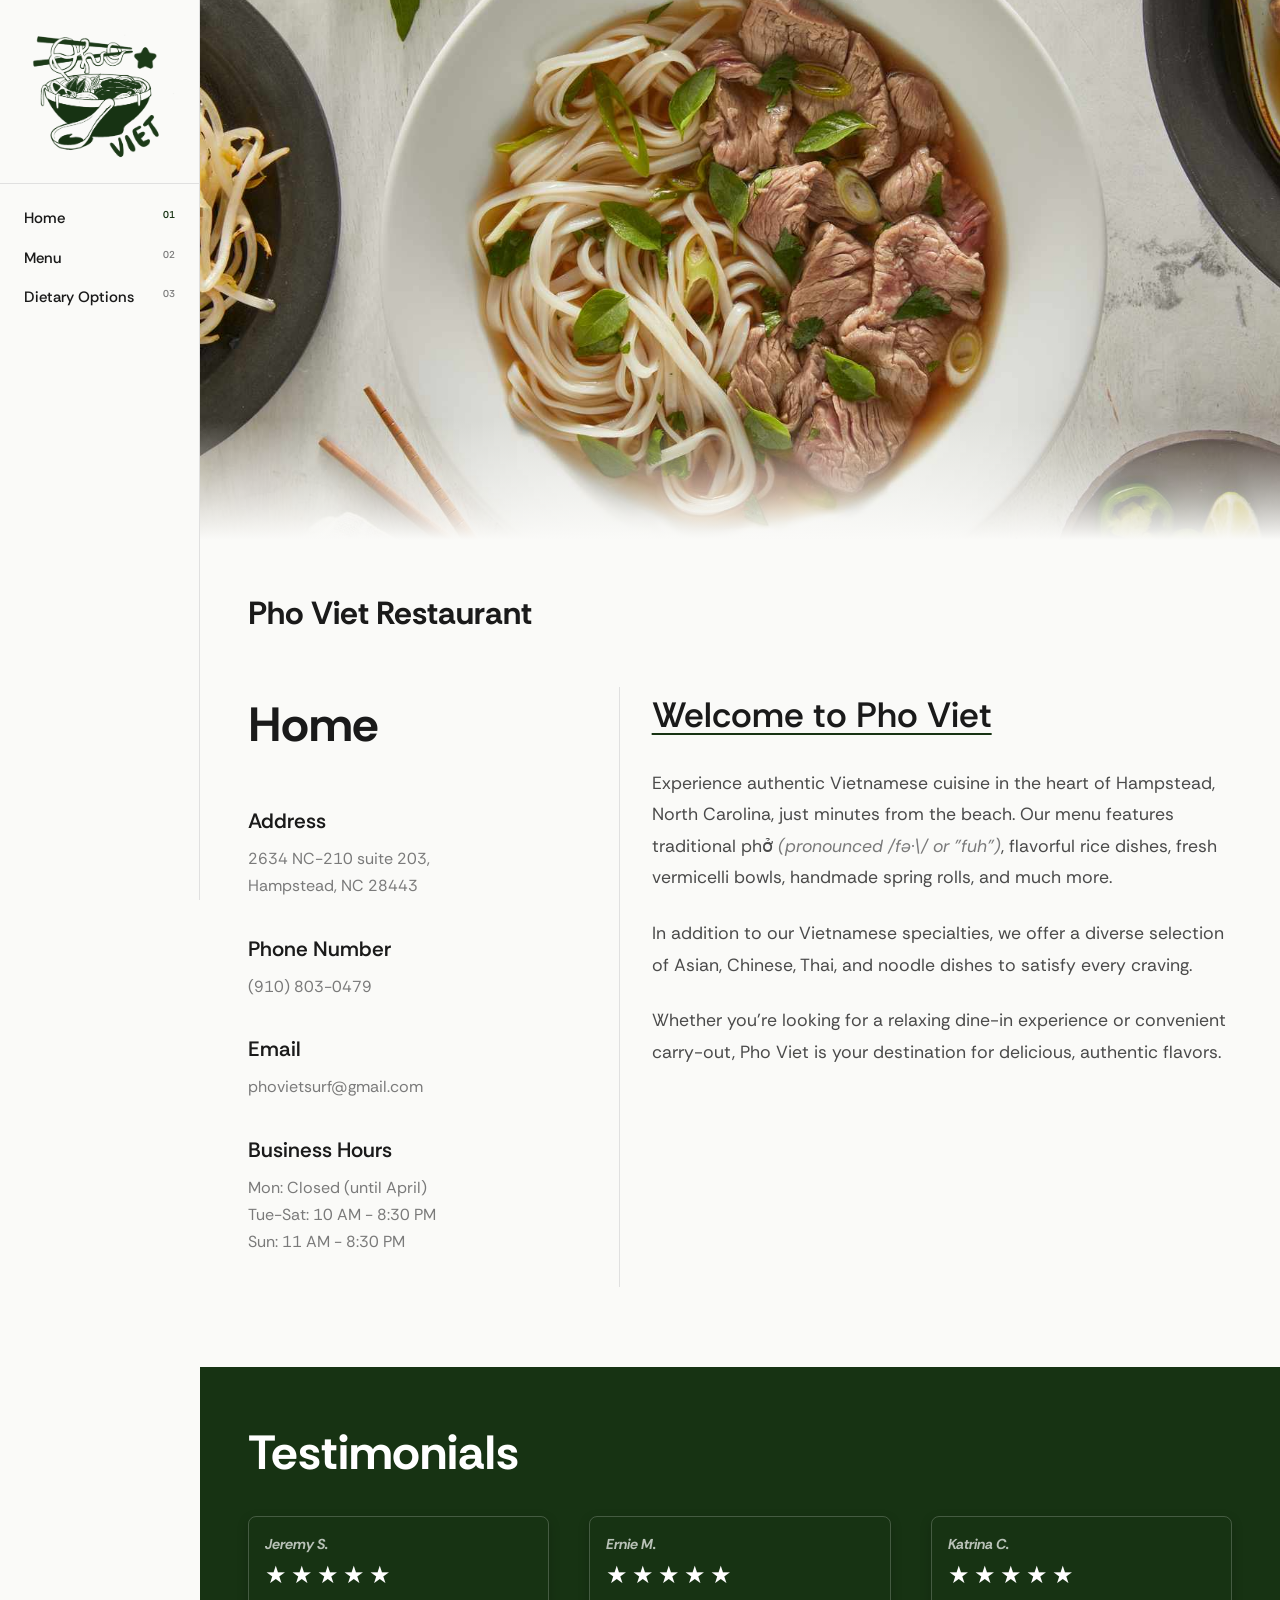
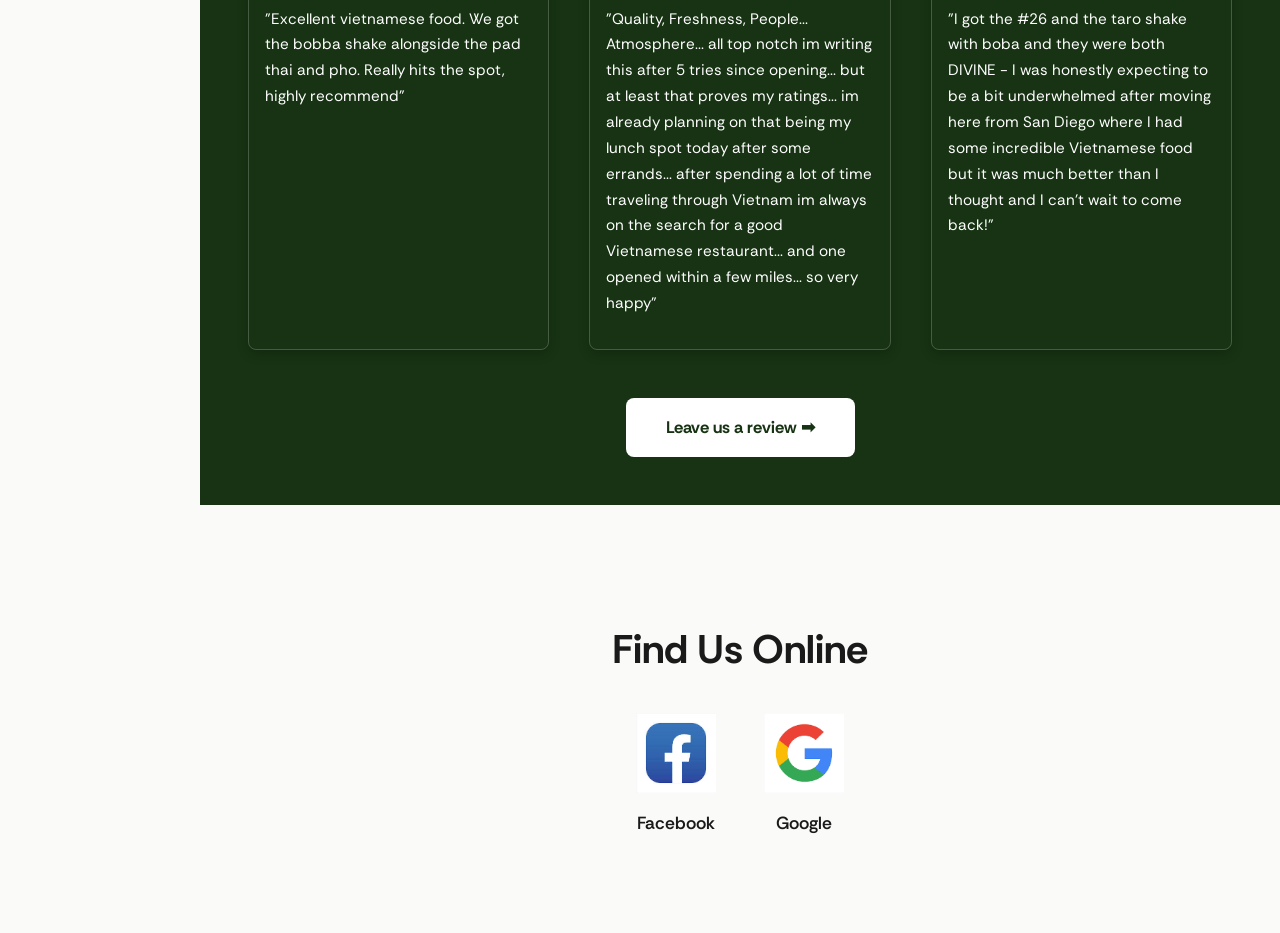
==== commit a25ce96d: "Add files via upload assignment 4" ====
--- a/index.html
+++ b/index.html
@@ -10,64 +10,63 @@
     <link rel="stylesheet" href="styles.css">
 </head>
 <body>
-    <!-- Fixed Sidebar Navigation -->
+    <!--Sidebar Navigation-->
     <nav class="sidebar">
-        <div class="logo-container">
-            <a href="#home" class="logo-link">
+        <header class="logo-container">
+            <a href="index.html" class="logo-link">
                 <img src="logo.png" alt="Pho Viet Logo" class="logo">
             </a>
-        </div>
+        </header>
 
         <ul class="nav-links">
-            <li><a href="#home" class="nav-link active" data-section="home">Home<span class="nav-number">01</span></a></li>
-            <li><a href="#menu" class="nav-link" data-section="menu">Menu<span class="nav-number">02</span></a></li>
-            <li><a href="#gallery" class="nav-link" data-section="gallery">Gallery<span class="nav-number">03</span></a></li>
-            <li><a href="#dietary" class="nav-link" data-section="dietary">Dietary Options<span class="nav-number">04</span></a></li>
-            <li><a href="#faq" class="nav-link" data-section="faq">FAQ<span class="nav-number">05</span></a></li>
-            <li><a href="#contact" class="nav-link" data-section="contact">Contact Us<span class="nav-number">06</span></a></li>
+            <li><a href="index.html" class="nav-link active" data-section="home">Home<span class="nav-number">01</span></a></li>
+            <li><a href="menu.html" class="nav-link" data-section="menu">Menu<span class="nav-number">02</span></a></li>
+            <li><a href="dietary.html" class="nav-link" data-section="dieatary">Dietary Options<span class="nav-number">03</span></a></li>
         </ul>
     </nav>
 
-    <!-- Main Content -->
+    <!--Main Content-->
     <main class="main-content">
-        <!-- Home Section -->
-        <section id="home" class="section">
-            <div class="hero-image">
+        <!--Home Section-->
+        <div id="home" class="section">
+            <figure class="main-image">
                 <img src="228443-authentic-pho-DDMFS-4x3-0523f6531ccf4dbeb4b5bde52e007b1e.jpg" alt="Authentic Vietnamese Pho">
-                <div class="hero-overlay"></div>
-            </div>
+                <div class="main-overlay"></div>
+            </figure>
             
             <div class="content-wrapper">
+                <h1>Pho Viet Restaurant</h1>
+                
                 <div class="home-content">
-                    <div class="home-left">
-                        <h1 class="section-title">Home</h1>
+                    <aside class="home-left">
+                        <h2 class="section-title">Home</h2>
                         
-                        <div class="info-block">
+                        <section class="info-block">
                             <h3>Address</h3>
-                            <p class="info-text">2634 NC-210 suite 203,<br>Hampstead, NC 28443</p>
-                        </div>
+                            <address class="info-text">2634 NC-210 suite 203,<br>Hampstead, NC 28443</address>
+                        </section>
 
-                        <div class="info-block">
+                        <section class="info-block">
                             <h3>Phone Number</h3>
-                            <p class="info-text">(910) 803-0479</p>
-                        </div>
+                            <p class="info-text"><a href="tel:+19108030479">(910) 803-0479</a></p>
+                        </section>
 
-                        <div class="info-block">
+                        <section class="info-block">
                             <h3>Email</h3>
-                            <p class="info-text">phovietsurfcity@gmail.com</p>
-                        </div>
+                            <p class="info-text"><a href="mailto:phovietsurf@gmail.com">phovietsurf@gmail.com</a></p>
+                        </section>
 
-                        <div class="info-block">
+                        <section class="info-block">
                             <h3>Business Hours</h3>
                             <p class="info-text">
                                 Mon: Closed (until April)<br>
                                 Tue-Sat: 10 AM - 8:30 PM<br>
                                 Sun: 11 AM - 8:30 PM
                             </p>
-                        </div>
-                    </div>
+                        </section>
+                    </aside>
 
-                    <div class="home-right">
+                    <section class="home-right">
                         <h2 class="welcome-title">Welcome to Pho Viet</h2>
                         
                         <p class="welcome-text">
@@ -81,1131 +80,53 @@
                         <p class="welcome-text">
                             Whether you're looking for a relaxing dine-in experience or convenient carry-out, Pho Viet is your destination for delicious, authentic flavors.
                         </p>
-                    </div>
+                    </section>
                 </div>
 
-                <!-- Testimonials -->
-                <div class="testimonials-section">
+                <!--Testimonials-->
+                <section class="testimonials-section">
                     <h2 class="testimonials-title">Testimonials</h2>
                     <div class="testimonials-grid">
-                        <div class="testimonial-card">
+                        <article class="testimonial-card">
+                            <h2 class="testimonial-author">Jeremy S.</h2>
                             <div class="stars">★★★★★</div>
                             <p class="testimonial-text">"Excellent vietnamese food. We got the bobba shake alongside the pad thai and pho. Really hits the spot, highly recommend"</p>
-                            <p class="testimonial-author">-Jeremy S.</p>
-                        </div>
+                        </article>
 
-                        <div class="testimonial-card">
+                        <article class="testimonial-card">
+                            <h2 class="testimonial-author">Ernie M.</h2>
                             <div class="stars">★★★★★</div>
                             <p class="testimonial-text">"Quality, Freshness, People... Atmosphere... all top notch im writing this after 5 tries since opening... but at least that proves my ratings... im already planning on that being my lunch spot today after some errands... after spending a lot of time traveling through Vietnam im always on the search for a good Vietnamese restaurant... and one opened within a few miles... so very happy"</p>
-                            <p class="testimonial-author">- Ernie M.</p>
-                        </div>
+                        </article>
 
-                        <div class="testimonial-card">
+                        <article class="testimonial-card">
+                            <h2 class="testimonial-author">Katrina C.</h2>
                             <div class="stars">★★★★★</div>
                             <p class="testimonial-text">"I got the #26 and the taro shake with boba and they were both DIVINE - I was honestly expecting to be a bit underwhelmed after moving here from San Diego where I had some incredible Vietnamese food but it was much better than I thought and I can't wait to come back!"</p>
-                            <p class="testimonial-author">-Katrina C.</p>
-                        </div>
+                        </article>
                     </div>
 
                     <div class="review-cta">
-                        <a href="https://search.google.com/local/writereview?placeid=ChIJ5R9pVc6_okgR6n9UxgGqVKI" target="_blank" rel="noopener noreferrer" class="review-button">Leave us a review ➡</a>
+                        <a href="https://www.yelp.com/biz/pho-viet-hampstead" target="_blank" rel="noopener noreferrer" class="review-button">Leave us a review ➡</a>
                     </div>
-                </div>
+                </section>
+
+                <!--Find Us Online-->
+                <section class="find-us-online-section">
+                    <h2 class="find-us-title">Find Us Online</h2>
+                    <nav class="social-links-grid" aria-label="Social media links">
+                        <a href="https://www.facebook.com/p/Pho-Viet-Restaurant-61581744141910/" target="_blank" rel="noopener noreferrer" class="social-link">
+                            <img src="facebook.jpg" alt="Facebook" class="social-icon">
+                            <span class="social-name">Facebook</span>
+                        </a>
+                        <a href="https://www.google.com/maps/place/Pho+Viet+Restaurant/@34.3961657,-77.6894474,17z/" target="_blank" rel="noopener noreferrer" class="social-link">
+                            <img src="google.png" alt="Google" class="social-icon">
+                            <span class="social-name">Google</span>
+                        </a>
+                    </nav>
+                </section>
             </div>
-        </section>
-
-        <!-- Menu Section -->
-        <section id="menu" class="section">
-            <div class="content-wrapper">
-                <div class="section-header">
-                    <h1 class="section-title"><span class="section-number">02</span> Menu</h1>
-                </div>
-
-                <!-- Khai Vị - Appetizers -->
-                <div class="menu-category">
-                    <h2 class="category-title">Khai Vị - Appetizers</h2>
-                    
-                    <div class="menu-content">
-                        <div class="menu-images">
-                            <div class="menu-image-placeholder">Image</div>
-                            <div class="menu-image-placeholder">Image</div>
-                            <div class="menu-image-placeholder">Image</div>
-                            <div class="menu-image-placeholder">Image</div>
-                        </div>
-
-                        <div class="menu-items-list">
-                            <div class="menu-item">
-                                <div class="menu-item-header">
-                                    <h3 class="item-name">(1.) Gỏi Cuốn</h3>
-                                    <span class="item-price">5.99</span>
-                                </div>
-                                <p class="item-description">Fresh shrimp and chả (Vietnamese pork) spring rolls with vermicelli noodles, pickled radish/carrots, and lettuce ( 2 )</p>
-                                <p class="item-note">Served with our house-made peanut sauce</p>
-                            </div>
-
-                            <div class="menu-item">
-                                <div class="menu-item-header">
-                                    <h3 class="item-name">(2.) Gỏi Cuốn Gà</h3>
-                                    <span class="item-price">5.99</span>
-                                </div>
-                                <p class="item-description">Fresh lemongrass chicken spring rolls with vermicelli noodles, pickled radish/carrots, and lettuce ( 2 )</p>
-                                <p class="item-note">Served with our house-made peanut sauce</p>
-                            </div>
-
-                            <div class="menu-item">
-                                <div class="menu-item-header">
-                                    <h3 class="item-name">(3.) Gỏi Cuốn Heo</h3>
-                                    <span class="item-price">5.99</span>
-                                </div>
-                                <p class="item-description">Fresh lemongrass pork spring rolls with vermicelli noodles, pickled radish/carrots, and lettuce ( 2 )</p>
-                                <p class="item-note">Served with our house-made peanut sauce</p>
-                            </div>
-
-                            <div class="menu-item">
-                                <div class="menu-item-header">
-                                    <h3 class="item-name">(4.) Gỏi Cuốn Chay</h3>
-                                    <span class="item-price">4.99</span>
-                                </div>
-                                <p class="item-description">Fresh vegetarian spring rolls with vermicelli noodles, pickled radish/carrots, and lettuce ( 2 )</p>
-                                <p class="item-note">Served with our house-made peanut sauce</p>
-                            </div>
-
-                            <div class="menu-item">
-                                <div class="menu-item-header">
-                                    <h3 class="item-name">(5.) Chả Giò</h3>
-                                    <span class="item-price">6.99</span>
-                                </div>
-                                <p class="item-description">Fried pork and vegetable egg rolls ( 3 )</p>
-                                <p class="item-note">Served with nước chấm (fish sauce)</p>
-                            </div>
-
-                            <div class="menu-item">
-                                <div class="menu-item-header">
-                                    <h3 class="item-name">(6.) Chả Giò Chay</h3>
-                                    <span class="item-price">6.99</span>
-                                </div>
-                                <p class="item-description">Fried vegetarian egg rolls ( 3 )</p>
-                                <p class="item-note">Served with nước chấm (fish sauce)</p>
-                            </div>
-
-                            <div class="menu-item">
-                                <div class="menu-item-header">
-                                    <h3 class="item-name">(7.) Cánh Gà Chiên</h3>
-                                    <span class="item-price">8.50</span>
-                                </div>
-                                <p class="item-description">Fried chicken wings ( 6 )</p>
-                                <p class="item-note">Served with sweet chili sauce</p>
-                            </div>
-
-                            <div class="menu-item">
-                                <div class="menu-item-header">
-                                    <h3 class="item-name">(8.) Bánh Mì Gà</h3>
-                                    <span class="item-price">8.00</span>
-                                </div>
-                                <p class="item-description">Grilled lemongrass chicken Vietnamese sub with butter, pickled vegetables, cilantro, cucumber, and jalapeños</p>
-                            </div>
-
-                            <div class="menu-item">
-                                <div class="menu-item-header">
-                                    <h3 class="item-name">(9.) Bánh Mì Heo</h3>
-                                    <span class="item-price">8.00</span>
-                                </div>
-                                <p class="item-description">Grilled lemongrass pork Vietnamese sub with butter, pickled vegetables, cilantro, cucumber, and jalapeños</p>
-                            </div>
-
-                            <div class="menu-item">
-                                <div class="menu-item-header">
-                                    <h3 class="item-name">(10.) Tôm Chiên</h3>
-                                    <span class="item-price">8.00</span>
-                                </div>
-                                <p class="item-description">Fried shrimp egg rolls ( 6 )</p>
-                                <p class="item-note">Served with sweet chili sauce</p>
-                            </div>
-                        </div>
-                    </div>
-                </div>
-
-                <!-- Phở - Beef Noodle Soup -->
-                <div class="menu-category">
-                    <h2 class="category-title">Phở - Beef Noodle Soup</h2>
-                    <p class="category-description">Our beef rice noodle soup, served with a side of fresh herbs (i.e., beansprouts, basil, cilantro, lime, and jalapeños), and garnished with white/green onions and cilantro.</p>
-                    
-                    <div class="menu-content">
-                        <div class="menu-images">
-                            <div class="menu-image-placeholder">Image</div>
-                            <div class="menu-image-placeholder">Image</div>
-                            <div class="menu-image-placeholder">Image</div>
-                        </div>
-
-                        <div class="menu-items-list">
-                            <div class="menu-item">
-                                <div class="menu-item-header">
-                                    <h3 class="item-name">(11.) Phở Đặc Biệt</h3>
-                                    <span class="item-price">14.99 — 15.99</span>
-                                </div>
-                                <p class="item-description">Special beef combination (rare beef, beef flank, tendon, tripe, and beef balls)</p>
-                            </div>
-
-                            <div class="menu-item">
-                                <div class="menu-item-header">
-                                    <h3 class="item-name">(12.) Phở Tái</h3>
-                                    <span class="item-price">13.99 — 14.99</span>
-                                </div>
-                                <p class="item-description">Sliced rare beef rice noodle soup</p>
-                            </div>
-
-                            <div class="menu-item">
-                                <div class="menu-item-header">
-                                    <h3 class="item-name">(13.) Phở Bò Viên</h3>
-                                    <span class="item-price">13.99 — 14.99</span>
-                                </div>
-                                <p class="item-description">Beef balls rice noodle soup</p>
-                            </div>
-
-                            <div class="menu-item">
-                                <div class="menu-item-header">
-                                    <h3 class="item-name">(14.) Phở Tái Bò Viên</h3>
-                                    <span class="item-price">13.99 — 14.99</span>
-                                </div>
-                                <p class="item-description">Sliced rare beef and beef balls rice noodle soup</p>
-                            </div>
-
-                            <div class="menu-item">
-                                <div class="menu-item-header">
-                                    <h3 class="item-name">(15.) Phở Tái Sách</h3>
-                                    <span class="item-price">13.99 — 14.99</span>
-                                </div>
-                                <p class="item-description">Sliced rare beef and tripe rice noodle soup</p>
-                            </div>
-
-                            <div class="menu-item">
-                                <div class="menu-item-header">
-                                    <h3 class="item-name">(16.) Phở Tái Gân</h3>
-                                    <span class="item-price">13.99 — 14.99</span>
-                                </div>
-                                <p class="item-description">Sliced rare beef and tendon rice noodle soup</p>
-                            </div>
-
-                            <div class="menu-item">
-                                <div class="menu-item-header">
-                                    <h3 class="item-name">(17.) Phở Tái Nạm</h3>
-                                    <span class="item-price">13.99 — 14.99</span>
-                                </div>
-                                <p class="item-description">Sliced rare beef and tender beef flank rice noodle soup</p>
-                            </div>
-
-                            <div class="menu-item">
-                                <div class="menu-item-header">
-                                    <h3 class="item-name">(18.) Phở Gà</h3>
-                                    <span class="item-price">13.99 — 14.99</span>
-                                </div>
-                                <p class="item-description">Sliced chicken rice noodle soup</p>
-                            </div>
-
-                            <div class="menu-item">
-                                <div class="menu-item-header">
-                                    <h3 class="item-name">(19.) Phở Chay</h3>
-                                    <span class="item-price">13.50 — 14.50</span>
-                                </div>
-                                <p class="item-description">Vegetarian rice noodle soup</p>
-                            </div>
-                        </div>
-                    </div>
-                </div>
-
-                <!-- Bún - Other Noodle Soups -->
-                <div class="menu-category">
-                    <h2 class="category-title">Bún - Other Noodle Soups</h2>
-                    <p class="category-description">Our other noodle soups are also served with a side of fresh herbs (i.e., beansprouts, basil, cilantro, lime, and jalapeños), and garnished with white/green onions and cilantro.</p>
-                    
-                    <div class="menu-content">
-                        <div class="menu-images">
-                            <div class="menu-image-placeholder">Image</div>
-                            <div class="menu-image-placeholder">Image</div>
-                        </div>
-
-                        <div class="menu-items-list">
-                            <div class="menu-item">
-                                <div class="menu-item-header">
-                                    <h3 class="item-name">(20.) Bún Bò Huế</h3>
-                                    <span class="item-price">14.99</span>
-                                </div>
-                                <p class="item-description">"Hue style" beef balls with well done beef in spicy soup with thicker round vermicelli noodles</p>
-                            </div>
-
-                            <div class="menu-item">
-                                <div class="menu-item-header">
-                                    <h3 class="item-name">(21.) Bún Bò Tái</h3>
-                                    <span class="item-price">14.99</span>
-                                </div>
-                                <p class="item-description">Sliced rare beef with beef balls in spicy soup with thicker round vermicelli noodles</p>
-                            </div>
-
-                            <div class="menu-item">
-                                <div class="menu-item-header">
-                                    <h3 class="item-name">(22.) Hủ Tiếu Hải Sản</h3>
-                                    <span class="item-price">16.50</span>
-                                </div>
-                                <p class="item-description">Combination seafood (crab stick, fish balls, shrimp) with veggies (broccoli and cabbage) along with egg noodle in soup</p>
-                            </div>
-
-                            <div class="menu-item">
-                                <div class="menu-item-header">
-                                    <h3 class="item-name">(23.) Hủ Tiếu Chua Cay</h3>
-                                    <span class="item-price">16.50</span>
-                                </div>
-                                <p class="item-description">Combination seafood (crab stick, fish balls, shrimp) with veggies (broccoli and cabbage) along with egg noodle in a hot and sour soup similar to Tom Yum</p>
-                            </div>
-
-                            <div class="menu-item">
-                                <div class="menu-item-header">
-                                    <h3 class="item-name">(24.) Hủ Tiếu Bò Kho</h3>
-                                    <span class="item-price">14.99</span>
-                                </div>
-                                <p class="item-description">Chunky beef stew and carrots with rice noodle in soup</p>
-                            </div>
-                        </div>
-                    </div>
-                </div>
-
-                <!-- Bún Khô - Dry Vermicelli Noodle Bowls -->
-                <div class="menu-category-fullwidth">
-                    <div class="content-wrapper">
-                        <h2 class="category-title" style="color: white; border-bottom-color: white;">Bún Khô - Dry Vermicelli Noodle Bowls</h2>
-                        <p class="category-description" style="color: white;">Our bowls consist of dry vermicelli ride noodles, lettuce, pickled carrots/radish, lettuce, beansprouts, peanuts, and your choice of protein.</p>
-                        <p class="category-description" style="color: white;">Served with nước chấm (fish sauce). We recommend pouring the garlic-y and savory vinaigrette into your bowl.</p>
-                        
-                        <div class="menu-content">
-                            <div class="menu-images">
-                                <div class="menu-image-placeholder">Image</div>
-                                <div class="menu-image-placeholder">Image</div>
-                                <div class="menu-image-placeholder">Image</div>
-                            </div>
-
-                            <div class="menu-items-list">
-                                <div class="menu-item">
-                                    <div class="menu-item-header">
-                                        <h3 class="item-name">(25.) Bún Thịt Nướng</h3>
-                                        <span class="item-price">14.99</span>
-                                    </div>
-                                    <p class="item-description">Grilled lemongrass pork and vegetable vermicelli bowl</p>
-                                </div>
-
-                                <div class="menu-item">
-                                    <div class="menu-item-header">
-                                        <h3 class="item-name">(26.) Bún Thịt Nướng Chả Giò</h3>
-                                        <span class="item-price">15.99</span>
-                                    </div>
-                                    <p class="item-description">Grilled lemongrass pork, vegetable, and egg roll vermicelli bowl</p>
-                                </div>
-
-                                <div class="menu-item">
-                                    <div class="menu-item-header">
-                                        <h3 class="item-name">(27.) Bún Gà Nướng</h3>
-                                        <span class="item-price">14.99</span>
-                                    </div>
-                                    <p class="item-description">Grilled lemongrass chicken and vegetable vermicelli bowl</p>
-                                </div>
-
-                                <div class="menu-item">
-                                    <div class="menu-item-header">
-                                        <h3 class="item-name">(28.) Bún Gà Nướng Chả Giò</h3>
-                                        <span class="item-price">15.99</span>
-                                    </div>
-                                    <p class="item-description">Grilled lemongrass chicken, vegetable, and egg roll vermicelli bowl</p>
-                                </div>
-
-                                <div class="menu-item">
-                                    <div class="menu-item-header">
-                                        <h3 class="item-name">(29.) Bún Nem Nướng</h3>
-                                        <span class="item-price">14.99</span>
-                                    </div>
-                                    <p class="item-description">BBQ pork sausage and vegetable vermicelli bowl</p>
-                                </div>
-
-                                <div class="menu-item">
-                                    <div class="menu-item-header">
-                                        <h3 class="item-name">(30.) Bún Gà Nướng Chả Giò</h3>
-                                        <span class="item-price">15.99</span>
-                                    </div>
-                                    <p class="item-description">BBQ pork sausage, vegetable, and egg roll vermicelli bowl</p>
-                                </div>
-
-                                <div class="menu-item">
-                                    <div class="menu-item-header">
-                                        <h3 class="item-name">(31.) Bún Chả Giò</h3>
-                                        <span class="item-price">13.99</span>
-                                    </div>
-                                    <p class="item-description">Vermicelli bowl with egg rolls ( 3 ) and vegetables</p>
-                                </div>
-
-                                <div class="menu-item">
-                                    <div class="menu-item-header">
-                                        <h3 class="item-name">(32.) Bún Chả Giò Chay</h3>
-                                        <span class="item-price">13.99</span>
-                                    </div>
-                                    <p class="item-description">Vermicelli bowl with vegetarian egg rolls ( 3 ) and vegetables</p>
-                                </div>
-                            </div>
-                        </div>
-                    </div>
-                </div>
-
-                <!-- Cơm Dia - Rice Plates -->
-                <div class="menu-category">
-                    <h2 class="category-title">Cơm Dia - Rice Plates</h2>
-                    <p class="category-description">All of our rice plates come with your choice of protein, fresh vegetables (i.e., lettuce, pickled vegetables, tomato, and cucumbers), and steamed rice</p>
-                    <p class="category-description">Served with nước chấm (fish sauce)</p>
-                    
-                    <div class="menu-content">
-                        <div class="menu-images">
-                            <div class="menu-image-placeholder">Image</div>
-                            <div class="menu-image-placeholder">Image</div>
-                            <div class="menu-image-placeholder">Image</div>
-                        </div>
-
-                        <div class="menu-items-list">
-                            <div class="menu-item">
-                                <div class="menu-item-header">
-                                    <h3 class="item-name">(33.) Cơm Gà</h3>
-                                    <span class="item-price">15.99</span>
-                                </div>
-                                <p class="item-description">Grilled lemongrass chicken rice plate</p>
-                            </div>
-
-                            <div class="menu-item">
-                                <div class="menu-item-header">
-                                    <h3 class="item-name">(34.) Cơm Gà Trứng</h3>
-                                    <span class="item-price">15.99</span>
-                                </div>
-                                <p class="item-description">Grilled lemongrass chicken and fried egg rice plate</p>
-                            </div>
-
-                            <div class="menu-item">
-                                <div class="menu-item-header">
-                                    <h3 class="item-name">(35.) Cơm Sườn</h3>
-                                    <span class="item-price">15.99</span>
-                                </div>
-                                <p class="item-description">Grilled lemongrass pork chop rice plate</p>
-                            </div>
-
-                            <div class="menu-item">
-                                <div class="menu-item-header">
-                                    <h3 class="item-name">(36.) Cơm Sườn Trứng</h3>
-                                    <span class="item-price">15.99</span>
-                                </div>
-                                <p class="item-description">Grilled lemongrass pork chop and fried egg rice plate</p>
-                            </div>
-
-                            <div class="menu-item">
-                                <div class="menu-item-header">
-                                    <h3 class="item-name">(37.) Cơm Bò Kho</h3>
-                                    <span class="item-price">15.99</span>
-                                </div>
-                                <p class="item-description">Vietnamese chunky beef stew with carrots and steamed rice</p>
-                            </div>
-
-                            <div class="menu-item">
-                                <div class="menu-item-header">
-                                    <h3 class="item-name">(38.) Cơm Bò Lúc Lắc</h3>
-                                    <span class="item-price">17.50</span>
-                                </div>
-                                <p class="item-description">Vietnamese "shaking" beef with bell peppers and steamed rice</p>
-                            </div>
-
-                            <div class="menu-item">
-                                <div class="menu-item-header">
-                                    <h3 class="item-name">(39.) Cơm Gà Sườn</h3>
-                                    <span class="item-price">16.50</span>
-                                </div>
-                                <p class="item-description">Grilled lemongrass chicken and pork chop rice plate</p>
-                            </div>
-
-                            <div class="menu-item">
-                                <div class="menu-item-header">
-                                    <h3 class="item-name">(40.) Cơm Gà Thịt Nướng</h3>
-                                    <span class="item-price">16.50</span>
-                                </div>
-                                <p class="item-description">Grilled lemongrass chicken and BBQ pork rice plate</p>
-                            </div>
-
-                            <div class="menu-item">
-                                <div class="menu-item-header">
-                                    <h3 class="item-name">(41.) Cơm Gà Chiên</h3>
-                                    <span class="item-price">14.99</span>
-                                </div>
-                                <p class="item-description">Chicken fried rice</p>
-                            </div>
-
-                            <div class="menu-item">
-                                <div class="menu-item-header">
-                                    <h3 class="item-name">(42.) Cơm Chiên Hải Sản</h3>
-                                    <span class="item-price">16.50</span>
-                                </div>
-                                <p class="item-description">Combination seafood (crab stick, fish balls, shrimp) fried rice</p>
-                            </div>
-
-                            <div class="menu-item">
-                                <div class="menu-item-header">
-                                    <h3 class="item-name">(43.) Cơm Chiên Chay</h3>
-                                    <span class="item-price">13.99</span>
-                                </div>
-                                <p class="item-description">Vegetable fried rice</p>
-                            </div>
-                        </div>
-                    </div>
-
-                    <h3 style="font-size: 1.8rem; font-weight: 600; color: var(--text-dark); margin: 3rem 0 1.5rem 0;">EXTRAS</h3>
-                    <div class="menu-items-list">
-                        <div class="menu-item">
-                            <div class="menu-item-header">
-                                <h3 class="item-name">(44.) Gà Nướng</h3>
-                                <span class="item-price">6.50</span>
-                            </div>
-                            <p class="item-description">Grilled lemongrass chicken on the side</p>
-                        </div>
-
-                        <div class="menu-item">
-                            <div class="menu-item-header">
-                                <h3 class="item-name">(45.) Thịt Heo Nướng</h3>
-                                <span class="item-price">6.50</span>
-                            </div>
-                            <p class="item-description">Grilled lemongrass pork on the side</p>
-                        </div>
-
-                        <div class="menu-item">
-                            <div class="menu-item-header">
-                                <h3 class="item-name">(46.) Trứng Chiên</h3>
-                                <span class="item-price">2.50</span>
-                            </div>
-                            <p class="item-description">Fried egg on the side cooked to your preference</p>
-                        </div>
-                    </div>
-                </div>
-
-                <!-- Thai Menu -->
-                <div class="menu-category-fullwidth">
-                    <div class="content-wrapper">
-                        <h2 class="category-title" style="color: white; border-bottom-color: white;">Thai Menu</h2>
-                        
-                        <div class="menu-content">
-                            <div class="menu-images">
-                                <div class="menu-image-placeholder">Image</div>
-                                <div class="menu-image-placeholder">Image</div>
-                                <div class="menu-image-placeholder">Image</div>
-                                <div class="menu-image-placeholder">Image</div>
-                                <div class="menu-image-placeholder">Image</div>
-                                <div class="menu-image-placeholder">Image</div>
-                                <div class="menu-image-placeholder">Image</div>
-                                <div class="menu-image-placeholder">Image</div>
-                            </div>
-
-                        <div class="menu-items-list">
-                            <div class="menu-item">
-                                <div class="menu-item-header">
-                                    <h3 class="item-name">(T1.) Peppery Shrimp (12)</h3>
-                                    <span class="item-price">18.99</span>
-                                </div>
-                            </div>
-
-                            <div class="menu-item">
-                                <div class="menu-item-header">
-                                    <h3 class="item-name">(T3.) Sesame Chicken</h3>
-                                    <span class="item-price">14.99</span>
-                                </div>
-                                <p class="item-note">Served with steamed rice</p>
-                            </div>
-
-                            <div class="menu-item">
-                                <div class="menu-item-header">
-                                    <h3 class="item-name">(T4.) Orange Chicken</h3>
-                                    <span class="item-price">14.99</span>
-                                </div>
-                                <p class="item-note">Served with steamed rice</p>
-                            </div>
-
-                            <div class="menu-item">
-                                <div class="menu-item-header">
-                                    <h3 class="item-name">(T5.) Chicken Pad Thai</h3>
-                                    <span class="item-price">16.50</span>
-                                </div>
-                                <p class="item-description">Stir-fried rice noodle dish with chicken, bean sprouts, white/green onions, garnished with crushed peanuts and lime</p>
-                            </div>
-
-                            <div class="menu-item">
-                                <div class="menu-item-header">
-                                    <h3 class="item-name">(T6.) Shrimp Pad Thai</h3>
-                                    <span class="item-price">16.50</span>
-                                </div>
-                                <p class="item-description">Stir-fried rice noodle dish with shrimp, bean sprouts, white/green onions, garnished with crushed peanuts and lime</p>
-                            </div>
-
-                            <div class="menu-item">
-                                <div class="menu-item-header">
-                                    <h3 class="item-name">(T7.) Beef Pad Thai</h3>
-                                    <span class="item-price">16.50</span>
-                                </div>
-                                <p class="item-description">Stir-fried rice noodle dish with beef, bean sprouts, white/green onions, garnished with crushed peanuts and lime</p>
-                            </div>
-
-                            <div class="menu-item">
-                                <div class="menu-item-header">
-                                    <h3 class="item-name">(T8.) Chicken Red Curry</h3>
-                                    <span class="item-price">14.99</span>
-                                </div>
-                                <p class="item-description">Aromatic and creamy coconut-y curry with chicken and potatoes</p>
-                                <p class="item-note">Served with steamed rice</p>
-                            </div>
-
-                            <div class="menu-item">
-                                <div class="menu-item-header">
-                                    <h3 class="item-name">(T9.) Beef Red Curry</h3>
-                                    <span class="item-price">15.50</span>
-                                </div>
-                                <p class="item-description">Aromatic and creamy coconut-y curry with beef and potatoes</p>
-                                <p class="item-note">Served with steamed rice</p>
-                            </div>
-
-                            <div class="menu-item">
-                                <div class="menu-item-header">
-                                    <h3 class="item-name">(T10.) Shrimp Red Curry</h3>
-                                    <span class="item-price">15.50</span>
-                                </div>
-                                <p class="item-description">Aromatic and creamy coconut-y curry with shrimp and potatoes</p>
-                                <p class="item-note">Served with steamed rice</p>
-                            </div>
-
-                            <div class="menu-item">
-                                <div class="menu-item-header">
-                                    <h3 class="item-name">(T11.) Fried Cheese Wontons ( 6 )</h3>
-                                    <span class="item-price">7.99</span>
-                                </div>
-                                <p class="item-note">Served with sweet chili sauce</p>
-                            </div>
-
-                            <div class="menu-item">
-                                <div class="menu-item-header">
-                                    <h3 class="item-name">(T12.) Fried Seafood Chow Mein</h3>
-                                    <span class="item-price">16.99</span>
-                                </div>
-                                <p class="item-description">Thin stir fried egg noodles with bell peppers, seafood (crab stick, fish balls, shrimp), and other assorted vegetables</p>
-                            </div>
-
-                            <div class="menu-item">
-                                <div class="menu-item-header">
-                                    <h3 class="item-name">(T13.) Fried Chicken Chow Mein</h3>
-                                    <span class="item-price">14.99</span>
-                                </div>
-                                <p class="item-description">Thin stir fried egg noodles with bell peppers, chicken, and other assorted vegetables</p>
-                            </div>
-
-                            <div class="menu-item">
-                                <div class="menu-item-header">
-                                    <h3 class="item-name">(T14.) Fried Beef Chow Mein</h3>
-                                    <span class="item-price">15.99</span>
-                                </div>
-                                <p class="item-description">Thin stir fried egg noodles with bell peppers, beef, and other assorted vegetables</p>
-                            </div>
-
-                            <div class="menu-item">
-                                <div class="menu-item-header">
-                                    <h3 class="item-name">(T15.) Fried Pork Chow Mein</h3>
-                                    <span class="item-price">14.99</span>
-                                </div>
-                                <p class="item-description">Thin stir fried egg noodles with bell peppers, pork, and other assorted vegetables</p>
-                            </div>
-
-                            <div class="menu-item">
-                                <div class="menu-item-header">
-                                    <h3 class="item-name">(T16.) Shrimp Tempura ( 6 )</h3>
-                                    <span class="item-price">9.50</span>
-                                </div>
-                            </div>
-
-                            <div class="menu-item">
-                                <div class="menu-item-header">
-                                    <h3 class="item-name">(T17.) Teriyaki Chicken</h3>
-                                    <span class="item-price">15.50</span>
-                                </div>
-                                <p class="item-description">Tender chicken coated in a sweet and savory glaze with stir-fried vegetables (i.e., zucchini, mushrooms, broccoli, and onions)</p>
-                                <p class="item-note">Served with your choice of steamed or fried rice and our house-made white sauce</p>
-                            </div>
-
-                            <div class="menu-item">
-                                <div class="menu-item-header">
-                                    <h3 class="item-name">(T18.) Hibachi Chicken</h3>
-                                    <span class="item-price">15.50</span>
-                                </div>
-                                <p class="item-description">Savory stir-fried chicken with vegetables (i.e., zucchini, mushrooms, broccoli, and onions)</p>
-                                <p class="item-note">Served with your choice of steamed or fried rice and our house-made white sauce</p>
-                            </div>
-
-                            <div class="menu-item">
-                                <div class="menu-item-header">
-                                    <h3 class="item-name">(T19.) Hibachi Shrimp</h3>
-                                    <span class="item-price">16.50</span>
-                                </div>
-                                <p class="item-description">Savory stir-fried shrimp with vegetables (i.e., zucchini, mushrooms, broccoli, and onions)</p>
-                                <p class="item-note">Served with your choice of steamed or fried rice and our house-made white sauce</p>
-                            </div>
-
-                            <div class="menu-item">
-                                <div class="menu-item-header">
-                                    <h3 class="item-name">(T20.) Hibachi Steak</h3>
-                                    <span class="item-price">17.99</span>
-                                </div>
-                                <p class="item-description">Savory stir-fried steak (cooked rare, medium rare, medium, medium well, or well done) with vegetables (i.e., zucchini, mushrooms, broccoli, and onions)</p>
-                                <p class="item-note">Served with your choice of steamed or fried rice and our house-made white sauce</p>
-                            </div>
-                        </div>
-                    </div>
-
-                        <h3 style="font-size: 1.8rem; font-weight: 600; color: white; margin: 3rem 0 1.5rem 0;">EXTRAS</h3>
-                    <div class="menu-items-list">
-                        <div class="menu-item">
-                            <div class="menu-item-header">
-                                <h3 class="item-name">(T21.) Hibachi Fried Rice</h3>
-                                <span class="item-price">5.50</span>
-                            </div>
-                        </div>
-
-                        <div class="menu-item">
-                            <div class="menu-item-header">
-                                <h3 class="item-name">(T22.) Teriyaki Chicken</h3>
-                                <span class="item-price">6.50</span>
-                            </div>
-                        </div>
-
-                        <div class="menu-item">
-                            <div class="menu-item-header">
-                                <h3 class="item-name">(T23.) Hibachi Chicken</h3>
-                                <span class="item-price">6.50</span>
-                            </div>
-                        </div>
-
-                        <div class="menu-item">
-                            <div class="menu-item-header">
-                                <h3 class="item-name">(T24.) Hibachi Shrimp</h3>
-                                <span class="item-price">8.50</span>
-                            </div>
-                        </div>
-
-                        <div class="menu-item">
-                            <div class="menu-item-header">
-                                <h3 class="item-name">(T25.) Hibachi Steak</h3>
-                                <span class="item-price">9.50</span>
-                            </div>
-                        </div>
-
-                        <div class="menu-item">
-                            <div class="menu-item-header">
-                                <h3 class="item-name">(T26.) Hibachi Vegetable</h3>
-                                <span class="item-price">5.50</span>
-                            </div>
-                        </div>
-                    </div>
-                    </div>
-                </div>
-
-                <!-- Giải Khát - Beverages -->
-                <div class="menu-category">
-                    <h2 class="category-title">Giải Khát - Beverages</h2>
-                    <p class="category-description">Cool down with our refreshing ice cold drinks!</p>
-                    
-                    <div class="menu-content">
-                        <div class="menu-images">
-                            <div class="menu-image-placeholder">Image</div>
-                            <div class="menu-image-placeholder">Image</div>
-                            <div class="menu-image-placeholder">Image</div>
-                            <div class="menu-image-placeholder">Image</div>
-                            <div class="menu-image-placeholder">Image</div>
-                        </div>
-
-                        <div class="menu-items-list">
-                            <div class="menu-item">
-                                <div class="menu-item-header">
-                                    <h3 class="item-name">(47.) Cà Phê Sữa Đá</h3>
-                                    <span class="item-price">6.00</span>
-                                </div>
-                                <p class="item-description">Vietnamese iced coffee with condensed milk</p>
-                            </div>
-
-                            <div class="menu-item">
-                                <div class="menu-item-header">
-                                    <h3 class="item-name">(48.) Cà Phê Sữa Nóng</h3>
-                                    <span class="item-price">6.00</span>
-                                </div>
-                                <p class="item-description">Vietnamese hot coffee with condensed milk</p>
-                            </div>
-
-                            <div class="menu-item">
-                                <div class="menu-item-header">
-                                    <h3 class="item-name">(49.) Cà Phê Đen Đá</h3>
-                                    <span class="item-price">6.00</span>
-                                </div>
-                                <p class="item-description">Vietnamese iced black coffee</p>
-                            </div>
-
-                            <div class="menu-item">
-                                <div class="menu-item-header">
-                                    <h3 class="item-name">(50.) Đá Chanh Tươi</h3>
-                                    <span class="item-price">5.50</span>
-                                </div>
-                                <p class="item-description">Freshly squeezed limeade</p>
-                            </div>
-
-                            <div class="menu-item">
-                                <div class="menu-item-header">
-                                    <h3 class="item-name">(51.) Sinh Tố Bơ</h3>
-                                    <span class="item-price">6.00</span>
-                                </div>
-                                <p class="item-description">Avocado shake with boba</p>
-                            </div>
-
-                            <div class="menu-item">
-                                <div class="menu-item-header">
-                                    <h3 class="item-name">(52.) Sinh Tố Dâu</h3>
-                                    <span class="item-price">6.00</span>
-                                </div>
-                                <p class="item-description">Strawberry shake with boba</p>
-                            </div>
-
-                            <div class="menu-item">
-                                <div class="menu-item-header">
-                                    <h3 class="item-name">(53.) Sinh Tố Xoài</h3>
-                                    <span class="item-price">6.00</span>
-                                </div>
-                                <p class="item-description">Mango shake with boba</p>
-                            </div>
-
-                            <div class="menu-item">
-                                <div class="menu-item-header">
-                                    <h3 class="item-name">(54.) Sinh Tố Khoai Môn</h3>
-                                    <span class="item-price">6.00</span>
-                                </div>
-                                <p class="item-description">Taro shake or milk tea with boba</p>
-                            </div>
-
-                            <div class="menu-item">
-                                <div class="menu-item-header">
-                                    <h3 class="item-name">(55.) Trà Thái</h3>
-                                    <span class="item-price">6.00</span>
-                                </div>
-                                <p class="item-description">Thai iced tea with boba</p>
-                            </div>
-
-                            <div class="menu-item">
-                                <div class="menu-item-header">
-                                    <h3 class="item-name">(56.) Trà Sữa Trân Châu</h3>
-                                    <span class="item-price">16.50</span>
-                                </div>
-                                <p class="item-description">Milk tea with boba</p>
-                            </div>
-
-                            <div class="menu-item">
-                                <div class="menu-item-header">
-                                    <h3 class="item-name">(57.) Trà Xanh</h3>
-                                    <span class="item-price">6.00</span>
-                                </div>
-                                <p class="item-description">Matcha milk tea with boba</p>
-                            </div>
-
-                            <div class="menu-item">
-                                <div class="menu-item-header">
-                                    <h3 class="item-name">(58.) Honey Dew Shake/Milk Tea with Boba</h3>
-                                    <span class="item-price">16.50</span>
-                                </div>
-                            </div>
-
-                            <div class="menu-item">
-                                <div class="menu-item-header">
-                                    <h3 class="item-name">(59.) Sinh Tố Dừa</h3>
-                                    <span class="item-price">6.00</span>
-                                </div>
-                                <p class="item-description">Coconut shake with boba</p>
-                            </div>
-
-                            <div class="menu-item">
-                                <div class="menu-item-header">
-                                    <h3 class="item-name">(60.) Nước Ngọt</h3>
-                                    <span class="item-price">2.50</span>
-                                </div>
-                                <p class="item-description">Soft canned drinks</p>
-                            </div>
-
-                            <div class="menu-item">
-                                <div class="menu-item-header">
-                                    <h3 class="item-name">(61.) Trà</h3>
-                                    <span class="item-price">2.50</span>
-                                </div>
-                                <p class="item-description">Tea; sweet/unsweet/half&half or hot tea (jasmine or oolong)</p>
-                            </div>
-                        </div>
-                    </div>
-                </div>
-
-                <div class="menu-note-box">
-                    <p><a href="#" class="menu-pdf-link">Click here for our menu PDF</a></p>
-                </div>
-            </div>
-        </section>
-
-        <!-- Gallery Section -->
-        <section id="gallery" class="section">
-            <div class="content-wrapper">
-                <div class="section-header">
-                    <h1 class="section-title"><span class="section-number">03</span> Gallery</h1>
-                </div>
-                
-                <div class="gallery-grid">
-                    <div class="gallery-item">
-                        <div class="gallery-placeholder">Image</div>
-                        <p class="gallery-caption">insert description here</p>
-                    </div>
-                    <div class="gallery-item">
-                        <div class="gallery-placeholder">Image</div>
-                        <p class="gallery-caption">insert description here</p>
-                    </div>
-                    <div class="gallery-item">
-                        <div class="gallery-placeholder">Image</div>
-                        <p class="gallery-caption">insert description here</p>
-                    </div>
-                    <div class="gallery-item">
-                        <div class="gallery-placeholder">Image</div>
-                        <p class="gallery-caption">insert description here</p>
-                    </div>
-                    <div class="gallery-item">
-                        <div class="gallery-placeholder">Image</div>
-                        <p class="gallery-caption">insert description here</p>
-                    </div>
-                    <div class="gallery-item">
-                        <div class="gallery-placeholder">Image</div>
-                        <p class="gallery-caption">insert description here</p>
-                    </div>
-                </div>
-            </div>
-        </section>
-
-        <!-- Dietary Options Section -->
-        <section id="dietary" class="section">
-            <div class="content-wrapper">
-                <div class="section-header">
-                    <h1 class="section-title"><span class="section-number">04</span> Dietary Options</h1>
-                </div>
-
-                <div class="dietary-intro-text">
-                    <p>We try out best to offer a welcoming dining experience for our guests with various dietary needs. The restaurant's menu features several options that can accommodate different restrictions and preferences.</p>
-                    <p>Our staff is <em>happy</em> to discuss ingredients modifications and preparation methods to ensure every one can enjoy an authentic Vietnamese meal.</p>
-                </div>
-
-                <div class="dietary-section">
-                    <h2 class="dietary-category-title">Vegetarian</h2>
-                    <div class="dietary-items-grid">
-                        <div class="dietary-item">
-                            <div class="dietary-circle"></div>
-                            <div class="dietary-item-info">
-                                <h3 class="dietary-item-name">(4.) Gỏi Cuốn Chay</h3>
-                                <p class="dietary-item-desc">Fresh vegetarian spring rolls with vermicelli noodles, pickled radish/carrots, and lettuce ( 2 )</p>
-                                <p class="dietary-item-note">Served with our house-made peanut sauce</p>
-                            </div>
-                        </div>
-
-                        <div class="dietary-item">
-                            <div class="dietary-circle" style="background: #a8c5c5;"></div>
-                            <div class="dietary-item-info">
-                                <h3 class="dietary-item-name">(6.) Chả Giò Chay</h3>
-                                <p class="dietary-item-desc">Crispy vegetarian egg rolls ( 3 )</p>
-                                <p class="dietary-item-note">Served with nước chấm (fish sauce)</p>
-                            </div>
-                        </div>
-
-                        <div class="dietary-item">
-                            <div class="dietary-circle" style="background: white; border: 2px solid #333;"></div>
-                            <div class="dietary-item-info">
-                                <h3 class="dietary-item-name">(19.) Phở Chay (Medium/Large)</h3>
-                                <p class="dietary-item-desc">Vegetarian phở with rice noodles, assorted vegetables (e.g., carrots, cabbage, and broccoli), white/green onions, cilantro, and flavorful vegetable-based broth</p>
-                                <p class="dietary-item-note">Also served with beansprouts, basil, cilantro, lime, and jalapeños</p>
-                            </div>
-                        </div>
-
-                        <div class="dietary-item">
-                            <div class="dietary-circle" style="background: #b3d9e6;"></div>
-                            <div class="dietary-item-info">
-                                <h3 class="dietary-item-name">(32.) Bún Chả Giò Chay</h3>
-                                <p class="dietary-item-desc">Vermicelli noodles served with crispy vegetarian egg rolls ( 3 ), pickled carrots and radish, beansprouts, lettuce, and peanuts</p>
-                                <p class="dietary-item-note">Served with nước chấm (fish sauce)</p>
-                            </div>
-                        </div>
-
-                        <div class="dietary-item">
-                            <div class="dietary-circle" style="background: #f5a623;"></div>
-                            <div class="dietary-item-info">
-                                <h3 class="dietary-item-name">(43.) Cơm Chiên Chay</h3>
-                                <p class="dietary-item-desc">Vegetarian fried rice with assorted vegetables, beansprouts, carrots, peas, and egg (optional)</p>
-                            </div>
-                        </div>
-
-                        <div class="dietary-item">
-                            <div class="dietary-circle" style="background: #a8c5c5;"></div>
-                            <div class="dietary-item-info">
-                                <h3 class="dietary-item-name">Veggie Pad Thai</h3>
-                                <p class="dietary-item-desc">Stir-fried rice noodles with white/green onions, peanuts, lime, and egg (optional)</p>
-                            </div>
-                        </div>
-
-                        <div class="dietary-item">
-                            <div class="dietary-circle" style="background: white; border: 2px solid #333;"></div>
-                            <div class="dietary-item-info">
-                                <h3 class="dietary-item-name">Veggie Hibachi</h3>
-                                <p class="dietary-item-desc">Mix of stir-fried vegetables (i.e., broccoli, zucchini, mushrooms, and onions)</p>
-                                <p class="dietary-item-note">Served with your choice of steamed or hibachi fried rice along with our house-made white sauce</p>
-                            </div>
-                        </div>
-
-                        <div class="dietary-item">
-                            <div class="dietary-circle" style="background: #b3d9e6;"></div>
-                            <div class="dietary-item-info">
-                                <h3 class="dietary-item-name">Veggie Chow Mein</h3>
-                                <p class="dietary-item-desc">Stir-fried egg noodles with savory sauce and assorted vegetables including bell peppers</p>
-                            </div>
-                        </div>
-
-                        <div class="dietary-item">
-                            <div class="dietary-circle" style="background: #f5a623;"></div>
-                            <div class="dietary-item-info">
-                                <h3 class="dietary-item-name">Vegetable Red Curry</h3>
-                                <p class="dietary-item-desc">Vibrant and aromatic Thai dish that brings together creamy coconut milk, fragrant spices, and varying vegetables (i.e., broccoli, cabbage, carrots, onions, and cilantro)</p>
-                                <p class="dietary-item-note">Served with steamed rice</p>
-                            </div>
-                        </div>
-                    </div>
-                </div>
-
-                <div class="dietary-section">
-                    <h2 class="dietary-category-title">Gluten-free/Gluten sensitive</h2>
-                    <div class="dietary-notice">
-                        <p><strong>Notice:</strong> We are still in the process of figuring out which of our menu items are gluten-free, so if you have a severe allergy I would be cautious of our other menu items.</p>
-                    </div>
-                    <div class="dietary-items-grid">
-                        <div class="dietary-item">
-                            <div class="dietary-circle" style="background: #2c4a5a;"></div>
-                            <div class="dietary-item-info">
-                                <h3 class="dietary-item-name">(11-19.) Phở (Medium/Large)</h3>
-                                <p class="dietary-item-desc">Our pho is completely gluten-free because of its core ingredients of rice noodles, broth (made from beef bones and spices), meat, and fresh herbs. None of these contact wheat, but please avoid using hoisin sauce as it contains soy sauce.</p>
-                            </div>
-                        </div>
-                    </div>
-                </div>
-            </div>
-        </section>
-
-        <!-- FAQ Section -->
-        <section id="faq" class="section">
-            <div class="faq-fullwidth">
-                <div class="content-wrapper">
-                    <div class="section-header">
-                        <h1 class="section-title" style="color: white;"><span class="section-number" style="color: white;">05</span> FAQ</h1>
-                    </div>
-
-                    <div class="faq-intro">
-                        <p>Below are some of our most frequently asked questions!</p>
-                    </div>
-
-                    <div class="faq-content">
-                        <div class="faq-item-white">
-                            <p class="faq-q">Q: Do you guys deliver?</p>
-                            <p class="faq-a">A: No, we do not offer delivery at this time. We currently provide dine-in and carry-out options only.</p>
-                        </div>
-
-                        <div class="faq-item-white">
-                            <p class="faq-q">Q: Are you guys hiring?</p>
-                            <p class="faq-a">A: We are <em>not hiring</em> at this time, but we appreciate your interest and wish you the best in your job search.</p>
-                        </div>
-
-                        <div class="faq-item-white">
-                            <p class="faq-q">Q: What items on your menu are vegetarian or gluten-free?</p>
-                            <p class="faq-a">A: Please see our 'Dietary Options' page for a more complete list.</p>
-                        </div>
-
-                        <div class="faq-item-white">
-                            <p class="faq-q">Q: What kind of soda do you have?</p>
-                            <p class="faq-a">A: We do not serve fountain drinks. Instead we serve canned sodas including Coke, Diet Coke, Pepsi, Sprite, Mountain Dew, Dr. Pepper, and Fanta. This comes with a glass of ice for your convenience.</p>
-                        </div>
-
-                        <div class="faq-item-white">
-                            <p class="faq-q">Q: Do you serve alcoholic beverages?</p>
-                            <p class="faq-a">A: No, we do not but you are welcome to BYOB.</p>
-                        </div>
-                    </div>
-                </div>
-            </div>
-        </section>
-
-        <!-- Contact Section -->
-        <section id="contact" class="section">
-            <div class="content-wrapper">
-                <div class="section-header">
-                    <h1 class="section-title"><span class="section-number">06</span> Contact Us</h1>
-                </div>
-
-                <div class="contact-content">
-                    <div class="contact-info">
-                        <div class="contact-block">
-                            <h3>Visit Us</h3>
-                            <p>2634 NC-210 suite 203<br>Hampstead, NC 28443</p>
-                        </div>
-
-                        <div class="contact-block">
-                            <h3>Call Us</h3>
-                            <p>(910) 803-0479</p>
-                        </div>
-
-                        <div class="contact-block">
-                            <h3>Email Us</h3>
-                            <p>phovietsurfcity@gmail.com</p>
-                        </div>
-
-                        <div class="contact-block">
-                            <h3>Hours</h3>
-                            <p>
-                                Mon: Closed (until April)<br>
-                                Tue-Sat: 10 AM - 8:30 PM<br>
-                                Sun: 11 AM - 8:30 PM
-                            </p>
-                        </div>
-                    </div>
-
-                    <div class="contact-form">
-                        <h3>Send us a message</h3>
-                        <form>
-                            <div class="form-group">
-                                <label for="name">Name</label>
-                                <input type="text" id="name" name="name" required>
-                            </div>
-
-                            <div class="form-group">
-                                <label for="email">Email</label>
-                                <input type="email" id="email" name="email" required>
-                            </div>
-
-                            <div class="form-group">
-                                <label for="phone">Phone</label>
-                                <input type="tel" id="phone" name="phone">
-                            </div>
-
-                            <div class="form-group">
-                                <label for="message">Message</label>
-                                <textarea id="message" name="message" rows="5" required></textarea>
-                            </div>
-
-                            <button type="submit" class="submit-button">Send Message</button>
-                        </form>
-                    </div>
-                </div>
-            </div>
-        </section>
+        </div>
     </main>
-
-    <script src="script.js"></script>
 </body>
 </html>
--- a/styles.css
+++ b/styles.css
@@ -1,18 +1,11 @@
-/* ========================================
-   CSS Variables & Reset
-   ======================================== */
-
 :root {
     --primary-green: #173313;
-    --light-green: #3d6b1f;
     --cream: #f5f3ef;
     --off-white: #fafaf8;
     --text-dark: #1a1a1a;
     --text-medium: #4a4a4a;
     --text-light: #7a7a7a;
-    --accent-gold: #d4af37;
     --border-color: #e0e0e0;
-    
     --sidebar-width: 200px;
     --font-display: 'Rethink Sans', sans-serif;
     --font-body: 'Rethink Sans', sans-serif;
@@ -24,16 +17,11 @@
     box-sizing: border-box;
 }
 
-html {
-    scroll-behavior: smooth;
-}
-
 body {
     font-family: var(--font-body);
     color: var(--text-dark);
     background: var(--off-white);
     line-height: 1.6;
-    overflow-x: hidden;
 }
 
 img {
@@ -46,9 +34,11 @@
     color: inherit;
 }
 
-/* ========================================
-   Sidebar Navigation
-   ======================================== */
+address {
+    font-style: normal;
+}
+
+/* Sidebar Navigation */
 
 .sidebar {
     position: fixed;
@@ -58,36 +48,26 @@
     height: 100vh;
     background: var(--off-white);
     border-right: 1px solid var(--border-color);
-    padding: 1rem 0 1rem 0;
-    z-index: 1000;
+    padding: 1rem 0;
     display: flex;
     flex-direction: column;
-    overflow-y: auto;
 }
 
 .logo-container {
-    padding: 0 1.5rem 1rem 1.5rem;
+    padding: 0 1.5rem 1rem;
     border-bottom: 1px solid var(--border-color);
     margin-bottom: 1rem;
 }
 
 .logo {
     width: 100%;
-    height: auto;
     max-width: 180px;
     margin: 0 auto;
-    display: block;
-    transition: transform 0.3s ease;
-}
-
-.logo-link:hover .logo {
-    transform: scale(1.05);
 }
 
 .nav-links {
     list-style: none;
     padding: 0 1.5rem;
-    flex: 1;
 }
 
 .nav-link {
@@ -96,21 +76,15 @@
     justify-content: space-between;
     padding: 0.4rem 0;
     margin-bottom: 0.15rem;
-    border-radius: 6px;
-    font-family: 'Rethink Sans', sans-serif;
     font-size: 15px;
     font-weight: 500;
     color: var(--text-dark);
-    transition: all 0.3s ease;
-    position: relative;
 }
 
 .nav-number {
-    font-family: 'Rethink Sans', sans-serif;
     font-size: 10px;
     color: var(--text-light);
     font-weight: 500;
-    transition: color 0.3s ease;
     position: relative;
     top: -3px;
     margin-left: 0.25rem;
@@ -124,50 +98,14 @@
     color: var(--primary-green);
 }
 
-.nav-link.active {
-    background: transparent;
-    color: var(--text-dark);
-    font-weight: 500;
-}
-
 .nav-link.active .nav-number {
     color: var(--primary-green);
     font-weight: 600;
 }
 
-/* ========================================
-   Main Content Layout
-   ======================================== */
-
 .main-content {
     margin-left: var(--sidebar-width);
     min-height: 100vh;
-}
-
-.section {
-    min-height: 100vh;
-    display: block;
-    opacity: 1;
-    padding-top: 2rem;
-}
-
-.section:first-child {
-    padding-top: 0;
-}
-
-.section#home {
-    padding-top: 0;
-}
-
-@keyframes fadeIn {
-    from {
-        opacity: 0;
-        transform: translateY(20px);
-    }
-    to {
-        opacity: 1;
-        transform: translateY(0);
-    }
 }
 
 .content-wrapper {
@@ -176,47 +114,22 @@
     padding: 3rem;
 }
 
-.section#home .content-wrapper {
-    padding: 3rem;
-}
-
-.section-header {
-    margin-bottom: 3rem;
-}
-
-.section-title {
-    font-family: var(--font-display);
-    font-size: 3.5rem;
-    font-weight: 700;
-    color: var(--text-dark);
-    margin-bottom: 1rem;
-}
-
-.section-number {
-    color: var(--primary-green);
-    margin-right: 1rem;
-    font-size: 3rem;
-}
-
-/* ========================================
-   Home Section
-   ======================================== */
-
-.hero-image {
+/* Home */
+
+.main-image {
     position: relative;
     width: 100%;
     height: 60vh;
     overflow: hidden;
 }
 
-.hero-image img {
+.main-image img {
     width: 100%;
     height: 100%;
     object-fit: cover;
-    object-position: center;
-}
-
-.hero-overlay {
+}
+
+.main-overlay {
     position: absolute;
     bottom: 0;
     left: 0;
@@ -288,22 +201,14 @@
     color: var(--text-light);
 }
 
-/* ========================================
-   Testimonials
-   ======================================== */
+/* Testimonials */
 
 .testimonials-section {
     margin-top: 5rem;
     margin-left: -3rem;
     margin-right: -3rem;
     background: var(--primary-green);
-    padding: 2rem 3rem 3rem 3rem;
-    border-radius: 0;
-    position: relative;
-    width: 1030px;
-    height: 703px;
-    display: flex;
-    flex-direction: column;
+    padding: 3rem;
 }
 
 .testimonials-title {
@@ -311,7 +216,6 @@
     font-size: 3rem;
     font-weight: 700;
     color: white;
-    text-align: left;
     margin-bottom: 1.5rem;
 }
 
@@ -320,16 +224,18 @@
     grid-template-columns: repeat(3, 1fr);
     gap: 2.5rem;
     margin-bottom: 2rem;
-    flex: 1;
 }
 
 .testimonial-card {
-    background: transparent;
     padding: 1rem;
-    border-radius: 0;
-    border: none;
-    transition: all 0.3s ease;
-    cursor: pointer;
+    border: 1px solid rgba(255, 255, 255, 0.2);
+    border-radius: 8px;
+    box-shadow: 0 4px 12px rgba(0, 0, 0, 0.2);
+}
+
+.testimonial-card:hover {
+    box-shadow: 0 8px 20px rgba(0, 0, 0, 0.3);
+    transform: translateY(-2px);
 }
 
 .testimonial-card:hover .testimonial-text,
@@ -349,20 +255,18 @@
     font-size: 0.95rem;
     line-height: 1.7;
     margin-bottom: 1rem;
-    transition: text-shadow 0.3s ease;
 }
 
 .testimonial-author {
     color: rgba(255, 255, 255, 0.7);
     font-size: 0.9rem;
     font-style: italic;
-    transition: text-shadow 0.3s ease;
 }
 
 .review-cta {
     text-align: center;
-    margin-top: auto;
-    padding-top: 2rem;
+    margin-top: 1rem;
+    padding-top: 1rem;
 }
 
 .review-button {
@@ -373,7 +277,6 @@
     border-radius: 8px;
     font-weight: 700;
     font-size: 1.05rem;
-    transition: all 0.3s ease;
 }
 
 .review-button:hover {
@@ -382,221 +285,482 @@
     box-shadow: 0 4px 12px rgba(0, 0, 0, 0.15);
 }
 
-.review-cta {
+/* Find Us Online */
+
+.find-us-online-section {
+    margin-top: 4rem;
+    padding: 3rem 0;
     text-align: center;
 }
 
-.review-button {
-    display: inline-block;
-    background: white;
-    color: var(--primary-green);
-    padding: 1rem 2.5rem;
-    border-radius: 8px;
+.find-us-title {
+    font-family: var(--font-display);
+    font-size: 2.5rem;
+    font-weight: 700;
+    color: var(--text-dark);
+    margin-bottom: 2rem;
+}
+
+.social-links-grid {
+    display: flex;
+    justify-content: center;
+    gap: 3rem;
+}
+
+.social-link {
+    display: flex;
+    flex-direction: column;
+    align-items: center;
+    gap: 1rem;
+}
+
+.social-icon {
+    width: 80px;
+    height: 80px;
+    object-fit: contain;
+}
+
+.social-name {
+    font-size: 1.1rem;
     font-weight: 600;
-    font-size: 1.05rem;
-    transition: all 0.3s ease;
-}
-
-.review-button:hover {
-    background: var(--cream);
-    transform: translateY(-2px);
-    box-shadow: 0 4px 12px rgba(0, 0, 0, 0.15);
-}
-
-/* ========================================
-   Menu Section
-   ======================================== */
+    color: var(--text-dark);
+}
+
+/* Menu Page */
+
+.section-header {
+    margin-bottom: 3rem;
+}
+
+.section-title {
+    font-family: var(--font-display);
+    font-size: 4rem;
+    font-weight: 700;
+    color: var(--text-dark);
+}
+
+.section-num {
+    color: var(--text-light);
+    font-size: 2.5rem;
+    margin-right: 1rem;
+}
 
 .menu-category {
-    margin-bottom: 4rem;
+    margin-bottom: 5rem;
 }
 
 .menu-category-fullwidth {
-    margin-left: calc(-1 * var(--sidebar-width) - 3rem);
+    margin-left: -3rem;
     margin-right: -3rem;
+    margin-bottom: 5rem;
     background: var(--primary-green);
-    padding: 3rem 0;
-    margin-bottom: 4rem;
-    color: white;
+    padding: 4rem 0;
 }
 
 .menu-category-fullwidth .content-wrapper {
     max-width: 1400px;
     margin: 0 auto;
-    padding: 0 3rem 0 calc(var(--sidebar-width) + 6rem);
-}
-
-.category-title {
+    padding: 0 3rem;
+}
+
+.cat-title {
     font-family: var(--font-display);
     font-size: 2.5rem;
+    font-weight: 700;
+    color: var(--primary-green);
+    margin-bottom: 1rem;
+    padding-bottom: 0.75rem;
+    border-bottom: 3px solid var(--primary-green);
+}
+
+.cat-title-light {
+    color: white;
+    border-bottom-color: white;
+}
+
+.cat-description {
+    font-size: 1.1rem;
+    color: var(--text-medium);
+    line-height: 1.7;
+    margin-bottom: 0.75rem;
+}
+
+.cat-description-light {
+    color: white;
+}
+
+/* extra subheading */
+.extras-title {
+    font-size: 1.8rem;
     font-weight: 600;
     color: var(--text-dark);
-    margin-bottom: 2rem;
-    padding-bottom: 1rem;
-    border-bottom: 2px solid var(--primary-green);
-}
-
-.category-description {
-    font-size: 1.05rem;
-    color: var(--text-medium);
-    font-style: italic;
-    margin-bottom: 2rem;
-    line-height: 1.7;
-}
-
+    margin: 3rem 0 1.5rem 0;
+}
+
+.extras-title-light {
+    color: white;
+}
+
+/* Grid layout for menu items with images */
 .menu-content {
+    display: flex;
+    gap: 3rem;
+    margin-top: 2rem;
+}
+
+.menu-images {
     display: grid;
-    grid-template-columns: 1fr 1.2fr;
-    gap: 3rem;
-    align-items: start;
-}
-
-.menu-images {
-    display: flex;
-    flex-direction: column;
-    gap: 1.5rem;
-}
-
-.menu-image-placeholder {
-    width: 100%;
-    aspect-ratio: 1;
-    background: #e8e8e8;
+    grid-template-columns: repeat(2, 1fr);
+    gap: 1rem;
+    flex-shrink: 0;
+    width: 300px;
+}
+
+.menu-images img {
+    width: 140px;
+    height: 140px;
+    object-fit: cover;
     border-radius: 8px;
-    display: flex;
-    align-items: center;
-    justify-content: center;
-    color: #999;
-    font-size: 1rem;
-}
-
+}
+
+/* Organizes the layout of the images if there are one, two, or three images. If three images the thrird image takes up the second row*/
+.menu-images:has(> :only-child) {
+    grid-template-columns: 1fr;
+}
+
+.menu-images:has(> :nth-child(3):last-child) {
+    grid-template-columns: repeat(2, 1fr);
+}
+
+.menu-images:has(> :nth-child(3):last-child) > :nth-child(3) {
+    grid-column: 1 / -1;
+}
+
+/* Layout for appetizers with images */
 .menu-items-list {
     display: flex;
     flex-direction: column;
     gap: 1.5rem;
-}
-
-.menu-grid {
-    display: grid;
-    grid-template-columns: repeat(2, 1fr);
-    gap: 2rem;
+    margin-top: 2rem;
+    flex: 1;
 }
 
 .menu-item {
-    padding: 1.5rem;
-    background: white;
+    padding-bottom: 1.5rem;
+    border-bottom: 1px solid var(--border-color);
+}
+
+.menu-category-fullwidth .menu-item {
+    border-bottom-color: rgba(255, 255, 255, 0.2);
+}
+
+.menu-item:last-child {
+    border-bottom: none;
+    padding-bottom: 0;
+}
+
+.menu-item-with-image {
+    display: flex;
+    gap: 1.5rem;
+    align-items: flex-start;
+}
+
+.menu-item-image {
+    flex-shrink: 0;
+    width: 140px;
+    height: 140px;
+}
+
+.menu-item-image img {
+    width: 100%;
+    height: 100%;
+    object-fit: cover;
     border-radius: 8px;
-    border: 1px solid var(--border-color);
-    transition: all 0.3s ease;
-}
-
-.menu-item:hover {
-    box-shadow: 0 4px 12px rgba(0, 0, 0, 0.08);
-    transform: translateY(-2px);
+}
+
+.menu-item-content {
+    flex: 1;
+    min-width: 0;
 }
 
 .menu-item-header {
     display: flex;
     justify-content: space-between;
     align-items: baseline;
-    margin-bottom: 0.75rem;
+    margin-bottom: 0.5rem;
+    gap: 1rem;
 }
 
 .item-name {
     font-family: var(--font-display);
     font-size: 1.3rem;
     font-weight: 600;
-    color: var(--primary-green);
-    flex: 1;
+    color: var(--text-dark);
+}
+
+.menu-category-fullwidth .item-name {
+    color: white;
 }
 
 .item-price {
     font-size: 1.2rem;
-    font-weight: 700;
-    color: var(--text-dark);
-    margin-left: 1rem;
+    font-weight: 600;
+    color: var(--primary-green);
+    white-space: nowrap;
+}
+
+.menu-category-fullwidth .item-price {
+    color: white;
 }
 
 .item-description {
-    font-size: 0.95rem;
+    font-size: 1rem;
     color: var(--text-medium);
     line-height: 1.6;
-    margin-bottom: 0.5rem;
+    margin-bottom: 0.25rem;
+}
+
+.menu-category-fullwidth .item-description {
+    color: rgba(255, 255, 255, 0.9);
 }
 
 .item-note {
-    font-size: 0.85rem;
+    font-size: 0.9rem;
     color: var(--text-light);
     font-style: italic;
 }
 
-.menu-note-box {
+.menu-category-fullwidth .item-note {
+    color: rgba(255, 255, 255, 0.7);
+}
+
+/* Menu Link box at the bottom */
+.menulink-box {
+    text-align: center;
+    padding: 2rem;
     background: var(--cream);
-    padding: 2rem;
     border-radius: 8px;
-    border-left: 4px solid var(--primary-green);
     margin-top: 3rem;
 }
 
-.menu-note-box p {
-    font-size: 1rem;
-    color: var(--text-medium);
-    text-align: center;
-}
-
-.menu-pdf-link {
+.menulink {
+    font-size: 1.1rem;
+    font-weight: 600;
     color: var(--primary-green);
-    font-weight: 600;
     text-decoration: underline;
-    transition: color 0.3s ease;
-}
-
-.menu-pdf-link:hover {
-    color: var(--light-green);
-}
-
-/* ========================================
-   Gallery Section
-   ======================================== */
-
-.gallery-grid {
-    display: grid;
-    grid-template-columns: repeat(3, 1fr);
-    gap: 2rem;
-}
-
-.gallery-item {
-    display: flex;
-    flex-direction: column;
-    gap: 0.5rem;
-}
-
-.gallery-placeholder {
-    aspect-ratio: 1;
-    background: #e8e8e8;
-    border-radius: 8px;
-    display: flex;
-    align-items: center;
-    justify-content: center;
-    color: #999;
-    font-size: 1rem;
-}
-
-.gallery-caption {
-    font-size: 0.9rem;
-    color: var(--text-dark);
-    text-align: left;
-}
-
-/* ========================================
-   Dietary Options Section
-   ======================================== */
+}
+
+.menulink:hover {
+    color: var(--text-dark);
+}
+
+/* Responsive part of the site */
+
+@media (max-width: 1024px) {
+    :root {
+        --sidebar-width: 180px;
+    }
+
+    .content-wrapper {
+        padding: 2rem;
+    }
+
+    .home-content {
+        grid-template-columns: 1fr;
+        gap: 3rem;
+    }
+
+    .home-right {
+        padding-left: 0;
+        border-left: none;
+        padding-top: 2rem;
+        border-top: 1px solid var(--border-color);
+    }
+
+    .testimonials-grid {
+        grid-template-columns: 1fr;
+        gap: 1.5rem;
+    }
+
+    .menu-content {
+        flex-direction: column;
+    }
+
+    .menu-images {
+        width: 100%;
+        grid-template-columns: repeat(4, 1fr);
+    }
+
+    .menu-images img {
+        width: 100%;
+        height: auto;
+        aspect-ratio: 1;
+    }
+
+    .menu-category-fullwidth {
+        margin-left: -2rem;
+        margin-right: -2rem;
+    }
+}
+
+@media (max-width: 768px) {
+    :root {
+        --sidebar-width: 0;
+    }
+
+    .sidebar {
+        width: 100%;
+        height: auto;
+        position: relative;
+        border-right: none;
+        border-bottom: 1px solid var(--border-color);
+    }
+
+    .nav-links {
+        display: flex;
+        gap: 1rem;
+        padding: 1rem 1.5rem;
+    }
+
+    .nav-link {
+        flex: 1;
+        justify-content: center;
+    }
+
+    .main-content {
+        margin-left: 0;
+    }
+
+    .main-image {
+        height: 40vh;
+    }
+
+    .section-title {
+        font-size: 2.5rem;
+    }
+
+    .welcome-title {
+        font-size: 1.8rem;
+    }
+
+    .testimonials-section {
+        margin-left: -2rem;
+        margin-right: -2rem;
+        padding: 2rem;
+    }
+
+    .testimonials-title {
+        font-size: 2.5rem;
+    }
+
+    .menu-images {
+        grid-template-columns: repeat(3, 1fr);
+    }
+
+    .menu-category-fullwidth {
+        margin-left: -2rem;
+        margin-right: -2rem;
+    }
+
+    .menu-category-fullwidth .content-wrapper {
+        padding: 0 2rem;
+    }
+
+    .menu-item-with-image {
+        flex-direction: column;
+    }
+
+    .menu-item-image {
+        width: 100%;
+        max-width: 300px;
+        height: auto;
+        aspect-ratio: 1;
+    }
+}
+
+@media (max-width: 480px) {
+    .content-wrapper {
+        padding: 1.5rem;
+    }
+
+    .section-title {
+        font-size: 2rem;
+    }
+
+    .section-num {
+        font-size: 1.5rem;
+    }
+
+    .welcome-title {
+        font-size: 1.5rem;
+    }
+
+    .welcome-text {
+        font-size: 1rem;
+    }
+
+    .testimonials-section {
+        margin-left: -1.5rem;
+        margin-right: -1.5rem;
+        padding: 1.5rem;
+    }
+
+    .review-button {
+        padding: 0.8rem 2rem;
+        font-size: 0.95rem;
+    }
+
+    .nav-links {
+        flex-direction: column;
+        gap: 0.5rem;
+    }
+
+    .logo {
+        max-width: 140px;
+    }
+
+    .menu-images {
+        grid-template-columns: repeat(2, 1fr);
+    }
+
+    .menu-item-header {
+        flex-direction: column;
+        align-items: flex-start;
+        gap: 0.25rem;
+    }
+
+    .item-name {
+        font-size: 1.1rem;
+    }
+
+    .item-price {
+        font-size: 1rem;
+    }
+
+    .menu-category-fullwidth {
+        margin-left: -1.5rem;
+        margin-right: -1.5rem;
+    }
+
+    .menu-category-fullwidth .content-wrapper {
+        padding: 0 1.5rem;
+    }
+
+    .menu-item-image {
+        width: 100%;
+        max-width: 200px;
+    }
+}
+
+/* Dietary Options Page*/
+
+/* intro at top of page */
+.dietary-intro {
+    margin-bottom: 3rem;
+}
 
 .dietary-intro-text {
-    margin-bottom: 3rem;
-}
-
-.dietary-intro-text p {
-    font-size: 1.05rem;
+    font-size: 1.1rem;
     color: var(--text-medium);
     line-height: 1.8;
     margin-bottom: 1rem;
@@ -604,56 +768,121 @@
 
 .dietary-intro-text em {
     font-style: italic;
-    font-weight: 600;
-}
-
-.dietary-section {
+    color: var(--text-dark);
+}
+
+/* links in note section at the bottom */
+.dietary-phone-link {
+    color: var(--primary-green);
+    text-decoration: underline;
+    text-underline-offset: 3px;
+}
+
+.dietary-phone-link:hover {
+    color: var(--text-dark);
+}
+
+/* dark green for category title */
+.dietary-cat-title {
+    font-family: var(--font-display);
+    font-size: 2.5rem;
+    font-weight: 700;
+    color: var(--primary-green);
+    margin-bottom: 1.5rem;
+    padding-bottom: 0.75rem;
+    border-bottom: 3px solid var(--primary-green);
+}
+
+/* white use in dark background */
+.dietary-cat-title-light {
+    color: white;
+    border-bottom-color: white;
+}
+
+/* ligh background */
+.dietary-category {
     margin-bottom: 4rem;
 }
 
-.dietary-category-title {
-    font-family: var(--font-display);
-    font-size: 2rem;
-    font-weight: 600;
-    color: var(--text-dark);
+/* dark background */
+.dietary-category-fullwidth {
+    margin-left: -3rem;
+    margin-right: -3rem;
+    margin-bottom: 4rem;
+    background: var(--primary-green);
+    padding: 4rem 0;
+}
+
+.dietary-fullwidth-inner {
+    max-width: 1400px;
+    margin: 0 auto;
+    padding: 0 3rem;
+}
+
+/* notice in GF section */
+.dietary-notice {
+    background: rgba(255, 255, 255, 0.12);
+    border: 1px solid rgba(255, 255, 255, 0.3);
+    border-radius: 8px;
+    padding: 1rem 1.5rem;
     margin-bottom: 2rem;
-}
-
-.dietary-notice {
-    background: var(--cream);
-    padding: 1.5rem;
-    border-radius: 8px;
-    margin-bottom: 2rem;
-}
-
-.dietary-notice p {
+    color: white;
     font-size: 0.95rem;
-    color: var(--text-dark);
     line-height: 1.6;
 }
 
+.dietary-notice strong {
+    font-weight: 700;
+}
+
+/* 2 column grid for vegetarian items */
 .dietary-items-grid {
     display: grid;
     grid-template-columns: repeat(2, 1fr);
-    gap: 2rem;
-}
-
+    gap: 1.5rem;
+}
+
+/* dietary item card */
 .dietary-item {
     display: flex;
-    gap: 1.5rem;
+    flex-direction: row;
+    justify-content: space-between;
     align-items: flex-start;
-}
-
-.dietary-circle {
+    gap: 1rem;
+    padding: 1.25rem;
+    border: 1px solid var(--border-color);
+    border-radius: 8px;
+    background: white;
+}
+
+/* image right of vegetarian option */
+.dietary-item-image {
+    flex-shrink: 0;
     width: 120px;
     height: 120px;
-    border-radius: 50%;
-    background: #e8e8e8;
-    flex-shrink: 0;
-}
-
+    border-radius: 8px;
+    overflow: hidden;
+    background: var(--border-color);
+}
+
+.dietary-item-image img {
+    width: 120px;
+    height: 120px;
+    object-fit: cover;
+    border-radius: 8px;
+    display: block;
+}
+
+/* light section used in dark background */
+.dietary-item-light {
+    background: rgba(255, 255, 255, 0.1);
+    border-color: rgba(255, 255, 255, 0.2);
+}
+
+/* vegetarian text */
 .dietary-item-info {
     flex: 1;
+    min-width: 0;
 }
 
 .dietary-item-name {
@@ -661,361 +890,91 @@
     font-size: 1.1rem;
     font-weight: 600;
     color: var(--text-dark);
-    margin-bottom: 0.5rem;
+    margin-bottom: 0.35rem;
+}
+
+/* white text in dark backgrounds */
+.dietary-item-light .dietary-item-name {
+    color: white;
 }
 
 .dietary-item-desc {
     font-size: 0.95rem;
     color: var(--text-medium);
     line-height: 1.6;
-    margin-bottom: 0.5rem;
+    margin-bottom: 0.2rem;
+}
+
+.dietary-item-light .dietary-item-desc {
+    color: rgba(255, 255, 255, 0.9);
 }
 
 .dietary-item-note {
-    font-size: 0.85rem;
+    font-size: 0.875rem;
     color: var(--text-light);
     font-style: italic;
 }
 
-.dietary-intro {
-    margin-bottom: 3rem;
-    text-align: center;
-}
-
-.dietary-intro p {
-    font-size: 1.2rem;
-    color: var(--text-medium);
-    max-width: 800px;
-    margin: 0 auto;
-}
-
-.dietary-options-grid {
-    display: grid;
-    grid-template-columns: repeat(2, 1fr);
-    gap: 2rem;
-}
-
-.dietary-card {
-    background: white;
-    padding: 2.5rem;
-    border-radius: 8px;
-    border: 1px solid var(--border-color);
-    transition: all 0.3s ease;
-}
-
-.dietary-card:hover {
-    box-shadow: 0 6px 16px rgba(0, 0, 0, 0.08);
-    transform: translateY(-4px);
-}
-
-.dietary-card h3 {
-    font-family: var(--font-display);
-    font-size: 1.6rem;
-    font-weight: 600;
-    color: var(--primary-green);
-    margin-bottom: 1rem;
-}
-
-.dietary-card p {
-    font-size: 1rem;
-    color: var(--text-medium);
-    line-height: 1.7;
-}
-
-/* ========================================
-   FAQ Section
-   ======================================== */
-
-.faq-fullwidth {
-    margin-left: calc(-1 * var(--sidebar-width) - 3rem);
-    margin-right: -3rem;
-    background: var(--primary-green);
-    padding: 3rem 0;
-    color: white;
-}
-
-.faq-fullwidth .content-wrapper {
-    max-width: 1400px;
-    margin: 0 auto;
-    padding: 0 3rem 0 calc(var(--sidebar-width) + 6rem);
-}
-
-.faq-intro {
-    text-align: right;
-    margin-bottom: 2rem;
-}
-
-.faq-intro p {
-    font-size: 1.2rem;
-    color: white;
-}
-
-.faq-image-placeholder {
-    width: 100%;
-    max-width: 500px;
-    aspect-ratio: 16/9;
-    background: #e8e8e8;
-    border-radius: 8px;
-    display: flex;
-    align-items: center;
-    justify-content: center;
-    margin: 0 auto 3rem auto;
-    font-size: 4rem;
-    color: #2c4a5a;
-    font-weight: 700;
-}
-
-.faq-content {
-    display: flex;
-    flex-direction: column;
-    gap: 2rem;
-}
-
-.faq-item-white {
-    color: white;
-}
-
-.faq-q {
-    font-size: 1.1rem;
-    font-weight: 600;
-    color: white;
-    margin-bottom: 0.5rem;
-}
-
-.faq-a {
-    font-size: 1rem;
-    color: white;
-    line-height: 1.7;
-}
-
-.faq-a em {
-    font-style: italic;
-}
-
-.faq-list {
-    max-width: 900px;
-    margin: 0 auto;
-}
-
-.faq-item {
-    background: white;
-    padding: 2rem;
-    margin-bottom: 1.5rem;
-    border-radius: 8px;
-    border: 1px solid var(--border-color);
-    transition: all 0.3s ease;
-}
-
-.faq-item:hover {
-    box-shadow: 0 4px 12px rgba(0, 0, 0, 0.08);
-}
-
-.faq-question {
-    font-family: var(--font-display);
-    font-size: 1.4rem;
-    font-weight: 600;
-    color: var(--primary-green);
-    margin-bottom: 1rem;
-}
-
-.faq-answer {
-    font-size: 1rem;
-    color: var(--text-medium);
-    line-height: 1.7;
-}
-
-/* ========================================
-   Contact Section
-   ======================================== */
-
-.contact-content {
-    display: grid;
-    grid-template-columns: 1fr 1.5fr;
-    gap: 4rem;
-}
-
-.contact-info {
-    padding-right: 2rem;
-}
-
-.contact-block {
-    margin-bottom: 2.5rem;
-}
-
-.contact-block h3 {
-    font-family: var(--font-display);
-    font-size: 1.4rem;
-    font-weight: 600;
-    color: var(--primary-green);
-    margin-bottom: 0.75rem;
-}
-
-.contact-block p {
-    font-size: 1rem;
-    color: var(--text-medium);
-    line-height: 1.7;
-}
-
-.contact-form {
-    background: white;
-    padding: 2.5rem;
-    border-radius: 8px;
-    border: 1px solid var(--border-color);
-}
-
-.contact-form h3 {
-    font-family: var(--font-display);
-    font-size: 1.8rem;
-    font-weight: 600;
-    color: var(--text-dark);
-    margin-bottom: 2rem;
-}
-
-.form-group {
-    margin-bottom: 1.5rem;
-}
-
-.form-group label {
-    display: block;
-    font-size: 0.95rem;
-    font-weight: 500;
-    color: var(--text-dark);
-    margin-bottom: 0.5rem;
-}
-
-.form-group input,
-.form-group textarea {
-    width: 100%;
-    padding: 0.85rem;
-    border: 1px solid var(--border-color);
-    border-radius: 6px;
-    font-family: var(--font-body);
-    font-size: 1rem;
-    transition: border-color 0.3s ease;
-}
-
-.form-group input:focus,
-.form-group textarea:focus {
-    outline: none;
-    border-color: var(--primary-green);
-}
-
-.form-group textarea {
-    resize: vertical;
-}
-
-.submit-button {
-    width: 100%;
-    padding: 1rem;
-    background: var(--primary-green);
-    color: white;
-    border: none;
-    border-radius: 6px;
-    font-size: 1.05rem;
-    font-weight: 600;
-    cursor: pointer;
-    transition: all 0.3s ease;
-}
-
-.submit-button:hover {
-    background: var(--light-green);
-    transform: translateY(-2px);
-    box-shadow: 0 4px 12px rgba(45, 80, 22, 0.3);
-}
-
-/* ========================================
-   Responsive Design
-   ======================================== */
-
-@media (max-width: 1200px) {
-    .home-content {
+.dietary-item-light .dietary-item-note {
+    color: rgba(255, 255, 255, 0.7);
+}
+
+/* note section */
+.dietary-notes-section {
+    margin-top: 1rem;
+    padding-top: 2rem;
+    border-top: 1px solid var(--border-color);
+}
+
+/* responsive part */
+
+@media (max-width: 1024px) {
+    .dietary-category-fullwidth {
+        margin-left: -2rem;
+        margin-right: -2rem;
+    }
+
+    .dietary-fullwidth-inner {
+        padding: 0 2rem;
+    }
+}
+
+@media (max-width: 768px) {
+    .dietary-items-grid {
         grid-template-columns: 1fr;
-        gap: 3rem;
-    }
-    
-    .home-right {
-        padding-left: 0;
-        border-left: none;
-        border-top: 1px solid var(--border-color);
-        padding-top: 2rem;
-    }
-    
-    .testimonials-grid {
-        grid-template-columns: 1fr;
-    }
-    
-    .menu-grid {
-        grid-template-columns: 1fr;
-    }
-}
-
-@media (max-width: 992px) {
-    :root {
-        --sidebar-width: 0px;
-    }
-    
-    .sidebar {
-        transform: translateX(-100%);
-        transition: transform 0.3s ease;
-    }
-    
-    .sidebar.mobile-open {
-        transform: translateX(0);
-    }
-    
-    .main-content {
-        margin-left: 0;
-    }
-    
-    .gallery-grid {
-        grid-template-columns: repeat(2, 1fr);
-    }
-    
-    .dietary-options-grid {
-        grid-template-columns: 1fr;
-    }
-    
-    .contact-content {
-        grid-template-columns: 1fr;
-    }
-}
-
-@media (max-width: 768px) {
-    .content-wrapper {
-        padding: 2rem 1.5rem;
-    }
-    
-    .section-title {
-        font-size: 2.5rem;
-    }
-    
-    .hero-image {
-        height: 40vh;
-    }
-    
-    .testimonials-section {
-        padding: 2.5rem 1.5rem;
-    }
-    
-    .gallery-grid {
-        grid-template-columns: 1fr;
+    }
+
+    /* image below text on smaller screens */
+    .dietary-item {
+        flex-direction: column;
+    }
+
+    .dietary-item-image {
+        width: 100%;
+        height: 180px;
+    }
+
+    .dietary-category-fullwidth {
+        margin-left: -2rem;
+        margin-right: -2rem;
+    }
+
+    .dietary-fullwidth-inner {
+        padding: 0 2rem;
     }
 }
 
 @media (max-width: 480px) {
-    .section-title {
+    .dietary-category-fullwidth {
+        margin-left: -1.5rem;
+        margin-right: -1.5rem;
+    }
+
+    .dietary-fullwidth-inner {
+        padding: 0 1.5rem;
+    }
+
+    .dietary-cat-title {
         font-size: 2rem;
     }
-    
-    .section-number {
-        font-size: 2rem;
-    }
-    
-    .welcome-title {
-        font-size: 1.6rem;
-    }
-    
-    .welcome-text {
-        font-size: 1rem;
-    }
 }
